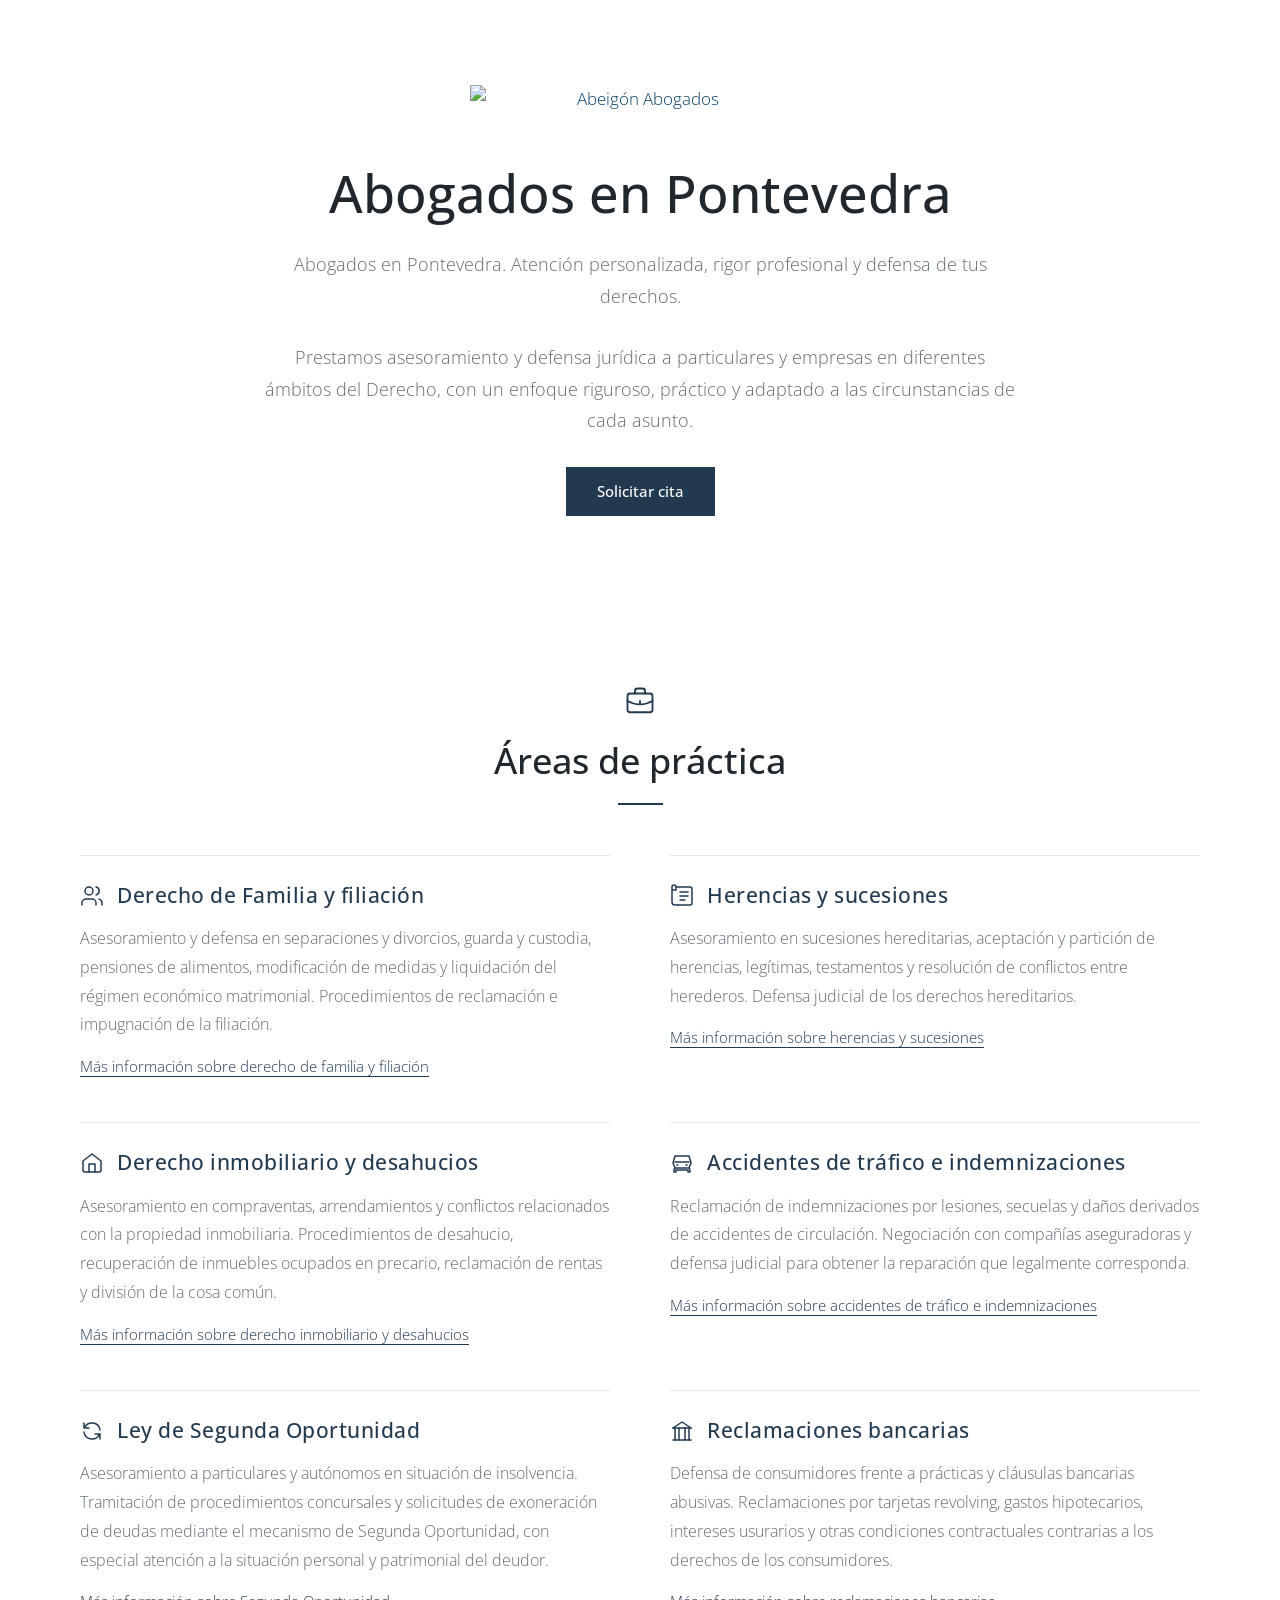
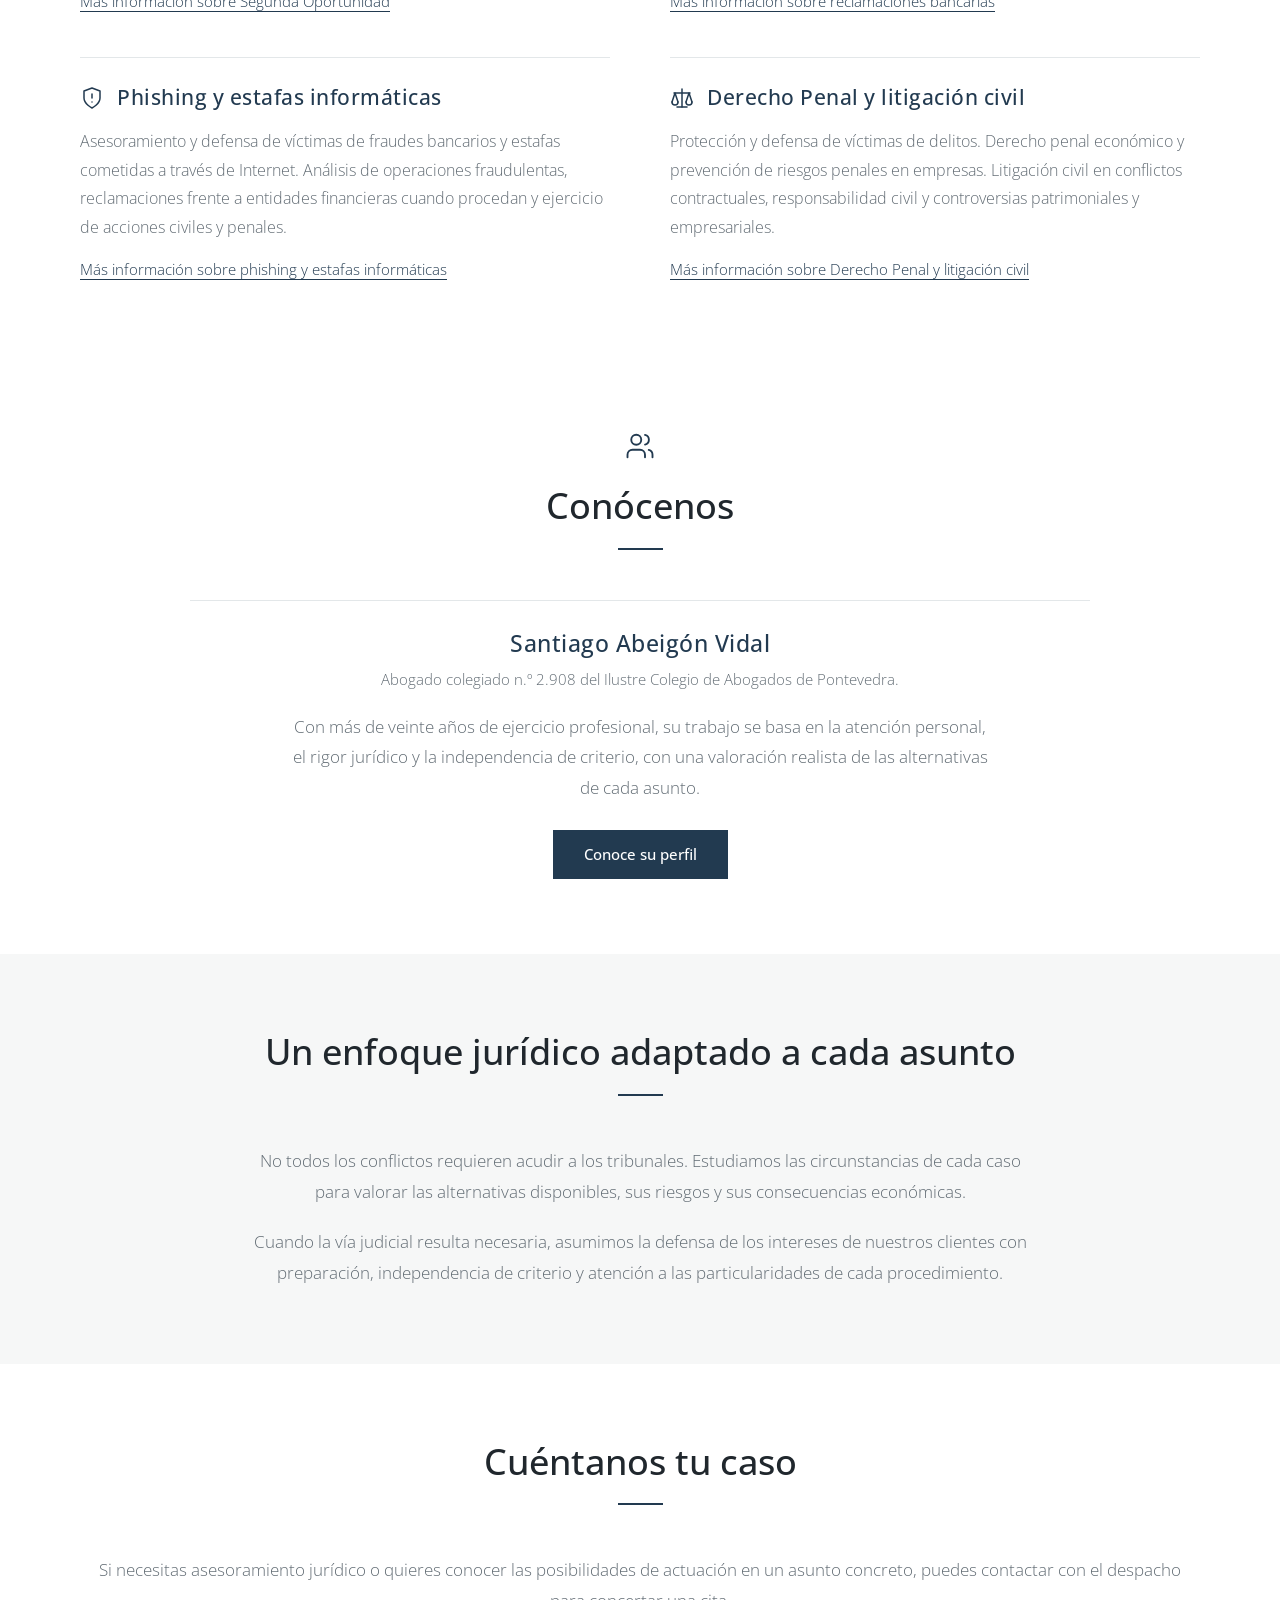
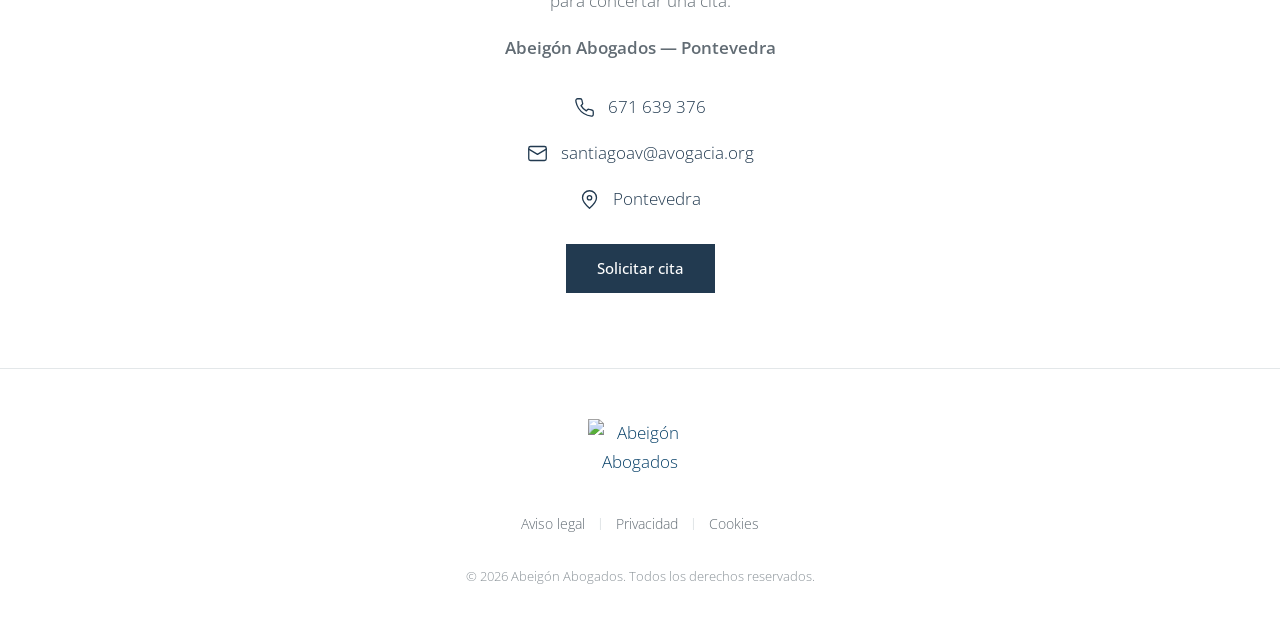
==== index.html @ 673b5de5 "Organizar aviso legal, privacidad y cookies con índice y enlaces directos" ====
<!DOCTYPE html>
<html lang="es">

<head>
<meta charset="UTF-8">
<meta name="viewport"
      content="width=device-width, initial-scale=1">

<title>Abogados en Pontevedra | Abeigón Abogados</title>

<meta name="description"
content="Despacho de abogados en Pontevedra. Asesoramiento y defensa en Derecho Civil, Familia, Herencias, Penal, reclamaciones bancarias y Segunda Oportunidad.">

<link rel="canonical" href="https://www.abeigonabogados.com/">
<link rel="icon" type="image/png" href="/assets/img/favicon.png">
<link rel="apple-touch-icon" href="/assets/img/apple-touch-icon.png">
<meta property="og:type" content="website">
<meta property="og:locale" content="es_ES">
<meta property="og:site_name" content="Abeigón Abogados">
<meta property="og:title" content="Abogados en Pontevedra | Abeigón Abogados">
<meta property="og:description" content="Despacho de abogados en Pontevedra. Asesoramiento y defensa en Derecho Civil, Familia, Herencias, Penal, reclamaciones bancarias y Segunda Oportunidad.">
<meta property="og:url" content="https://www.abeigonabogados.com/">
<link rel="stylesheet" href="assets/css/page.min.css?v=20261018-local-fonts">

<!-- DATOS ESTRUCTURADOS SEO - ABEIGÓN ABOGADOS -->
<script type="application/ld+json">
{
  "@context": "https://schema.org",
  "@type": "LegalService",
  "@id": "https://www.abeigonabogados.com/#despacho",
  "name": "Abeigón Abogados",
  "description": "Despacho de abogados en Pontevedra dedicado al asesoramiento y defensa jurídica de particulares y empresas.",
  "url": "https://www.abeigonabogados.com/",
  "logo": "https://www.abeigonabogados.com/assets/img/logo-abeigon.svg",
  "telephone": "+34671639376",
  "email": "santiagoav@avogacia.org",
  "address": {
    "@type": "PostalAddress",
    "addressLocality": "Pontevedra",
    "addressRegion": "Galicia",
    "addressCountry": "ES"
  },
  "areaServed": {
    "@type": "AdministrativeArea",
    "name": "Pontevedra"
  },
  "knowsAbout": [
    "Derecho de Familia y filiación",
    "Herencias y sucesiones",
    "Derecho inmobiliario y desahucios",
    "Accidentes de tráfico e indemnizaciones",
    "Ley de Segunda Oportunidad",
    "Reclamaciones bancarias",
    "Phishing y estafas informáticas",
    "Derecho Penal y litigación civil"
  ]
}
</script>

<style>

/* =====================================
   ABEIGÓN ABOGADOS — DISEÑO RESPONSIVE
===================================== */

.aa-home {
  --aa-ink: #20272d;
  --aa-blue: #223a50;
  --aa-muted: #626c74;
  --aa-line: #e3e7e9;

  width: 100%;
  max-width: 100%;
  color: var(--aa-ink);
  background: #ffffff;
  font-family: inherit;
  font-size: 17px;
  line-height: 1.7;
  overflow-wrap: break-word;
  -webkit-text-size-adjust: 100%;
  text-size-adjust: 100%;
}

.aa-home *,
.aa-home *::before,
.aa-home *::after {
  box-sizing: border-box;
}

.aa-home h1,
.aa-home h2,
.aa-home h3,
.aa-home p,
.aa-home a {
  font-family: inherit;
}

.aa-home h1,
.aa-home h2,
.aa-home h3,
.aa-home p {
  margin-top: 0;
}

.aa-home .aa-container {
  width: calc(100% - 48px);
  max-width: 1120px;
  margin-left: auto;
  margin-right: auto;
}

/* ICONOS LUCIDE */

.aa-home .aa-icon {
  display: block;
  width: 24px;
  height: 24px;
  flex-shrink: 0;
  fill: none;
  stroke: currentColor;
  stroke-width: 1.5;
  stroke-linecap: round;
  stroke-linejoin: round;
}

.aa-home .aa-icon-section {
  width: 30px;
  height: 30px;
  color: var(--aa-blue);
  margin: 0 auto 22px;
}

.aa-home .aa-icon-service {
  width: 24px;
  height: 24px;
  color: var(--aa-blue);
  margin-top: 3px;
}

.aa-home .aa-icon-contact {
  width: 21px;
  height: 21px;
  color: var(--aa-blue);
}

/* LOGOTIPO PRINCIPAL */

.aa-home .aa-logo {
  display: flex;
  justify-content: center;
  align-items: center;
  margin-bottom: 48px;
}

.aa-home .aa-logo a {
  display: inline-block;
  max-width: 100%;
}

.aa-home .aa-logo img {
  display: block;
  width: 340px;
  max-width: 100%;
  height: auto;
  object-fit: contain;
}

/* ENCABEZAMIENTO */

.aa-home .aa-hero {
  padding: 85px 0 95px;
  text-align: center;
}

.aa-home .aa-hero h1 {
  font-size: clamp(32px, 4.5vw, 52px);
  font-weight: 500;
  line-height: 1.2;
  letter-spacing: normal;
  margin-bottom: 25px;
  color: var(--aa-ink);
}

.aa-home .aa-lead {
  max-width: 760px;
  margin: 0 auto 30px;
  font-size: 18px;
  line-height: 1.75;
  color: var(--aa-muted);
}

/* BOTONES */

.aa-home .aa-button {
  display: inline-flex;
  justify-content: center;
  align-items: center;
  min-height: 48px;
  padding: 13px 30px;
  background: var(--aa-blue);
  color: #ffffff;
  border: 1px solid var(--aa-blue);
  text-decoration: none;
  font-size: 15px;
  font-weight: 500;
  line-height: 1.4;
  text-align: center;
  transition: background .2s ease;
}

.aa-home .aa-button:hover {
  background: #14283a;
  color: #ffffff;
}

.aa-home a:focus-visible {
  outline: 2px solid var(--aa-blue);
  outline-offset: 4px;
}

/* SECCIONES */

.aa-home section.aa-section {
  padding: 75px 0;
}

.aa-home .aa-section-title {
  font-size: clamp(28px, 3.5vw, 36px);
  font-weight: 500;
  text-align: center;
  line-height: 1.3;
  letter-spacing: normal;
  margin-bottom: 18px;
  color: var(--aa-ink);
}

.aa-home .aa-rule {
  width: 45px;
  height: 2px;
  background: var(--aa-blue);
  margin: 0 auto 50px;
}

/* ÁREAS DE PRÁCTICA */

.aa-home .aa-grid {
  display: grid;
  grid-template-columns: repeat(2, minmax(0, 1fr));
  column-gap: 60px;
  row-gap: 44px;
}

.aa-home .aa-service {
  min-width: 0;
  border-top: 1px solid var(--aa-line);
  padding-top: 25px;
}

.aa-home .aa-service-heading {
  display: flex;
  align-items: flex-start;
  gap: 13px;
  margin-bottom: 14px;
}

.aa-home .aa-service h3 {
  font-size: 21px;
  line-height: 1.4;
  font-weight: 500;
  margin: 0;
  color: var(--aa-blue);
}

.aa-home .aa-service p {
  font-size: 16px;
  line-height: 1.8;
  color: var(--aa-muted);
  margin-bottom: 0;
}

.aa-home .aa-service .aa-service-more{margin-top:15px;font-size:15px;line-height:1.6}
.aa-home .aa-service-more a{color:var(--aa-blue);text-decoration:underline;text-underline-offset:4px}
.aa-home .aa-service-more a:hover{color:#14283a}

/* CONÓCENOS - PERFIL PROFESIONAL */

.aa-home .aa-about {
  text-align: center;
}

.aa-home .aa-team {
  display: grid;
  grid-template-columns: repeat(auto-fit, minmax(min(100%, 300px), 1fr));
  gap: 36px;
  max-width: 900px;
  margin: 0 auto;
}

.aa-home .aa-person {
  min-width: 0;
  border-top: 1px solid var(--aa-line);
  padding: 26px 18px 0;
}

.aa-home .aa-person h3 {
  font-size: 23px;
  line-height: 1.4;
  font-weight: 500;
  color: var(--aa-blue);
  margin-bottom: 8px;
}

.aa-home .aa-person-role {
  font-size: 15px;
  line-height: 1.65;
  color: var(--aa-muted);
  margin-bottom: 20px;
}

.aa-home .aa-person-summary {
  max-width: 700px;
  margin: 0 auto 27px;
  font-size: 17px;
  line-height: 1.8;
  color: var(--aa-muted);
}

/* FILOSOFÍA */

.aa-home .aa-approach {
  background: #f6f7f7;
  text-align: center;
}

.aa-home .aa-approach p {
  max-width: 780px;
  margin: 0 auto 20px;
  font-size: 17px;
  line-height: 1.8;
  color: var(--aa-muted);
}

.aa-home .aa-approach p:last-child {
  margin-bottom: 0;
}

/* CONTACTO */

.aa-home .aa-contact {
  text-align: center;
}

.aa-home .aa-contact p {
  font-size: 17px;
  line-height: 1.8;
  color: var(--aa-muted);
}

.aa-home .aa-contact-details {
  display: flex;
  flex-direction: column;
  align-items: center;
  gap: 17px;
  margin: 30px 0;
}

.aa-home .aa-contact-entry {
  display: flex;
  justify-content: center;
  align-items: center;
  gap: 13px;
  max-width: 100%;
  min-width: 0;
}

.aa-home .aa-contact-entry a,
.aa-home .aa-contact-entry span {
  color: var(--aa-blue);
  text-decoration: none;
  font-size: 17px;
  overflow-wrap: anywhere;
}

.aa-home .aa-contact-entry a:hover {
  text-decoration: underline;
}

/* PIE DE PÁGINA */

.aa-home .aa-footer {
  padding: 50px 20px 35px;
  text-align: center;
  background: #ffffff;
  border-top: 1px solid var(--aa-line);
}

.aa-home .aa-footer-logo {
  margin-bottom: 25px;
}

.aa-home .aa-footer-logo img {
  display: block;
  width: 105px;
  max-width: 100%;
  height: auto;
  margin: 0 auto;
  object-fit: contain;
}

.aa-home .aa-footer-links {
  display: flex;
  justify-content: center;
  align-items: center;
  flex-wrap: wrap;
  gap: 12px;
  margin-bottom: 20px;
}

.aa-home .aa-footer-links a {
  display: inline-flex;
  align-items: center;
  min-height: 44px;
  color: var(--aa-muted);
  font-size: 14px;
  text-decoration: none;
}

.aa-home .aa-footer-links a:hover {
  color: var(--aa-blue);
  text-decoration: underline;
}

.aa-home .aa-footer-divider {
  color: #c4cbd0;
  font-size: 12px;
}

.aa-home .aa-copyright {
  color: #8a9298;
  font-size: 13px;
  line-height: 1.6;
  letter-spacing: normal;
  margin-bottom: 0;
}

/* TABLET */

@media screen and (max-width: 900px) {

  .aa-home .aa-container {
    width: calc(100% - 44px);
  }

  .aa-home .aa-hero {
    padding: 70px 0 75px;
  }

  .aa-home .aa-grid {
    column-gap: 30px;
    row-gap: 35px;
  }

  .aa-home section.aa-section {
    padding: 65px 0;
  }
}

/* MÓVILES */

@media screen and (max-width: 767px) {

  .aa-home {
    font-size: 18px;
    line-height: 1.7;
  }

  .aa-home .aa-container {
    width: calc(100% - 36px);
    max-width: 540px;
  }

  .aa-home .aa-hero {
    padding: 44px 0 55px;
  }

  .aa-home .aa-logo {
    margin-bottom: 36px;
  }

  .aa-home .aa-logo img {
    width: 315px;
    max-width: 100%;
  }

  .aa-home .aa-hero h1 {
    font-size: 32px;
    line-height: 1.22;
    margin-bottom: 25px;
  }

  .aa-home .aa-lead {
    font-size: 18px;
    line-height: 1.7;
    margin-bottom: 25px;
  }

  .aa-home .aa-button {
    width: 100%;
    max-width: 320px;
    min-height: 52px;
    padding: 15px 20px;
    font-size: 17px;
  }

  .aa-home section.aa-section {
    padding: 52px 0;
  }

  .aa-home .aa-section-title {
    font-size: 29px;
    line-height: 1.3;
    margin-bottom: 20px;
  }

  .aa-home .aa-rule {
    margin-bottom: 36px;
  }

  .aa-home .aa-icon-section {
    width: 30px;
    height: 30px;
    margin-bottom: 20px;
  }

  .aa-home .aa-grid {
    grid-template-columns: minmax(0, 1fr);
    column-gap: 0;
    row-gap: 32px;
  }

  .aa-home .aa-service {
    padding-top: 22px;
  }

  .aa-home .aa-service-heading {
    gap: 12px;
    margin-bottom: 13px;
  }

  .aa-home .aa-icon-service {
    width: 25px;
    height: 25px;
    margin-top: 2px;
  }

  .aa-home .aa-service h3 {
    font-size: 22px;
    line-height: 1.35;
  }

  .aa-home .aa-service p {
    font-size: 17.5px;
    line-height: 1.75;
  }

  .aa-home .aa-approach p {
    font-size: 17.5px;
    line-height: 1.75;
    margin-bottom: 22px;
  }

  .aa-home .aa-contact p {
    font-size: 17.5px;
    line-height: 1.75;
  }

  .aa-home .aa-contact-details {
    gap: 19px;
    margin: 26px 0 31px;
  }

  .aa-home .aa-contact-entry a,
  .aa-home .aa-contact-entry span {
    font-size: 17px;
  }

  .aa-home .aa-footer {
    padding: 42px 18px 30px;
  }

  .aa-home .aa-footer-logo img {
    width: 100px;
  }

  .aa-home .aa-footer-links a {
    font-size: 15px;
  }

  .aa-home .aa-copyright {
    font-size: 13.5px;
  }

  /* CONÓCENOS EN MÓVILES */

  .aa-home .aa-person {
    padding: 22px 0 0;
  }

  .aa-home .aa-person h3 {
    font-size: 22px;
  }

  .aa-home .aa-person-role {
    font-size: 16px;
  }

  .aa-home .aa-person-summary {
    font-size: 17.5px;
    line-height: 1.75;
  }
}

/* MÓVILES PEQUEÑOS */

@media screen and (max-width: 390px) {

  .aa-home .aa-container {
    width: calc(100% - 32px);
  }

  .aa-home .aa-logo img {
    width: 285px;
  }

  .aa-home .aa-hero h1 {
    font-size: 30px;
  }

  .aa-home .aa-section-title {
    font-size: 28px;
  }

  .aa-home .aa-service h3 {
    font-size: 21px;
  }

  .aa-home .aa-service p,
  .aa-home .aa-approach p,
  .aa-home .aa-contact p {
    font-size: 17px;
  }

  .aa-home .aa-lead {
    font-size: 17.5px;
  }

  .aa-home .aa-contact-entry a,
  .aa-home .aa-contact-entry span {
    font-size: 15.5px;
  }
}

</style>
</head>

<body style="margin:0">

<!--
LUCIDE ICONS — SVG
Lucide Icons and Contributors
Licencia ISC: https://lucide.dev/license

Copyright (c) 2026 Lucide Icons and Contributors.
Permission to use, copy, modify, and/or distribute
this software for any purpose with or without fee
is hereby granted, provided that the above copyright
notice and this permission notice appear in all copies.

THE SOFTWARE IS PROVIDED "AS IS" AND THE AUTHOR
DISCLAIMS ALL WARRANTIES WITH REGARD TO THIS SOFTWARE,
INCLUDING ALL IMPLIED WARRANTIES OF MERCHANTABILITY
AND FITNESS. IN NO EVENT SHALL THE AUTHOR BE LIABLE
FOR ANY SPECIAL, DIRECT, INDIRECT, OR CONSEQUENTIAL
DAMAGES OR ANY DAMAGES WHATSOEVER RESULTING FROM
LOSS OF USE, DATA OR PROFITS, WHETHER IN AN ACTION
OF CONTRACT, NEGLIGENCE OR OTHER TORTIOUS ACTION,
ARISING OUT OF OR IN CONNECTION WITH THE USE OR
PERFORMANCE OF THIS SOFTWARE.
-->

<!-- BIBLIOTECA INTERNA DE ICONOS SVG -->

<svg xmlns="http://www.w3.org/2000/svg"
     style="position:absolute;width:0;height:0;overflow:hidden"
     aria-hidden="true" focusable="false">

  <!-- BRIEFCASE BUSINESS -->
  <symbol id="aa-ico-briefcase" viewBox="0 0 24 24">
    <rect x="2" y="6" width="20" height="15" rx="2"/>
    <path d="M8 6V4a2 2 0 0 1 2-2h4a2 2 0 0 1 2 2v2"/>
    <path d="M2 12a20 20 0 0 0 20 0"/>
    <path d="M12 12v2"/>
  </symbol>

  <!-- USERS ROUND -->
  <symbol id="aa-ico-users" viewBox="0 0 24 24">
    <circle cx="9" cy="7" r="4"/>
    <path d="M2 21v-2a4 4 0 0 1 4-4h6a4 4 0 0 1 4 4v2"/>
    <path d="M16 3.1a4 4 0 0 1 0 7.8"/>
    <path d="M22 21v-2a4 4 0 0 0-3-3.87"/>
  </symbol>

  <!-- SCROLL TEXT -->
  <symbol id="aa-ico-scroll" viewBox="0 0 24 24">
    <path d="M8 21h12a2 2 0 0 0 2-2V5a2 2 0 0 0-2-2H6"/>
    <path d="M2 6h4V3a2 2 0 0 0-4 0v15a3 3 0 0 0 3 3h3"/>
    <path d="M10 8h8"/>
    <path d="M10 12h8"/>
    <path d="M10 16h5"/>
  </symbol>

  <!-- HOUSE -->
  <symbol id="aa-ico-house" viewBox="0 0 24 24">
    <path d="m3 10 9-7 9 7v9a2 2 0 0 1-2 2H5a2 2 0 0 1-2-2z"/>
    <path d="M9 21v-8h6v8"/>
  </symbol>

  <!-- CAR FRONT -->
  <symbol id="aa-ico-car" viewBox="0 0 24 24">
    <path d="M5 17 4 19v2h2v-2h12v2h2v-2l-1-2"/>
    <path d="M5 17h14l2-5-2-7H5l-2 7 2 5Z"/>
    <path d="M5 11h14"/>
    <path d="M7 14h1"/>
    <path d="M16 14h1"/>
  </symbol>

  <!-- REFRESH CW -->
  <symbol id="aa-ico-refresh" viewBox="0 0 24 24">
    <path d="M20 11a8.1 8.1 0 0 0-15.5-2M4 4v5h5"/>
    <path d="M4 13a8.1 8.1 0 0 0 15.5 2M20 20v-5h-5"/>
  </symbol>

  <!-- LANDMARK -->
  <symbol id="aa-ico-landmark" viewBox="0 0 24 24">
    <path d="m3 9 9-6 9 6"/>
    <path d="M3 9h18"/>
    <path d="M5 21V9"/>
    <path d="M9 21V9"/>
    <path d="M15 21V9"/>
    <path d="M19 21V9"/>
    <path d="M3 21h18"/>
  </symbol>

  <!-- SHIELD ALERT -->
  <symbol id="aa-ico-shield" viewBox="0 0 24 24">
    <path d="M12 22s8-4 8-10V5l-8-3-8 3v7c0 6 8 10 8 10"/>
    <path d="M12 8v4"/>
    <path d="M12 16h.01"/>
  </symbol>

  <!-- SCALE -->
  <symbol id="aa-ico-scale" viewBox="0 0 24 24">
    <path d="M12 3v18"/>
    <path d="M4 7h16"/>
    <path d="M7 21h10"/>
    <path d="m2 16 3-9 3 9"/>
    <path d="m16 16 3-9 3 9"/>
    <path d="M2 16a3 3 0 0 0 6 0"/>
    <path d="M16 16a3 3 0 0 0 6 0"/>
  </symbol>

  <!-- PHONE -->
  <symbol id="aa-ico-phone" viewBox="0 0 24 24">
    <path d="M22 16.92v3a2 2 0 0 1-2.18 2 19.8 19.8 0 0 1-8.63-3.07 19.5 19.5 0 0 1-6-6A19.8 19.8 0 0 1 2.12 4.2 2 2 0 0 1 4.11 2h3a2 2 0 0 1 2 1.72c.12.96.34 1.91.65 2.81a2 2 0 0 1-.45 2.11L8.04 9.91a16 16 0 0 0 6 6l1.27-1.27a2 2 0 0 1 2.11-.45c.9.31 1.85.53 2.81.65A2 2 0 0 1 22 16.92z"/>
  </symbol>

  <!-- MAIL -->
  <symbol id="aa-ico-mail" viewBox="0 0 24 24">
    <rect x="2" y="4" width="20" height="16" rx="2"/>
    <path d="m22 7-10 6L2 7"/>
  </symbol>

  <!-- MAP PIN -->
  <symbol id="aa-ico-map" viewBox="0 0 24 24">
    <path d="M20 10c0 5-8 12-8 12S4 15 4 10a8 8 0 1 1 16 0Z"/>
    <circle cx="12" cy="10" r="2.5"/>
  </symbol>

</svg>

<main class="aa-home">

  <!-- ===================================
       ENCABEZAMIENTO
  ==================================== -->

  <header class="aa-hero">
    <div class="aa-container">

      <div class="aa-logo">
        <a href="/" aria-label="Inicio - Abeigón Abogados">
          <img
            src="assets/img/logo-abeigon.svg"
            alt="Abeigón Abogados"
          >
        </a>
      </div>

      <h1>Abogados en Pontevedra</h1>

      <p class="aa-lead">
        Abogados en Pontevedra. Atención personalizada,
        rigor profesional y defensa de tus derechos.
      </p>

      <p class="aa-lead">
        Prestamos asesoramiento y defensa jurídica a
        particulares y empresas en diferentes ámbitos
        del Derecho, con un enfoque riguroso, práctico
        y adaptado a las circunstancias de cada asunto.
      </p>

      <a class="aa-button" href="#contacto">
        Solicitar cita
      </a>

    </div>
  </header>

  <!-- ===================================
       ÁREAS DE PRÁCTICA
  ==================================== -->

  <section class="aa-section" id="areas-de-practica">
    <div class="aa-container">

      <!-- ICONO DEL ENCABEZAMIENTO -->

      <svg class="aa-icon aa-icon-section"
           aria-hidden="true">
        <use href="#aa-ico-briefcase"></use>
      </svg>

      <h2 class="aa-section-title">
        Áreas de práctica
      </h2>

      <div class="aa-rule"></div>

      <div class="aa-grid">

        <!-- FAMILIA -->

        <article class="aa-service">
          <div class="aa-service-heading">
            <svg class="aa-icon aa-icon-service"
                 aria-hidden="true">
              <use href="#aa-ico-users"></use>
            </svg>
            <h3>Derecho de Familia y filiación</h3>
          </div>
          <p>
            Asesoramiento y defensa en separaciones y
            divorcios, guarda y custodia, pensiones de
            alimentos, modificación de medidas y liquidación
            del régimen económico matrimonial. Procedimientos
            de reclamación e impugnación de la filiación.
          </p>
          <p class="aa-service-more">
            <a href="/derecho-familia-filiacion.html">Más información sobre derecho de familia y filiación</a>
          </p>
        </article>

        <!-- HERENCIAS -->

        <article class="aa-service">
          <div class="aa-service-heading">
            <svg class="aa-icon aa-icon-service"
                 aria-hidden="true">
              <use href="#aa-ico-scroll"></use>
            </svg>
            <h3>Herencias y sucesiones</h3>
          </div>
          <p>
            Asesoramiento en sucesiones hereditarias,
            aceptación y partición de herencias, legítimas,
            testamentos y resolución de conflictos entre
            herederos. Defensa judicial de los derechos
            hereditarios.
          </p>
          <p class="aa-service-more">
            <a href="/herencias-sucesiones.html">Más información sobre herencias y sucesiones</a>
          </p>
        </article>

        <!-- INMOBILIARIO -->

        <article class="aa-service">
          <div class="aa-service-heading">
            <svg class="aa-icon aa-icon-service"
                 aria-hidden="true">
              <use href="#aa-ico-house"></use>
            </svg>
            <h3>Derecho inmobiliario y desahucios</h3>
          </div>
          <p>
            Asesoramiento en compraventas, arrendamientos
            y conflictos relacionados con la propiedad
            inmobiliaria. Procedimientos de desahucio,
            recuperación de inmuebles ocupados en precario,
            reclamación de rentas y división de la cosa común.
          </p>
          <p class="aa-service-more">
            <a href="/derecho-inmobiliario-desahucios.html">Más información sobre derecho inmobiliario y desahucios</a>
          </p>
        </article>

        <!-- ACCIDENTES -->

        <article class="aa-service">
          <div class="aa-service-heading">
            <svg class="aa-icon aa-icon-service"
                 aria-hidden="true">
              <use href="#aa-ico-car"></use>
            </svg>
            <h3>
              Accidentes de tráfico e indemnizaciones
            </h3>
          </div>
          <p>
            Reclamación de indemnizaciones por lesiones,
            secuelas y daños derivados de accidentes de
            circulación. Negociación con compañías aseguradoras
            y defensa judicial para obtener la reparación
            que legalmente corresponda.
          </p>
          <p class="aa-service-more">
            <a href="/accidentes-trafico-indemnizaciones.html">Más información sobre accidentes de tráfico e indemnizaciones</a>
          </p>
        </article>

        <!-- SEGUNDA OPORTUNIDAD -->

        <article class="aa-service">
          <div class="aa-service-heading">
            <svg class="aa-icon aa-icon-service"
                 aria-hidden="true">
              <use href="#aa-ico-refresh"></use>
            </svg>
            <h3>Ley de Segunda Oportunidad</h3>
          </div>
          <p>
            Asesoramiento a particulares y autónomos en
            situación de insolvencia. Tramitación de
            procedimientos concursales y solicitudes de
            exoneración de deudas mediante el mecanismo
            de Segunda Oportunidad, con especial atención
            a la situación personal y patrimonial del deudor.
          </p>
            <p class="aa-service-more">
            <a href="/segunda-oportunidad.html">Más información sobre Segunda Oportunidad</a>
          </p>
        </article>

        <!-- RECLAMACIONES BANCARIAS -->

        <article class="aa-service">
          <div class="aa-service-heading">
            <svg class="aa-icon aa-icon-service"
                 aria-hidden="true">
              <use href="#aa-ico-landmark"></use>
            </svg>
            <h3>Reclamaciones bancarias</h3>
          </div>
          <p>
            Defensa de consumidores frente a prácticas y
            cláusulas bancarias abusivas. Reclamaciones por
            tarjetas revolving, gastos hipotecarios,
            intereses usurarios y otras condiciones
            contractuales contrarias a los derechos
            de los consumidores.
          </p>
            <p class="aa-service-more">
            <a href="/reclamaciones-bancarias.html">Más información sobre reclamaciones bancarias</a>
          </p>
        </article>

        <!-- ESTAFAS INFORMÁTICAS -->

        <article class="aa-service">
          <div class="aa-service-heading">
            <svg class="aa-icon aa-icon-service"
                 aria-hidden="true">
              <use href="#aa-ico-shield"></use>
            </svg>
            <h3>Phishing y estafas informáticas</h3>
          </div>
          <p>
            Asesoramiento y defensa de víctimas de fraudes
            bancarios y estafas cometidas a través de Internet.
            Análisis de operaciones fraudulentas, reclamaciones
            frente a entidades financieras cuando procedan
            y ejercicio de acciones civiles y penales.
          </p>
          <p class="aa-service-more">
            <a href="/phishing-estafas-informaticas.html">Más información sobre phishing y estafas informáticas</a>
          </p>
        </article>

        <!-- DERECHO PENAL Y CIVIL -->

        <article class="aa-service">
          <div class="aa-service-heading">
            <svg class="aa-icon aa-icon-service"
                 aria-hidden="true">
              <use href="#aa-ico-scale"></use>
            </svg>
            <h3>Derecho Penal y litigación civil</h3>
          </div>
          <p>
            Protección y defensa de víctimas de delitos.
            Derecho penal económico y prevención de riesgos
            penales en empresas. Litigación civil en conflictos
            contractuales, responsabilidad civil y controversias
            patrimoniales y empresariales.
          </p>
          <p class="aa-service-more">
            <a href="/derecho-penal-litigacion-civil.html">Más información sobre Derecho Penal y litigación civil</a>
          </p>
        </article>

      </div>
    </div>
  </section>

  <!-- ===================================
       CONÓCENOS
  ==================================== -->

  <section class="aa-section aa-about" id="conocenos">
    <div class="aa-container">

      <svg class="aa-icon aa-icon-section"
           aria-hidden="true">
        <use href="#aa-ico-users"></use>
      </svg>

      <h2 class="aa-section-title">Conócenos</h2>

      <div class="aa-rule"></div>

      <div class="aa-team">
        <article class="aa-person">

          <h3>Santiago Abeigón Vidal</h3>

          <p class="aa-person-role">
            Abogado colegiado n.º 2.908 del Ilustre
            Colegio de Abogados de Pontevedra.
          </p>

          <p class="aa-person-summary">
            Con más de veinte años de ejercicio profesional, su trabajo se basa en la atención personal, el rigor jurídico y la independencia de criterio, con una valoración realista de las alternativas de cada asunto.
          </p>

          <a class="aa-button" href="/santiago-abeigon.html">
            Conoce su perfil
          </a>

        </article>
      </div>

    </div>
  </section>

  <!-- ===================================
       FILOSOFÍA DE TRABAJO
  ==================================== -->

  <section class="aa-section aa-approach">
    <div class="aa-container">

      <h2 class="aa-section-title">
        Un enfoque jurídico adaptado a cada asunto
      </h2>

      <div class="aa-rule"></div>

      <p>
        No todos los conflictos requieren acudir a los
        tribunales. Estudiamos las circunstancias de cada
        caso para valorar las alternativas disponibles,
        sus riesgos y sus consecuencias económicas.
      </p>

      <p>
        Cuando la vía judicial resulta necesaria,
        asumimos la defensa de los intereses de nuestros
        clientes con preparación, independencia de criterio
        y atención a las particularidades de cada
        procedimiento.
      </p>

    </div>
  </section>

  <!-- ===================================
       CONTACTO
  ==================================== -->

  <section class="aa-section aa-contact" id="contacto">
    <div class="aa-container">

      <h2 class="aa-section-title">
        Cuéntanos tu caso
      </h2>

      <div class="aa-rule"></div>

      <p>
        Si necesitas asesoramiento jurídico o quieres
        conocer las posibilidades de actuación en un
        asunto concreto, puedes contactar con el
        despacho para concertar una cita.
      </p>

      <p>
        <strong>Abeigón Abogados — Pontevedra</strong>
      </p>

      <div class="aa-contact-details">

        <!-- TELÉFONO -->

        <div class="aa-contact-entry">
          <svg class="aa-icon aa-icon-contact"
               aria-hidden="true">
            <use href="#aa-ico-phone"></use>
          </svg>
          <a href="tel:+34671639376">
            671 639 376
          </a>
        </div>

        <!-- CORREO ELECTRÓNICO -->

        <div class="aa-contact-entry">
          <svg class="aa-icon aa-icon-contact"
               aria-hidden="true">
            <use href="#aa-ico-mail"></use>
          </svg>
          <a href="mailto:santiagoav@avogacia.org">
            santiagoav@avogacia.org
          </a>
        </div>

        <!-- UBICACIÓN -->

        <div class="aa-contact-entry">
          <svg class="aa-icon aa-icon-contact"
               aria-hidden="true">
            <use href="#aa-ico-map"></use>
          </svg>
          <span>Pontevedra</span>
        </div>

      </div>

      <a
        class="aa-button"
        href="mailto:santiagoav@avogacia.org?subject=Solicitud%20de%20cita"
      >
        Solicitar cita
      </a>

    </div>
  </section>

  <!-- ===================================
       PIE DE PÁGINA
  ==================================== -->

  <footer class="aa-footer">
    <div class="aa-container">

      <!-- LOGOTIPO PEQUEÑO -->

      <div class="aa-footer-logo">
        <a href="/"
           aria-label="Inicio - Abeigón Abogados">
          <img
            src="assets/img/logo-abeigon.svg"
            alt="Abeigón Abogados"
            loading="lazy"
          >
        </a>
      </div>

      <!-- ENLACES LEGALES -->

      <nav class="aa-footer-links"
           aria-label="Enlaces legales">

        <a href="/aviso-legal.html#aviso-legal">Aviso legal</a><span class="aa-footer-divider" aria-hidden="true">|</span><a href="/aviso-legal.html#privacidad">Privacidad</a><span class="aa-footer-divider" aria-hidden="true">|</span><a href="/aviso-legal.html#politica-cookies">Cookies</a>

      </nav>

      <p class="aa-copyright">
        © 2026 Abeigón Abogados.
        Todos los derechos reservados.
      </p>

    </div>
  </footer>

</main>

</body>
</html>
---- assets/css/page.min.css ----
@import url("local-fonts.css");:root{--blue: #50a1ff;--indigo: #6610f2;--purple: #926dde;--pink: #e83e8c;--red: #ff4954;--orange: #ffbe00;--yellow: #ffba00;--green: #3cd458;--teal: #20c997;--cyan: #17a2b8;--white: #fff;--gray: #868e96;--gray-dark: #343a40;--primary: #084169;--secondary: #e9ecf0;--success: #3cd458;--info: #926dde;--warning: #ffba00;--danger: #ff4954;--light: #f8f9fa;--dark: #191919;--breakpoint-xs: 0;--breakpoint-sm: 576px;--breakpoint-md: 768px;--breakpoint-lg: 992px;--breakpoint-xl: 1200px;--font-family-sans-serif: -apple-system, BlinkMacSystemFont, "Segoe UI", Roboto, "Helvetica Neue", Arial, "Noto Sans", sans-serif, "Apple Color Emoji", "Segoe UI Emoji", "Segoe UI Symbol", "Noto Color Emoji";--font-family-monospace: SFMono-Regular, Menlo, Monaco, Consolas, "Liberation Mono", "Courier New", monospace}*,*::before,*::after{box-sizing:border-box}html{font-family:sans-serif;line-height:1.15;-webkit-text-size-adjust:100%;-webkit-tap-highlight-color:rgba(0,0,0,0)}article,aside,figcaption,figure,footer,header,hgroup,main,nav,section{display:block}body{margin:0;font-family:"Open Sans",sans-serif;font-size:.9375rem;font-weight:300;line-height:1.9;color:#757575;text-align:left;background-color:#fff}[tabindex="-1"]:focus:not(:focus-visible){outline:0 !important}hr{box-sizing:content-box;height:0;overflow:visible}h1,h2,h3,h4,h5,h6{margin-top:0;margin-bottom:.5rem}p{margin-top:0;margin-bottom:1rem}abbr[title],abbr[data-original-title]{text-decoration:underline;-webkit-text-decoration:underline dotted;text-decoration:underline dotted;cursor:help;border-bottom:0;-webkit-text-decoration-skip-ink:none;text-decoration-skip-ink:none}address{margin-bottom:1rem;font-style:normal;line-height:inherit}ol,ul,dl{margin-top:0;margin-bottom:1rem}ol ol,ul ul,ol ul,ul ol{margin-bottom:0}dt{font-weight:600}dd{margin-bottom:.5rem;margin-left:0}blockquote{margin:0 0 1rem}b,strong{font-weight:bolder}small{font-size:80%}sub,sup{position:relative;font-size:75%;line-height:0;vertical-align:baseline}sub{bottom:-.25em}sup{top:-.5em}a{color:#084169;text-decoration:none;background-color:transparent}a:hover{color:#031522;text-decoration:underline}a:not([href]){color:inherit;text-decoration:none}a:not([href]):hover{color:inherit;text-decoration:none}pre,code,kbd,samp{font-family:SFMono-Regular,Menlo,Monaco,Consolas,"Liberation Mono","Courier New",monospace;font-size:1em}pre{margin-top:0;margin-bottom:1rem;overflow:auto}figure{margin:0 0 1rem}img{vertical-align:middle;border-style:none}svg{overflow:hidden;vertical-align:middle}table{border-collapse:collapse}caption{padding-top:.75rem;padding-bottom:.75rem;color:#868e96;text-align:left;caption-side:bottom}th{text-align:inherit}label{display:inline-block;margin-bottom:.5rem}button{border-radius:0}button:focus{outline:1px dotted;outline:5px auto -webkit-focus-ring-color}input,button,select,optgroup,textarea{margin:0;font-family:inherit;font-size:inherit;line-height:inherit}button,input{overflow:visible}button,select{text-transform:none}select{word-wrap:normal}button,[type="button"],[type="reset"],[type="submit"]{-webkit-appearance:button}button:not(:disabled),[type="button"]:not(:disabled),[type="reset"]:not(:disabled),[type="submit"]:not(:disabled){cursor:pointer}button::-moz-focus-inner,[type="button"]::-moz-focus-inner,[type="reset"]::-moz-focus-inner,[type="submit"]::-moz-focus-inner{padding:0;border-style:none}input[type="radio"],input[type="checkbox"]{box-sizing:border-box;padding:0}input[type="date"],input[type="time"],input[type="datetime-local"],input[type="month"]{-webkit-appearance:listbox}textarea{overflow:auto;resize:vertical}fieldset{min-width:0;padding:0;margin:0;border:0}legend{display:block;width:100%;max-width:100%;padding:0;margin-bottom:.5rem;font-size:1.5rem;line-height:inherit;color:inherit;white-space:normal}progress{vertical-align:baseline}[type="number"]::-webkit-inner-spin-button,[type="number"]::-webkit-outer-spin-button{height:auto}[type="search"]{outline-offset:-2px;-webkit-appearance:none}[type="search"]::-webkit-search-decoration{-webkit-appearance:none}::-webkit-file-upload-button{font:inherit;-webkit-appearance:button}output{display:inline-block}summary{display:list-item;cursor:pointer}template{display:none}[hidden]{display:none !important}h1,h2,h3,h4,h5,h6,.h1,.h2,.h3,.h4,.h5,.h6{margin-bottom:.5rem;font-family:Montserrat,sans-serif;font-weight:400;line-height:1.5;color:#323d47}h1,.h1{font-size:2.57812rem}h2,.h2{font-size:2.10938rem}h3,.h3{font-size:1.75781rem}h4,.h4{font-size:1.52344rem}h5,.h5{font-size:1.23047rem}h6,.h6{font-size:1.05469rem}.lead,.pricing-4 .plan-price p{font-size:1.17188rem;font-weight:300}.display-1{font-size:5rem;font-weight:200;line-height:1.5}.display-2{font-size:4rem;font-weight:200;line-height:1.5}.display-3{font-size:3.5rem;font-weight:200;line-height:1.5}.display-4{font-size:3rem;font-weight:200;line-height:1.5}hr{margin-top:1rem;margin-bottom:1rem;border:0;border-top:1px solid rgba(0,0,0,0.1)}small,.small{font-size:85%;font-weight:400}mark,.mark{padding:.2em;background-color:#fcf8e3}.list-unstyled{padding-left:0;list-style:none}.list-inline{padding-left:0;list-style:none}.list-inline-item{display:inline-block}.list-inline-item:not(:last-child){margin-right:.5rem}.initialism{font-size:90%;text-transform:uppercase}.blockquote{margin-bottom:1rem;font-size:1.17188rem}.blockquote-footer{display:block;font-size:85%;color:#868e96}.blockquote-footer::before{content:"\2014\00A0"}.img-fluid{max-width:100%;height:auto}.img-thumbnail{padding:.25rem;background-color:#fff;border:1px solid #dee2e6;border-radius:.25rem;max-width:100%;height:auto}.figure{display:inline-block}.figure-img{margin-bottom:.5rem;line-height:1}.figure-caption{font-size:90%;color:#868e96}code{font-size:87.5%;color:#e83e8c;word-wrap:break-word}a>code{color:inherit}kbd{padding:.2rem .4rem;font-size:87.5%;color:#fff;background-color:#212529;border-radius:.125rem}kbd kbd{padding:0;font-size:100%;font-weight:600}pre{display:block;font-size:87.5%;color:#212529}pre code{font-size:inherit;color:inherit;word-break:normal}.pre-scrollable{max-height:340px;overflow-y:scroll}.container{width:100%;padding-right:15px;padding-left:15px;margin-right:auto;margin-left:auto}@media (min-width: 576px){.container{max-width:540px}}@media (min-width: 768px){.container{max-width:720px}}@media (min-width: 992px){.container{max-width:960px}}@media (min-width: 1200px){.container{max-width:1140px}}.container-fluid,.container-sm,.container-md,.container-lg,.container-xl{width:100%;padding-right:15px;padding-left:15px;margin-right:auto;margin-left:auto}@media (min-width: 576px){.container,.container-sm{max-width:540px}}@media (min-width: 768px){.container,.container-sm,.container-md{max-width:720px}}@media (min-width: 992px){.container,.container-sm,.container-md,.container-lg{max-width:960px}}@media (min-width: 1200px){.container,.container-sm,.container-md,.container-lg,.container-xl{max-width:1140px}}.row{display:flex;flex-wrap:wrap;margin-right:-15px;margin-left:-15px}.no-gutters{margin-right:0;margin-left:0}.no-gutters>.col,.no-gutters>[class*="col-"]{padding-right:0;padding-left:0}.col-1,.col-2,.col-3,.col-4,.col-5,.col-6,.col-7,.col-8,.col-9,.col-10,.col-11,.col-12,.col,.col-auto,.col-sm-1,.col-sm-2,.col-sm-3,.col-sm-4,.col-sm-5,.col-sm-6,.col-sm-7,.col-sm-8,.col-sm-9,.col-sm-10,.col-sm-11,.col-sm-12,.col-sm,.col-sm-auto,.col-md-1,.col-md-2,.col-md-3,.col-md-4,.col-md-5,.col-md-6,.col-md-7,.col-md-8,.col-md-9,.col-md-10,.col-md-11,.col-md-12,.col-md,.col-md-auto,.col-lg-1,.col-lg-2,.col-lg-3,.col-lg-4,.col-lg-5,.col-lg-6,.col-lg-7,.col-lg-8,.col-lg-9,.col-lg-10,.col-lg-11,.col-lg-12,.col-lg,.col-lg-auto,.col-xl-1,.col-xl-2,.col-xl-3,.col-xl-4,.col-xl-5,.col-xl-6,.col-xl-7,.col-xl-8,.col-xl-9,.col-xl-10,.col-xl-11,.col-xl-12,.col-xl,.col-xl-auto{position:relative;width:100%;padding-right:15px;padding-left:15px}.col{flex-basis:0;flex-grow:1;max-width:100%}.row-cols-1>*{flex:0 0 100%;max-width:100%}.row-cols-2>*{flex:0 0 50%;max-width:50%}.row-cols-3>*{flex:0 0 33.33333%;max-width:33.33333%}.row-cols-4>*{flex:0 0 25%;max-width:25%}.row-cols-5>*{flex:0 0 20%;max-width:20%}.row-cols-6>*{flex:0 0 16.66667%;max-width:16.66667%}.col-auto{flex:0 0 auto;width:auto;max-width:100%}.col-1{flex:0 0 8.33333%;max-width:8.33333%}.col-2{flex:0 0 16.66667%;max-width:16.66667%}.col-3{flex:0 0 25%;max-width:25%}.col-4{flex:0 0 33.33333%;max-width:33.33333%}.col-5{flex:0 0 41.66667%;max-width:41.66667%}.col-6{flex:0 0 50%;max-width:50%}.col-7{flex:0 0 58.33333%;max-width:58.33333%}.col-8{flex:0 0 66.66667%;max-width:66.66667%}.col-9{flex:0 0 75%;max-width:75%}.col-10{flex:0 0 83.33333%;max-width:83.33333%}.col-11{flex:0 0 91.66667%;max-width:91.66667%}.col-12{flex:0 0 100%;max-width:100%}.order-first{order:-1}.order-last{order:13}.order-0{order:0}.order-1{order:1}.order-2{order:2}.order-3{order:3}.order-4{order:4}.order-5{order:5}.order-6{order:6}.order-7{order:7}.order-8{order:8}.order-9{order:9}.order-10{order:10}.order-11{order:11}.order-12{order:12}.offset-1{margin-left:8.33333%}.offset-2{margin-left:16.66667%}.offset-3{margin-left:25%}.offset-4{margin-left:33.33333%}.offset-5{margin-left:41.66667%}.offset-6{margin-left:50%}.offset-7{margin-left:58.33333%}.offset-8{margin-left:66.66667%}.offset-9{margin-left:75%}.offset-10{margin-left:83.33333%}.offset-11{margin-left:91.66667%}@media (min-width: 576px){.col-sm{flex-basis:0;flex-grow:1;max-width:100%}.row-cols-sm-1>*{flex:0 0 100%;max-width:100%}.row-cols-sm-2>*{flex:0 0 50%;max-width:50%}.row-cols-sm-3>*{flex:0 0 33.33333%;max-width:33.33333%}.row-cols-sm-4>*{flex:0 0 25%;max-width:25%}.row-cols-sm-5>*{flex:0 0 20%;max-width:20%}.row-cols-sm-6>*{flex:0 0 16.66667%;max-width:16.66667%}.col-sm-auto{flex:0 0 auto;width:auto;max-width:100%}.col-sm-1{flex:0 0 8.33333%;max-width:8.33333%}.col-sm-2{flex:0 0 16.66667%;max-width:16.66667%}.col-sm-3{flex:0 0 25%;max-width:25%}.col-sm-4{flex:0 0 33.33333%;max-width:33.33333%}.col-sm-5{flex:0 0 41.66667%;max-width:41.66667%}.col-sm-6{flex:0 0 50%;max-width:50%}.col-sm-7{flex:0 0 58.33333%;max-width:58.33333%}.col-sm-8{flex:0 0 66.66667%;max-width:66.66667%}.col-sm-9{flex:0 0 75%;max-width:75%}.col-sm-10{flex:0 0 83.33333%;max-width:83.33333%}.col-sm-11{flex:0 0 91.66667%;max-width:91.66667%}.col-sm-12{flex:0 0 100%;max-width:100%}.order-sm-first{order:-1}.order-sm-last{order:13}.order-sm-0{order:0}.order-sm-1{order:1}.order-sm-2{order:2}.order-sm-3{order:3}.order-sm-4{order:4}.order-sm-5{order:5}.order-sm-6{order:6}.order-sm-7{order:7}.order-sm-8{order:8}.order-sm-9{order:9}.order-sm-10{order:10}.order-sm-11{order:11}.order-sm-12{order:12}.offset-sm-0{margin-left:0}.offset-sm-1{margin-left:8.33333%}.offset-sm-2{margin-left:16.66667%}.offset-sm-3{margin-left:25%}.offset-sm-4{margin-left:33.33333%}.offset-sm-5{margin-left:41.66667%}.offset-sm-6{margin-left:50%}.offset-sm-7{margin-left:58.33333%}.offset-sm-8{margin-left:66.66667%}.offset-sm-9{margin-left:75%}.offset-sm-10{margin-left:83.33333%}.offset-sm-11{margin-left:91.66667%}}@media (min-width: 768px){.col-md{flex-basis:0;flex-grow:1;max-width:100%}.row-cols-md-1>*{flex:0 0 100%;max-width:100%}.row-cols-md-2>*{flex:0 0 50%;max-width:50%}.row-cols-md-3>*{flex:0 0 33.33333%;max-width:33.33333%}.row-cols-md-4>*{flex:0 0 25%;max-width:25%}.row-cols-md-5>*{flex:0 0 20%;max-width:20%}.row-cols-md-6>*{flex:0 0 16.66667%;max-width:16.66667%}.col-md-auto{flex:0 0 auto;width:auto;max-width:100%}.col-md-1{flex:0 0 8.33333%;max-width:8.33333%}.col-md-2{flex:0 0 16.66667%;max-width:16.66667%}.col-md-3{flex:0 0 25%;max-width:25%}.col-md-4{flex:0 0 33.33333%;max-width:33.33333%}.col-md-5{flex:0 0 41.66667%;max-width:41.66667%}.col-md-6{flex:0 0 50%;max-width:50%}.col-md-7{flex:0 0 58.33333%;max-width:58.33333%}.col-md-8{flex:0 0 66.66667%;max-width:66.66667%}.col-md-9{flex:0 0 75%;max-width:75%}.col-md-10{flex:0 0 83.33333%;max-width:83.33333%}.col-md-11{flex:0 0 91.66667%;max-width:91.66667%}.col-md-12{flex:0 0 100%;max-width:100%}.order-md-first{order:-1}.order-md-last{order:13}.order-md-0{order:0}.order-md-1{order:1}.order-md-2{order:2}.order-md-3{order:3}.order-md-4{order:4}.order-md-5{order:5}.order-md-6{order:6}.order-md-7{order:7}.order-md-8{order:8}.order-md-9{order:9}.order-md-10{order:10}.order-md-11{order:11}.order-md-12{order:12}.offset-md-0{margin-left:0}.offset-md-1{margin-left:8.33333%}.offset-md-2{margin-left:16.66667%}.offset-md-3{margin-left:25%}.offset-md-4{margin-left:33.33333%}.offset-md-5{margin-left:41.66667%}.offset-md-6{margin-left:50%}.offset-md-7{margin-left:58.33333%}.offset-md-8{margin-left:66.66667%}.offset-md-9{margin-left:75%}.offset-md-10{margin-left:83.33333%}.offset-md-11{margin-left:91.66667%}}@media (min-width: 992px){.col-lg{flex-basis:0;flex-grow:1;max-width:100%}.row-cols-lg-1>*{flex:0 0 100%;max-width:100%}.row-cols-lg-2>*{flex:0 0 50%;max-width:50%}.row-cols-lg-3>*{flex:0 0 33.33333%;max-width:33.33333%}.row-cols-lg-4>*{flex:0 0 25%;max-width:25%}.row-cols-lg-5>*{flex:0 0 20%;max-width:20%}.row-cols-lg-6>*{flex:0 0 16.66667%;max-width:16.66667%}.col-lg-auto{flex:0 0 auto;width:auto;max-width:100%}.col-lg-1{flex:0 0 8.33333%;max-width:8.33333%}.col-lg-2{flex:0 0 16.66667%;max-width:16.66667%}.col-lg-3{flex:0 0 25%;max-width:25%}.col-lg-4{flex:0 0 33.33333%;max-width:33.33333%}.col-lg-5{flex:0 0 41.66667%;max-width:41.66667%}.col-lg-6{flex:0 0 50%;max-width:50%}.col-lg-7{flex:0 0 58.33333%;max-width:58.33333%}.col-lg-8{flex:0 0 66.66667%;max-width:66.66667%}.col-lg-9{flex:0 0 75%;max-width:75%}.col-lg-10{flex:0 0 83.33333%;max-width:83.33333%}.col-lg-11{flex:0 0 91.66667%;max-width:91.66667%}.col-lg-12{flex:0 0 100%;max-width:100%}.order-lg-first{order:-1}.order-lg-last{order:13}.order-lg-0{order:0}.order-lg-1{order:1}.order-lg-2{order:2}.order-lg-3{order:3}.order-lg-4{order:4}.order-lg-5{order:5}.order-lg-6{order:6}.order-lg-7{order:7}.order-lg-8{order:8}.order-lg-9{order:9}.order-lg-10{order:10}.order-lg-11{order:11}.order-lg-12{order:12}.offset-lg-0{margin-left:0}.offset-lg-1{margin-left:8.33333%}.offset-lg-2{margin-left:16.66667%}.offset-lg-3{margin-left:25%}.offset-lg-4{margin-left:33.33333%}.offset-lg-5{margin-left:41.66667%}.offset-lg-6{margin-left:50%}.offset-lg-7{margin-left:58.33333%}.offset-lg-8{margin-left:66.66667%}.offset-lg-9{margin-left:75%}.offset-lg-10{margin-left:83.33333%}.offset-lg-11{margin-left:91.66667%}}@media (min-width: 1200px){.col-xl{flex-basis:0;flex-grow:1;max-width:100%}.row-cols-xl-1>*{flex:0 0 100%;max-width:100%}.row-cols-xl-2>*{flex:0 0 50%;max-width:50%}.row-cols-xl-3>*{flex:0 0 33.33333%;max-width:33.33333%}.row-cols-xl-4>*{flex:0 0 25%;max-width:25%}.row-cols-xl-5>*{flex:0 0 20%;max-width:20%}.row-cols-xl-6>*{flex:0 0 16.66667%;max-width:16.66667%}.col-xl-auto{flex:0 0 auto;width:auto;max-width:100%}.col-xl-1{flex:0 0 8.33333%;max-width:8.33333%}.col-xl-2{flex:0 0 16.66667%;max-width:16.66667%}.col-xl-3{flex:0 0 25%;max-width:25%}.col-xl-4{flex:0 0 33.33333%;max-width:33.33333%}.col-xl-5{flex:0 0 41.66667%;max-width:41.66667%}.col-xl-6{flex:0 0 50%;max-width:50%}.col-xl-7{flex:0 0 58.33333%;max-width:58.33333%}.col-xl-8{flex:0 0 66.66667%;max-width:66.66667%}.col-xl-9{flex:0 0 75%;max-width:75%}.col-xl-10{flex:0 0 83.33333%;max-width:83.33333%}.col-xl-11{flex:0 0 91.66667%;max-width:91.66667%}.col-xl-12{flex:0 0 100%;max-width:100%}.order-xl-first{order:-1}.order-xl-last{order:13}.order-xl-0{order:0}.order-xl-1{order:1}.order-xl-2{order:2}.order-xl-3{order:3}.order-xl-4{order:4}.order-xl-5{order:5}.order-xl-6{order:6}.order-xl-7{order:7}.order-xl-8{order:8}.order-xl-9{order:9}.order-xl-10{order:10}.order-xl-11{order:11}.order-xl-12{order:12}.offset-xl-0{margin-left:0}.offset-xl-1{margin-left:8.33333%}.offset-xl-2{margin-left:16.66667%}.offset-xl-3{margin-left:25%}.offset-xl-4{margin-left:33.33333%}.offset-xl-5{margin-left:41.66667%}.offset-xl-6{margin-left:50%}.offset-xl-7{margin-left:58.33333%}.offset-xl-8{margin-left:66.66667%}.offset-xl-9{margin-left:75%}.offset-xl-10{margin-left:83.33333%}.offset-xl-11{margin-left:91.66667%}}.table{width:100%;margin-bottom:1rem;color:#757575}.table th,.table td{padding:.75rem;vertical-align:top;border-top:1px solid #f1f2f3}.table thead th{vertical-align:bottom;border-bottom:2px solid #f1f2f3}.table tbody+tbody{border-top:2px solid #f1f2f3}.table-sm th,.table-sm td{padding:.3rem}.table-bordered{border:1px solid #f1f2f3}.table-bordered th,.table-bordered td{border:1px solid #f1f2f3}.table-bordered thead th,.table-bordered thead td{border-bottom-width:2px}.table-borderless th,.table-borderless td,.table-borderless thead th,.table-borderless tbody+tbody{border:0}.table-striped tbody tr:nth-of-type(odd){background-color:#fcfdfe}.table-hover tbody tr:hover{color:#757575;background-color:#f9fafb}.table-primary,.table-primary>th,.table-primary>td{background-color:#bacad5}.table-primary th,.table-primary td,.table-primary thead th,.table-primary tbody+tbody{border-color:#7f9cb1}.table-hover .table-primary:hover{background-color:#aabecb}.table-hover .table-primary:hover>td,.table-hover .table-primary:hover>th{background-color:#aabecb}.table-secondary,.table-secondary>th,.table-secondary>td{background-color:#f9fafb}.table-secondary th,.table-secondary td,.table-secondary thead th,.table-secondary tbody+tbody{border-color:#f4f5f7}.table-hover .table-secondary:hover{background-color:#eaedf1}.table-hover .table-secondary:hover>td,.table-hover .table-secondary:hover>th{background-color:#eaedf1}.table-success,.table-success>th,.table-success>td{background-color:#c8f3d0}.table-success th,.table-success td,.table-success thead th,.table-success tbody+tbody{border-color:#9ae9a8}.table-hover .table-success:hover{background-color:#b3eebe}.table-hover .table-success:hover>td,.table-hover .table-success:hover>th{background-color:#b3eebe}.table-info,.table-info>th,.table-info>td{background-color:#e0d6f6}.table-info th,.table-info td,.table-info thead th,.table-info tbody+tbody{border-color:#c6b3ee}.table-hover .table-info:hover{background-color:#d0c1f1}.table-hover .table-info:hover>td,.table-hover .table-info:hover>th{background-color:#d0c1f1}.table-warning,.table-warning>th,.table-warning>td{background-color:#ffecb8}.table-warning th,.table-warning td,.table-warning thead th,.table-warning tbody+tbody{border-color:#ffdb7a}.table-hover .table-warning:hover{background-color:#ffe59f}.table-hover .table-warning:hover>td,.table-hover .table-warning:hover>th{background-color:#ffe59f}.table-danger,.table-danger>th,.table-danger>td{background-color:#ffcccf}.table-danger th,.table-danger td,.table-danger thead th,.table-danger tbody+tbody{border-color:#ffa0a6}.table-hover .table-danger:hover{background-color:#ffb3b7}.table-hover .table-danger:hover>td,.table-hover .table-danger:hover>th{background-color:#ffb3b7}.table-light,.table-light>th,.table-light>td{background-color:#fdfdfe}.table-light th,.table-light td,.table-light thead th,.table-light tbody+tbody{border-color:#fbfcfc}.table-hover .table-light:hover{background-color:#ececf6}.table-hover .table-light:hover>td,.table-hover .table-light:hover>th{background-color:#ececf6}.table-dark,.table-dark>th,.table-dark>td{background-color:#bfbfbf}.table-dark th,.table-dark td,.table-dark thead th,.table-dark tbody+tbody{border-color:#878787}.table-hover .table-dark:hover{background-color:#b2b2b2}.table-hover .table-dark:hover>td,.table-hover .table-dark:hover>th{background-color:#b2b2b2}.table-active,.table-active>th,.table-active>td{background-color:#f5f6f7}.table-hover .table-active:hover{background-color:#e7e9ec}.table-hover .table-active:hover>td,.table-hover .table-active:hover>th{background-color:#e7e9ec}.table .thead-dark th{color:#fff;background-color:#343a40;border-color:#454d55}.table .thead-light th{color:#323d47;background-color:#fafbfb;border-color:#f1f2f3}.table-dark{color:#fff;background-color:#343a40}.table-dark th,.table-dark td,.table-dark thead th{border-color:#454d55}.table-dark.table-bordered{border:0}.table-dark.table-striped tbody tr:nth-of-type(odd){background-color:rgba(255,255,255,0.05)}.table-dark.table-hover tbody tr:hover{color:#fff;background-color:rgba(255,255,255,0.075)}@media (max-width: 575.98px){.table-responsive-sm{display:block;width:100%;overflow-x:auto;-webkit-overflow-scrolling:touch}.table-responsive-sm>.table-bordered{border:0}}@media (max-width: 767.98px){.table-responsive-md{display:block;width:100%;overflow-x:auto;-webkit-overflow-scrolling:touch}.table-responsive-md>.table-bordered{border:0}}@media (max-width: 991.98px){.table-responsive-lg{display:block;width:100%;overflow-x:auto;-webkit-overflow-scrolling:touch}.table-responsive-lg>.table-bordered{border:0}}@media (max-width: 1199.98px){.table-responsive-xl{display:block;width:100%;overflow-x:auto;-webkit-overflow-scrolling:touch}.table-responsive-xl>.table-bordered{border:0}}.table-responsive{display:block;width:100%;overflow-x:auto;-webkit-overflow-scrolling:touch}.table-responsive>.table-bordered{border:0}.form-control{display:block;width:100%;height:calc(1.9em + .75rem + 2px);padding:.375rem .75rem;font-size:.9375rem;font-weight:300;line-height:1.9;color:#999;background-color:#fff;background-clip:padding-box;border:1px solid #eaeff4;border-radius:2px;transition:all 0.3s ease-out}@media (prefers-reduced-motion: reduce){.form-control{transition:none}}.form-control::-ms-expand{background-color:transparent;border:0}.form-control:-moz-focusring{color:transparent;text-shadow:0 0 0 #999}.form-control:focus{color:#323d47;background-color:#fff;border-color:#f1f2f3;outline:0;box-shadow:0 0 40px rgba(0,0,0,0.045)}.form-control::-webkit-input-placeholder{color:#c9ccce;opacity:1}.form-control::-moz-placeholder{color:#c9ccce;opacity:1}.form-control:-ms-input-placeholder{color:#c9ccce;opacity:1}.form-control::-ms-input-placeholder{color:#c9ccce;opacity:1}.form-control::placeholder{color:#c9ccce;opacity:1}.form-control:disabled,.form-control[readonly]{background-color:#e9ecef;opacity:1}select.form-control:focus::-ms-value{color:#999;background-color:#fff}.form-control-file,.form-control-range{display:block;width:100%}.col-form-label{padding-top:calc(.375rem + 1px);padding-bottom:calc(.375rem + 1px);margin-bottom:0;font-size:inherit;line-height:1.9}.col-form-label-lg{padding-top:calc(.375rem + 1px);padding-bottom:calc(.375rem + 1px);font-size:1.0625rem;line-height:2.2}.col-form-label-sm{padding-top:calc(.375rem + 1px);padding-bottom:calc(.375rem + 1px);font-size:.9375rem;line-height:1.5}.form-control-plaintext{display:block;width:100%;padding:.375rem 0;margin-bottom:0;font-size:.9375rem;line-height:1.9;color:#757575;background-color:transparent;border:solid transparent;border-width:1px 0}.form-control-plaintext.form-control-sm,.form-control-plaintext.form-control-lg{padding-right:0;padding-left:0}.form-control-sm{height:calc(1.5em + .75rem + 2px);padding:.375rem .5rem;font-size:.9375rem;line-height:1.5;border-radius:2px}.form-control-lg{height:calc(2.2em + .75rem + 2px);padding:.375rem 1rem;font-size:1.0625rem;line-height:2.2;border-radius:2px}select.form-control[size],select.form-control[multiple]{height:auto}textarea.form-control{height:auto}.form-group{margin-bottom:1rem}.form-text{display:block;margin-top:.25rem}.form-row{display:flex;flex-wrap:wrap;margin-right:-5px;margin-left:-5px}.form-row>.col,.form-row>[class*="col-"]{padding-right:5px;padding-left:5px}.form-check{position:relative;display:block;padding-left:1.25rem}.form-check-input{position:absolute;margin-top:.3rem;margin-left:-1.25rem}.form-check-input[disabled] ~ .form-check-label,.form-check-input:disabled ~ .form-check-label{color:#868e96}.form-check-label{margin-bottom:0}.form-check-inline{display:inline-flex;align-items:center;padding-left:0;margin-right:.75rem}.form-check-inline .form-check-input{position:static;margin-top:0;margin-right:.3125rem;margin-left:0}.valid-feedback{display:none;width:100%;margin-top:.25rem;font-size:85%;color:#3cd458}.valid-tooltip{position:absolute;top:100%;z-index:5;display:none;max-width:100%;padding:.25rem .5rem;margin-top:.1rem;font-size:.875rem;line-height:1.9;color:#fff;background-color:rgba(60,212,88,0.9);border-radius:.25rem}.was-validated :valid ~ .valid-feedback,.was-validated :valid ~ .valid-tooltip,.is-valid ~ .valid-feedback,.is-valid ~ .valid-tooltip{display:block}.was-validated .form-control:valid,.form-control.is-valid{border-color:#3cd458;padding-right:calc(1.9em + .75rem);background-image:url("data:image/svg+xml,%3csvg xmlns='http://www.w3.org/2000/svg' width='8' height='8' viewBox='0 0 8 8'%3e%3cpath fill='%233cd458' d='M2.3 6.73L.6 4.53c-.4-1.04.46-1.4 1.1-.8l1.1 1.4 3.4-3.8c.6-.63 1.6-.27 1.2.7l-4 4.6c-.43.5-.8.4-1.1.1z'/%3e%3c/svg%3e");background-repeat:no-repeat;background-position:right calc(.475em + .1875rem) center;background-size:calc(.95em + .375rem) calc(.95em + .375rem)}.was-validated .form-control:valid:focus,.form-control.is-valid:focus{border-color:#3cd458;box-shadow:0 0 0 0rem rgba(60,212,88,0.25)}.was-validated textarea.form-control:valid,textarea.form-control.is-valid{padding-right:calc(1.9em + .75rem);background-position:top calc(.475em + .1875rem) right calc(.475em + .1875rem)}.was-validated .custom-select:valid,.custom-select.is-valid{border-color:#3cd458;padding-right:calc(.75em + 2.3125rem);background:url("data:image/svg+xml,%3csvg xmlns='http://www.w3.org/2000/svg' width='4' height='5' viewBox='0 0 4 5'%3e%3cpath fill='%23343a40' d='M2 0L0 2h4zm0 5L0 3h4z'/%3e%3c/svg%3e") no-repeat right .75rem center/8px 10px,url("data:image/svg+xml,%3csvg xmlns='http://www.w3.org/2000/svg' width='8' height='8' viewBox='0 0 8 8'%3e%3cpath fill='%233cd458' d='M2.3 6.73L.6 4.53c-.4-1.04.46-1.4 1.1-.8l1.1 1.4 3.4-3.8c.6-.63 1.6-.27 1.2.7l-4 4.6c-.43.5-.8.4-1.1.1z'/%3e%3c/svg%3e") #fff no-repeat center right 1.75rem/calc(.95em + .375rem) calc(.95em + .375rem)}.was-validated .custom-select:valid:focus,.custom-select.is-valid:focus{border-color:#3cd458;box-shadow:0 0 0 0rem rgba(60,212,88,0.25)}.was-validated .form-check-input:valid ~ .form-check-label,.form-check-input.is-valid ~ .form-check-label{color:#3cd458}.was-validated .form-check-input:valid ~ .valid-feedback,.was-validated .form-check-input:valid ~ .valid-tooltip,.form-check-input.is-valid ~ .valid-feedback,.form-check-input.is-valid ~ .valid-tooltip{display:block}.was-validated .custom-control-input:valid ~ .custom-control-label,.custom-control-input.is-valid ~ .custom-control-label{color:#3cd458}.was-validated .custom-control-input:valid ~ .custom-control-label::before,.custom-control-input.is-valid ~ .custom-control-label::before{border-color:#3cd458}.was-validated .custom-control-input:valid:checked ~ .custom-control-label::before,.custom-control-input.is-valid:checked ~ .custom-control-label::before{border-color:#66dd7c;background-color:#66dd7c}.was-validated .custom-control-input:valid:focus ~ .custom-control-label::before,.custom-control-input.is-valid:focus ~ .custom-control-label::before{box-shadow:0 0 0 0rem rgba(60,212,88,0.25)}.was-validated .custom-control-input:valid:focus:not(:checked) ~ .custom-control-label::before,.custom-control-input.is-valid:focus:not(:checked) ~ .custom-control-label::before{border-color:#3cd458}.was-validated .custom-file-input:valid ~ .custom-file-label,.custom-file-input.is-valid ~ .custom-file-label{border-color:#3cd458}.was-validated .custom-file-input:valid:focus ~ .custom-file-label,.custom-file-input.is-valid:focus ~ .custom-file-label{border-color:#3cd458;box-shadow:0 0 0 0rem rgba(60,212,88,0.25)}.invalid-feedback{display:none;width:100%;margin-top:.25rem;font-size:85%;color:#ff4954}.invalid-tooltip{position:absolute;top:100%;z-index:5;display:none;max-width:100%;padding:.25rem .5rem;margin-top:.1rem;font-size:.875rem;line-height:1.9;color:#fff;background-color:rgba(255,73,84,0.9);border-radius:.25rem}.was-validated :invalid ~ .invalid-feedback,.was-validated :invalid ~ .invalid-tooltip,.is-invalid ~ .invalid-feedback,.is-invalid ~ .invalid-tooltip{display:block}.was-validated .form-control:invalid,.form-control.is-invalid{border-color:#ff4954;padding-right:calc(1.9em + .75rem);background-image:url("data:image/svg+xml,%3csvg xmlns='http://www.w3.org/2000/svg' width='12' height='12' fill='none' stroke='%23ff4954' viewBox='0 0 12 12'%3e%3ccircle cx='6' cy='6' r='4.5'/%3e%3cpath stroke-linejoin='round' d='M5.8 3.6h.4L6 6.5z'/%3e%3ccircle cx='6' cy='8.2' r='.6' fill='%23ff4954' stroke='none'/%3e%3c/svg%3e");background-repeat:no-repeat;background-position:right calc(.475em + .1875rem) center;background-size:calc(.95em + .375rem) calc(.95em + .375rem)}.was-validated .form-control:invalid:focus,.form-control.is-invalid:focus{border-color:#ff4954;box-shadow:0 0 0 0rem rgba(255,73,84,0.25)}.was-validated textarea.form-control:invalid,textarea.form-control.is-invalid{padding-right:calc(1.9em + .75rem);background-position:top calc(.475em + .1875rem) right calc(.475em + .1875rem)}.was-validated .custom-select:invalid,.custom-select.is-invalid{border-color:#ff4954;padding-right:calc(.75em + 2.3125rem);background:url("data:image/svg+xml,%3csvg xmlns='http://www.w3.org/2000/svg' width='4' height='5' viewBox='0 0 4 5'%3e%3cpath fill='%23343a40' d='M2 0L0 2h4zm0 5L0 3h4z'/%3e%3c/svg%3e") no-repeat right .75rem center/8px 10px,url("data:image/svg+xml,%3csvg xmlns='http://www.w3.org/2000/svg' width='12' height='12' fill='none' stroke='%23ff4954' viewBox='0 0 12 12'%3e%3ccircle cx='6' cy='6' r='4.5'/%3e%3cpath stroke-linejoin='round' d='M5.8 3.6h.4L6 6.5z'/%3e%3ccircle cx='6' cy='8.2' r='.6' fill='%23ff4954' stroke='none'/%3e%3c/svg%3e") #fff no-repeat center right 1.75rem/calc(.95em + .375rem) calc(.95em + .375rem)}.was-validated .custom-select:invalid:focus,.custom-select.is-invalid:focus{border-color:#ff4954;box-shadow:0 0 0 0rem rgba(255,73,84,0.25)}.was-validated .form-check-input:invalid ~ .form-check-label,.form-check-input.is-invalid ~ .form-check-label{color:#ff4954}.was-validated .form-check-input:invalid ~ .invalid-feedback,.was-validated .form-check-input:invalid ~ .invalid-tooltip,.form-check-input.is-invalid ~ .invalid-feedback,.form-check-input.is-invalid ~ .invalid-tooltip{display:block}.was-validated .custom-control-input:invalid ~ .custom-control-label,.custom-control-input.is-invalid ~ .custom-control-label{color:#ff4954}.was-validated .custom-control-input:invalid ~ .custom-control-label::before,.custom-control-input.is-invalid ~ .custom-control-label::before{border-color:#ff4954}.was-validated .custom-control-input:invalid:checked ~ .custom-control-label::before,.custom-control-input.is-invalid:checked ~ .custom-control-label::before{border-color:#ff7c84;background-color:#ff7c84}.was-validated .custom-control-input:invalid:focus ~ .custom-control-label::before,.custom-control-input.is-invalid:focus ~ .custom-control-label::before{box-shadow:0 0 0 0rem rgba(255,73,84,0.25)}.was-validated .custom-control-input:invalid:focus:not(:checked) ~ .custom-control-label::before,.custom-control-input.is-invalid:focus:not(:checked) ~ .custom-control-label::before{border-color:#ff4954}.was-validated .custom-file-input:invalid ~ .custom-file-label,.custom-file-input.is-invalid ~ .custom-file-label{border-color:#ff4954}.was-validated .custom-file-input:invalid:focus ~ .custom-file-label,.custom-file-input.is-invalid:focus ~ .custom-file-label{border-color:#ff4954;box-shadow:0 0 0 0rem rgba(255,73,84,0.25)}.form-inline{display:flex;flex-flow:row wrap;align-items:center}.form-inline .form-check{width:100%}@media (min-width: 576px){.form-inline label{display:flex;align-items:center;justify-content:center;margin-bottom:0}.form-inline .form-group{display:flex;flex:0 0 auto;flex-flow:row wrap;align-items:center;margin-bottom:0}.form-inline .form-control{display:inline-block;width:auto;vertical-align:middle}.form-inline .form-control-plaintext{display:inline-block}.form-inline .input-group,.form-inline .custom-select{width:auto}.form-inline .form-check{display:flex;align-items:center;justify-content:center;width:auto;padding-left:0}.form-inline .form-check-input{position:relative;flex-shrink:0;margin-top:0;margin-right:.25rem;margin-left:0}.form-inline .custom-control{align-items:center;justify-content:center}.form-inline .custom-control-label{margin-bottom:0}}.btn{display:inline-block;font-weight:600;color:#757575;text-align:center;vertical-align:middle;cursor:pointer;-webkit-user-select:none;-moz-user-select:none;-ms-user-select:none;user-select:none;background-color:transparent;border:1px solid transparent;padding:.375rem .75rem;font-size:.9375rem;line-height:1.9;border-radius:.25rem;transition:color 0.15s ease-in-out,background-color 0.15s ease-in-out,border-color 0.15s ease-in-out,box-shadow 0.15s ease-in-out}@media (prefers-reduced-motion: reduce){.btn{transition:none}}.btn:hover{color:#757575;text-decoration:none}.btn:focus,.btn.focus{outline:0;box-shadow:none}.btn.disabled,.btn:disabled{opacity:.65}a.btn.disabled,fieldset:disabled a.btn{pointer-events:none}.btn-primary{color:#fff;background-color:#084169;border-color:#084169}.btn-primary:hover{color:#fff;background-color:#073556;border-color:#073556;box-shadow:0 1px 10px rgba(8,65,105,0.4)}.btn-primary:focus,.btn-primary.focus{color:#fff;box-shadow:0 0 0 0rem rgba(8,65,105,0.5)}.btn-primary.disabled,.btn-primary:disabled{background-color:#084169;border-color:#084169}.btn-primary:not([disabled]):not(.disabled):active,.btn-primary:not([disabled]):not(.disabled).active,.show>.btn-primary.dropdown-toggle{color:#fff;background-color:#052a43;border-color:#052a43;box-shadow:0 0 0 0rem rgba(8,65,105,0.5)}.btn-secondary{color:#757575;background-color:#e9ecf0;border-color:#e9ecf0}.btn-secondary:hover{color:#757575;background-color:#dde2e8;border-color:#dde2e8;box-shadow:0 1px 10px rgba(233,236,240,0.4)}.btn-secondary:focus,.btn-secondary.focus{color:#757575;box-shadow:0 0 0 0rem rgba(233,236,240,0.5)}.btn-secondary.disabled,.btn-secondary:disabled{background-color:#e9ecf0;border-color:#e9ecf0}.btn-secondary:not([disabled]):not(.disabled):active,.btn-secondary:not([disabled]):not(.disabled).active,.show>.btn-secondary.dropdown-toggle{color:#757575;background-color:#d1d7df;border-color:#d1d7df;box-shadow:0 0 0 0rem rgba(233,236,240,0.5)}.btn-success{color:#fff;background-color:#3cd458;border-color:#3cd458}.btn-success:hover{color:#fff;background-color:#2dce4b;border-color:#2dce4b;box-shadow:0 1px 10px rgba(60,212,88,0.4)}.btn-success:focus,.btn-success.focus{color:#fff;box-shadow:0 0 0 0rem rgba(60,212,88,0.5)}.btn-success.disabled,.btn-success:disabled{background-color:#3cd458;border-color:#3cd458}.btn-success:not([disabled]):not(.disabled):active,.btn-success:not([disabled]):not(.disabled).active,.show>.btn-success.dropdown-toggle{color:#fff;background-color:#2abd45;border-color:#2abd45;box-shadow:0 0 0 0rem rgba(60,212,88,0.5)}.btn-info{color:#fff;background-color:#926dde;border-color:#926dde}.btn-info:hover{color:#fff;background-color:#865cda;border-color:#865cda;box-shadow:0 1px 10px rgba(146,109,222,0.4)}.btn-info:focus,.btn-info.focus{color:#fff;box-shadow:0 0 0 0rem rgba(146,109,222,0.5)}.btn-info.disabled,.btn-info:disabled{background-color:#926dde;border-color:#926dde}.btn-info:not([disabled]):not(.disabled):active,.btn-info:not([disabled]):not(.disabled).active,.show>.btn-info.dropdown-toggle{color:#fff;background-color:#794cd6;border-color:#794cd6;box-shadow:0 0 0 0rem rgba(146,109,222,0.5)}.btn-warning{color:#fff;background-color:#ffba00;border-color:#ffba00}.btn-warning:hover{color:#fff;background-color:#ebab00;border-color:#ebab00;box-shadow:0 1px 10px rgba(255,186,0,0.4)}.btn-warning:focus,.btn-warning.focus{color:#fff;box-shadow:0 0 0 0rem rgba(255,186,0,0.5)}.btn-warning.disabled,.btn-warning:disabled{background-color:#ffba00;border-color:#ffba00}.btn-warning:not([disabled]):not(.disabled):active,.btn-warning:not([disabled]):not(.disabled).active,.show>.btn-warning.dropdown-toggle{color:#fff;background-color:#d69c00;border-color:#d69c00;box-shadow:0 0 0 0rem rgba(255,186,0,0.5)}.btn-danger{color:#fff;background-color:#ff4954;border-color:#ff4954}.btn-danger:hover{color:#fff;background-color:#ff3541;border-color:#ff3541;box-shadow:0 1px 10px rgba(255,73,84,0.4)}.btn-danger:focus,.btn-danger.focus{color:#fff;box-shadow:0 0 0 0rem rgba(255,73,84,0.5)}.btn-danger.disabled,.btn-danger:disabled{background-color:#ff4954;border-color:#ff4954}.btn-danger:not([disabled]):not(.disabled):active,.btn-danger:not([disabled]):not(.disabled).active,.show>.btn-danger.dropdown-toggle{color:#fff;background-color:#ff202e;border-color:#ff202e;box-shadow:0 0 0 0rem rgba(255,73,84,0.5)}.btn-light{color:#757575;background-color:#f8f9fa;border-color:#f8f9fa}.btn-light:hover{color:#757575;background-color:#eceff2;border-color:#eceff2;box-shadow:0 1px 10px rgba(248,249,250,0.4)}.btn-light:focus,.btn-light.focus{color:#757575;box-shadow:0 0 0 0rem rgba(248,249,250,0.5)}.btn-light.disabled,.btn-light:disabled{background-color:#f8f9fa;border-color:#f8f9fa}.btn-light:not([disabled]):not(.disabled):active,.btn-light:not([disabled]):not(.disabled).active,.show>.btn-light.dropdown-toggle{color:#757575;background-color:#e0e5e9;border-color:#e0e5e9;box-shadow:0 0 0 0rem rgba(248,249,250,0.5)}.btn-dark{color:#fff;background-color:#191919;border-color:#191919}.btn-dark:hover{color:#fff;background-color:#0f0f0f;border-color:#0f0f0f;box-shadow:0 1px 10px rgba(25,25,25,0.4)}.btn-dark:focus,.btn-dark.focus{color:#fff;box-shadow:0 0 0 0rem rgba(25,25,25,0.5)}.btn-dark.disabled,.btn-dark:disabled{background-color:#191919;border-color:#191919}.btn-dark:not([disabled]):not(.disabled):active,.btn-dark:not([disabled]):not(.disabled).active,.show>.btn-dark.dropdown-toggle{color:#fff;background-color:#050505;border-color:#050505;box-shadow:0 0 0 0rem rgba(25,25,25,0.5)}.btn-outline-primary{color:#084169;background-color:transparent;background-image:none;border-color:#084169}.btn-outline-primary:focus,.btn-outline-primary.focus{color:#084169;box-shadow:0 0 0 0rem rgba(8,65,105,0.5)}.btn-outline-primary:hover{color:#fff;background-color:#084169;border-color:#084169;box-shadow:0 1px 10px rgba(8,65,105,0.4)}.btn-outline-primary.disabled,.btn-outline-primary:disabled{color:#084169;background-color:transparent}.btn-outline-primary:not([disabled]):not(.disabled):active,.btn-outline-primary:not([disabled]):not(.disabled).active,.show>.btn-outline-primary.dropdown-toggle{color:#fff;background-color:#084169;border-color:#084169;box-shadow:0 0 0 0rem rgba(8,65,105,0.5)}.btn-outline-secondary{color:#e9ecf0;background-color:transparent;background-image:none;border-color:#e9ecf0}.btn-outline-secondary:focus,.btn-outline-secondary.focus{color:#e9ecf0;box-shadow:0 0 0 0rem rgba(233,236,240,0.5)}.btn-outline-secondary:hover{color:#757575;background-color:#e9ecf0;border-color:#e9ecf0;box-shadow:0 1px 10px rgba(233,236,240,0.4)}.btn-outline-secondary.disabled,.btn-outline-secondary:disabled{color:#e9ecf0;background-color:transparent}.btn-outline-secondary:not([disabled]):not(.disabled):active,.btn-outline-secondary:not([disabled]):not(.disabled).active,.show>.btn-outline-secondary.dropdown-toggle{color:#757575;background-color:#e9ecf0;border-color:#e9ecf0;box-shadow:0 0 0 0rem rgba(233,236,240,0.5)}.btn-outline-success{color:#3cd458;background-color:transparent;background-image:none;border-color:#3cd458}.btn-outline-success:focus,.btn-outline-success.focus{color:#3cd458;box-shadow:0 0 0 0rem rgba(60,212,88,0.5)}.btn-outline-success:hover{color:#fff;background-color:#3cd458;border-color:#3cd458;box-shadow:0 1px 10px rgba(60,212,88,0.4)}.btn-outline-success.disabled,.btn-outline-success:disabled{color:#3cd458;background-color:transparent}.btn-outline-success:not([disabled]):not(.disabled):active,.btn-outline-success:not([disabled]):not(.disabled).active,.show>.btn-outline-success.dropdown-toggle{color:#fff;background-color:#3cd458;border-color:#3cd458;box-shadow:0 0 0 0rem rgba(60,212,88,0.5)}.btn-outline-info{color:#926dde;background-color:transparent;background-image:none;border-color:#926dde}.btn-outline-info:focus,.btn-outline-info.focus{color:#926dde;box-shadow:0 0 0 0rem rgba(146,109,222,0.5)}.btn-outline-info:hover{color:#fff;background-color:#926dde;border-color:#926dde;box-shadow:0 1px 10px rgba(146,109,222,0.4)}.btn-outline-info.disabled,.btn-outline-info:disabled{color:#926dde;background-color:transparent}.btn-outline-info:not([disabled]):not(.disabled):active,.btn-outline-info:not([disabled]):not(.disabled).active,.show>.btn-outline-info.dropdown-toggle{color:#fff;background-color:#926dde;border-color:#926dde;box-shadow:0 0 0 0rem rgba(146,109,222,0.5)}.btn-outline-warning{color:#ffba00;background-color:transparent;background-image:none;border-color:#ffba00}.btn-outline-warning:focus,.btn-outline-warning.focus{color:#ffba00;box-shadow:0 0 0 0rem rgba(255,186,0,0.5)}.btn-outline-warning:hover{color:#fff;background-color:#ffba00;border-color:#ffba00;box-shadow:0 1px 10px rgba(255,186,0,0.4)}.btn-outline-warning.disabled,.btn-outline-warning:disabled{color:#ffba00;background-color:transparent}.btn-outline-warning:not([disabled]):not(.disabled):active,.btn-outline-warning:not([disabled]):not(.disabled).active,.show>.btn-outline-warning.dropdown-toggle{color:#fff;background-color:#ffba00;border-color:#ffba00;box-shadow:0 0 0 0rem rgba(255,186,0,0.5)}.btn-outline-danger{color:#ff4954;background-color:transparent;background-image:none;border-color:#ff4954}.btn-outline-danger:focus,.btn-outline-danger.focus{color:#ff4954;box-shadow:0 0 0 0rem rgba(255,73,84,0.5)}.btn-outline-danger:hover{color:#fff;background-color:#ff4954;border-color:#ff4954;box-shadow:0 1px 10px rgba(255,73,84,0.4)}.btn-outline-danger.disabled,.btn-outline-danger:disabled{color:#ff4954;background-color:transparent}.btn-outline-danger:not([disabled]):not(.disabled):active,.btn-outline-danger:not([disabled]):not(.disabled).active,.show>.btn-outline-danger.dropdown-toggle{color:#fff;background-color:#ff4954;border-color:#ff4954;box-shadow:0 0 0 0rem rgba(255,73,84,0.5)}.btn-outline-light{color:#f8f9fa;background-color:transparent;background-image:none;border-color:#f8f9fa}.btn-outline-light:focus,.btn-outline-light.focus{color:#f8f9fa;box-shadow:0 0 0 0rem rgba(248,249,250,0.5)}.btn-outline-light:hover{color:#757575;background-color:#f8f9fa;border-color:#f8f9fa;box-shadow:0 1px 10px rgba(248,249,250,0.4)}.btn-outline-light.disabled,.btn-outline-light:disabled{color:#f8f9fa;background-color:transparent}.btn-outline-light:not([disabled]):not(.disabled):active,.btn-outline-light:not([disabled]):not(.disabled).active,.show>.btn-outline-light.dropdown-toggle{color:#757575;background-color:#f8f9fa;border-color:#f8f9fa;box-shadow:0 0 0 0rem rgba(248,249,250,0.5)}.btn-outline-dark{color:#191919;background-color:transparent;background-image:none;border-color:#191919}.btn-outline-dark:focus,.btn-outline-dark.focus{color:#191919;box-shadow:0 0 0 0rem rgba(25,25,25,0.5)}.btn-outline-dark:hover{color:#fff;background-color:#191919;border-color:#191919;box-shadow:0 1px 10px rgba(25,25,25,0.4)}.btn-outline-dark.disabled,.btn-outline-dark:disabled{color:#191919;background-color:transparent}.btn-outline-dark:not([disabled]):not(.disabled):active,.btn-outline-dark:not([disabled]):not(.disabled).active,.show>.btn-outline-dark.dropdown-toggle{color:#fff;background-color:#191919;border-color:#191919;box-shadow:0 0 0 0rem rgba(25,25,25,0.5)}.btn-link{font-weight:400;color:#084169;text-decoration:none}.btn-link:hover{color:#031522;text-decoration:underline}.btn-link:focus,.btn-link.focus{text-decoration:underline;box-shadow:none}.btn-link:disabled,.btn-link.disabled{color:#868e96;pointer-events:none}.btn-lg,.btn-group-lg>.btn,.input-group-lg>.input-group-prepend>.btn,.input-group-lg>.input-group-append>.btn{padding:.375rem 1rem;font-size:1.0625rem;line-height:2.2;border-radius:.3rem}.btn-sm,.btn-group-sm>.btn,.input-group-sm>.input-group-prepend>.btn,.input-group-sm>.input-group-append>.btn{padding:.375rem .5rem;font-size:.9375rem;line-height:1.5;border-radius:.125rem}.btn-block{display:block;width:100%}.btn-block+.btn-block{margin-top:.5rem}input[type="submit"].btn-block,input[type="reset"].btn-block,input[type="button"].btn-block{width:100%}.fade{transition:opacity 0.15s linear}@media (prefers-reduced-motion: reduce){.fade{transition:none}}.fade:not(.show){opacity:0}.collapse:not(.show){display:none}.collapsing{position:relative;height:0;overflow:hidden;transition:height 0.35s ease}@media (prefers-reduced-motion: reduce){.collapsing{transition:none}}.dropup,.dropright,.dropdown,.dropleft{position:relative}.dropdown-toggle{white-space:nowrap}.dropdown-toggle::after{display:inline-block;margin-left:.255em;vertical-align:.255em;content:"";border-top:.3em solid;border-right:.3em solid transparent;border-bottom:0;border-left:.3em solid transparent}.dropdown-toggle:empty::after{margin-left:0}.dropdown-menu{position:absolute;top:100%;left:0;z-index:1000;display:none;float:left;min-width:10rem;padding:.5rem 0;margin:.125rem 0 0;font-size:.9375rem;color:#757575;text-align:left;list-style:none;background-color:#fff;background-clip:padding-box;border:1px solid rgba(0,0,0,0.15);border-radius:.25rem}.dropdown-menu-left{right:auto;left:0}.dropdown-menu-right{right:0;left:auto}@media (min-width: 576px){.dropdown-menu-sm-left{right:auto;left:0}.dropdown-menu-sm-right{right:0;left:auto}}@media (min-width: 768px){.dropdown-menu-md-left{right:auto;left:0}.dropdown-menu-md-right{right:0;left:auto}}@media (min-width: 992px){.dropdown-menu-lg-left{right:auto;left:0}.dropdown-menu-lg-right{right:0;left:auto}}@media (min-width: 1200px){.dropdown-menu-xl-left{right:auto;left:0}.dropdown-menu-xl-right{right:0;left:auto}}.dropup .dropdown-menu{top:auto;bottom:100%;margin-top:0;margin-bottom:.125rem}.dropup .dropdown-toggle::after{display:inline-block;margin-left:.255em;vertical-align:.255em;content:"";border-top:0;border-right:.3em solid transparent;border-bottom:.3em solid;border-left:.3em solid transparent}.dropup .dropdown-toggle:empty::after{margin-left:0}.dropright .dropdown-menu{top:0;right:auto;left:100%;margin-top:0;margin-left:.125rem}.dropright .dropdown-toggle::after{display:inline-block;margin-left:.255em;vertical-align:.255em;content:"";border-top:.3em solid transparent;border-right:0;border-bottom:.3em solid transparent;border-left:.3em solid}.dropright .dropdown-toggle:empty::after{margin-left:0}.dropright .dropdown-toggle::after{vertical-align:0}.dropleft .dropdown-menu{top:0;right:100%;left:auto;margin-top:0;margin-right:.125rem}.dropleft .dropdown-toggle::after{display:inline-block;margin-left:.255em;vertical-align:.255em;content:""}.dropleft .dropdown-toggle::after{display:none}.dropleft .dropdown-toggle::before{display:inline-block;margin-right:.255em;vertical-align:.255em;content:"";border-top:.3em solid transparent;border-right:.3em solid;border-bottom:.3em solid transparent}.dropleft .dropdown-toggle:empty::after{margin-left:0}.dropleft .dropdown-toggle::before{vertical-align:0}.dropdown-menu[x-placement^="top"],.dropdown-menu[x-placement^="right"],.dropdown-menu[x-placement^="bottom"],.dropdown-menu[x-placement^="left"]{right:auto;bottom:auto}.dropdown-divider{height:0;margin:.5rem 0;overflow:hidden;border-top:1px solid #e9ecef}.dropdown-item{display:block;width:100%;padding:.25rem 1.5rem;clear:both;font-weight:400;color:#212529;text-align:inherit;white-space:nowrap;background-color:transparent;border:0}.dropdown-item:hover,.dropdown-item:focus{color:#16181b;text-decoration:none;background-color:#f8f9fa}.dropdown-item.active,.dropdown-item:active{color:#fff;text-decoration:none;background-color:#084169}.dropdown-item.disabled,.dropdown-item:disabled{color:#868e96;pointer-events:none;background-color:transparent}.dropdown-menu.show{display:block}.dropdown-header{display:block;padding:.5rem 1.5rem;margin-bottom:0;font-size:.9375rem;color:#868e96;white-space:nowrap}.dropdown-item-text{display:block;padding:.25rem 1.5rem;color:#212529}.btn-group,.btn-group-vertical{position:relative;display:inline-flex;vertical-align:middle}.btn-group>.btn,.btn-group-vertical>.btn{position:relative;flex:1 1 auto}.btn-group>.btn:hover,.btn-group-vertical>.btn:hover{z-index:1}.btn-group>.btn:focus,.btn-group>.btn:active,.btn-group>.btn.active,.btn-group-vertical>.btn:focus,.btn-group-vertical>.btn:active,.btn-group-vertical>.btn.active{z-index:1}.btn-toolbar{display:flex;flex-wrap:wrap;justify-content:flex-start}.btn-toolbar .input-group{width:auto}.btn-group>.btn:not(:first-child),.btn-group>.btn-group:not(:first-child){margin-left:-1px}.btn-group>.btn:not(:last-child):not(.dropdown-toggle),.btn-group>.btn-group:not(:last-child)>.btn{border-top-right-radius:0;border-bottom-right-radius:0}.btn-group>.btn:not(:first-child),.btn-group>.btn-group:not(:first-child)>.btn{border-top-left-radius:0;border-bottom-left-radius:0}.dropdown-toggle-split{padding-right:.5625rem;padding-left:.5625rem}.dropdown-toggle-split::after,.dropup .dropdown-toggle-split::after,.dropright .dropdown-toggle-split::after{margin-left:0}.dropleft .dropdown-toggle-split::before{margin-right:0}.btn-sm+.dropdown-toggle-split,.btn-group-sm>.btn+.dropdown-toggle-split,.input-group-sm>.input-group-prepend>.btn+.dropdown-toggle-split,.input-group-sm>.input-group-append>.btn+.dropdown-toggle-split{padding-right:.375rem;padding-left:.375rem}.btn-lg+.dropdown-toggle-split,.btn-group-lg>.btn+.dropdown-toggle-split,.input-group-lg>.input-group-prepend>.btn+.dropdown-toggle-split,.input-group-lg>.input-group-append>.btn+.dropdown-toggle-split{padding-right:.75rem;padding-left:.75rem}.btn-group-vertical{flex-direction:column;align-items:flex-start;justify-content:center}.btn-group-vertical>.btn,.btn-group-vertical>.btn-group{width:100%}.btn-group-vertical>.btn:not(:first-child),.btn-group-vertical>.btn-group:not(:first-child){margin-top:-1px}.btn-group-vertical>.btn:not(:last-child):not(.dropdown-toggle),.btn-group-vertical>.btn-group:not(:last-child)>.btn{border-bottom-right-radius:0;border-bottom-left-radius:0}.btn-group-vertical>.btn:not(:first-child),.btn-group-vertical>.btn-group:not(:first-child)>.btn{border-top-left-radius:0;border-top-right-radius:0}.btn-group-toggle>.btn,.btn-group-toggle>.btn-group>.btn{margin-bottom:0}.btn-group-toggle>.btn input[type="radio"],.btn-group-toggle>.btn input[type="checkbox"],.btn-group-toggle>.btn-group>.btn input[type="radio"],.btn-group-toggle>.btn-group>.btn input[type="checkbox"]{position:absolute;clip:rect(0, 0, 0, 0);pointer-events:none}.input-group{position:relative;display:flex;flex-wrap:wrap;align-items:stretch;width:100%}.input-group>.form-control,.input-group>.form-control-plaintext,.input-group>.custom-select,.input-group>.custom-file{position:relative;flex:1 1 0%;min-width:0;margin-bottom:0}.input-group>.form-control+.form-control,.input-group>.form-control+.custom-select,.input-group>.form-control+.custom-file,.input-group>.form-control-plaintext+.form-control,.input-group>.form-control-plaintext+.custom-select,.input-group>.form-control-plaintext+.custom-file,.input-group>.custom-select+.form-control,.input-group>.custom-select+.custom-select,.input-group>.custom-select+.custom-file,.input-group>.custom-file+.form-control,.input-group>.custom-file+.custom-select,.input-group>.custom-file+.custom-file{margin-left:-1px}.input-group>.form-control:focus,.input-group>.custom-select:focus,.input-group>.custom-file .custom-file-input:focus ~ .custom-file-label{z-index:3}.input-group>.custom-file .custom-file-input:focus{z-index:4}.input-group>.form-control:not(:last-child),.input-group>.custom-select:not(:last-child){border-top-right-radius:0;border-bottom-right-radius:0}.input-group>.form-control:not(:first-child),.input-group>.custom-select:not(:first-child){border-top-left-radius:0;border-bottom-left-radius:0}.input-group>.custom-file{display:flex;align-items:center}.input-group>.custom-file:not(:last-child) .custom-file-label,.input-group>.custom-file:not(:last-child) .custom-file-label::after{border-top-right-radius:0;border-bottom-right-radius:0}.input-group>.custom-file:not(:first-child) .custom-file-label{border-top-left-radius:0;border-bottom-left-radius:0}.input-group-prepend,.input-group-append{display:flex}.input-group-prepend .btn,.input-group-append .btn{position:relative;z-index:2}.input-group-prepend .btn:focus,.input-group-append .btn:focus{z-index:3}.input-group-prepend .btn+.btn,.input-group-prepend .btn+.input-group-text,.input-group-prepend .input-group-text+.input-group-text,.input-group-prepend .input-group-text+.btn,.input-group-append .btn+.btn,.input-group-append .btn+.input-group-text,.input-group-append .input-group-text+.input-group-text,.input-group-append .input-group-text+.btn{margin-left:-1px}.input-group-prepend{margin-right:-1px}.input-group-append{margin-left:-1px}.input-group-text{display:flex;align-items:center;padding:.375rem .75rem;margin-bottom:0;font-size:.9375rem;font-weight:400;line-height:1.9;color:#999;text-align:center;white-space:nowrap;background-color:#e9ecef;border:1px solid #eaeff4;border-radius:2px}.input-group-text input[type="radio"],.input-group-text input[type="checkbox"]{margin-top:0}.input-group-lg>.form-control:not(textarea),.input-group-lg>.custom-select{height:calc(2.2em + .75rem + 2px)}.input-group-lg>.form-control,.input-group-lg>.custom-select,.input-group-lg>.input-group-prepend>.input-group-text,.input-group-lg>.input-group-append>.input-group-text,.input-group-lg>.input-group-prepend>.btn,.input-group-lg>.input-group-append>.btn{padding:.375rem 1rem;font-size:1.0625rem;line-height:2.2;border-radius:2px}.input-group-sm>.form-control:not(textarea),.input-group-sm>.custom-select{height:calc(1.5em + .75rem + 2px)}.input-group-sm>.form-control,.input-group-sm>.custom-select,.input-group-sm>.input-group-prepend>.input-group-text,.input-group-sm>.input-group-append>.input-group-text,.input-group-sm>.input-group-prepend>.btn,.input-group-sm>.input-group-append>.btn{padding:.375rem .5rem;font-size:.9375rem;line-height:1.5;border-radius:2px}.input-group-lg>.custom-select,.input-group-sm>.custom-select{padding-right:1.75rem}.input-group>.input-group-prepend>.btn,.input-group>.input-group-prepend>.input-group-text,.input-group>.input-group-append:not(:last-child)>.btn,.input-group>.input-group-append:not(:last-child)>.input-group-text,.input-group>.input-group-append:last-child>.btn:not(:last-child):not(.dropdown-toggle),.input-group>.input-group-append:last-child>.input-group-text:not(:last-child){border-top-right-radius:0;border-bottom-right-radius:0}.input-group>.input-group-append>.btn,.input-group>.input-group-append>.input-group-text,.input-group>.input-group-prepend:not(:first-child)>.btn,.input-group>.input-group-prepend:not(:first-child)>.input-group-text,.input-group>.input-group-prepend:first-child>.btn:not(:first-child),.input-group>.input-group-prepend:first-child>.input-group-text:not(:first-child){border-top-left-radius:0;border-bottom-left-radius:0}.custom-control{position:relative;display:block;min-height:1.78125rem;padding-left:1.625rem}.custom-control-inline{display:inline-flex;margin-right:1rem}.custom-control-input{position:absolute;left:0;z-index:-1;width:1.125rem;height:1.45312rem;opacity:0}.custom-control-input:checked ~ .custom-control-label::before{color:#fff;border-color:#fafbfb;background-color:#fafbfb}.custom-control-input:focus ~ .custom-control-label::before{box-shadow:0 0 40px rgba(0,0,0,0.045)}.custom-control-input:focus:not(:checked) ~ .custom-control-label::before{border-color:#f1f2f3}.custom-control-input:not(:disabled):active ~ .custom-control-label::before{color:#fff;background-color:#fafbfb;border-color:#fafbfb}.custom-control-input[disabled] ~ .custom-control-label,.custom-control-input:disabled ~ .custom-control-label{color:#868e96}.custom-control-input[disabled] ~ .custom-control-label::before,.custom-control-input:disabled ~ .custom-control-label::before{background-color:#fafbfb}.custom-control-label{position:relative;margin-bottom:0;vertical-align:top}.custom-control-label::before{position:absolute;top:.32812rem;left:-1.625rem;display:block;width:1.125rem;height:1.125rem;pointer-events:none;content:"";background-color:#fafbfb;border:#adb5bd solid 1px}.custom-control-label::after{position:absolute;top:.32812rem;left:-1.625rem;display:block;width:1.125rem;height:1.125rem;content:"";background:no-repeat 50% / 50% 50%}.custom-checkbox .custom-control-label::before{border-radius:0}.custom-checkbox .custom-control-input:checked ~ .custom-control-label::after{background-image:none}.custom-checkbox .custom-control-input:indeterminate ~ .custom-control-label::before{border-color:#fafbfb;background-color:#fafbfb}.custom-checkbox .custom-control-input:indeterminate ~ .custom-control-label::after{background-image:none}.custom-checkbox .custom-control-input:disabled:checked ~ .custom-control-label::before{background-color:#fafbfb}.custom-checkbox .custom-control-input:disabled:indeterminate ~ .custom-control-label::before{background-color:#fafbfb}.custom-radio .custom-control-label::before{border-radius:50%}.custom-radio .custom-control-input:checked ~ .custom-control-label::after{background-image:none}.custom-radio .custom-control-input:disabled:checked ~ .custom-control-label::before{background-color:#fafbfb}.custom-switch{padding-left:2.46875rem}.custom-switch .custom-control-label::before{left:-2.46875rem;width:1.96875rem;pointer-events:all;border-radius:.5625rem}.custom-switch .custom-control-label::after{top:calc(.32812rem + 2px);left:calc(-2.46875rem + 2px);width:calc(1.125rem - 4px);height:calc(1.125rem - 4px);background-color:#adb5bd;border-radius:.5625rem;transition:transform 0.15s ease-in-out,background-color 0.15s ease-in-out,border-color 0.15s ease-in-out,box-shadow 0.15s ease-in-out}@media (prefers-reduced-motion: reduce){.custom-switch .custom-control-label::after{transition:none}}.custom-switch .custom-control-input:checked ~ .custom-control-label::after{background-color:#fafbfb;transform:translateX(.84375rem)}.custom-switch .custom-control-input:disabled:checked ~ .custom-control-label::before{background-color:#fafbfb}.custom-select{display:inline-block;width:100%;height:calc(1.9em + .75rem + 2px);padding:.375rem 1.75rem .375rem .75rem;font-size:.9375rem;font-weight:300;line-height:1.9;color:#999;vertical-align:middle;background:#fff url("data:image/svg+xml,%3csvg xmlns='http://www.w3.org/2000/svg' width='4' height='5' viewBox='0 0 4 5'%3e%3cpath fill='%23343a40' d='M2 0L0 2h4zm0 5L0 3h4z'/%3e%3c/svg%3e") no-repeat right .75rem center/8px 10px;border:1px solid #eaeff4;border-radius:.25rem;-webkit-appearance:none;-moz-appearance:none;appearance:none}.custom-select:focus{border-color:#f1f2f3;outline:0;box-shadow:0 0 0 0rem rgba(8,65,105,0.25)}.custom-select:focus::-ms-value{color:#999;background-color:#fff}.custom-select[multiple],.custom-select[size]:not([size="1"]){height:auto;padding-right:.75rem;background-image:none}.custom-select:disabled{color:#868e96;background-color:#e9ecef}.custom-select::-ms-expand{display:none}.custom-select:-moz-focusring{color:transparent;text-shadow:0 0 0 #999}.custom-select-sm{height:calc(1.5em + .75rem + 2px);padding-top:.375rem;padding-bottom:.375rem;padding-left:.5rem;font-size:.9375rem}.custom-select-lg{height:calc(2.2em + .75rem + 2px);padding-top:.375rem;padding-bottom:.375rem;padding-left:1rem;font-size:1.0625rem}.custom-file{position:relative;display:inline-block;width:100%;height:calc(1.9em + .75rem + 2px);margin-bottom:0}.custom-file-input{position:relative;z-index:2;width:100%;height:calc(1.9em + .75rem + 2px);margin:0;opacity:0}.custom-file-input:focus ~ .custom-file-label{border-color:#f1f2f3;box-shadow:0 0 40px rgba(0,0,0,0.045)}.custom-file-input[disabled] ~ .custom-file-label,.custom-file-input:disabled ~ .custom-file-label{background-color:#e9ecef}.custom-file-input:lang(en) ~ .custom-file-label::after{content:"Browse"}.custom-file-input ~ .custom-file-label[data-browse]::after{content:attr(data-browse)}.custom-file-label{position:absolute;top:0;right:0;left:0;z-index:1;height:calc(1.9em + .75rem + 2px);padding:.375rem .75rem;font-weight:300;line-height:1.9;color:#999;background-color:#fff;border:1px solid #eaeff4;border-radius:2px}.custom-file-label::after{position:absolute;top:0;right:0;bottom:0;z-index:3;display:block;height:calc(1.9em + .75rem);padding:.375rem .75rem;line-height:1.9;color:#999;content:"Browse";background-color:#e9ecef;border-left:inherit;border-radius:0 2px 2px 0}.custom-range{width:100%;height:1rem;padding:0;background-color:transparent;-webkit-appearance:none;-moz-appearance:none;appearance:none}.custom-range:focus{outline:none}.custom-range:focus::-webkit-slider-thumb{box-shadow:0 0 0 1px #fff,0 0 40px rgba(0,0,0,0.045)}.custom-range:focus::-moz-range-thumb{box-shadow:0 0 0 1px #fff,0 0 40px rgba(0,0,0,0.045)}.custom-range:focus::-ms-thumb{box-shadow:0 0 0 1px #fff,0 0 40px rgba(0,0,0,0.045)}.custom-range::-moz-focus-outer{border:0}.custom-range::-webkit-slider-thumb{width:1rem;height:1rem;margin-top:-.25rem;background-color:#084169;border:0;border-radius:1rem;-webkit-transition:background-color 0.15s ease-in-out,border-color 0.15s ease-in-out,box-shadow 0.15s ease-in-out;transition:background-color 0.15s ease-in-out,border-color 0.15s ease-in-out,box-shadow 0.15s ease-in-out;-webkit-appearance:none;appearance:none}@media (prefers-reduced-motion: reduce){.custom-range::-webkit-slider-thumb{-webkit-transition:none;transition:none}}.custom-range::-webkit-slider-thumb:active{background-color:#34a2f0}.custom-range::-webkit-slider-runnable-track{width:100%;height:.5rem;color:transparent;cursor:pointer;background-color:#dee2e6;border-color:transparent;border-radius:1rem}.custom-range::-moz-range-thumb{width:1rem;height:1rem;background-color:#084169;border:0;border-radius:1rem;-moz-transition:background-color 0.15s ease-in-out,border-color 0.15s ease-in-out,box-shadow 0.15s ease-in-out;transition:background-color 0.15s ease-in-out,border-color 0.15s ease-in-out,box-shadow 0.15s ease-in-out;-moz-appearance:none;appearance:none}@media (prefers-reduced-motion: reduce){.custom-range::-moz-range-thumb{-moz-transition:none;transition:none}}.custom-range::-moz-range-thumb:active{background-color:#34a2f0}.custom-range::-moz-range-track{width:100%;height:.5rem;color:transparent;cursor:pointer;background-color:#dee2e6;border-color:transparent;border-radius:1rem}.custom-range::-ms-thumb{width:1rem;height:1rem;margin-top:0;margin-right:0rem;margin-left:0rem;background-color:#084169;border:0;border-radius:1rem;-ms-transition:background-color 0.15s ease-in-out,border-color 0.15s ease-in-out,box-shadow 0.15s ease-in-out;transition:background-color 0.15s ease-in-out,border-color 0.15s ease-in-out,box-shadow 0.15s ease-in-out;appearance:none}@media (prefers-reduced-motion: reduce){.custom-range::-ms-thumb{-ms-transition:none;transition:none}}.custom-range::-ms-thumb:active{background-color:#34a2f0}.custom-range::-ms-track{width:100%;height:.5rem;color:transparent;cursor:pointer;background-color:transparent;border-color:transparent;border-width:.5rem}.custom-range::-ms-fill-lower{background-color:#dee2e6;border-radius:1rem}.custom-range::-ms-fill-upper{margin-right:15px;background-color:#dee2e6;border-radius:1rem}.custom-range:disabled::-webkit-slider-thumb{background-color:#adb5bd}.custom-range:disabled::-webkit-slider-runnable-track{cursor:default}.custom-range:disabled::-moz-range-thumb{background-color:#adb5bd}.custom-range:disabled::-moz-range-track{cursor:default}.custom-range:disabled::-ms-thumb{background-color:#adb5bd}.custom-control-label::before,.custom-file-label,.custom-select{transition:background-color 0.15s ease-in-out,border-color 0.15s ease-in-out,box-shadow 0.15s ease-in-out}@media (prefers-reduced-motion: reduce){.custom-control-label::before,.custom-file-label,.custom-select{transition:none}}.nav{display:flex;flex-wrap:wrap;padding-left:0;margin-bottom:0;list-style:none}.nav-link{display:block;padding:.5rem 1rem}.nav-link:hover,.nav-link:focus{text-decoration:none}.nav-link.disabled{color:#a5b3c7;pointer-events:none;cursor:default}.nav-tabs{border-bottom:1px solid #f1f2f3}.nav-tabs .nav-item{margin-bottom:-1px}.nav-tabs .nav-link{border:1px solid transparent;border-top-left-radius:0;border-top-right-radius:0}.nav-tabs .nav-link:hover,.nav-tabs .nav-link:focus{border-color:transparent transparent #f1f2f3}.nav-tabs .nav-link.disabled{color:#a5b3c7;background-color:transparent;border-color:transparent}.nav-tabs .nav-link.active,.nav-tabs .nav-item.show .nav-link{color:#757575;background-color:#fff;border-color:#084169 #f1f2f3 #fff}.nav-tabs .dropdown-menu{margin-top:-1px;border-top-left-radius:0;border-top-right-radius:0}.nav-pills .nav-link{border-radius:.125rem}.nav-pills .nav-link.active,.nav-pills .show>.nav-link{color:#757575;background-color:#e9ecf0}.nav-fill .nav-item{flex:1 1 auto;text-align:center}.nav-justified .nav-item{flex-basis:0;flex-grow:1;text-align:center}.tab-content>.tab-pane{display:none}.tab-content>.active{display:block}.navbar{position:relative;display:flex;flex-wrap:wrap;align-items:center;justify-content:space-between;padding:.5rem 1rem}.navbar .container,.navbar .container-fluid,.navbar .container-sm,.navbar .container-md,.navbar .container-lg,.navbar .container-xl{display:flex;flex-wrap:wrap;align-items:center;justify-content:space-between}.navbar-brand{display:inline-block;padding-top:0;padding-bottom:0;margin-right:1rem;font-size:1.0625rem;line-height:inherit;white-space:nowrap}.navbar-brand:hover,.navbar-brand:focus{text-decoration:none}.navbar-nav{display:flex;flex-direction:column;padding-left:0;margin-bottom:0;list-style:none}.navbar-nav .nav-link{padding-right:0;padding-left:0}.navbar-nav .dropdown-menu{position:static;float:none}.navbar-text{display:inline-block;padding-top:.5rem;padding-bottom:.5rem}.navbar-collapse{flex-basis:100%;flex-grow:1;align-items:center}.navbar-toggler{padding:.25rem .75rem;font-size:1.0625rem;line-height:1;background-color:transparent;border:1px solid transparent;border-radius:.25rem}.navbar-toggler:hover,.navbar-toggler:focus{text-decoration:none}.navbar-toggler-icon{display:inline-block;width:1.5em;height:1.5em;vertical-align:middle;content:"";background:no-repeat center center;background-size:100% 100%}@media (max-width: 575.98px){.navbar-expand-sm>.container,.navbar-expand-sm>.container-fluid,.navbar-expand-sm>.container-sm,.navbar-expand-sm>.container-md,.navbar-expand-sm>.container-lg,.navbar-expand-sm>.container-xl{padding-right:0;padding-left:0}}@media (min-width: 576px){.navbar-expand-sm{flex-flow:row nowrap;justify-content:flex-start}.navbar-expand-sm .navbar-nav{flex-direction:row}.navbar-expand-sm .navbar-nav .dropdown-menu{position:absolute}.navbar-expand-sm .navbar-nav .nav-link{padding-right:.5rem;padding-left:.5rem}.navbar-expand-sm>.container,.navbar-expand-sm>.container-fluid,.navbar-expand-sm>.container-sm,.navbar-expand-sm>.container-md,.navbar-expand-sm>.container-lg,.navbar-expand-sm>.container-xl{flex-wrap:nowrap}.navbar-expand-sm .navbar-collapse{display:flex !important;flex-basis:auto}.navbar-expand-sm .navbar-toggler{display:none}}@media (max-width: 767.98px){.navbar-expand-md>.container,.navbar-expand-md>.container-fluid,.navbar-expand-md>.container-sm,.navbar-expand-md>.container-md,.navbar-expand-md>.container-lg,.navbar-expand-md>.container-xl{padding-right:0;padding-left:0}}@media (min-width: 768px){.navbar-expand-md{flex-flow:row nowrap;justify-content:flex-start}.navbar-expand-md .navbar-nav{flex-direction:row}.navbar-expand-md .navbar-nav .dropdown-menu{position:absolute}.navbar-expand-md .navbar-nav .nav-link{padding-right:.5rem;padding-left:.5rem}.navbar-expand-md>.container,.navbar-expand-md>.container-fluid,.navbar-expand-md>.container-sm,.navbar-expand-md>.container-md,.navbar-expand-md>.container-lg,.navbar-expand-md>.container-xl{flex-wrap:nowrap}.navbar-expand-md .navbar-collapse{display:flex !important;flex-basis:auto}.navbar-expand-md .navbar-toggler{display:none}}@media (max-width: 991.98px){.navbar-expand-lg>.container,.navbar-expand-lg>.container-fluid,.navbar-expand-lg>.container-sm,.navbar-expand-lg>.container-md,.navbar-expand-lg>.container-lg,.navbar-expand-lg>.container-xl{padding-right:0;padding-left:0}}@media (min-width: 992px){.navbar-expand-lg{flex-flow:row nowrap;justify-content:flex-start}.navbar-expand-lg .navbar-nav{flex-direction:row}.navbar-expand-lg .navbar-nav .dropdown-menu{position:absolute}.navbar-expand-lg .navbar-nav .nav-link{padding-right:.5rem;padding-left:.5rem}.navbar-expand-lg>.container,.navbar-expand-lg>.container-fluid,.navbar-expand-lg>.container-sm,.navbar-expand-lg>.container-md,.navbar-expand-lg>.container-lg,.navbar-expand-lg>.container-xl{flex-wrap:nowrap}.navbar-expand-lg .navbar-collapse{display:flex !important;flex-basis:auto}.navbar-expand-lg .navbar-toggler{display:none}}@media (max-width: 1199.98px){.navbar-expand-xl>.container,.navbar-expand-xl>.container-fluid,.navbar-expand-xl>.container-sm,.navbar-expand-xl>.container-md,.navbar-expand-xl>.container-lg,.navbar-expand-xl>.container-xl{padding-right:0;padding-left:0}}@media (min-width: 1200px){.navbar-expand-xl{flex-flow:row nowrap;justify-content:flex-start}.navbar-expand-xl .navbar-nav{flex-direction:row}.navbar-expand-xl .navbar-nav .dropdown-menu{position:absolute}.navbar-expand-xl .navbar-nav .nav-link{padding-right:.5rem;padding-left:.5rem}.navbar-expand-xl>.container,.navbar-expand-xl>.container-fluid,.navbar-expand-xl>.container-sm,.navbar-expand-xl>.container-md,.navbar-expand-xl>.container-lg,.navbar-expand-xl>.container-xl{flex-wrap:nowrap}.navbar-expand-xl .navbar-collapse{display:flex !important;flex-basis:auto}.navbar-expand-xl .navbar-toggler{display:none}}.navbar-expand{flex-flow:row nowrap;justify-content:flex-start}.navbar-expand>.container,.navbar-expand>.container-fluid,.navbar-expand>.container-sm,.navbar-expand>.container-md,.navbar-expand>.container-lg,.navbar-expand>.container-xl{padding-right:0;padding-left:0}.navbar-expand .navbar-nav{flex-direction:row}.navbar-expand .navbar-nav .dropdown-menu{position:absolute}.navbar-expand .navbar-nav .nav-link{padding-right:.5rem;padding-left:.5rem}.navbar-expand>.container,.navbar-expand>.container-fluid,.navbar-expand>.container-sm,.navbar-expand>.container-md,.navbar-expand>.container-lg,.navbar-expand>.container-xl{flex-wrap:nowrap}.navbar-expand .navbar-collapse{display:flex !important;flex-basis:auto}.navbar-expand .navbar-toggler{display:none}.navbar-light .navbar-brand{color:rgba(0,0,0,0.9)}.navbar-light .navbar-brand:hover,.navbar-light .navbar-brand:focus{color:rgba(0,0,0,0.9)}.navbar-light .navbar-nav .nav-link{color:rgba(255,255,255,0.65)}.navbar-light .navbar-nav .nav-link:hover,.navbar-light .navbar-nav .nav-link:focus{color:rgba(0,0,0,0.7)}.navbar-light .navbar-nav .nav-link.disabled{color:rgba(0,0,0,0.3)}.navbar-light .navbar-nav .show>.nav-link,.navbar-light .navbar-nav .active>.nav-link,.navbar-light .navbar-nav .nav-link.show,.navbar-light .navbar-nav .nav-link.active{color:rgba(0,0,0,0.9)}.navbar-light .navbar-toggler{color:rgba(255,255,255,0.65);border-color:rgba(0,0,0,0.1)}.navbar-light .navbar-toggler-icon{background-image:url("data:image/svg+xml,%3csvg xmlns='http://www.w3.org/2000/svg' width='30' height='30' viewBox='0 0 30 30'%3e%3cpath stroke='rgba(255,255,255,0.65)' stroke-linecap='round' stroke-miterlimit='10' stroke-width='2' d='M4 7h22M4 15h22M4 23h22'/%3e%3c/svg%3e")}.navbar-light .navbar-text{color:rgba(255,255,255,0.65)}.navbar-light .navbar-text a{color:rgba(0,0,0,0.9)}.navbar-light .navbar-text a:hover,.navbar-light .navbar-text a:focus{color:rgba(0,0,0,0.9)}.navbar-dark .navbar-brand{color:#fff}.navbar-dark .navbar-brand:hover,.navbar-dark .navbar-brand:focus{color:#fff}.navbar-dark .navbar-nav .nav-link{color:rgba(117,117,117,0.8)}.navbar-dark .navbar-nav .nav-link:hover,.navbar-dark .navbar-nav .nav-link:focus{color:rgba(255,255,255,0.75)}.navbar-dark .navbar-nav .nav-link.disabled{color:rgba(255,255,255,0.25)}.navbar-dark .navbar-nav .show>.nav-link,.navbar-dark .navbar-nav .active>.nav-link,.navbar-dark .navbar-nav .nav-link.show,.navbar-dark .navbar-nav .nav-link.active{color:#fff}.navbar-dark .navbar-toggler{color:rgba(117,117,117,0.8);border-color:rgba(255,255,255,0.1)}.navbar-dark .navbar-toggler-icon{background-image:url("data:image/svg+xml,%3csvg xmlns='http://www.w3.org/2000/svg' width='30' height='30' viewBox='0 0 30 30'%3e%3cpath stroke='rgba(117,117,117,0.8)' stroke-linecap='round' stroke-miterlimit='10' stroke-width='2' d='M4 7h22M4 15h22M4 23h22'/%3e%3c/svg%3e")}.navbar-dark .navbar-text{color:rgba(117,117,117,0.8)}.navbar-dark .navbar-text a{color:#fff}.navbar-dark .navbar-text a:hover,.navbar-dark .navbar-text a:focus{color:#fff}.card{position:relative;display:flex;flex-direction:column;min-width:0;word-wrap:break-word;background-color:#fff;background-clip:border-box;border:0 solid rgba(0,0,0,0.125);border-radius:.25rem}.card>hr{margin-right:0;margin-left:0}.card>.list-group:first-child .list-group-item:first-child{border-top-left-radius:.25rem;border-top-right-radius:.25rem}.card>.list-group:last-child .list-group-item:last-child{border-bottom-right-radius:.25rem;border-bottom-left-radius:.25rem}.card-body{flex:1 1 auto;min-height:1px;padding:1.25rem}.card-title{margin-bottom:.75rem}.card-subtitle{margin-top:-.375rem;margin-bottom:0}.card-text:last-child{margin-bottom:0}.card-link:hover{text-decoration:none}.card-link+.card-link{margin-left:1.25rem}.card-header{padding:.75rem 1.25rem;margin-bottom:0;background-color:rgba(0,0,0,0.03);border-bottom:0 solid rgba(0,0,0,0.125)}.card-header:first-child{border-radius:.25rem .25rem 0 0}.card-header+.list-group .list-group-item:first-child{border-top:0}.card-footer{padding:.75rem 1.25rem;background-color:rgba(0,0,0,0.03);border-top:0 solid rgba(0,0,0,0.125)}.card-footer:last-child{border-radius:0 0 .25rem .25rem}.card-header-tabs{margin-right:-.625rem;margin-bottom:-.75rem;margin-left:-.625rem;border-bottom:0}.card-header-pills{margin-right:-.625rem;margin-left:-.625rem}.card-img-overlay{position:absolute;top:0;right:0;bottom:0;left:0;padding:1.25rem}.card-img,.card-img-top,.card-img-bottom{flex-shrink:0;width:100%}.card-img,.card-img-top{border-top-left-radius:.25rem;border-top-right-radius:.25rem}.card-img,.card-img-bottom{border-bottom-right-radius:.25rem;border-bottom-left-radius:.25rem}.card-deck .card{margin-bottom:15px}@media (min-width: 576px){.card-deck{display:flex;flex-flow:row wrap;margin-right:-15px;margin-left:-15px}.card-deck .card{flex:1 0 0%;margin-right:15px;margin-bottom:0;margin-left:15px}}.card-group>.card{margin-bottom:15px}@media (min-width: 576px){.card-group{display:flex;flex-flow:row wrap}.card-group>.card{flex:1 0 0%;margin-bottom:0}.card-group>.card+.card{margin-left:0;border-left:0}.card-group>.card:not(:last-child){border-top-right-radius:0;border-bottom-right-radius:0}.card-group>.card:not(:last-child) .card-img-top,.card-group>.card:not(:last-child) .card-header{border-top-right-radius:0}.card-group>.card:not(:last-child) .card-img-bottom,.card-group>.card:not(:last-child) .card-footer{border-bottom-right-radius:0}.card-group>.card:not(:first-child){border-top-left-radius:0;border-bottom-left-radius:0}.card-group>.card:not(:first-child) .card-img-top,.card-group>.card:not(:first-child) .card-header{border-top-left-radius:0}.card-group>.card:not(:first-child) .card-img-bottom,.card-group>.card:not(:first-child) .card-footer{border-bottom-left-radius:0}}.card-columns .card{margin-bottom:.75rem}@media (min-width: 576px){.card-columns{-moz-column-count:3;column-count:3;-moz-column-gap:1.25rem;column-gap:1.25rem;orphans:1;widows:1}.card-columns .card{display:inline-block;width:100%}}.accordion>.card{overflow:hidden}.accordion>.card:not(:last-of-type){border-bottom:0;border-bottom-right-radius:0;border-bottom-left-radius:0}.accordion>.card:not(:first-of-type){border-top-left-radius:0;border-top-right-radius:0}.accordion>.card>.card-header{border-radius:0;margin-bottom:0}.breadcrumb{display:flex;flex-wrap:wrap;padding:.75rem 1rem;margin-bottom:1rem;list-style:none;background-color:rgba(0,0,0,0);border-radius:.25rem}.breadcrumb-item+.breadcrumb-item{padding-left:.5rem}.breadcrumb-item+.breadcrumb-item::before{display:inline-block;padding-right:.5rem;color:#bfc5ca;content:""}.breadcrumb-item+.breadcrumb-item:hover::before{text-decoration:underline}.breadcrumb-item+.breadcrumb-item:hover::before{text-decoration:none}.breadcrumb-item.active{color:#757575}.pagination{display:flex;padding-left:0;list-style:none;border-radius:.25rem}.page-link{position:relative;display:block;padding:.5rem .75rem;margin-left:-1px;line-height:32px;color:#757575;background-color:#fff;border:1px solid #eaeff4}.page-link:hover{z-index:2;color:#757575;text-decoration:none;background-color:#fafbfb;border-color:#eaeff4}.page-link:focus{z-index:3;outline:0;box-shadow:none}.page-item:first-child .page-link{margin-left:0;border-top-left-radius:.25rem;border-bottom-left-radius:.25rem}.page-item:last-child .page-link{border-top-right-radius:.25rem;border-bottom-right-radius:.25rem}.page-item.active .page-link{z-index:3;color:#fff;background-color:#084169;border-color:#084169}.page-item.disabled .page-link{color:#868e96;pointer-events:none;cursor:auto;background-color:#fff;border-color:#dee2e6}.pagination-lg .page-link{padding:.75rem 1.5rem;font-size:1.0625rem;line-height:2.2}.pagination-lg .page-item:first-child .page-link{border-top-left-radius:.3rem;border-bottom-left-radius:.3rem}.pagination-lg .page-item:last-child .page-link{border-top-right-radius:.3rem;border-bottom-right-radius:.3rem}.pagination-sm .page-link{padding:.25rem .5rem;font-size:.9375rem;line-height:1.5}.pagination-sm .page-item:first-child .page-link{border-top-left-radius:.125rem;border-bottom-left-radius:.125rem}.pagination-sm .page-item:last-child .page-link{border-top-right-radius:.125rem;border-bottom-right-radius:.125rem}.badge{display:inline-block;padding:.25em .5em;font-size:80%;font-weight:400;line-height:1;text-align:center;white-space:nowrap;vertical-align:baseline;border-radius:.125rem;transition:color 0.15s ease-in-out,background-color 0.15s ease-in-out,border-color 0.15s ease-in-out,box-shadow 0.15s ease-in-out}@media (prefers-reduced-motion: reduce){.badge{transition:none}}a.badge:hover,a.badge:focus{text-decoration:none}.badge:empty{display:none}.btn .badge{position:relative;top:-1px}.badge-pill{padding-right:.75em;padding-left:.75em;border-radius:10rem}.badge-primary{color:#fff;background-color:#084169}a.badge-primary:hover,a.badge-primary:focus{color:#fff;background-color:#04243a}a.badge-primary:focus,a.badge-primary.focus{outline:0;box-shadow:0 0 0 0rem rgba(8,65,105,0.5)}.badge-secondary{color:#757575;background-color:#e9ecf0}a.badge-secondary:hover,a.badge-secondary:focus{color:#757575;background-color:#cbd2db}a.badge-secondary:focus,a.badge-secondary.focus{outline:0;box-shadow:0 0 0 0rem rgba(233,236,240,0.5)}.badge-success{color:#fff;background-color:#3cd458}a.badge-success:hover,a.badge-success:focus{color:#fff;background-color:#28b542}a.badge-success:focus,a.badge-success.focus{outline:0;box-shadow:0 0 0 0rem rgba(60,212,88,0.5)}.badge-info{color:#fff;background-color:#926dde}a.badge-info:hover,a.badge-info:focus{color:#fff;background-color:#7343d5}a.badge-info:focus,a.badge-info.focus{outline:0;box-shadow:0 0 0 0rem rgba(146,109,222,0.5)}.badge-warning{color:#fff;background-color:#ffba00}a.badge-warning:hover,a.badge-warning:focus{color:#fff;background-color:#cc9500}a.badge-warning:focus,a.badge-warning.focus{outline:0;box-shadow:0 0 0 0rem rgba(255,186,0,0.5)}.badge-danger{color:#fff;background-color:#ff4954}a.badge-danger:hover,a.badge-danger:focus{color:#fff;background-color:#ff1624}a.badge-danger:focus,a.badge-danger.focus{outline:0;box-shadow:0 0 0 0rem rgba(255,73,84,0.5)}.badge-light{color:#757575;background-color:#f8f9fa}a.badge-light:hover,a.badge-light:focus{color:#757575;background-color:#dae0e5}a.badge-light:focus,a.badge-light.focus{outline:0;box-shadow:0 0 0 0rem rgba(248,249,250,0.5)}.badge-dark{color:#fff;background-color:#191919}a.badge-dark:hover,a.badge-dark:focus{color:#fff;background-color:#000}a.badge-dark:focus,a.badge-dark.focus{outline:0;box-shadow:0 0 0 0rem rgba(25,25,25,0.5)}.jumbotron{padding:2rem 1rem;margin-bottom:2rem;background-color:#e9ecef;border-radius:.3rem}@media (min-width: 576px){.jumbotron{padding:4rem 2rem}}.jumbotron-fluid{padding-right:0;padding-left:0;border-radius:0}.alert{position:relative;padding:.75rem 1.25rem;margin-bottom:1rem;border:1px solid transparent;border-radius:.25rem}.alert-heading{color:inherit}.alert-link{font-weight:600}.alert-dismissible{padding-right:3.90625rem}.alert-dismissible .close{position:absolute;top:0;right:0;padding:.75rem 1.25rem;color:inherit}.alert-primary{color:#042237;background-color:#ced9e1;border-color:#bacad5}.alert-primary hr{border-top-color:#aabecb}.alert-primary .alert-link{color:#010507}.alert-secondary{color:#797b7d;background-color:#fbfbfc;border-color:#f9fafb}.alert-secondary hr{border-top-color:#eaedf1}.alert-secondary .alert-link{color:#606263}.alert-success{color:#1f6e2e;background-color:#d8f6de;border-color:#c8f3d0}.alert-success hr{border-top-color:#b3eebe}.alert-success .alert-link{color:#14461d}.alert-info{color:#4c3973;background-color:#e9e2f8;border-color:#e0d6f6}.alert-info hr{border-top-color:#d0c1f1}.alert-info .alert-link{color:#352851}.alert-warning{color:#856100;background-color:#fff1cc;border-color:#ffecb8}.alert-warning hr{border-top-color:#ffe59f}.alert-warning .alert-link{color:#523c00}.alert-danger{color:#85262c;background-color:#ffdbdd;border-color:#ffcccf}.alert-danger hr{border-top-color:#ffb3b7}.alert-danger .alert-link{color:#5d1b1f}.alert-light{color:#818182;background-color:#fefefe;border-color:#fdfdfe}.alert-light hr{border-top-color:#ececf6}.alert-light .alert-link{color:#686868}.alert-dark{color:#0d0d0d;background-color:#d1d1d1;border-color:#bfbfbf}.alert-dark hr{border-top-color:#b2b2b2}.alert-dark .alert-link{color:#000}@-webkit-keyframes progress-bar-stripes{from{background-position:1rem 0}to{background-position:0 0}}@keyframes progress-bar-stripes{from{background-position:1rem 0}to{background-position:0 0}}.progress{display:flex;height:1rem;overflow:hidden;font-size:.70312rem;background-color:#f5f6f7;border-radius:.125rem}.progress-bar{display:flex;flex-direction:column;justify-content:center;overflow:hidden;color:#fff;text-align:center;white-space:nowrap;background-color:#084169;transition:width 0.6s ease}@media (prefers-reduced-motion: reduce){.progress-bar{transition:none}}.progress-bar-striped{background-image:linear-gradient(45deg, rgba(255,255,255,0.15) 25%, transparent 25%, transparent 50%, rgba(255,255,255,0.15) 50%, rgba(255,255,255,0.15) 75%, transparent 75%, transparent);background-size:1rem 1rem}.progress-bar-animated{-webkit-animation:progress-bar-stripes 1s linear infinite;animation:progress-bar-stripes 1s linear infinite}@media (prefers-reduced-motion: reduce){.progress-bar-animated{-webkit-animation:none;animation:none}}.media{display:flex;align-items:flex-start}.media-body{flex:1}.list-group{display:flex;flex-direction:column;padding-left:0;margin-bottom:0}.list-group-item-action{width:100%;color:#495057;text-align:inherit}.list-group-item-action:hover,.list-group-item-action:focus{z-index:1;color:#495057;text-decoration:none;background-color:#f8f9fa}.list-group-item-action:active{color:#757575;background-color:#e9ecef}.list-group-item{position:relative;display:block;padding:.75rem 1.25rem;background-color:#fff;border:1px solid rgba(0,0,0,0.125)}.list-group-item:first-child{border-top-left-radius:.25rem;border-top-right-radius:.25rem}.list-group-item:last-child{border-bottom-right-radius:.25rem;border-bottom-left-radius:.25rem}.list-group-item.disabled,.list-group-item:disabled{color:#868e96;pointer-events:none;background-color:#fff}.list-group-item.active{z-index:2;color:#fff;background-color:#084169;border-color:#084169}.list-group-item+.list-group-item{border-top-width:0}.list-group-item+.list-group-item.active{margin-top:-1px;border-top-width:1px}.list-group-horizontal{flex-direction:row}.list-group-horizontal .list-group-item:first-child{border-bottom-left-radius:.25rem;border-top-right-radius:0}.list-group-horizontal .list-group-item:last-child{border-top-right-radius:.25rem;border-bottom-left-radius:0}.list-group-horizontal .list-group-item.active{margin-top:0}.list-group-horizontal .list-group-item+.list-group-item{border-top-width:1px;border-left-width:0}.list-group-horizontal .list-group-item+.list-group-item.active{margin-left:-1px;border-left-width:1px}@media (min-width: 576px){.list-group-horizontal-sm{flex-direction:row}.list-group-horizontal-sm .list-group-item:first-child{border-bottom-left-radius:.25rem;border-top-right-radius:0}.list-group-horizontal-sm .list-group-item:last-child{border-top-right-radius:.25rem;border-bottom-left-radius:0}.list-group-horizontal-sm .list-group-item.active{margin-top:0}.list-group-horizontal-sm .list-group-item+.list-group-item{border-top-width:1px;border-left-width:0}.list-group-horizontal-sm .list-group-item+.list-group-item.active{margin-left:-1px;border-left-width:1px}}@media (min-width: 768px){.list-group-horizontal-md{flex-direction:row}.list-group-horizontal-md .list-group-item:first-child{border-bottom-left-radius:.25rem;border-top-right-radius:0}.list-group-horizontal-md .list-group-item:last-child{border-top-right-radius:.25rem;border-bottom-left-radius:0}.list-group-horizontal-md .list-group-item.active{margin-top:0}.list-group-horizontal-md .list-group-item+.list-group-item{border-top-width:1px;border-left-width:0}.list-group-horizontal-md .list-group-item+.list-group-item.active{margin-left:-1px;border-left-width:1px}}@media (min-width: 992px){.list-group-horizontal-lg{flex-direction:row}.list-group-horizontal-lg .list-group-item:first-child{border-bottom-left-radius:.25rem;border-top-right-radius:0}.list-group-horizontal-lg .list-group-item:last-child{border-top-right-radius:.25rem;border-bottom-left-radius:0}.list-group-horizontal-lg .list-group-item.active{margin-top:0}.list-group-horizontal-lg .list-group-item+.list-group-item{border-top-width:1px;border-left-width:0}.list-group-horizontal-lg .list-group-item+.list-group-item.active{margin-left:-1px;border-left-width:1px}}@media (min-width: 1200px){.list-group-horizontal-xl{flex-direction:row}.list-group-horizontal-xl .list-group-item:first-child{border-bottom-left-radius:.25rem;border-top-right-radius:0}.list-group-horizontal-xl .list-group-item:last-child{border-top-right-radius:.25rem;border-bottom-left-radius:0}.list-group-horizontal-xl .list-group-item.active{margin-top:0}.list-group-horizontal-xl .list-group-item+.list-group-item{border-top-width:1px;border-left-width:0}.list-group-horizontal-xl .list-group-item+.list-group-item.active{margin-left:-1px;border-left-width:1px}}.list-group-flush .list-group-item{border-right-width:0;border-left-width:0;border-radius:0}.list-group-flush .list-group-item:first-child{border-top-width:0}.list-group-flush:last-child .list-group-item:last-child{border-bottom-width:0}.list-group-item-primary{color:#042237;background-color:#bacad5}.list-group-item-primary.list-group-item-action:hover,.list-group-item-primary.list-group-item-action:focus{color:#042237;background-color:#aabecb}.list-group-item-primary.list-group-item-action.active{color:#fff;background-color:#042237;border-color:#042237}.list-group-item-secondary{color:#797b7d;background-color:#f9fafb}.list-group-item-secondary.list-group-item-action:hover,.list-group-item-secondary.list-group-item-action:focus{color:#797b7d;background-color:#eaedf1}.list-group-item-secondary.list-group-item-action.active{color:#fff;background-color:#797b7d;border-color:#797b7d}.list-group-item-success{color:#1f6e2e;background-color:#c8f3d0}.list-group-item-success.list-group-item-action:hover,.list-group-item-success.list-group-item-action:focus{color:#1f6e2e;background-color:#b3eebe}.list-group-item-success.list-group-item-action.active{color:#fff;background-color:#1f6e2e;border-color:#1f6e2e}.list-group-item-info{color:#4c3973;background-color:#e0d6f6}.list-group-item-info.list-group-item-action:hover,.list-group-item-info.list-group-item-action:focus{color:#4c3973;background-color:#d0c1f1}.list-group-item-info.list-group-item-action.active{color:#fff;background-color:#4c3973;border-color:#4c3973}.list-group-item-warning{color:#856100;background-color:#ffecb8}.list-group-item-warning.list-group-item-action:hover,.list-group-item-warning.list-group-item-action:focus{color:#856100;background-color:#ffe59f}.list-group-item-warning.list-group-item-action.active{color:#fff;background-color:#856100;border-color:#856100}.list-group-item-danger{color:#85262c;background-color:#ffcccf}.list-group-item-danger.list-group-item-action:hover,.list-group-item-danger.list-group-item-action:focus{color:#85262c;background-color:#ffb3b7}.list-group-item-danger.list-group-item-action.active{color:#fff;background-color:#85262c;border-color:#85262c}.list-group-item-light{color:#818182;background-color:#fdfdfe}.list-group-item-light.list-group-item-action:hover,.list-group-item-light.list-group-item-action:focus{color:#818182;background-color:#ececf6}.list-group-item-light.list-group-item-action.active{color:#fff;background-color:#818182;border-color:#818182}.list-group-item-dark{color:#0d0d0d;background-color:#bfbfbf}.list-group-item-dark.list-group-item-action:hover,.list-group-item-dark.list-group-item-action:focus{color:#0d0d0d;background-color:#b2b2b2}.list-group-item-dark.list-group-item-action.active{color:#fff;background-color:#0d0d0d;border-color:#0d0d0d}.close{float:right;font-size:1.40625rem;font-weight:600;line-height:1;color:#000;text-shadow:none;opacity:.5}.close:hover{color:#000;text-decoration:none}.close:not(:disabled):not(.disabled):hover,.close:not(:disabled):not(.disabled):focus{opacity:.75}button.close{padding:0;background-color:transparent;border:0;-webkit-appearance:none;-moz-appearance:none;appearance:none}a.close.disabled{pointer-events:none}.modal-open{overflow:hidden}.modal-open .modal{overflow-x:hidden;overflow-y:auto}.modal{position:fixed;top:0;left:0;z-index:1050;display:none;width:100%;height:100%;overflow:hidden;outline:0}.modal-dialog{position:relative;width:auto;margin:.5rem;pointer-events:none}.modal.fade .modal-dialog{transition:transform 0.3s ease-out;transform:translate(0, -50px)}@media (prefers-reduced-motion: reduce){.modal.fade .modal-dialog{transition:none}}.modal.show .modal-dialog{transform:none}.modal.modal-static .modal-dialog{transform:scale(1.02)}.modal-dialog-scrollable{display:flex;max-height:calc(100% - 1rem)}.modal-dialog-scrollable .modal-content{max-height:calc(100vh - 1rem);overflow:hidden}.modal-dialog-scrollable .modal-header,.modal-dialog-scrollable .modal-footer{flex-shrink:0}.modal-dialog-scrollable .modal-body{overflow-y:auto}.modal-dialog-centered{display:flex;align-items:center;min-height:calc(100% - 1rem)}.modal-dialog-centered::before{display:block;height:calc(100vh - 1rem);content:""}.modal-dialog-centered.modal-dialog-scrollable{flex-direction:column;justify-content:center;height:100%}.modal-dialog-centered.modal-dialog-scrollable .modal-content{max-height:none}.modal-dialog-centered.modal-dialog-scrollable::before{content:none}.modal-content{position:relative;display:flex;flex-direction:column;width:100%;pointer-events:auto;background-color:#fff;background-clip:padding-box;border:1px solid rgba(0,0,0,0.2);border-radius:.3rem;outline:0}.modal-backdrop{position:fixed;top:0;left:0;z-index:1040;width:100vw;height:100vh;background-color:#000}.modal-backdrop.fade{opacity:0}.modal-backdrop.show{opacity:.5}.modal-header{display:flex;align-items:flex-start;justify-content:space-between;padding:1.75rem;border-bottom:1px solid #f1f2f3;border-top-left-radius:calc(.3rem - 1px);border-top-right-radius:calc(.3rem - 1px)}.modal-header .close{padding:1.75rem;margin:-1rem -1rem -1rem auto}.modal-title{margin-bottom:0;line-height:1.9}.modal-body{position:relative;flex:1 1 auto;padding:1.75rem}.modal-footer{display:flex;flex-wrap:wrap;align-items:center;justify-content:flex-end;padding:1.5rem;border-top:1px solid #f1f2f3;border-bottom-right-radius:calc(.3rem - 1px);border-bottom-left-radius:calc(.3rem - 1px)}.modal-footer>*{margin:.25rem}.modal-scrollbar-measure{position:absolute;top:-9999px;width:50px;height:50px;overflow:scroll}@media (min-width: 576px){.modal-dialog{max-width:540px;margin:1.75rem auto}.modal-dialog-scrollable{max-height:calc(100% - 3.5rem)}.modal-dialog-scrollable .modal-content{max-height:calc(100vh - 3.5rem)}.modal-dialog-centered{min-height:calc(100% - 3.5rem)}.modal-dialog-centered::before{height:calc(100vh - 3.5rem)}.modal-sm{max-width:360px}}@media (min-width: 992px){.modal-lg,.modal-xl{max-width:800px}}@media (min-width: 1200px){.modal-xl{max-width:1140px}}.tooltip{position:absolute;z-index:1070;display:block;margin:0;font-family:"Open Sans",sans-serif;font-style:normal;font-weight:400;line-height:1.9;text-align:left;text-align:start;text-decoration:none;text-shadow:none;text-transform:none;letter-spacing:normal;word-break:normal;word-spacing:normal;white-space:normal;line-break:auto;font-size:.875rem;word-wrap:break-word;opacity:0}.tooltip.show{opacity:.9}.tooltip .arrow{position:absolute;display:block;width:.8rem;height:.4rem}.tooltip .arrow::before{position:absolute;content:"";border-color:transparent;border-style:solid}.bs-tooltip-top,.bs-tooltip-auto[x-placement^="top"]{padding:.4rem 0}.bs-tooltip-top .arrow,.bs-tooltip-auto[x-placement^="top"] .arrow{bottom:0}.bs-tooltip-top .arrow::before,.bs-tooltip-auto[x-placement^="top"] .arrow::before{top:0;border-width:.4rem .4rem 0;border-top-color:#000}.bs-tooltip-right,.bs-tooltip-auto[x-placement^="right"]{padding:0 .4rem}.bs-tooltip-right .arrow,.bs-tooltip-auto[x-placement^="right"] .arrow{left:0;width:.4rem;height:.8rem}.bs-tooltip-right .arrow::before,.bs-tooltip-auto[x-placement^="right"] .arrow::before{right:0;border-width:.4rem .4rem .4rem 0;border-right-color:#000}.bs-tooltip-bottom,.bs-tooltip-auto[x-placement^="bottom"]{padding:.4rem 0}.bs-tooltip-bottom .arrow,.bs-tooltip-auto[x-placement^="bottom"] .arrow{top:0}.bs-tooltip-bottom .arrow::before,.bs-tooltip-auto[x-placement^="bottom"] .arrow::before{bottom:0;border-width:0 .4rem .4rem;border-bottom-color:#000}.bs-tooltip-left,.bs-tooltip-auto[x-placement^="left"]{padding:0 .4rem}.bs-tooltip-left .arrow,.bs-tooltip-auto[x-placement^="left"] .arrow{right:0;width:.4rem;height:.8rem}.bs-tooltip-left .arrow::before,.bs-tooltip-auto[x-placement^="left"] .arrow::before{left:0;border-width:.4rem 0 .4rem .4rem;border-left-color:#000}.tooltip-inner{max-width:200px;padding:.25rem .5rem;color:#fff;text-align:center;background-color:#000;border-radius:.25rem}.popover{position:absolute;top:0;left:0;z-index:1060;display:block;max-width:276px;font-family:"Open Sans",sans-serif;font-style:normal;font-weight:400;line-height:1.9;text-align:left;text-align:start;text-decoration:none;text-shadow:none;text-transform:none;letter-spacing:normal;word-break:normal;word-spacing:normal;white-space:normal;line-break:auto;font-size:.875rem;word-wrap:break-word;background-color:#fff;background-clip:padding-box;border:1px solid #f1f2f3;border-radius:.3rem}.popover .arrow{position:absolute;display:block;width:.6rem;height:.3rem;margin:0 .3rem}.popover .arrow::before,.popover .arrow::after{position:absolute;display:block;content:"";border-color:transparent;border-style:solid}.bs-popover-top,.bs-popover-auto[x-placement^="top"]{margin-bottom:.3rem}.bs-popover-top>.arrow,.bs-popover-auto[x-placement^="top"]>.arrow{bottom:calc(-.3rem - 1px)}.bs-popover-top>.arrow::before,.bs-popover-auto[x-placement^="top"]>.arrow::before{bottom:0;border-width:.3rem .3rem 0;border-top-color:#f1f2f3}.bs-popover-top>.arrow::after,.bs-popover-auto[x-placement^="top"]>.arrow::after{bottom:1px;border-width:.3rem .3rem 0;border-top-color:#fff}.bs-popover-right,.bs-popover-auto[x-placement^="right"]{margin-left:.3rem}.bs-popover-right>.arrow,.bs-popover-auto[x-placement^="right"]>.arrow{left:calc(-.3rem - 1px);width:.3rem;height:.6rem;margin:.3rem 0}.bs-popover-right>.arrow::before,.bs-popover-auto[x-placement^="right"]>.arrow::before{left:0;border-width:.3rem .3rem .3rem 0;border-right-color:#f1f2f3}.bs-popover-right>.arrow::after,.bs-popover-auto[x-placement^="right"]>.arrow::after{left:1px;border-width:.3rem .3rem .3rem 0;border-right-color:#fff}.bs-popover-bottom,.bs-popover-auto[x-placement^="bottom"]{margin-top:.3rem}.bs-popover-bottom>.arrow,.bs-popover-auto[x-placement^="bottom"]>.arrow{top:calc(-.3rem - 1px)}.bs-popover-bottom>.arrow::before,.bs-popover-auto[x-placement^="bottom"]>.arrow::before{top:0;border-width:0 .3rem .3rem .3rem;border-bottom-color:#f1f2f3}.bs-popover-bottom>.arrow::after,.bs-popover-auto[x-placement^="bottom"]>.arrow::after{top:1px;border-width:0 .3rem .3rem .3rem;border-bottom-color:#fff}.bs-popover-bottom .popover-header::before,.bs-popover-auto[x-placement^="bottom"] .popover-header::before{position:absolute;top:0;left:50%;display:block;width:.6rem;margin-left:-.3rem;content:"";border-bottom:1px solid #f9fafb}.bs-popover-left,.bs-popover-auto[x-placement^="left"]{margin-right:.3rem}.bs-popover-left>.arrow,.bs-popover-auto[x-placement^="left"]>.arrow{right:calc(-.3rem - 1px);width:.3rem;height:.6rem;margin:.3rem 0}.bs-popover-left>.arrow::before,.bs-popover-auto[x-placement^="left"]>.arrow::before{right:0;border-width:.3rem 0 .3rem .3rem;border-left-color:#f1f2f3}.bs-popover-left>.arrow::after,.bs-popover-auto[x-placement^="left"]>.arrow::after{right:1px;border-width:.3rem 0 .3rem .3rem;border-left-color:#fff}.popover-header{padding:.5rem .75rem;margin-bottom:0;font-size:.9375rem;color:#323d47;background-color:#f9fafb;border-bottom:1px solid #eaedf1;border-top-left-radius:calc(.3rem - 1px);border-top-right-radius:calc(.3rem - 1px)}.popover-header:empty{display:none}.popover-body{padding:.5rem .75rem;color:#757575}.carousel{position:relative}.carousel.pointer-event{touch-action:pan-y}.carousel-inner{position:relative;width:100%;overflow:hidden}.carousel-inner::after{display:block;clear:both;content:""}.carousel-item{position:relative;display:none;float:left;width:100%;margin-right:-100%;-webkit-backface-visibility:hidden;backface-visibility:hidden;transition:transform .6s ease-in-out}@media (prefers-reduced-motion: reduce){.carousel-item{transition:none}}.carousel-item.active,.carousel-item-next,.carousel-item-prev{display:block}.carousel-item-next:not(.carousel-item-left),.active.carousel-item-right{transform:translateX(100%)}.carousel-item-prev:not(.carousel-item-right),.active.carousel-item-left{transform:translateX(-100%)}.carousel-fade .carousel-item{opacity:0;transition-property:opacity;transform:none}.carousel-fade .carousel-item.active,.carousel-fade .carousel-item-next.carousel-item-left,.carousel-fade .carousel-item-prev.carousel-item-right{z-index:1;opacity:1}.carousel-fade .active.carousel-item-left,.carousel-fade .active.carousel-item-right{z-index:0;opacity:0;transition:opacity 0s .6s}@media (prefers-reduced-motion: reduce){.carousel-fade .active.carousel-item-left,.carousel-fade .active.carousel-item-right{transition:none}}.carousel-control-prev,.carousel-control-next{position:absolute;top:0;bottom:0;z-index:1;display:flex;align-items:center;justify-content:center;width:15%;color:#fff;text-align:center;opacity:.5;transition:opacity 0.15s ease}@media (prefers-reduced-motion: reduce){.carousel-control-prev,.carousel-control-next{transition:none}}.carousel-control-prev:hover,.carousel-control-prev:focus,.carousel-control-next:hover,.carousel-control-next:focus{color:#fff;text-decoration:none;outline:0;opacity:.9}.carousel-control-prev{left:0}.carousel-control-next{right:0}.carousel-control-prev-icon,.carousel-control-next-icon{display:inline-block;width:20px;height:20px;background:no-repeat 50% / 100% 100%}.carousel-control-prev-icon{background-image:url("data:image/svg+xml,%3csvg xmlns='http://www.w3.org/2000/svg' fill='%23fff' width='8' height='8' viewBox='0 0 8 8'%3e%3cpath d='M5.25 0l-4 4 4 4 1.5-1.5L4.25 4l2.5-2.5L5.25 0z'/%3e%3c/svg%3e")}.carousel-control-next-icon{background-image:url("data:image/svg+xml,%3csvg xmlns='http://www.w3.org/2000/svg' fill='%23fff' width='8' height='8' viewBox='0 0 8 8'%3e%3cpath d='M2.75 0l-1.5 1.5L3.75 4l-2.5 2.5L2.75 8l4-4-4-4z'/%3e%3c/svg%3e")}.carousel-indicators{position:absolute;right:0;bottom:0;left:0;z-index:15;display:flex;justify-content:center;padding-left:0;margin-right:15%;margin-left:15%;list-style:none}.carousel-indicators li{box-sizing:content-box;flex:0 1 auto;width:30px;height:3px;margin-right:3px;margin-left:3px;text-indent:-999px;cursor:pointer;background-color:#fff;background-clip:padding-box;border-top:10px solid transparent;border-bottom:10px solid transparent;opacity:.5;transition:opacity 0.6s ease}@media (prefers-reduced-motion: reduce){.carousel-indicators li{transition:none}}.carousel-indicators .active{opacity:1}.carousel-caption{position:absolute;right:15%;bottom:20px;left:15%;z-index:10;padding-top:20px;padding-bottom:20px;color:#fff;text-align:center}.align-baseline{vertical-align:baseline !important}.align-top{vertical-align:top !important}.align-middle{vertical-align:middle !important}.align-bottom{vertical-align:bottom !important}.align-text-bottom{vertical-align:text-bottom !important}.align-text-top{vertical-align:text-top !important}.bg-primary{background-color:#084169 !important}a.bg-primary:hover,a.bg-primary:focus,button.bg-primary:hover,button.bg-primary:focus{background-color:#04243a !important}.bg-secondary{background-color:#e9ecf0 !important}a.bg-secondary:hover,a.bg-secondary:focus,button.bg-secondary:hover,button.bg-secondary:focus{background-color:#cbd2db !important}.bg-success{background-color:#3cd458 !important}a.bg-success:hover,a.bg-success:focus,button.bg-success:hover,button.bg-success:focus{background-color:#28b542 !important}.bg-info{background-color:#926dde !important}a.bg-info:hover,a.bg-info:focus,button.bg-info:hover,button.bg-info:focus{background-color:#7343d5 !important}.bg-warning{background-color:#ffba00 !important}a.bg-warning:hover,a.bg-warning:focus,button.bg-warning:hover,button.bg-warning:focus{background-color:#cc9500 !important}.bg-danger{background-color:#ff4954 !important}a.bg-danger:hover,a.bg-danger:focus,button.bg-danger:hover,button.bg-danger:focus{background-color:#ff1624 !important}.bg-light{background-color:#f8f9fa !important}a.bg-light:hover,a.bg-light:focus,button.bg-light:hover,button.bg-light:focus{background-color:#dae0e5 !important}.bg-dark{background-color:#191919 !important}a.bg-dark:hover,a.bg-dark:focus,button.bg-dark:hover,button.bg-dark:focus{background-color:#000 !important}.bg-white{background-color:#fff !important}.bg-transparent{background-color:transparent !important}.border{border:1px solid #f1f2f3 !important}.border-top{border-top:1px solid #f1f2f3 !important}.border-right{border-right:1px solid #f1f2f3 !important}.border-bottom{border-bottom:1px solid #f1f2f3 !important}.border-left{border-left:1px solid #f1f2f3 !important}.border-0{border:0 !important}.border-top-0{border-top:0 !important}.border-right-0{border-right:0 !important}.border-bottom-0{border-bottom:0 !important}.border-left-0{border-left:0 !important}.border-primary{border-color:#084169 !important}.border-secondary{border-color:#e9ecf0 !important}.border-success{border-color:#3cd458 !important}.border-info{border-color:#926dde !important}.border-warning{border-color:#ffba00 !important}.border-danger{border-color:#ff4954 !important}.border-light{border-color:#f8f9fa !important}.border-dark{border-color:#191919 !important}.border-white{border-color:#fff !important}.rounded-sm{border-radius:.125rem !important}.rounded{border-radius:.25rem !important}.rounded-top{border-top-left-radius:.25rem !important;border-top-right-radius:.25rem !important}.rounded-right{border-top-right-radius:.25rem !important;border-bottom-right-radius:.25rem !important}.rounded-bottom{border-bottom-right-radius:.25rem !important;border-bottom-left-radius:.25rem !important}.rounded-left{border-top-left-radius:.25rem !important;border-bottom-left-radius:.25rem !important}.rounded-lg{border-radius:.3rem !important}.rounded-circle{border-radius:50% !important}.rounded-pill{border-radius:50rem !important}.rounded-0{border-radius:0 !important}.clearfix::after{display:block;clear:both;content:""}.d-none{display:none !important}.d-inline{display:inline !important}.d-inline-block{display:inline-block !important}.d-block{display:block !important}.d-table{display:table !important}.d-table-row{display:table-row !important}.d-table-cell{display:table-cell !important}.d-flex{display:flex !important}.d-inline-flex{display:inline-flex !important}@media (min-width: 576px){.d-sm-none{display:none !important}.d-sm-inline{display:inline !important}.d-sm-inline-block{display:inline-block !important}.d-sm-block{display:block !important}.d-sm-table{display:table !important}.d-sm-table-row{display:table-row !important}.d-sm-table-cell{display:table-cell !important}.d-sm-flex{display:flex !important}.d-sm-inline-flex{display:inline-flex !important}}@media (min-width: 768px){.d-md-none{display:none !important}.d-md-inline{display:inline !important}.d-md-inline-block{display:inline-block !important}.d-md-block{display:block !important}.d-md-table{display:table !important}.d-md-table-row{display:table-row !important}.d-md-table-cell{display:table-cell !important}.d-md-flex{display:flex !important}.d-md-inline-flex{display:inline-flex !important}}@media (min-width: 992px){.d-lg-none{display:none !important}.d-lg-inline{display:inline !important}.d-lg-inline-block{display:inline-block !important}.d-lg-block{display:block !important}.d-lg-table{display:table !important}.d-lg-table-row{display:table-row !important}.d-lg-table-cell{display:table-cell !important}.d-lg-flex{display:flex !important}.d-lg-inline-flex{display:inline-flex !important}}@media (min-width: 1200px){.d-xl-none{display:none !important}.d-xl-inline{display:inline !important}.d-xl-inline-block{display:inline-block !important}.d-xl-block{display:block !important}.d-xl-table{display:table !important}.d-xl-table-row{display:table-row !important}.d-xl-table-cell{display:table-cell !important}.d-xl-flex{display:flex !important}.d-xl-inline-flex{display:inline-flex !important}}@media print{.d-print-none{display:none !important}.d-print-inline{display:inline !important}.d-print-inline-block{display:inline-block !important}.d-print-block{display:block !important}.d-print-table{display:table !important}.d-print-table-row{display:table-row !important}.d-print-table-cell{display:table-cell !important}.d-print-flex{display:flex !important}.d-print-inline-flex{display:inline-flex !important}}.embed-responsive{position:relative;display:block;width:100%;padding:0;overflow:hidden}.embed-responsive::before{display:block;content:""}.embed-responsive .embed-responsive-item,.embed-responsive iframe,.embed-responsive embed,.embed-responsive object,.embed-responsive video{position:absolute;top:0;bottom:0;left:0;width:100%;height:100%;border:0}.embed-responsive-21by9::before{padding-top:42.85714%}.embed-responsive-16by9::before{padding-top:56.25%}.embed-responsive-4by3::before{padding-top:75%}.embed-responsive-1by1::before{padding-top:100%}.flex-row{flex-direction:row !important}.flex-column{flex-direction:column !important}.flex-row-reverse{flex-direction:row-reverse !important}.flex-column-reverse{flex-direction:column-reverse !important}.flex-wrap{flex-wrap:wrap !important}.flex-nowrap{flex-wrap:nowrap !important}.flex-wrap-reverse{flex-wrap:wrap-reverse !important}.flex-fill{flex:1 1 auto !important}.flex-grow-0{flex-grow:0 !important}.flex-grow-1{flex-grow:1 !important}.flex-shrink-0{flex-shrink:0 !important}.flex-shrink-1{flex-shrink:1 !important}.justify-content-start{justify-content:flex-start !important}.justify-content-end{justify-content:flex-end !important}.justify-content-center,.nav.nav-center{justify-content:center !important}.justify-content-between{justify-content:space-between !important}.justify-content-around{justify-content:space-around !important}.align-items-start{align-items:flex-start !important}.align-items-end{align-items:flex-end !important}.align-items-center{align-items:center !important}.align-items-baseline{align-items:baseline !important}.align-items-stretch{align-items:stretch !important}.align-content-start{align-content:flex-start !important}.align-content-end{align-content:flex-end !important}.align-content-center{align-content:center !important}.align-content-between{align-content:space-between !important}.align-content-around{align-content:space-around !important}.align-content-stretch{align-content:stretch !important}.align-self-auto{align-self:auto !important}.align-self-start{align-self:flex-start !important}.align-self-end{align-self:flex-end !important}.align-self-center{align-self:center !important}.align-self-baseline{align-self:baseline !important}.align-self-stretch{align-self:stretch !important}@media (min-width: 576px){.flex-sm-row{flex-direction:row !important}.flex-sm-column{flex-direction:column !important}.flex-sm-row-reverse{flex-direction:row-reverse !important}.flex-sm-column-reverse{flex-direction:column-reverse !important}.flex-sm-wrap{flex-wrap:wrap !important}.flex-sm-nowrap{flex-wrap:nowrap !important}.flex-sm-wrap-reverse{flex-wrap:wrap-reverse !important}.flex-sm-fill{flex:1 1 auto !important}.flex-sm-grow-0{flex-grow:0 !important}.flex-sm-grow-1{flex-grow:1 !important}.flex-sm-shrink-0{flex-shrink:0 !important}.flex-sm-shrink-1{flex-shrink:1 !important}.justify-content-sm-start{justify-content:flex-start !important}.justify-content-sm-end{justify-content:flex-end !important}.justify-content-sm-center{justify-content:center !important}.justify-content-sm-between{justify-content:space-between !important}.justify-content-sm-around{justify-content:space-around !important}.align-items-sm-start{align-items:flex-start !important}.align-items-sm-end{align-items:flex-end !important}.align-items-sm-center{align-items:center !important}.align-items-sm-baseline{align-items:baseline !important}.align-items-sm-stretch{align-items:stretch !important}.align-content-sm-start{align-content:flex-start !important}.align-content-sm-end{align-content:flex-end !important}.align-content-sm-center{align-content:center !important}.align-content-sm-between{align-content:space-between !important}.align-content-sm-around{align-content:space-around !important}.align-content-sm-stretch{align-content:stretch !important}.align-self-sm-auto{align-self:auto !important}.align-self-sm-start{align-self:flex-start !important}.align-self-sm-end{align-self:flex-end !important}.align-self-sm-center{align-self:center !important}.align-self-sm-baseline{align-self:baseline !important}.align-self-sm-stretch{align-self:stretch !important}}@media (min-width: 768px){.flex-md-row{flex-direction:row !important}.flex-md-column{flex-direction:column !important}.flex-md-row-reverse{flex-direction:row-reverse !important}.flex-md-column-reverse{flex-direction:column-reverse !important}.flex-md-wrap{flex-wrap:wrap !important}.flex-md-nowrap{flex-wrap:nowrap !important}.flex-md-wrap-reverse{flex-wrap:wrap-reverse !important}.flex-md-fill{flex:1 1 auto !important}.flex-md-grow-0{flex-grow:0 !important}.flex-md-grow-1{flex-grow:1 !important}.flex-md-shrink-0{flex-shrink:0 !important}.flex-md-shrink-1{flex-shrink:1 !important}.justify-content-md-start{justify-content:flex-start !important}.justify-content-md-end{justify-content:flex-end !important}.justify-content-md-center{justify-content:center !important}.justify-content-md-between{justify-content:space-between !important}.justify-content-md-around{justify-content:space-around !important}.align-items-md-start{align-items:flex-start !important}.align-items-md-end{align-items:flex-end !important}.align-items-md-center{align-items:center !important}.align-items-md-baseline{align-items:baseline !important}.align-items-md-stretch{align-items:stretch !important}.align-content-md-start{align-content:flex-start !important}.align-content-md-end{align-content:flex-end !important}.align-content-md-center{align-content:center !important}.align-content-md-between{align-content:space-between !important}.align-content-md-around{align-content:space-around !important}.align-content-md-stretch{align-content:stretch !important}.align-self-md-auto{align-self:auto !important}.align-self-md-start{align-self:flex-start !important}.align-self-md-end{align-self:flex-end !important}.align-self-md-center{align-self:center !important}.align-self-md-baseline{align-self:baseline !important}.align-self-md-stretch{align-self:stretch !important}}@media (min-width: 992px){.flex-lg-row{flex-direction:row !important}.flex-lg-column{flex-direction:column !important}.flex-lg-row-reverse{flex-direction:row-reverse !important}.flex-lg-column-reverse{flex-direction:column-reverse !important}.flex-lg-wrap{flex-wrap:wrap !important}.flex-lg-nowrap{flex-wrap:nowrap !important}.flex-lg-wrap-reverse{flex-wrap:wrap-reverse !important}.flex-lg-fill{flex:1 1 auto !important}.flex-lg-grow-0{flex-grow:0 !important}.flex-lg-grow-1{flex-grow:1 !important}.flex-lg-shrink-0{flex-shrink:0 !important}.flex-lg-shrink-1{flex-shrink:1 !important}.justify-content-lg-start{justify-content:flex-start !important}.justify-content-lg-end{justify-content:flex-end !important}.justify-content-lg-center{justify-content:center !important}.justify-content-lg-between{justify-content:space-between !important}.justify-content-lg-around{justify-content:space-around !important}.align-items-lg-start{align-items:flex-start !important}.align-items-lg-end{align-items:flex-end !important}.align-items-lg-center{align-items:center !important}.align-items-lg-baseline{align-items:baseline !important}.align-items-lg-stretch{align-items:stretch !important}.align-content-lg-start{align-content:flex-start !important}.align-content-lg-end{align-content:flex-end !important}.align-content-lg-center{align-content:center !important}.align-content-lg-between{align-content:space-between !important}.align-content-lg-around{align-content:space-around !important}.align-content-lg-stretch{align-content:stretch !important}.align-self-lg-auto{align-self:auto !important}.align-self-lg-start{align-self:flex-start !important}.align-self-lg-end{align-self:flex-end !important}.align-self-lg-center{align-self:center !important}.align-self-lg-baseline{align-self:baseline !important}.align-self-lg-stretch{align-self:stretch !important}}@media (min-width: 1200px){.flex-xl-row{flex-direction:row !important}.flex-xl-column{flex-direction:column !important}.flex-xl-row-reverse{flex-direction:row-reverse !important}.flex-xl-column-reverse{flex-direction:column-reverse !important}.flex-xl-wrap{flex-wrap:wrap !important}.flex-xl-nowrap{flex-wrap:nowrap !important}.flex-xl-wrap-reverse{flex-wrap:wrap-reverse !important}.flex-xl-fill{flex:1 1 auto !important}.flex-xl-grow-0{flex-grow:0 !important}.flex-xl-grow-1{flex-grow:1 !important}.flex-xl-shrink-0{flex-shrink:0 !important}.flex-xl-shrink-1{flex-shrink:1 !important}.justify-content-xl-start{justify-content:flex-start !important}.justify-content-xl-end{justify-content:flex-end !important}.justify-content-xl-center{justify-content:center !important}.justify-content-xl-between{justify-content:space-between !important}.justify-content-xl-around{justify-content:space-around !important}.align-items-xl-start{align-items:flex-start !important}.align-items-xl-end{align-items:flex-end !important}.align-items-xl-center{align-items:center !important}.align-items-xl-baseline{align-items:baseline !important}.align-items-xl-stretch{align-items:stretch !important}.align-content-xl-start{align-content:flex-start !important}.align-content-xl-end{align-content:flex-end !important}.align-content-xl-center{align-content:center !important}.align-content-xl-between{align-content:space-between !important}.align-content-xl-around{align-content:space-around !important}.align-content-xl-stretch{align-content:stretch !important}.align-self-xl-auto{align-self:auto !important}.align-self-xl-start{align-self:flex-start !important}.align-self-xl-end{align-self:flex-end !important}.align-self-xl-center{align-self:center !important}.align-self-xl-baseline{align-self:baseline !important}.align-self-xl-stretch{align-self:stretch !important}}.float-left{float:left !important}.float-right{float:right !important}.float-none{float:none !important}@media (min-width: 576px){.float-sm-left{float:left !important}.float-sm-right{float:right !important}.float-sm-none{float:none !important}}@media (min-width: 768px){.float-md-left{float:left !important}.float-md-right{float:right !important}.float-md-none{float:none !important}}@media (min-width: 992px){.float-lg-left{float:left !important}.float-lg-right{float:right !important}.float-lg-none{float:none !important}}@media (min-width: 1200px){.float-xl-left{float:left !important}.float-xl-right{float:right !important}.float-xl-none{float:none !important}}.overflow-auto{overflow:auto !important}.overflow-hidden{overflow:hidden !important}.position-static{position:static !important}.position-relative{position:relative !important}.position-absolute{position:absolute !important}.position-fixed{position:fixed !important}.position-sticky{position:-webkit-sticky !important;position:sticky !important}.fixed-top{position:fixed;top:0;right:0;left:0;z-index:1030}.fixed-bottom{position:fixed;right:0;bottom:0;left:0;z-index:1030}@supports ((position: -webkit-sticky) or (position: sticky)){.sticky-top{position:-webkit-sticky;position:sticky;top:0;z-index:1020}}.sr-only{position:absolute;width:1px;height:1px;padding:0;margin:-1px;overflow:hidden;clip:rect(0, 0, 0, 0);white-space:nowrap;border:0}.sr-only-focusable:active,.sr-only-focusable:focus{position:static;width:auto;height:auto;overflow:visible;clip:auto;white-space:normal}.shadow-sm{box-shadow:0 0.125rem 0.25rem rgba(0,0,0,0.075) !important}.shadow{box-shadow:0 1px 15px rgba(0,0,0,0.05) !important}.shadow-lg{box-shadow:0 1rem 3rem rgba(0,0,0,0.175) !important}.shadow-none{box-shadow:none !important}.w-25{width:25% !important}.w-50{width:50% !important}.w-75{width:75% !important}.w-100{width:100% !important}.w-auto{width:auto !important}.w-5{width:5% !important}.w-10{width:10% !important}.w-15{width:15% !important}.w-20{width:20% !important}.w-30{width:30% !important}.w-40{width:40% !important}.w-60{width:60% !important}.w-70{width:70% !important}.w-80{width:80% !important}.w-90{width:90% !important}.h-25{height:25% !important}.h-50{height:50% !important}.h-75{height:75% !important}.h-100{height:100% !important}.h-auto{height:auto !important}.h-5{height:5% !important}.h-10{height:10% !important}.h-15{height:15% !important}.h-20{height:20% !important}.h-30{height:30% !important}.h-40{height:40% !important}.h-60{height:60% !important}.h-70{height:70% !important}.h-80{height:80% !important}.h-90{height:90% !important}.mw-100{max-width:100% !important}.mh-100{max-height:100% !important}.min-vw-100{min-width:100vw !important}.min-vh-100{min-height:100vh !important}.vw-100{width:100vw !important}.vh-100{height:100vh !important}.stretched-link::after{position:absolute;top:0;right:0;bottom:0;left:0;z-index:1;pointer-events:auto;content:"";background-color:rgba(0,0,0,0)}.m-0{margin:0 !important}.mt-0,.my-0{margin-top:0 !important}.mr-0,.mx-0{margin-right:0 !important}.mb-0,.my-0{margin-bottom:0 !important}.ml-0,.mx-0{margin-left:0 !important}.m-1{margin:.25rem !important}.mt-1,.my-1{margin-top:.25rem !important}.mr-1,.mx-1{margin-right:.25rem !important}.mb-1,.my-1{margin-bottom:.25rem !important}.ml-1,.mx-1{margin-left:.25rem !important}.m-2{margin:.5rem !important}.mt-2,.my-2{margin-top:.5rem !important}.mr-2,.mx-2{margin-right:.5rem !important}.mb-2,.my-2{margin-bottom:.5rem !important}.ml-2,.mx-2{margin-left:.5rem !important}.m-3{margin:.75rem !important}.mt-3,.my-3{margin-top:.75rem !important}.mr-3,.mx-3{margin-right:.75rem !important}.mb-3,.my-3{margin-bottom:.75rem !important}.ml-3,.mx-3{margin-left:.75rem !important}.m-4{margin:1rem !important}.mt-4,.my-4{margin-top:1rem !important}.mr-4,.mx-4{margin-right:1rem !important}.mb-4,.my-4{margin-bottom:1rem !important}.ml-4,.mx-4{margin-left:1rem !important}.m-5{margin:1.5rem !important}.mt-5,.my-5{margin-top:1.5rem !important}.mr-5,.mx-5{margin-right:1.5rem !important}.mb-5,.my-5{margin-bottom:1.5rem !important}.ml-5,.mx-5{margin-left:1.5rem !important}.m-6{margin:2rem !important}.mt-6,.my-6{margin-top:2rem !important}.mr-6,.mx-6{margin-right:2rem !important}.mb-6,.my-6{margin-bottom:2rem !important}.ml-6,.mx-6{margin-left:2rem !important}.m-7{margin:3rem !important}.mt-7,.my-7{margin-top:3rem !important}.mr-7,.mx-7{margin-right:3rem !important}.mb-7,.my-7{margin-bottom:3rem !important}.ml-7,.mx-7{margin-left:3rem !important}.m-8{margin:5rem !important}.mt-8,.my-8{margin-top:5rem !important}.mr-8,.mx-8{margin-right:5rem !important}.mb-8,.my-8{margin-bottom:5rem !important}.ml-8,.mx-8{margin-left:5rem !important}.m-9{margin:7rem !important}.mt-9,.my-9{margin-top:7rem !important}.mr-9,.mx-9{margin-right:7rem !important}.mb-9,.my-9{margin-bottom:7rem !important}.ml-9,.mx-9{margin-left:7rem !important}.m-10{margin:9rem !important}.mt-10,.my-10{margin-top:9rem !important}.mr-10,.mx-10{margin-right:9rem !important}.mb-10,.my-10{margin-bottom:9rem !important}.ml-10,.mx-10{margin-left:9rem !important}.m-11{margin:11rem !important}.mt-11,.my-11{margin-top:11rem !important}.mr-11,.mx-11{margin-right:11rem !important}.mb-11,.my-11{margin-bottom:11rem !important}.ml-11,.mx-11{margin-left:11rem !important}.m-12{margin:13rem !important}.mt-12,.my-12{margin-top:13rem !important}.mr-12,.mx-12{margin-right:13rem !important}.mb-12,.my-12{margin-bottom:13rem !important}.ml-12,.mx-12{margin-left:13rem !important}.m-13{margin:16rem !important}.mt-13,.my-13{margin-top:16rem !important}.mr-13,.mx-13{margin-right:16rem !important}.mb-13,.my-13{margin-bottom:16rem !important}.ml-13,.mx-13{margin-left:16rem !important}.p-0{padding:0 !important}.pt-0,.py-0{padding-top:0 !important}.pr-0,.px-0{padding-right:0 !important}.pb-0,.py-0{padding-bottom:0 !important}.pl-0,.px-0{padding-left:0 !important}.p-1{padding:.25rem !important}.pt-1,.py-1{padding-top:.25rem !important}.pr-1,.px-1{padding-right:.25rem !important}.pb-1,.py-1{padding-bottom:.25rem !important}.pl-1,.px-1{padding-left:.25rem !important}.p-2{padding:.5rem !important}.pt-2,.py-2{padding-top:.5rem !important}.pr-2,.px-2{padding-right:.5rem !important}.pb-2,.py-2{padding-bottom:.5rem !important}.pl-2,.px-2{padding-left:.5rem !important}.p-3{padding:.75rem !important}.pt-3,.py-3{padding-top:.75rem !important}.pr-3,.px-3{padding-right:.75rem !important}.pb-3,.py-3{padding-bottom:.75rem !important}.pl-3,.px-3{padding-left:.75rem !important}.p-4{padding:1rem !important}.pt-4,.py-4{padding-top:1rem !important}.pr-4,.px-4{padding-right:1rem !important}.pb-4,.py-4{padding-bottom:1rem !important}.pl-4,.px-4{padding-left:1rem !important}.p-5{padding:1.5rem !important}.pt-5,.py-5{padding-top:1.5rem !important}.pr-5,.px-5{padding-right:1.5rem !important}.pb-5,.py-5{padding-bottom:1.5rem !important}.pl-5,.px-5{padding-left:1.5rem !important}.p-6{padding:2rem !important}.pt-6,.py-6{padding-top:2rem !important}.pr-6,.px-6{padding-right:2rem !important}.pb-6,.py-6{padding-bottom:2rem !important}.pl-6,.px-6{padding-left:2rem !important}.p-7{padding:3rem !important}.pt-7,.py-7{padding-top:3rem !important}.pr-7,.px-7{padding-right:3rem !important}.pb-7,.py-7{padding-bottom:3rem !important}.pl-7,.px-7{padding-left:3rem !important}.p-8{padding:5rem !important}.pt-8,.py-8{padding-top:5rem !important}.pr-8,.px-8{padding-right:5rem !important}.pb-8,.py-8{padding-bottom:5rem !important}.pl-8,.px-8{padding-left:5rem !important}.p-9{padding:7rem !important}.pt-9,.py-9{padding-top:7rem !important}.pr-9,.px-9{padding-right:7rem !important}.pb-9,.py-9{padding-bottom:7rem !important}.pl-9,.px-9{padding-left:7rem !important}.p-10{padding:9rem !important}.pt-10,.py-10{padding-top:9rem !important}.pr-10,.px-10{padding-right:9rem !important}.pb-10,.py-10{padding-bottom:9rem !important}.pl-10,.px-10{padding-left:9rem !important}.p-11{padding:11rem !important}.pt-11,.py-11{padding-top:11rem !important}.pr-11,.px-11{padding-right:11rem !important}.pb-11,.py-11{padding-bottom:11rem !important}.pl-11,.px-11{padding-left:11rem !important}.p-12{padding:13rem !important}.pt-12,.py-12{padding-top:13rem !important}.pr-12,.px-12{padding-right:13rem !important}.pb-12,.py-12{padding-bottom:13rem !important}.pl-12,.px-12{padding-left:13rem !important}.p-13{padding:16rem !important}.pt-13,.py-13{padding-top:16rem !important}.pr-13,.px-13{padding-right:16rem !important}.pb-13,.py-13{padding-bottom:16rem !important}.pl-13,.px-13{padding-left:16rem !important}.m-n1{margin:-.25rem !important}.mt-n1,.my-n1{margin-top:-.25rem !important}.mr-n1,.mx-n1{margin-right:-.25rem !important}.mb-n1,.my-n1{margin-bottom:-.25rem !important}.ml-n1,.mx-n1{margin-left:-.25rem !important}.m-n2{margin:-.5rem !important}.mt-n2,.my-n2{margin-top:-.5rem !important}.mr-n2,.mx-n2{margin-right:-.5rem !important}.mb-n2,.my-n2{margin-bottom:-.5rem !important}.ml-n2,.mx-n2{margin-left:-.5rem !important}.m-n3{margin:-.75rem !important}.mt-n3,.my-n3{margin-top:-.75rem !important}.mr-n3,.mx-n3{margin-right:-.75rem !important}.mb-n3,.my-n3{margin-bottom:-.75rem !important}.ml-n3,.mx-n3{margin-left:-.75rem !important}.m-n4{margin:-1rem !important}.mt-n4,.my-n4{margin-top:-1rem !important}.mr-n4,.mx-n4{margin-right:-1rem !important}.mb-n4,.my-n4{margin-bottom:-1rem !important}.ml-n4,.mx-n4{margin-left:-1rem !important}.m-n5{margin:-1.5rem !important}.mt-n5,.my-n5{margin-top:-1.5rem !important}.mr-n5,.mx-n5{margin-right:-1.5rem !important}.mb-n5,.my-n5{margin-bottom:-1.5rem !important}.ml-n5,.mx-n5{margin-left:-1.5rem !important}.m-n6{margin:-2rem !important}.mt-n6,.my-n6{margin-top:-2rem !important}.mr-n6,.mx-n6{margin-right:-2rem !important}.mb-n6,.my-n6{margin-bottom:-2rem !important}.ml-n6,.mx-n6{margin-left:-2rem !important}.m-n7{margin:-3rem !important}.mt-n7,.my-n7{margin-top:-3rem !important}.mr-n7,.mx-n7{margin-right:-3rem !important}.mb-n7,.my-n7{margin-bottom:-3rem !important}.ml-n7,.mx-n7{margin-left:-3rem !important}.m-n8{margin:-5rem !important}.mt-n8,.my-n8{margin-top:-5rem !important}.mr-n8,.mx-n8{margin-right:-5rem !important}.mb-n8,.my-n8{margin-bottom:-5rem !important}.ml-n8,.mx-n8{margin-left:-5rem !important}.m-n9{margin:-7rem !important}.mt-n9,.my-n9{margin-top:-7rem !important}.mr-n9,.mx-n9{margin-right:-7rem !important}.mb-n9,.my-n9{margin-bottom:-7rem !important}.ml-n9,.mx-n9{margin-left:-7rem !important}.m-n10{margin:-9rem !important}.mt-n10,.my-n10{margin-top:-9rem !important}.mr-n10,.mx-n10{margin-right:-9rem !important}.mb-n10,.my-n10{margin-bottom:-9rem !important}.ml-n10,.mx-n10{margin-left:-9rem !important}.m-n11{margin:-11rem !important}.mt-n11,.my-n11{margin-top:-11rem !important}.mr-n11,.mx-n11{margin-right:-11rem !important}.mb-n11,.my-n11{margin-bottom:-11rem !important}.ml-n11,.mx-n11{margin-left:-11rem !important}.m-n12{margin:-13rem !important}.mt-n12,.my-n12{margin-top:-13rem !important}.mr-n12,.mx-n12{margin-right:-13rem !important}.mb-n12,.my-n12{margin-bottom:-13rem !important}.ml-n12,.mx-n12{margin-left:-13rem !important}.m-n13{margin:-16rem !important}.mt-n13,.my-n13{margin-top:-16rem !important}.mr-n13,.mx-n13{margin-right:-16rem !important}.mb-n13,.my-n13{margin-bottom:-16rem !important}.ml-n13,.mx-n13{margin-left:-16rem !important}.m-auto{margin:auto !important}.mt-auto,.my-auto{margin-top:auto !important}.mr-auto,.mx-auto{margin-right:auto !important}.mb-auto,.my-auto{margin-bottom:auto !important}.ml-auto,.mx-auto{margin-left:auto !important}@media (min-width: 576px){.m-sm-0{margin:0 !important}.mt-sm-0,.my-sm-0{margin-top:0 !important}.mr-sm-0,.mx-sm-0{margin-right:0 !important}.mb-sm-0,.my-sm-0{margin-bottom:0 !important}.ml-sm-0,.mx-sm-0{margin-left:0 !important}.m-sm-1{margin:.25rem !important}.mt-sm-1,.my-sm-1{margin-top:.25rem !important}.mr-sm-1,.mx-sm-1{margin-right:.25rem !important}.mb-sm-1,.my-sm-1{margin-bottom:.25rem !important}.ml-sm-1,.mx-sm-1{margin-left:.25rem !important}.m-sm-2{margin:.5rem !important}.mt-sm-2,.my-sm-2{margin-top:.5rem !important}.mr-sm-2,.mx-sm-2{margin-right:.5rem !important}.mb-sm-2,.my-sm-2{margin-bottom:.5rem !important}.ml-sm-2,.mx-sm-2{margin-left:.5rem !important}.m-sm-3{margin:.75rem !important}.mt-sm-3,.my-sm-3{margin-top:.75rem !important}.mr-sm-3,.mx-sm-3{margin-right:.75rem !important}.mb-sm-3,.my-sm-3{margin-bottom:.75rem !important}.ml-sm-3,.mx-sm-3{margin-left:.75rem !important}.m-sm-4{margin:1rem !important}.mt-sm-4,.my-sm-4{margin-top:1rem !important}.mr-sm-4,.mx-sm-4{margin-right:1rem !important}.mb-sm-4,.my-sm-4{margin-bottom:1rem !important}.ml-sm-4,.mx-sm-4{margin-left:1rem !important}.m-sm-5{margin:1.5rem !important}.mt-sm-5,.my-sm-5{margin-top:1.5rem !important}.mr-sm-5,.mx-sm-5{margin-right:1.5rem !important}.mb-sm-5,.my-sm-5{margin-bottom:1.5rem !important}.ml-sm-5,.mx-sm-5{margin-left:1.5rem !important}.m-sm-6{margin:2rem !important}.mt-sm-6,.my-sm-6{margin-top:2rem !important}.mr-sm-6,.mx-sm-6{margin-right:2rem !important}.mb-sm-6,.my-sm-6{margin-bottom:2rem !important}.ml-sm-6,.mx-sm-6{margin-left:2rem !important}.m-sm-7{margin:3rem !important}.mt-sm-7,.my-sm-7{margin-top:3rem !important}.mr-sm-7,.mx-sm-7{margin-right:3rem !important}.mb-sm-7,.my-sm-7{margin-bottom:3rem !important}.ml-sm-7,.mx-sm-7{margin-left:3rem !important}.m-sm-8{margin:5rem !important}.mt-sm-8,.my-sm-8{margin-top:5rem !important}.mr-sm-8,.mx-sm-8{margin-right:5rem !important}.mb-sm-8,.my-sm-8{margin-bottom:5rem !important}.ml-sm-8,.mx-sm-8{margin-left:5rem !important}.m-sm-9{margin:7rem !important}.mt-sm-9,.my-sm-9{margin-top:7rem !important}.mr-sm-9,.mx-sm-9{margin-right:7rem !important}.mb-sm-9,.my-sm-9{margin-bottom:7rem !important}.ml-sm-9,.mx-sm-9{margin-left:7rem !important}.m-sm-10{margin:9rem !important}.mt-sm-10,.my-sm-10{margin-top:9rem !important}.mr-sm-10,.mx-sm-10{margin-right:9rem !important}.mb-sm-10,.my-sm-10{margin-bottom:9rem !important}.ml-sm-10,.mx-sm-10{margin-left:9rem !important}.m-sm-11{margin:11rem !important}.mt-sm-11,.my-sm-11{margin-top:11rem !important}.mr-sm-11,.mx-sm-11{margin-right:11rem !important}.mb-sm-11,.my-sm-11{margin-bottom:11rem !important}.ml-sm-11,.mx-sm-11{margin-left:11rem !important}.m-sm-12{margin:13rem !important}.mt-sm-12,.my-sm-12{margin-top:13rem !important}.mr-sm-12,.mx-sm-12{margin-right:13rem !important}.mb-sm-12,.my-sm-12{margin-bottom:13rem !important}.ml-sm-12,.mx-sm-12{margin-left:13rem !important}.m-sm-13{margin:16rem !important}.mt-sm-13,.my-sm-13{margin-top:16rem !important}.mr-sm-13,.mx-sm-13{margin-right:16rem !important}.mb-sm-13,.my-sm-13{margin-bottom:16rem !important}.ml-sm-13,.mx-sm-13{margin-left:16rem !important}.p-sm-0{padding:0 !important}.pt-sm-0,.py-sm-0{padding-top:0 !important}.pr-sm-0,.px-sm-0{padding-right:0 !important}.pb-sm-0,.py-sm-0{padding-bottom:0 !important}.pl-sm-0,.px-sm-0{padding-left:0 !important}.p-sm-1{padding:.25rem !important}.pt-sm-1,.py-sm-1{padding-top:.25rem !important}.pr-sm-1,.px-sm-1{padding-right:.25rem !important}.pb-sm-1,.py-sm-1{padding-bottom:.25rem !important}.pl-sm-1,.px-sm-1{padding-left:.25rem !important}.p-sm-2{padding:.5rem !important}.pt-sm-2,.py-sm-2{padding-top:.5rem !important}.pr-sm-2,.px-sm-2{padding-right:.5rem !important}.pb-sm-2,.py-sm-2{padding-bottom:.5rem !important}.pl-sm-2,.px-sm-2{padding-left:.5rem !important}.p-sm-3{padding:.75rem !important}.pt-sm-3,.py-sm-3{padding-top:.75rem !important}.pr-sm-3,.px-sm-3{padding-right:.75rem !important}.pb-sm-3,.py-sm-3{padding-bottom:.75rem !important}.pl-sm-3,.px-sm-3{padding-left:.75rem !important}.p-sm-4{padding:1rem !important}.pt-sm-4,.py-sm-4{padding-top:1rem !important}.pr-sm-4,.px-sm-4{padding-right:1rem !important}.pb-sm-4,.py-sm-4{padding-bottom:1rem !important}.pl-sm-4,.px-sm-4{padding-left:1rem !important}.p-sm-5{padding:1.5rem !important}.pt-sm-5,.py-sm-5{padding-top:1.5rem !important}.pr-sm-5,.px-sm-5{padding-right:1.5rem !important}.pb-sm-5,.py-sm-5{padding-bottom:1.5rem !important}.pl-sm-5,.px-sm-5{padding-left:1.5rem !important}.p-sm-6{padding:2rem !important}.pt-sm-6,.py-sm-6{padding-top:2rem !important}.pr-sm-6,.px-sm-6{padding-right:2rem !important}.pb-sm-6,.py-sm-6{padding-bottom:2rem !important}.pl-sm-6,.px-sm-6{padding-left:2rem !important}.p-sm-7{padding:3rem !important}.pt-sm-7,.py-sm-7{padding-top:3rem !important}.pr-sm-7,.px-sm-7{padding-right:3rem !important}.pb-sm-7,.py-sm-7{padding-bottom:3rem !important}.pl-sm-7,.px-sm-7{padding-left:3rem !important}.p-sm-8{padding:5rem !important}.pt-sm-8,.py-sm-8{padding-top:5rem !important}.pr-sm-8,.px-sm-8{padding-right:5rem !important}.pb-sm-8,.py-sm-8{padding-bottom:5rem !important}.pl-sm-8,.px-sm-8{padding-left:5rem !important}.p-sm-9{padding:7rem !important}.pt-sm-9,.py-sm-9{padding-top:7rem !important}.pr-sm-9,.px-sm-9{padding-right:7rem !important}.pb-sm-9,.py-sm-9{padding-bottom:7rem !important}.pl-sm-9,.px-sm-9{padding-left:7rem !important}.p-sm-10{padding:9rem !important}.pt-sm-10,.py-sm-10{padding-top:9rem !important}.pr-sm-10,.px-sm-10{padding-right:9rem !important}.pb-sm-10,.py-sm-10{padding-bottom:9rem !important}.pl-sm-10,.px-sm-10{padding-left:9rem !important}.p-sm-11{padding:11rem !important}.pt-sm-11,.py-sm-11{padding-top:11rem !important}.pr-sm-11,.px-sm-11{padding-right:11rem !important}.pb-sm-11,.py-sm-11{padding-bottom:11rem !important}.pl-sm-11,.px-sm-11{padding-left:11rem !important}.p-sm-12{padding:13rem !important}.pt-sm-12,.py-sm-12{padding-top:13rem !important}.pr-sm-12,.px-sm-12{padding-right:13rem !important}.pb-sm-12,.py-sm-12{padding-bottom:13rem !important}.pl-sm-12,.px-sm-12{padding-left:13rem !important}.p-sm-13{padding:16rem !important}.pt-sm-13,.py-sm-13{padding-top:16rem !important}.pr-sm-13,.px-sm-13{padding-right:16rem !important}.pb-sm-13,.py-sm-13{padding-bottom:16rem !important}.pl-sm-13,.px-sm-13{padding-left:16rem !important}.m-sm-n1{margin:-.25rem !important}.mt-sm-n1,.my-sm-n1{margin-top:-.25rem !important}.mr-sm-n1,.mx-sm-n1{margin-right:-.25rem !important}.mb-sm-n1,.my-sm-n1{margin-bottom:-.25rem !important}.ml-sm-n1,.mx-sm-n1{margin-left:-.25rem !important}.m-sm-n2{margin:-.5rem !important}.mt-sm-n2,.my-sm-n2{margin-top:-.5rem !important}.mr-sm-n2,.mx-sm-n2{margin-right:-.5rem !important}.mb-sm-n2,.my-sm-n2{margin-bottom:-.5rem !important}.ml-sm-n2,.mx-sm-n2{margin-left:-.5rem !important}.m-sm-n3{margin:-.75rem !important}.mt-sm-n3,.my-sm-n3{margin-top:-.75rem !important}.mr-sm-n3,.mx-sm-n3{margin-right:-.75rem !important}.mb-sm-n3,.my-sm-n3{margin-bottom:-.75rem !important}.ml-sm-n3,.mx-sm-n3{margin-left:-.75rem !important}.m-sm-n4{margin:-1rem !important}.mt-sm-n4,.my-sm-n4{margin-top:-1rem !important}.mr-sm-n4,.mx-sm-n4{margin-right:-1rem !important}.mb-sm-n4,.my-sm-n4{margin-bottom:-1rem !important}.ml-sm-n4,.mx-sm-n4{margin-left:-1rem !important}.m-sm-n5{margin:-1.5rem !important}.mt-sm-n5,.my-sm-n5{margin-top:-1.5rem !important}.mr-sm-n5,.mx-sm-n5{margin-right:-1.5rem !important}.mb-sm-n5,.my-sm-n5{margin-bottom:-1.5rem !important}.ml-sm-n5,.mx-sm-n5{margin-left:-1.5rem !important}.m-sm-n6{margin:-2rem !important}.mt-sm-n6,.my-sm-n6{margin-top:-2rem !important}.mr-sm-n6,.mx-sm-n6{margin-right:-2rem !important}.mb-sm-n6,.my-sm-n6{margin-bottom:-2rem !important}.ml-sm-n6,.mx-sm-n6{margin-left:-2rem !important}.m-sm-n7{margin:-3rem !important}.mt-sm-n7,.my-sm-n7{margin-top:-3rem !important}.mr-sm-n7,.mx-sm-n7{margin-right:-3rem !important}.mb-sm-n7,.my-sm-n7{margin-bottom:-3rem !important}.ml-sm-n7,.mx-sm-n7{margin-left:-3rem !important}.m-sm-n8{margin:-5rem !important}.mt-sm-n8,.my-sm-n8{margin-top:-5rem !important}.mr-sm-n8,.mx-sm-n8{margin-right:-5rem !important}.mb-sm-n8,.my-sm-n8{margin-bottom:-5rem !important}.ml-sm-n8,.mx-sm-n8{margin-left:-5rem !important}.m-sm-n9{margin:-7rem !important}.mt-sm-n9,.my-sm-n9{margin-top:-7rem !important}.mr-sm-n9,.mx-sm-n9{margin-right:-7rem !important}.mb-sm-n9,.my-sm-n9{margin-bottom:-7rem !important}.ml-sm-n9,.mx-sm-n9{margin-left:-7rem !important}.m-sm-n10{margin:-9rem !important}.mt-sm-n10,.my-sm-n10{margin-top:-9rem !important}.mr-sm-n10,.mx-sm-n10{margin-right:-9rem !important}.mb-sm-n10,.my-sm-n10{margin-bottom:-9rem !important}.ml-sm-n10,.mx-sm-n10{margin-left:-9rem !important}.m-sm-n11{margin:-11rem !important}.mt-sm-n11,.my-sm-n11{margin-top:-11rem !important}.mr-sm-n11,.mx-sm-n11{margin-right:-11rem !important}.mb-sm-n11,.my-sm-n11{margin-bottom:-11rem !important}.ml-sm-n11,.mx-sm-n11{margin-left:-11rem !important}.m-sm-n12{margin:-13rem !important}.mt-sm-n12,.my-sm-n12{margin-top:-13rem !important}.mr-sm-n12,.mx-sm-n12{margin-right:-13rem !important}.mb-sm-n12,.my-sm-n12{margin-bottom:-13rem !important}.ml-sm-n12,.mx-sm-n12{margin-left:-13rem !important}.m-sm-n13{margin:-16rem !important}.mt-sm-n13,.my-sm-n13{margin-top:-16rem !important}.mr-sm-n13,.mx-sm-n13{margin-right:-16rem !important}.mb-sm-n13,.my-sm-n13{margin-bottom:-16rem !important}.ml-sm-n13,.mx-sm-n13{margin-left:-16rem !important}.m-sm-auto{margin:auto !important}.mt-sm-auto,.my-sm-auto{margin-top:auto !important}.mr-sm-auto,.mx-sm-auto{margin-right:auto !important}.mb-sm-auto,.my-sm-auto{margin-bottom:auto !important}.ml-sm-auto,.mx-sm-auto{margin-left:auto !important}}@media (min-width: 768px){.m-md-0{margin:0 !important}.mt-md-0,.my-md-0{margin-top:0 !important}.mr-md-0,.mx-md-0{margin-right:0 !important}.mb-md-0,.my-md-0{margin-bottom:0 !important}.ml-md-0,.mx-md-0{margin-left:0 !important}.m-md-1{margin:.25rem !important}.mt-md-1,.my-md-1{margin-top:.25rem !important}.mr-md-1,.mx-md-1{margin-right:.25rem !important}.mb-md-1,.my-md-1{margin-bottom:.25rem !important}.ml-md-1,.mx-md-1{margin-left:.25rem !important}.m-md-2{margin:.5rem !important}.mt-md-2,.my-md-2{margin-top:.5rem !important}.mr-md-2,.mx-md-2{margin-right:.5rem !important}.mb-md-2,.my-md-2{margin-bottom:.5rem !important}.ml-md-2,.mx-md-2{margin-left:.5rem !important}.m-md-3{margin:.75rem !important}.mt-md-3,.my-md-3{margin-top:.75rem !important}.mr-md-3,.mx-md-3{margin-right:.75rem !important}.mb-md-3,.my-md-3{margin-bottom:.75rem !important}.ml-md-3,.mx-md-3{margin-left:.75rem !important}.m-md-4{margin:1rem !important}.mt-md-4,.my-md-4{margin-top:1rem !important}.mr-md-4,.mx-md-4{margin-right:1rem !important}.mb-md-4,.my-md-4{margin-bottom:1rem !important}.ml-md-4,.mx-md-4{margin-left:1rem !important}.m-md-5{margin:1.5rem !important}.mt-md-5,.my-md-5{margin-top:1.5rem !important}.mr-md-5,.mx-md-5{margin-right:1.5rem !important}.mb-md-5,.my-md-5{margin-bottom:1.5rem !important}.ml-md-5,.mx-md-5{margin-left:1.5rem !important}.m-md-6{margin:2rem !important}.mt-md-6,.my-md-6{margin-top:2rem !important}.mr-md-6,.mx-md-6{margin-right:2rem !important}.mb-md-6,.my-md-6{margin-bottom:2rem !important}.ml-md-6,.mx-md-6{margin-left:2rem !important}.m-md-7{margin:3rem !important}.mt-md-7,.my-md-7{margin-top:3rem !important}.mr-md-7,.mx-md-7{margin-right:3rem !important}.mb-md-7,.my-md-7{margin-bottom:3rem !important}.ml-md-7,.mx-md-7{margin-left:3rem !important}.m-md-8{margin:5rem !important}.mt-md-8,.my-md-8{margin-top:5rem !important}.mr-md-8,.mx-md-8{margin-right:5rem !important}.mb-md-8,.my-md-8{margin-bottom:5rem !important}.ml-md-8,.mx-md-8{margin-left:5rem !important}.m-md-9{margin:7rem !important}.mt-md-9,.my-md-9{margin-top:7rem !important}.mr-md-9,.mx-md-9{margin-right:7rem !important}.mb-md-9,.my-md-9{margin-bottom:7rem !important}.ml-md-9,.mx-md-9{margin-left:7rem !important}.m-md-10{margin:9rem !important}.mt-md-10,.my-md-10{margin-top:9rem !important}.mr-md-10,.mx-md-10{margin-right:9rem !important}.mb-md-10,.my-md-10{margin-bottom:9rem !important}.ml-md-10,.mx-md-10{margin-left:9rem !important}.m-md-11{margin:11rem !important}.mt-md-11,.my-md-11{margin-top:11rem !important}.mr-md-11,.mx-md-11{margin-right:11rem !important}.mb-md-11,.my-md-11{margin-bottom:11rem !important}.ml-md-11,.mx-md-11{margin-left:11rem !important}.m-md-12{margin:13rem !important}.mt-md-12,.my-md-12{margin-top:13rem !important}.mr-md-12,.mx-md-12{margin-right:13rem !important}.mb-md-12,.my-md-12{margin-bottom:13rem !important}.ml-md-12,.mx-md-12{margin-left:13rem !important}.m-md-13{margin:16rem !important}.mt-md-13,.my-md-13{margin-top:16rem !important}.mr-md-13,.mx-md-13{margin-right:16rem !important}.mb-md-13,.my-md-13{margin-bottom:16rem !important}.ml-md-13,.mx-md-13{margin-left:16rem !important}.p-md-0{padding:0 !important}.pt-md-0,.py-md-0{padding-top:0 !important}.pr-md-0,.px-md-0{padding-right:0 !important}.pb-md-0,.py-md-0{padding-bottom:0 !important}.pl-md-0,.px-md-0{padding-left:0 !important}.p-md-1{padding:.25rem !important}.pt-md-1,.py-md-1{padding-top:.25rem !important}.pr-md-1,.px-md-1{padding-right:.25rem !important}.pb-md-1,.py-md-1{padding-bottom:.25rem !important}.pl-md-1,.px-md-1{padding-left:.25rem !important}.p-md-2{padding:.5rem !important}.pt-md-2,.py-md-2{padding-top:.5rem !important}.pr-md-2,.px-md-2{padding-right:.5rem !important}.pb-md-2,.py-md-2{padding-bottom:.5rem !important}.pl-md-2,.px-md-2{padding-left:.5rem !important}.p-md-3{padding:.75rem !important}.pt-md-3,.py-md-3{padding-top:.75rem !important}.pr-md-3,.px-md-3{padding-right:.75rem !important}.pb-md-3,.py-md-3{padding-bottom:.75rem !important}.pl-md-3,.px-md-3{padding-left:.75rem !important}.p-md-4{padding:1rem !important}.pt-md-4,.py-md-4{padding-top:1rem !important}.pr-md-4,.px-md-4{padding-right:1rem !important}.pb-md-4,.py-md-4{padding-bottom:1rem !important}.pl-md-4,.px-md-4{padding-left:1rem !important}.p-md-5{padding:1.5rem !important}.pt-md-5,.py-md-5{padding-top:1.5rem !important}.pr-md-5,.px-md-5{padding-right:1.5rem !important}.pb-md-5,.py-md-5{padding-bottom:1.5rem !important}.pl-md-5,.px-md-5{padding-left:1.5rem !important}.p-md-6{padding:2rem !important}.pt-md-6,.py-md-6{padding-top:2rem !important}.pr-md-6,.px-md-6{padding-right:2rem !important}.pb-md-6,.py-md-6{padding-bottom:2rem !important}.pl-md-6,.px-md-6{padding-left:2rem !important}.p-md-7{padding:3rem !important}.pt-md-7,.py-md-7{padding-top:3rem !important}.pr-md-7,.px-md-7{padding-right:3rem !important}.pb-md-7,.py-md-7{padding-bottom:3rem !important}.pl-md-7,.px-md-7{padding-left:3rem !important}.p-md-8{padding:5rem !important}.pt-md-8,.py-md-8{padding-top:5rem !important}.pr-md-8,.px-md-8{padding-right:5rem !important}.pb-md-8,.py-md-8{padding-bottom:5rem !important}.pl-md-8,.px-md-8{padding-left:5rem !important}.p-md-9{padding:7rem !important}.pt-md-9,.py-md-9{padding-top:7rem !important}.pr-md-9,.px-md-9{padding-right:7rem !important}.pb-md-9,.py-md-9{padding-bottom:7rem !important}.pl-md-9,.px-md-9{padding-left:7rem !important}.p-md-10{padding:9rem !important}.pt-md-10,.py-md-10{padding-top:9rem !important}.pr-md-10,.px-md-10{padding-right:9rem !important}.pb-md-10,.py-md-10{padding-bottom:9rem !important}.pl-md-10,.px-md-10{padding-left:9rem !important}.p-md-11{padding:11rem !important}.pt-md-11,.py-md-11{padding-top:11rem !important}.pr-md-11,.px-md-11{padding-right:11rem !important}.pb-md-11,.py-md-11{padding-bottom:11rem !important}.pl-md-11,.px-md-11{padding-left:11rem !important}.p-md-12{padding:13rem !important}.pt-md-12,.py-md-12{padding-top:13rem !important}.pr-md-12,.px-md-12{padding-right:13rem !important}.pb-md-12,.py-md-12{padding-bottom:13rem !important}.pl-md-12,.px-md-12{padding-left:13rem !important}.p-md-13{padding:16rem !important}.pt-md-13,.py-md-13{padding-top:16rem !important}.pr-md-13,.px-md-13{padding-right:16rem !important}.pb-md-13,.py-md-13{padding-bottom:16rem !important}.pl-md-13,.px-md-13{padding-left:16rem !important}.m-md-n1{margin:-.25rem !important}.mt-md-n1,.my-md-n1{margin-top:-.25rem !important}.mr-md-n1,.mx-md-n1{margin-right:-.25rem !important}.mb-md-n1,.my-md-n1{margin-bottom:-.25rem !important}.ml-md-n1,.mx-md-n1{margin-left:-.25rem !important}.m-md-n2{margin:-.5rem !important}.mt-md-n2,.my-md-n2{margin-top:-.5rem !important}.mr-md-n2,.mx-md-n2{margin-right:-.5rem !important}.mb-md-n2,.my-md-n2{margin-bottom:-.5rem !important}.ml-md-n2,.mx-md-n2{margin-left:-.5rem !important}.m-md-n3{margin:-.75rem !important}.mt-md-n3,.my-md-n3{margin-top:-.75rem !important}.mr-md-n3,.mx-md-n3{margin-right:-.75rem !important}.mb-md-n3,.my-md-n3{margin-bottom:-.75rem !important}.ml-md-n3,.mx-md-n3{margin-left:-.75rem !important}.m-md-n4{margin:-1rem !important}.mt-md-n4,.my-md-n4{margin-top:-1rem !important}.mr-md-n4,.mx-md-n4{margin-right:-1rem !important}.mb-md-n4,.my-md-n4{margin-bottom:-1rem !important}.ml-md-n4,.mx-md-n4{margin-left:-1rem !important}.m-md-n5{margin:-1.5rem !important}.mt-md-n5,.my-md-n5{margin-top:-1.5rem !important}.mr-md-n5,.mx-md-n5{margin-right:-1.5rem !important}.mb-md-n5,.my-md-n5{margin-bottom:-1.5rem !important}.ml-md-n5,.mx-md-n5{margin-left:-1.5rem !important}.m-md-n6{margin:-2rem !important}.mt-md-n6,.my-md-n6{margin-top:-2rem !important}.mr-md-n6,.mx-md-n6{margin-right:-2rem !important}.mb-md-n6,.my-md-n6{margin-bottom:-2rem !important}.ml-md-n6,.mx-md-n6{margin-left:-2rem !important}.m-md-n7{margin:-3rem !important}.mt-md-n7,.my-md-n7{margin-top:-3rem !important}.mr-md-n7,.mx-md-n7{margin-right:-3rem !important}.mb-md-n7,.my-md-n7{margin-bottom:-3rem !important}.ml-md-n7,.mx-md-n7{margin-left:-3rem !important}.m-md-n8{margin:-5rem !important}.mt-md-n8,.my-md-n8{margin-top:-5rem !important}.mr-md-n8,.mx-md-n8{margin-right:-5rem !important}.mb-md-n8,.my-md-n8{margin-bottom:-5rem !important}.ml-md-n8,.mx-md-n8{margin-left:-5rem !important}.m-md-n9{margin:-7rem !important}.mt-md-n9,.my-md-n9{margin-top:-7rem !important}.mr-md-n9,.mx-md-n9{margin-right:-7rem !important}.mb-md-n9,.my-md-n9{margin-bottom:-7rem !important}.ml-md-n9,.mx-md-n9{margin-left:-7rem !important}.m-md-n10{margin:-9rem !important}.mt-md-n10,.my-md-n10{margin-top:-9rem !important}.mr-md-n10,.mx-md-n10{margin-right:-9rem !important}.mb-md-n10,.my-md-n10{margin-bottom:-9rem !important}.ml-md-n10,.mx-md-n10{margin-left:-9rem !important}.m-md-n11{margin:-11rem !important}.mt-md-n11,.my-md-n11{margin-top:-11rem !important}.mr-md-n11,.mx-md-n11{margin-right:-11rem !important}.mb-md-n11,.my-md-n11{margin-bottom:-11rem !important}.ml-md-n11,.mx-md-n11{margin-left:-11rem !important}.m-md-n12{margin:-13rem !important}.mt-md-n12,.my-md-n12{margin-top:-13rem !important}.mr-md-n12,.mx-md-n12{margin-right:-13rem !important}.mb-md-n12,.my-md-n12{margin-bottom:-13rem !important}.ml-md-n12,.mx-md-n12{margin-left:-13rem !important}.m-md-n13{margin:-16rem !important}.mt-md-n13,.my-md-n13{margin-top:-16rem !important}.mr-md-n13,.mx-md-n13{margin-right:-16rem !important}.mb-md-n13,.my-md-n13{margin-bottom:-16rem !important}.ml-md-n13,.mx-md-n13{margin-left:-16rem !important}.m-md-auto{margin:auto !important}.mt-md-auto,.my-md-auto{margin-top:auto !important}.mr-md-auto,.mx-md-auto{margin-right:auto !important}.mb-md-auto,.my-md-auto{margin-bottom:auto !important}.ml-md-auto,.mx-md-auto{margin-left:auto !important}}@media (min-width: 992px){.m-lg-0{margin:0 !important}.mt-lg-0,.my-lg-0{margin-top:0 !important}.mr-lg-0,.mx-lg-0{margin-right:0 !important}.mb-lg-0,.my-lg-0{margin-bottom:0 !important}.ml-lg-0,.mx-lg-0{margin-left:0 !important}.m-lg-1{margin:.25rem !important}.mt-lg-1,.my-lg-1{margin-top:.25rem !important}.mr-lg-1,.mx-lg-1{margin-right:.25rem !important}.mb-lg-1,.my-lg-1{margin-bottom:.25rem !important}.ml-lg-1,.mx-lg-1{margin-left:.25rem !important}.m-lg-2{margin:.5rem !important}.mt-lg-2,.my-lg-2{margin-top:.5rem !important}.mr-lg-2,.mx-lg-2{margin-right:.5rem !important}.mb-lg-2,.my-lg-2{margin-bottom:.5rem !important}.ml-lg-2,.mx-lg-2{margin-left:.5rem !important}.m-lg-3{margin:.75rem !important}.mt-lg-3,.my-lg-3{margin-top:.75rem !important}.mr-lg-3,.mx-lg-3{margin-right:.75rem !important}.mb-lg-3,.my-lg-3{margin-bottom:.75rem !important}.ml-lg-3,.mx-lg-3{margin-left:.75rem !important}.m-lg-4{margin:1rem !important}.mt-lg-4,.my-lg-4{margin-top:1rem !important}.mr-lg-4,.mx-lg-4{margin-right:1rem !important}.mb-lg-4,.my-lg-4{margin-bottom:1rem !important}.ml-lg-4,.mx-lg-4{margin-left:1rem !important}.m-lg-5{margin:1.5rem !important}.mt-lg-5,.my-lg-5{margin-top:1.5rem !important}.mr-lg-5,.mx-lg-5{margin-right:1.5rem !important}.mb-lg-5,.my-lg-5{margin-bottom:1.5rem !important}.ml-lg-5,.mx-lg-5{margin-left:1.5rem !important}.m-lg-6{margin:2rem !important}.mt-lg-6,.my-lg-6{margin-top:2rem !important}.mr-lg-6,.mx-lg-6{margin-right:2rem !important}.mb-lg-6,.my-lg-6{margin-bottom:2rem !important}.ml-lg-6,.mx-lg-6{margin-left:2rem !important}.m-lg-7{margin:3rem !important}.mt-lg-7,.my-lg-7{margin-top:3rem !important}.mr-lg-7,.mx-lg-7{margin-right:3rem !important}.mb-lg-7,.my-lg-7{margin-bottom:3rem !important}.ml-lg-7,.mx-lg-7{margin-left:3rem !important}.m-lg-8{margin:5rem !important}.mt-lg-8,.my-lg-8{margin-top:5rem !important}.mr-lg-8,.mx-lg-8{margin-right:5rem !important}.mb-lg-8,.my-lg-8{margin-bottom:5rem !important}.ml-lg-8,.mx-lg-8{margin-left:5rem !important}.m-lg-9{margin:7rem !important}.mt-lg-9,.my-lg-9{margin-top:7rem !important}.mr-lg-9,.mx-lg-9{margin-right:7rem !important}.mb-lg-9,.my-lg-9{margin-bottom:7rem !important}.ml-lg-9,.mx-lg-9{margin-left:7rem !important}.m-lg-10{margin:9rem !important}.mt-lg-10,.my-lg-10{margin-top:9rem !important}.mr-lg-10,.mx-lg-10{margin-right:9rem !important}.mb-lg-10,.my-lg-10{margin-bottom:9rem !important}.ml-lg-10,.mx-lg-10{margin-left:9rem !important}.m-lg-11{margin:11rem !important}.mt-lg-11,.my-lg-11{margin-top:11rem !important}.mr-lg-11,.mx-lg-11{margin-right:11rem !important}.mb-lg-11,.my-lg-11{margin-bottom:11rem !important}.ml-lg-11,.mx-lg-11{margin-left:11rem !important}.m-lg-12{margin:13rem !important}.mt-lg-12,.my-lg-12{margin-top:13rem !important}.mr-lg-12,.mx-lg-12{margin-right:13rem !important}.mb-lg-12,.my-lg-12{margin-bottom:13rem !important}.ml-lg-12,.mx-lg-12{margin-left:13rem !important}.m-lg-13{margin:16rem !important}.mt-lg-13,.my-lg-13{margin-top:16rem !important}.mr-lg-13,.mx-lg-13{margin-right:16rem !important}.mb-lg-13,.my-lg-13{margin-bottom:16rem !important}.ml-lg-13,.mx-lg-13{margin-left:16rem !important}.p-lg-0{padding:0 !important}.pt-lg-0,.py-lg-0{padding-top:0 !important}.pr-lg-0,.px-lg-0{padding-right:0 !important}.pb-lg-0,.py-lg-0{padding-bottom:0 !important}.pl-lg-0,.px-lg-0{padding-left:0 !important}.p-lg-1{padding:.25rem !important}.pt-lg-1,.py-lg-1{padding-top:.25rem !important}.pr-lg-1,.px-lg-1{padding-right:.25rem !important}.pb-lg-1,.py-lg-1{padding-bottom:.25rem !important}.pl-lg-1,.px-lg-1{padding-left:.25rem !important}.p-lg-2{padding:.5rem !important}.pt-lg-2,.py-lg-2{padding-top:.5rem !important}.pr-lg-2,.px-lg-2{padding-right:.5rem !important}.pb-lg-2,.py-lg-2{padding-bottom:.5rem !important}.pl-lg-2,.px-lg-2{padding-left:.5rem !important}.p-lg-3{padding:.75rem !important}.pt-lg-3,.py-lg-3{padding-top:.75rem !important}.pr-lg-3,.px-lg-3{padding-right:.75rem !important}.pb-lg-3,.py-lg-3{padding-bottom:.75rem !important}.pl-lg-3,.px-lg-3{padding-left:.75rem !important}.p-lg-4{padding:1rem !important}.pt-lg-4,.py-lg-4{padding-top:1rem !important}.pr-lg-4,.px-lg-4{padding-right:1rem !important}.pb-lg-4,.py-lg-4{padding-bottom:1rem !important}.pl-lg-4,.px-lg-4{padding-left:1rem !important}.p-lg-5{padding:1.5rem !important}.pt-lg-5,.py-lg-5{padding-top:1.5rem !important}.pr-lg-5,.px-lg-5{padding-right:1.5rem !important}.pb-lg-5,.py-lg-5{padding-bottom:1.5rem !important}.pl-lg-5,.px-lg-5{padding-left:1.5rem !important}.p-lg-6{padding:2rem !important}.pt-lg-6,.py-lg-6{padding-top:2rem !important}.pr-lg-6,.px-lg-6{padding-right:2rem !important}.pb-lg-6,.py-lg-6{padding-bottom:2rem !important}.pl-lg-6,.px-lg-6{padding-left:2rem !important}.p-lg-7{padding:3rem !important}.pt-lg-7,.py-lg-7{padding-top:3rem !important}.pr-lg-7,.px-lg-7{padding-right:3rem !important}.pb-lg-7,.py-lg-7{padding-bottom:3rem !important}.pl-lg-7,.px-lg-7{padding-left:3rem !important}.p-lg-8{padding:5rem !important}.pt-lg-8,.py-lg-8{padding-top:5rem !important}.pr-lg-8,.px-lg-8{padding-right:5rem !important}.pb-lg-8,.py-lg-8{padding-bottom:5rem !important}.pl-lg-8,.px-lg-8{padding-left:5rem !important}.p-lg-9{padding:7rem !important}.pt-lg-9,.py-lg-9{padding-top:7rem !important}.pr-lg-9,.px-lg-9{padding-right:7rem !important}.pb-lg-9,.py-lg-9{padding-bottom:7rem !important}.pl-lg-9,.px-lg-9{padding-left:7rem !important}.p-lg-10{padding:9rem !important}.pt-lg-10,.py-lg-10{padding-top:9rem !important}.pr-lg-10,.px-lg-10{padding-right:9rem !important}.pb-lg-10,.py-lg-10{padding-bottom:9rem !important}.pl-lg-10,.px-lg-10{padding-left:9rem !important}.p-lg-11{padding:11rem !important}.pt-lg-11,.py-lg-11{padding-top:11rem !important}.pr-lg-11,.px-lg-11{padding-right:11rem !important}.pb-lg-11,.py-lg-11{padding-bottom:11rem !important}.pl-lg-11,.px-lg-11{padding-left:11rem !important}.p-lg-12{padding:13rem !important}.pt-lg-12,.py-lg-12{padding-top:13rem !important}.pr-lg-12,.px-lg-12{padding-right:13rem !important}.pb-lg-12,.py-lg-12{padding-bottom:13rem !important}.pl-lg-12,.px-lg-12{padding-left:13rem !important}.p-lg-13{padding:16rem !important}.pt-lg-13,.py-lg-13{padding-top:16rem !important}.pr-lg-13,.px-lg-13{padding-right:16rem !important}.pb-lg-13,.py-lg-13{padding-bottom:16rem !important}.pl-lg-13,.px-lg-13{padding-left:16rem !important}.m-lg-n1{margin:-.25rem !important}.mt-lg-n1,.my-lg-n1{margin-top:-.25rem !important}.mr-lg-n1,.mx-lg-n1{margin-right:-.25rem !important}.mb-lg-n1,.my-lg-n1{margin-bottom:-.25rem !important}.ml-lg-n1,.mx-lg-n1{margin-left:-.25rem !important}.m-lg-n2{margin:-.5rem !important}.mt-lg-n2,.my-lg-n2{margin-top:-.5rem !important}.mr-lg-n2,.mx-lg-n2{margin-right:-.5rem !important}.mb-lg-n2,.my-lg-n2{margin-bottom:-.5rem !important}.ml-lg-n2,.mx-lg-n2{margin-left:-.5rem !important}.m-lg-n3{margin:-.75rem !important}.mt-lg-n3,.my-lg-n3{margin-top:-.75rem !important}.mr-lg-n3,.mx-lg-n3{margin-right:-.75rem !important}.mb-lg-n3,.my-lg-n3{margin-bottom:-.75rem !important}.ml-lg-n3,.mx-lg-n3{margin-left:-.75rem !important}.m-lg-n4{margin:-1rem !important}.mt-lg-n4,.my-lg-n4{margin-top:-1rem !important}.mr-lg-n4,.mx-lg-n4{margin-right:-1rem !important}.mb-lg-n4,.my-lg-n4{margin-bottom:-1rem !important}.ml-lg-n4,.mx-lg-n4{margin-left:-1rem !important}.m-lg-n5{margin:-1.5rem !important}.mt-lg-n5,.my-lg-n5{margin-top:-1.5rem !important}.mr-lg-n5,.mx-lg-n5{margin-right:-1.5rem !important}.mb-lg-n5,.my-lg-n5{margin-bottom:-1.5rem !important}.ml-lg-n5,.mx-lg-n5{margin-left:-1.5rem !important}.m-lg-n6{margin:-2rem !important}.mt-lg-n6,.my-lg-n6{margin-top:-2rem !important}.mr-lg-n6,.mx-lg-n6{margin-right:-2rem !important}.mb-lg-n6,.my-lg-n6{margin-bottom:-2rem !important}.ml-lg-n6,.mx-lg-n6{margin-left:-2rem !important}.m-lg-n7{margin:-3rem !important}.mt-lg-n7,.my-lg-n7{margin-top:-3rem !important}.mr-lg-n7,.mx-lg-n7{margin-right:-3rem !important}.mb-lg-n7,.my-lg-n7{margin-bottom:-3rem !important}.ml-lg-n7,.mx-lg-n7{margin-left:-3rem !important}.m-lg-n8{margin:-5rem !important}.mt-lg-n8,.my-lg-n8{margin-top:-5rem !important}.mr-lg-n8,.mx-lg-n8{margin-right:-5rem !important}.mb-lg-n8,.my-lg-n8{margin-bottom:-5rem !important}.ml-lg-n8,.mx-lg-n8{margin-left:-5rem !important}.m-lg-n9{margin:-7rem !important}.mt-lg-n9,.my-lg-n9{margin-top:-7rem !important}.mr-lg-n9,.mx-lg-n9{margin-right:-7rem !important}.mb-lg-n9,.my-lg-n9{margin-bottom:-7rem !important}.ml-lg-n9,.mx-lg-n9{margin-left:-7rem !important}.m-lg-n10{margin:-9rem !important}.mt-lg-n10,.my-lg-n10{margin-top:-9rem !important}.mr-lg-n10,.mx-lg-n10{margin-right:-9rem !important}.mb-lg-n10,.my-lg-n10{margin-bottom:-9rem !important}.ml-lg-n10,.mx-lg-n10{margin-left:-9rem !important}.m-lg-n11{margin:-11rem !important}.mt-lg-n11,.my-lg-n11{margin-top:-11rem !important}.mr-lg-n11,.mx-lg-n11{margin-right:-11rem !important}.mb-lg-n11,.my-lg-n11{margin-bottom:-11rem !important}.ml-lg-n11,.mx-lg-n11{margin-left:-11rem !important}.m-lg-n12{margin:-13rem !important}.mt-lg-n12,.my-lg-n12{margin-top:-13rem !important}.mr-lg-n12,.mx-lg-n12{margin-right:-13rem !important}.mb-lg-n12,.my-lg-n12{margin-bottom:-13rem !important}.ml-lg-n12,.mx-lg-n12{margin-left:-13rem !important}.m-lg-n13{margin:-16rem !important}.mt-lg-n13,.my-lg-n13{margin-top:-16rem !important}.mr-lg-n13,.mx-lg-n13{margin-right:-16rem !important}.mb-lg-n13,.my-lg-n13{margin-bottom:-16rem !important}.ml-lg-n13,.mx-lg-n13{margin-left:-16rem !important}.m-lg-auto{margin:auto !important}.mt-lg-auto,.my-lg-auto{margin-top:auto !important}.mr-lg-auto,.mx-lg-auto{margin-right:auto !important}.mb-lg-auto,.my-lg-auto{margin-bottom:auto !important}.ml-lg-auto,.mx-lg-auto{margin-left:auto !important}}@media (min-width: 1200px){.m-xl-0{margin:0 !important}.mt-xl-0,.my-xl-0{margin-top:0 !important}.mr-xl-0,.mx-xl-0{margin-right:0 !important}.mb-xl-0,.my-xl-0{margin-bottom:0 !important}.ml-xl-0,.mx-xl-0{margin-left:0 !important}.m-xl-1{margin:.25rem !important}.mt-xl-1,.my-xl-1{margin-top:.25rem !important}.mr-xl-1,.mx-xl-1{margin-right:.25rem !important}.mb-xl-1,.my-xl-1{margin-bottom:.25rem !important}.ml-xl-1,.mx-xl-1{margin-left:.25rem !important}.m-xl-2{margin:.5rem !important}.mt-xl-2,.my-xl-2{margin-top:.5rem !important}.mr-xl-2,.mx-xl-2{margin-right:.5rem !important}.mb-xl-2,.my-xl-2{margin-bottom:.5rem !important}.ml-xl-2,.mx-xl-2{margin-left:.5rem !important}.m-xl-3{margin:.75rem !important}.mt-xl-3,.my-xl-3{margin-top:.75rem !important}.mr-xl-3,.mx-xl-3{margin-right:.75rem !important}.mb-xl-3,.my-xl-3{margin-bottom:.75rem !important}.ml-xl-3,.mx-xl-3{margin-left:.75rem !important}.m-xl-4{margin:1rem !important}.mt-xl-4,.my-xl-4{margin-top:1rem !important}.mr-xl-4,.mx-xl-4{margin-right:1rem !important}.mb-xl-4,.my-xl-4{margin-bottom:1rem !important}.ml-xl-4,.mx-xl-4{margin-left:1rem !important}.m-xl-5{margin:1.5rem !important}.mt-xl-5,.my-xl-5{margin-top:1.5rem !important}.mr-xl-5,.mx-xl-5{margin-right:1.5rem !important}.mb-xl-5,.my-xl-5{margin-bottom:1.5rem !important}.ml-xl-5,.mx-xl-5{margin-left:1.5rem !important}.m-xl-6{margin:2rem !important}.mt-xl-6,.my-xl-6{margin-top:2rem !important}.mr-xl-6,.mx-xl-6{margin-right:2rem !important}.mb-xl-6,.my-xl-6{margin-bottom:2rem !important}.ml-xl-6,.mx-xl-6{margin-left:2rem !important}.m-xl-7{margin:3rem !important}.mt-xl-7,.my-xl-7{margin-top:3rem !important}.mr-xl-7,.mx-xl-7{margin-right:3rem !important}.mb-xl-7,.my-xl-7{margin-bottom:3rem !important}.ml-xl-7,.mx-xl-7{margin-left:3rem !important}.m-xl-8{margin:5rem !important}.mt-xl-8,.my-xl-8{margin-top:5rem !important}.mr-xl-8,.mx-xl-8{margin-right:5rem !important}.mb-xl-8,.my-xl-8{margin-bottom:5rem !important}.ml-xl-8,.mx-xl-8{margin-left:5rem !important}.m-xl-9{margin:7rem !important}.mt-xl-9,.my-xl-9{margin-top:7rem !important}.mr-xl-9,.mx-xl-9{margin-right:7rem !important}.mb-xl-9,.my-xl-9{margin-bottom:7rem !important}.ml-xl-9,.mx-xl-9{margin-left:7rem !important}.m-xl-10{margin:9rem !important}.mt-xl-10,.my-xl-10{margin-top:9rem !important}.mr-xl-10,.mx-xl-10{margin-right:9rem !important}.mb-xl-10,.my-xl-10{margin-bottom:9rem !important}.ml-xl-10,.mx-xl-10{margin-left:9rem !important}.m-xl-11{margin:11rem !important}.mt-xl-11,.my-xl-11{margin-top:11rem !important}.mr-xl-11,.mx-xl-11{margin-right:11rem !important}.mb-xl-11,.my-xl-11{margin-bottom:11rem !important}.ml-xl-11,.mx-xl-11{margin-left:11rem !important}.m-xl-12{margin:13rem !important}.mt-xl-12,.my-xl-12{margin-top:13rem !important}.mr-xl-12,.mx-xl-12{margin-right:13rem !important}.mb-xl-12,.my-xl-12{margin-bottom:13rem !important}.ml-xl-12,.mx-xl-12{margin-left:13rem !important}.m-xl-13{margin:16rem !important}.mt-xl-13,.my-xl-13{margin-top:16rem !important}.mr-xl-13,.mx-xl-13{margin-right:16rem !important}.mb-xl-13,.my-xl-13{margin-bottom:16rem !important}.ml-xl-13,.mx-xl-13{margin-left:16rem !important}.p-xl-0{padding:0 !important}.pt-xl-0,.py-xl-0{padding-top:0 !important}.pr-xl-0,.px-xl-0{padding-right:0 !important}.pb-xl-0,.py-xl-0{padding-bottom:0 !important}.pl-xl-0,.px-xl-0{padding-left:0 !important}.p-xl-1{padding:.25rem !important}.pt-xl-1,.py-xl-1{padding-top:.25rem !important}.pr-xl-1,.px-xl-1{padding-right:.25rem !important}.pb-xl-1,.py-xl-1{padding-bottom:.25rem !important}.pl-xl-1,.px-xl-1{padding-left:.25rem !important}.p-xl-2{padding:.5rem !important}.pt-xl-2,.py-xl-2{padding-top:.5rem !important}.pr-xl-2,.px-xl-2{padding-right:.5rem !important}.pb-xl-2,.py-xl-2{padding-bottom:.5rem !important}.pl-xl-2,.px-xl-2{padding-left:.5rem !important}.p-xl-3{padding:.75rem !important}.pt-xl-3,.py-xl-3{padding-top:.75rem !important}.pr-xl-3,.px-xl-3{padding-right:.75rem !important}.pb-xl-3,.py-xl-3{padding-bottom:.75rem !important}.pl-xl-3,.px-xl-3{padding-left:.75rem !important}.p-xl-4{padding:1rem !important}.pt-xl-4,.py-xl-4{padding-top:1rem !important}.pr-xl-4,.px-xl-4{padding-right:1rem !important}.pb-xl-4,.py-xl-4{padding-bottom:1rem !important}.pl-xl-4,.px-xl-4{padding-left:1rem !important}.p-xl-5{padding:1.5rem !important}.pt-xl-5,.py-xl-5{padding-top:1.5rem !important}.pr-xl-5,.px-xl-5{padding-right:1.5rem !important}.pb-xl-5,.py-xl-5{padding-bottom:1.5rem !important}.pl-xl-5,.px-xl-5{padding-left:1.5rem !important}.p-xl-6{padding:2rem !important}.pt-xl-6,.py-xl-6{padding-top:2rem !important}.pr-xl-6,.px-xl-6{padding-right:2rem !important}.pb-xl-6,.py-xl-6{padding-bottom:2rem !important}.pl-xl-6,.px-xl-6{padding-left:2rem !important}.p-xl-7{padding:3rem !important}.pt-xl-7,.py-xl-7{padding-top:3rem !important}.pr-xl-7,.px-xl-7{padding-right:3rem !important}.pb-xl-7,.py-xl-7{padding-bottom:3rem !important}.pl-xl-7,.px-xl-7{padding-left:3rem !important}.p-xl-8{padding:5rem !important}.pt-xl-8,.py-xl-8{padding-top:5rem !important}.pr-xl-8,.px-xl-8{padding-right:5rem !important}.pb-xl-8,.py-xl-8{padding-bottom:5rem !important}.pl-xl-8,.px-xl-8{padding-left:5rem !important}.p-xl-9{padding:7rem !important}.pt-xl-9,.py-xl-9{padding-top:7rem !important}.pr-xl-9,.px-xl-9{padding-right:7rem !important}.pb-xl-9,.py-xl-9{padding-bottom:7rem !important}.pl-xl-9,.px-xl-9{padding-left:7rem !important}.p-xl-10{padding:9rem !important}.pt-xl-10,.py-xl-10{padding-top:9rem !important}.pr-xl-10,.px-xl-10{padding-right:9rem !important}.pb-xl-10,.py-xl-10{padding-bottom:9rem !important}.pl-xl-10,.px-xl-10{padding-left:9rem !important}.p-xl-11{padding:11rem !important}.pt-xl-11,.py-xl-11{padding-top:11rem !important}.pr-xl-11,.px-xl-11{padding-right:11rem !important}.pb-xl-11,.py-xl-11{padding-bottom:11rem !important}.pl-xl-11,.px-xl-11{padding-left:11rem !important}.p-xl-12{padding:13rem !important}.pt-xl-12,.py-xl-12{padding-top:13rem !important}.pr-xl-12,.px-xl-12{padding-right:13rem !important}.pb-xl-12,.py-xl-12{padding-bottom:13rem !important}.pl-xl-12,.px-xl-12{padding-left:13rem !important}.p-xl-13{padding:16rem !important}.pt-xl-13,.py-xl-13{padding-top:16rem !important}.pr-xl-13,.px-xl-13{padding-right:16rem !important}.pb-xl-13,.py-xl-13{padding-bottom:16rem !important}.pl-xl-13,.px-xl-13{padding-left:16rem !important}.m-xl-n1{margin:-.25rem !important}.mt-xl-n1,.my-xl-n1{margin-top:-.25rem !important}.mr-xl-n1,.mx-xl-n1{margin-right:-.25rem !important}.mb-xl-n1,.my-xl-n1{margin-bottom:-.25rem !important}.ml-xl-n1,.mx-xl-n1{margin-left:-.25rem !important}.m-xl-n2{margin:-.5rem !important}.mt-xl-n2,.my-xl-n2{margin-top:-.5rem !important}.mr-xl-n2,.mx-xl-n2{margin-right:-.5rem !important}.mb-xl-n2,.my-xl-n2{margin-bottom:-.5rem !important}.ml-xl-n2,.mx-xl-n2{margin-left:-.5rem !important}.m-xl-n3{margin:-.75rem !important}.mt-xl-n3,.my-xl-n3{margin-top:-.75rem !important}.mr-xl-n3,.mx-xl-n3{margin-right:-.75rem !important}.mb-xl-n3,.my-xl-n3{margin-bottom:-.75rem !important}.ml-xl-n3,.mx-xl-n3{margin-left:-.75rem !important}.m-xl-n4{margin:-1rem !important}.mt-xl-n4,.my-xl-n4{margin-top:-1rem !important}.mr-xl-n4,.mx-xl-n4{margin-right:-1rem !important}.mb-xl-n4,.my-xl-n4{margin-bottom:-1rem !important}.ml-xl-n4,.mx-xl-n4{margin-left:-1rem !important}.m-xl-n5{margin:-1.5rem !important}.mt-xl-n5,.my-xl-n5{margin-top:-1.5rem !important}.mr-xl-n5,.mx-xl-n5{margin-right:-1.5rem !important}.mb-xl-n5,.my-xl-n5{margin-bottom:-1.5rem !important}.ml-xl-n5,.mx-xl-n5{margin-left:-1.5rem !important}.m-xl-n6{margin:-2rem !important}.mt-xl-n6,.my-xl-n6{margin-top:-2rem !important}.mr-xl-n6,.mx-xl-n6{margin-right:-2rem !important}.mb-xl-n6,.my-xl-n6{margin-bottom:-2rem !important}.ml-xl-n6,.mx-xl-n6{margin-left:-2rem !important}.m-xl-n7{margin:-3rem !important}.mt-xl-n7,.my-xl-n7{margin-top:-3rem !important}.mr-xl-n7,.mx-xl-n7{margin-right:-3rem !important}.mb-xl-n7,.my-xl-n7{margin-bottom:-3rem !important}.ml-xl-n7,.mx-xl-n7{margin-left:-3rem !important}.m-xl-n8{margin:-5rem !important}.mt-xl-n8,.my-xl-n8{margin-top:-5rem !important}.mr-xl-n8,.mx-xl-n8{margin-right:-5rem !important}.mb-xl-n8,.my-xl-n8{margin-bottom:-5rem !important}.ml-xl-n8,.mx-xl-n8{margin-left:-5rem !important}.m-xl-n9{margin:-7rem !important}.mt-xl-n9,.my-xl-n9{margin-top:-7rem !important}.mr-xl-n9,.mx-xl-n9{margin-right:-7rem !important}.mb-xl-n9,.my-xl-n9{margin-bottom:-7rem !important}.ml-xl-n9,.mx-xl-n9{margin-left:-7rem !important}.m-xl-n10{margin:-9rem !important}.mt-xl-n10,.my-xl-n10{margin-top:-9rem !important}.mr-xl-n10,.mx-xl-n10{margin-right:-9rem !important}.mb-xl-n10,.my-xl-n10{margin-bottom:-9rem !important}.ml-xl-n10,.mx-xl-n10{margin-left:-9rem !important}.m-xl-n11{margin:-11rem !important}.mt-xl-n11,.my-xl-n11{margin-top:-11rem !important}.mr-xl-n11,.mx-xl-n11{margin-right:-11rem !important}.mb-xl-n11,.my-xl-n11{margin-bottom:-11rem !important}.ml-xl-n11,.mx-xl-n11{margin-left:-11rem !important}.m-xl-n12{margin:-13rem !important}.mt-xl-n12,.my-xl-n12{margin-top:-13rem !important}.mr-xl-n12,.mx-xl-n12{margin-right:-13rem !important}.mb-xl-n12,.my-xl-n12{margin-bottom:-13rem !important}.ml-xl-n12,.mx-xl-n12{margin-left:-13rem !important}.m-xl-n13{margin:-16rem !important}.mt-xl-n13,.my-xl-n13{margin-top:-16rem !important}.mr-xl-n13,.mx-xl-n13{margin-right:-16rem !important}.mb-xl-n13,.my-xl-n13{margin-bottom:-16rem !important}.ml-xl-n13,.mx-xl-n13{margin-left:-16rem !important}.m-xl-auto{margin:auto !important}.mt-xl-auto,.my-xl-auto{margin-top:auto !important}.mr-xl-auto,.mx-xl-auto{margin-right:auto !important}.mb-xl-auto,.my-xl-auto{margin-bottom:auto !important}.ml-xl-auto,.mx-xl-auto{margin-left:auto !important}}.text-monospace{font-family:SFMono-Regular,Menlo,Monaco,Consolas,"Liberation Mono","Courier New",monospace !important}.text-justify{text-align:justify !important}.text-wrap{white-space:normal !important}.text-nowrap{white-space:nowrap !important}.text-truncate{overflow:hidden;text-overflow:ellipsis;white-space:nowrap}.text-left{text-align:left !important}.text-right{text-align:right !important}.text-center{text-align:center !important}@media (min-width: 576px){.text-sm-left{text-align:left !important}.text-sm-right{text-align:right !important}.text-sm-center{text-align:center !important}}@media (min-width: 768px){.text-md-left{text-align:left !important}.text-md-right{text-align:right !important}.text-md-center{text-align:center !important}}@media (min-width: 992px){.text-lg-left{text-align:left !important}.text-lg-right{text-align:right !important}.text-lg-center{text-align:center !important}}@media (min-width: 1200px){.text-xl-left{text-align:left !important}.text-xl-right{text-align:right !important}.text-xl-center{text-align:center !important}}.text-lowercase{text-transform:lowercase !important}.text-uppercase{text-transform:uppercase !important}.text-capitalize{text-transform:capitalize !important}.font-weight-light{font-weight:300 !important}.font-weight-lighter{font-weight:lighter !important}.font-weight-normal{font-weight:400 !important}.font-weight-bold{font-weight:600 !important}.font-weight-bolder{font-weight:bolder !important}.font-italic{font-style:italic !important}.text-white{color:#fff !important}.text-primary{color:#084169 !important}a.text-primary:hover,a.text-primary:focus{color:#031522 !important}.text-secondary{color:#e9ecf0 !important}a.text-secondary:hover,a.text-secondary:focus{color:#bcc5d1 !important}.text-success{color:#3cd458 !important}a.text-success:hover,a.text-success:focus{color:#23a03a !important}.text-info{color:#926dde !important}a.text-info:hover,a.text-info:focus{color:#642fd0 !important}.text-warning{color:#ffba00 !important}a.text-warning:hover,a.text-warning:focus{color:#b38200 !important}.text-danger{color:#ff4954 !important}a.text-danger:hover,a.text-danger:focus{color:#fc000f !important}.text-light{color:#f8f9fa !important}a.text-light:hover,a.text-light:focus{color:#cbd3da !important}.text-dark{color:#191919 !important}a.text-dark:hover,a.text-dark:focus{color:#000 !important}.text-body{color:#757575 !important}.text-muted{color:#868e96 !important}.text-black-50{color:rgba(0,0,0,0.5) !important}.text-white-50{color:rgba(255,255,255,0.5) !important}.text-hide{font:0/0 a;color:transparent;text-shadow:none;background-color:transparent;border:0}.text-decoration-none{text-decoration:none !important}.text-break{word-break:break-word !important;overflow-wrap:break-word !important}.text-reset{color:inherit !important}.visible{visibility:visible !important}.invisible{visibility:hidden !important}@media print{*,*::before,*::after{text-shadow:none !important;box-shadow:none !important}a:not(.btn){text-decoration:underline}abbr[title]::after{content:" (" attr(title) ")"}pre{white-space:pre-wrap !important}pre,blockquote{border:1px solid #adb5bd;page-break-inside:avoid}thead{display:table-header-group}tr,img{page-break-inside:avoid}p,h2,h3{orphans:3;widows:3}h2,h3{page-break-after:avoid}@page{size:a3}body{min-width:992px !important}.container{min-width:992px !important}.navbar{display:none}.badge{border:1px solid #000}.table{border-collapse:collapse !important}.table td,.table th{background-color:#fff !important}.table-bordered th,.table-bordered td{border:1px solid #dee2e6 !important}.table-dark{color:inherit}.table-dark th,.table-dark td,.table-dark thead th,.table-dark tbody+tbody{border-color:#f1f2f3}.table .thead-dark th{color:inherit;border-color:#f1f2f3}}body[data-aos-duration='50'] [data-aos],[data-aos][data-aos][data-aos-duration='50']{transition-duration:50ms}body[data-aos-delay='50'] [data-aos],[data-aos][data-aos][data-aos-delay='50']{transition-delay:0}body[data-aos-delay='50'] [data-aos].aos-animate,[data-aos][data-aos][data-aos-delay='50'].aos-animate{transition-delay:50ms}body[data-aos-duration='100'] [data-aos],[data-aos][data-aos][data-aos-duration='100']{transition-duration:100ms}body[data-aos-delay='100'] [data-aos],[data-aos][data-aos][data-aos-delay='100']{transition-delay:0}body[data-aos-delay='100'] [data-aos].aos-animate,[data-aos][data-aos][data-aos-delay='100'].aos-animate{transition-delay:100ms}body[data-aos-duration='150'] [data-aos],[data-aos][data-aos][data-aos-duration='150']{transition-duration:150ms}body[data-aos-delay='150'] [data-aos],[data-aos][data-aos][data-aos-delay='150']{transition-delay:0}body[data-aos-delay='150'] [data-aos].aos-animate,[data-aos][data-aos][data-aos-delay='150'].aos-animate{transition-delay:150ms}body[data-aos-duration='200'] [data-aos],[data-aos][data-aos][data-aos-duration='200']{transition-duration:200ms}body[data-aos-delay='200'] [data-aos],[data-aos][data-aos][data-aos-delay='200']{transition-delay:0}body[data-aos-delay='200'] [data-aos].aos-animate,[data-aos][data-aos][data-aos-delay='200'].aos-animate{transition-delay:200ms}body[data-aos-duration='250'] [data-aos],[data-aos][data-aos][data-aos-duration='250']{transition-duration:250ms}body[data-aos-delay='250'] [data-aos],[data-aos][data-aos][data-aos-delay='250']{transition-delay:0}body[data-aos-delay='250'] [data-aos].aos-animate,[data-aos][data-aos][data-aos-delay='250'].aos-animate{transition-delay:250ms}body[data-aos-duration='300'] [data-aos],[data-aos][data-aos][data-aos-duration='300']{transition-duration:300ms}body[data-aos-delay='300'] [data-aos],[data-aos][data-aos][data-aos-delay='300']{transition-delay:0}body[data-aos-delay='300'] [data-aos].aos-animate,[data-aos][data-aos][data-aos-delay='300'].aos-animate{transition-delay:300ms}body[data-aos-duration='350'] [data-aos],[data-aos][data-aos][data-aos-duration='350']{transition-duration:350ms}body[data-aos-delay='350'] [data-aos],[data-aos][data-aos][data-aos-delay='350']{transition-delay:0}body[data-aos-delay='350'] [data-aos].aos-animate,[data-aos][data-aos][data-aos-delay='350'].aos-animate{transition-delay:350ms}body[data-aos-duration='400'] [data-aos],[data-aos][data-aos][data-aos-duration='400']{transition-duration:400ms}body[data-aos-delay='400'] [data-aos],[data-aos][data-aos][data-aos-delay='400']{transition-delay:0}body[data-aos-delay='400'] [data-aos].aos-animate,[data-aos][data-aos][data-aos-delay='400'].aos-animate{transition-delay:400ms}body[data-aos-duration='450'] [data-aos],[data-aos][data-aos][data-aos-duration='450']{transition-duration:450ms}body[data-aos-delay='450'] [data-aos],[data-aos][data-aos][data-aos-delay='450']{transition-delay:0}body[data-aos-delay='450'] [data-aos].aos-animate,[data-aos][data-aos][data-aos-delay='450'].aos-animate{transition-delay:450ms}body[data-aos-duration='500'] [data-aos],[data-aos][data-aos][data-aos-duration='500']{transition-duration:500ms}body[data-aos-delay='500'] [data-aos],[data-aos][data-aos][data-aos-delay='500']{transition-delay:0}body[data-aos-delay='500'] [data-aos].aos-animate,[data-aos][data-aos][data-aos-delay='500'].aos-animate{transition-delay:500ms}body[data-aos-duration='550'] [data-aos],[data-aos][data-aos][data-aos-duration='550']{transition-duration:550ms}body[data-aos-delay='550'] [data-aos],[data-aos][data-aos][data-aos-delay='550']{transition-delay:0}body[data-aos-delay='550'] [data-aos].aos-animate,[data-aos][data-aos][data-aos-delay='550'].aos-animate{transition-delay:550ms}body[data-aos-duration='600'] [data-aos],[data-aos][data-aos][data-aos-duration='600']{transition-duration:600ms}body[data-aos-delay='600'] [data-aos],[data-aos][data-aos][data-aos-delay='600']{transition-delay:0}body[data-aos-delay='600'] [data-aos].aos-animate,[data-aos][data-aos][data-aos-delay='600'].aos-animate{transition-delay:600ms}body[data-aos-duration='650'] [data-aos],[data-aos][data-aos][data-aos-duration='650']{transition-duration:650ms}body[data-aos-delay='650'] [data-aos],[data-aos][data-aos][data-aos-delay='650']{transition-delay:0}body[data-aos-delay='650'] [data-aos].aos-animate,[data-aos][data-aos][data-aos-delay='650'].aos-animate{transition-delay:650ms}body[data-aos-duration='700'] [data-aos],[data-aos][data-aos][data-aos-duration='700']{transition-duration:700ms}body[data-aos-delay='700'] [data-aos],[data-aos][data-aos][data-aos-delay='700']{transition-delay:0}body[data-aos-delay='700'] [data-aos].aos-animate,[data-aos][data-aos][data-aos-delay='700'].aos-animate{transition-delay:700ms}body[data-aos-duration='750'] [data-aos],[data-aos][data-aos][data-aos-duration='750']{transition-duration:750ms}body[data-aos-delay='750'] [data-aos],[data-aos][data-aos][data-aos-delay='750']{transition-delay:0}body[data-aos-delay='750'] [data-aos].aos-animate,[data-aos][data-aos][data-aos-delay='750'].aos-animate{transition-delay:750ms}body[data-aos-duration='800'] [data-aos],[data-aos][data-aos][data-aos-duration='800']{transition-duration:800ms}body[data-aos-delay='800'] [data-aos],[data-aos][data-aos][data-aos-delay='800']{transition-delay:0}body[data-aos-delay='800'] [data-aos].aos-animate,[data-aos][data-aos][data-aos-delay='800'].aos-animate{transition-delay:800ms}body[data-aos-duration='850'] [data-aos],[data-aos][data-aos][data-aos-duration='850']{transition-duration:850ms}body[data-aos-delay='850'] [data-aos],[data-aos][data-aos][data-aos-delay='850']{transition-delay:0}body[data-aos-delay='850'] [data-aos].aos-animate,[data-aos][data-aos][data-aos-delay='850'].aos-animate{transition-delay:850ms}body[data-aos-duration='900'] [data-aos],[data-aos][data-aos][data-aos-duration='900']{transition-duration:900ms}body[data-aos-delay='900'] [data-aos],[data-aos][data-aos][data-aos-delay='900']{transition-delay:0}body[data-aos-delay='900'] [data-aos].aos-animate,[data-aos][data-aos][data-aos-delay='900'].aos-animate{transition-delay:900ms}body[data-aos-duration='950'] [data-aos],[data-aos][data-aos][data-aos-duration='950']{transition-duration:950ms}body[data-aos-delay='950'] [data-aos],[data-aos][data-aos][data-aos-delay='950']{transition-delay:0}body[data-aos-delay='950'] [data-aos].aos-animate,[data-aos][data-aos][data-aos-delay='950'].aos-animate{transition-delay:950ms}body[data-aos-duration='1000'] [data-aos],[data-aos][data-aos][data-aos-duration='1000']{transition-duration:1000ms}body[data-aos-delay='1000'] [data-aos],[data-aos][data-aos][data-aos-delay='1000']{transition-delay:0}body[data-aos-delay='1000'] [data-aos].aos-animate,[data-aos][data-aos][data-aos-delay='1000'].aos-animate{transition-delay:1000ms}body[data-aos-duration='1050'] [data-aos],[data-aos][data-aos][data-aos-duration='1050']{transition-duration:1050ms}body[data-aos-delay='1050'] [data-aos],[data-aos][data-aos][data-aos-delay='1050']{transition-delay:0}body[data-aos-delay='1050'] [data-aos].aos-animate,[data-aos][data-aos][data-aos-delay='1050'].aos-animate{transition-delay:1050ms}body[data-aos-duration='1100'] [data-aos],[data-aos][data-aos][data-aos-duration='1100']{transition-duration:1100ms}body[data-aos-delay='1100'] [data-aos],[data-aos][data-aos][data-aos-delay='1100']{transition-delay:0}body[data-aos-delay='1100'] [data-aos].aos-animate,[data-aos][data-aos][data-aos-delay='1100'].aos-animate{transition-delay:1100ms}body[data-aos-duration='1150'] [data-aos],[data-aos][data-aos][data-aos-duration='1150']{transition-duration:1150ms}body[data-aos-delay='1150'] [data-aos],[data-aos][data-aos][data-aos-delay='1150']{transition-delay:0}body[data-aos-delay='1150'] [data-aos].aos-animate,[data-aos][data-aos][data-aos-delay='1150'].aos-animate{transition-delay:1150ms}body[data-aos-duration='1200'] [data-aos],[data-aos][data-aos][data-aos-duration='1200']{transition-duration:1200ms}body[data-aos-delay='1200'] [data-aos],[data-aos][data-aos][data-aos-delay='1200']{transition-delay:0}body[data-aos-delay='1200'] [data-aos].aos-animate,[data-aos][data-aos][data-aos-delay='1200'].aos-animate{transition-delay:1200ms}body[data-aos-duration='1250'] [data-aos],[data-aos][data-aos][data-aos-duration='1250']{transition-duration:1250ms}body[data-aos-delay='1250'] [data-aos],[data-aos][data-aos][data-aos-delay='1250']{transition-delay:0}body[data-aos-delay='1250'] [data-aos].aos-animate,[data-aos][data-aos][data-aos-delay='1250'].aos-animate{transition-delay:1250ms}body[data-aos-duration='1300'] [data-aos],[data-aos][data-aos][data-aos-duration='1300']{transition-duration:1300ms}body[data-aos-delay='1300'] [data-aos],[data-aos][data-aos][data-aos-delay='1300']{transition-delay:0}body[data-aos-delay='1300'] [data-aos].aos-animate,[data-aos][data-aos][data-aos-delay='1300'].aos-animate{transition-delay:1300ms}body[data-aos-duration='1350'] [data-aos],[data-aos][data-aos][data-aos-duration='1350']{transition-duration:1350ms}body[data-aos-delay='1350'] [data-aos],[data-aos][data-aos][data-aos-delay='1350']{transition-delay:0}body[data-aos-delay='1350'] [data-aos].aos-animate,[data-aos][data-aos][data-aos-delay='1350'].aos-animate{transition-delay:1350ms}body[data-aos-duration='1400'] [data-aos],[data-aos][data-aos][data-aos-duration='1400']{transition-duration:1400ms}body[data-aos-delay='1400'] [data-aos],[data-aos][data-aos][data-aos-delay='1400']{transition-delay:0}body[data-aos-delay='1400'] [data-aos].aos-animate,[data-aos][data-aos][data-aos-delay='1400'].aos-animate{transition-delay:1400ms}body[data-aos-duration='1450'] [data-aos],[data-aos][data-aos][data-aos-duration='1450']{transition-duration:1450ms}body[data-aos-delay='1450'] [data-aos],[data-aos][data-aos][data-aos-delay='1450']{transition-delay:0}body[data-aos-delay='1450'] [data-aos].aos-animate,[data-aos][data-aos][data-aos-delay='1450'].aos-animate{transition-delay:1450ms}body[data-aos-duration='1500'] [data-aos],[data-aos][data-aos][data-aos-duration='1500']{transition-duration:1500ms}body[data-aos-delay='1500'] [data-aos],[data-aos][data-aos][data-aos-delay='1500']{transition-delay:0}body[data-aos-delay='1500'] [data-aos].aos-animate,[data-aos][data-aos][data-aos-delay='1500'].aos-animate{transition-delay:1500ms}body[data-aos-duration='1550'] [data-aos],[data-aos][data-aos][data-aos-duration='1550']{transition-duration:1550ms}body[data-aos-delay='1550'] [data-aos],[data-aos][data-aos][data-aos-delay='1550']{transition-delay:0}body[data-aos-delay='1550'] [data-aos].aos-animate,[data-aos][data-aos][data-aos-delay='1550'].aos-animate{transition-delay:1550ms}body[data-aos-duration='1600'] [data-aos],[data-aos][data-aos][data-aos-duration='1600']{transition-duration:1600ms}body[data-aos-delay='1600'] [data-aos],[data-aos][data-aos][data-aos-delay='1600']{transition-delay:0}body[data-aos-delay='1600'] [data-aos].aos-animate,[data-aos][data-aos][data-aos-delay='1600'].aos-animate{transition-delay:1600ms}body[data-aos-duration='1650'] [data-aos],[data-aos][data-aos][data-aos-duration='1650']{transition-duration:1650ms}body[data-aos-delay='1650'] [data-aos],[data-aos][data-aos][data-aos-delay='1650']{transition-delay:0}body[data-aos-delay='1650'] [data-aos].aos-animate,[data-aos][data-aos][data-aos-delay='1650'].aos-animate{transition-delay:1650ms}body[data-aos-duration='1700'] [data-aos],[data-aos][data-aos][data-aos-duration='1700']{transition-duration:1700ms}body[data-aos-delay='1700'] [data-aos],[data-aos][data-aos][data-aos-delay='1700']{transition-delay:0}body[data-aos-delay='1700'] [data-aos].aos-animate,[data-aos][data-aos][data-aos-delay='1700'].aos-animate{transition-delay:1700ms}body[data-aos-duration='1750'] [data-aos],[data-aos][data-aos][data-aos-duration='1750']{transition-duration:1750ms}body[data-aos-delay='1750'] [data-aos],[data-aos][data-aos][data-aos-delay='1750']{transition-delay:0}body[data-aos-delay='1750'] [data-aos].aos-animate,[data-aos][data-aos][data-aos-delay='1750'].aos-animate{transition-delay:1750ms}body[data-aos-duration='1800'] [data-aos],[data-aos][data-aos][data-aos-duration='1800']{transition-duration:1800ms}body[data-aos-delay='1800'] [data-aos],[data-aos][data-aos][data-aos-delay='1800']{transition-delay:0}body[data-aos-delay='1800'] [data-aos].aos-animate,[data-aos][data-aos][data-aos-delay='1800'].aos-animate{transition-delay:1800ms}body[data-aos-duration='1850'] [data-aos],[data-aos][data-aos][data-aos-duration='1850']{transition-duration:1850ms}body[data-aos-delay='1850'] [data-aos],[data-aos][data-aos][data-aos-delay='1850']{transition-delay:0}body[data-aos-delay='1850'] [data-aos].aos-animate,[data-aos][data-aos][data-aos-delay='1850'].aos-animate{transition-delay:1850ms}body[data-aos-duration='1900'] [data-aos],[data-aos][data-aos][data-aos-duration='1900']{transition-duration:1900ms}body[data-aos-delay='1900'] [data-aos],[data-aos][data-aos][data-aos-delay='1900']{transition-delay:0}body[data-aos-delay='1900'] [data-aos].aos-animate,[data-aos][data-aos][data-aos-delay='1900'].aos-animate{transition-delay:1900ms}body[data-aos-duration='1950'] [data-aos],[data-aos][data-aos][data-aos-duration='1950']{transition-duration:1950ms}body[data-aos-delay='1950'] [data-aos],[data-aos][data-aos][data-aos-delay='1950']{transition-delay:0}body[data-aos-delay='1950'] [data-aos].aos-animate,[data-aos][data-aos][data-aos-delay='1950'].aos-animate{transition-delay:1950ms}body[data-aos-duration='2000'] [data-aos],[data-aos][data-aos][data-aos-duration='2000']{transition-duration:2000ms}body[data-aos-delay='2000'] [data-aos],[data-aos][data-aos][data-aos-delay='2000']{transition-delay:0}body[data-aos-delay='2000'] [data-aos].aos-animate,[data-aos][data-aos][data-aos-delay='2000'].aos-animate{transition-delay:2000ms}body[data-aos-duration='2050'] [data-aos],[data-aos][data-aos][data-aos-duration='2050']{transition-duration:2050ms}body[data-aos-delay='2050'] [data-aos],[data-aos][data-aos][data-aos-delay='2050']{transition-delay:0}body[data-aos-delay='2050'] [data-aos].aos-animate,[data-aos][data-aos][data-aos-delay='2050'].aos-animate{transition-delay:2050ms}body[data-aos-duration='2100'] [data-aos],[data-aos][data-aos][data-aos-duration='2100']{transition-duration:2100ms}body[data-aos-delay='2100'] [data-aos],[data-aos][data-aos][data-aos-delay='2100']{transition-delay:0}body[data-aos-delay='2100'] [data-aos].aos-animate,[data-aos][data-aos][data-aos-delay='2100'].aos-animate{transition-delay:2100ms}body[data-aos-duration='2150'] [data-aos],[data-aos][data-aos][data-aos-duration='2150']{transition-duration:2150ms}body[data-aos-delay='2150'] [data-aos],[data-aos][data-aos][data-aos-delay='2150']{transition-delay:0}body[data-aos-delay='2150'] [data-aos].aos-animate,[data-aos][data-aos][data-aos-delay='2150'].aos-animate{transition-delay:2150ms}body[data-aos-duration='2200'] [data-aos],[data-aos][data-aos][data-aos-duration='2200']{transition-duration:2200ms}body[data-aos-delay='2200'] [data-aos],[data-aos][data-aos][data-aos-delay='2200']{transition-delay:0}body[data-aos-delay='2200'] [data-aos].aos-animate,[data-aos][data-aos][data-aos-delay='2200'].aos-animate{transition-delay:2200ms}body[data-aos-duration='2250'] [data-aos],[data-aos][data-aos][data-aos-duration='2250']{transition-duration:2250ms}body[data-aos-delay='2250'] [data-aos],[data-aos][data-aos][data-aos-delay='2250']{transition-delay:0}body[data-aos-delay='2250'] [data-aos].aos-animate,[data-aos][data-aos][data-aos-delay='2250'].aos-animate{transition-delay:2250ms}body[data-aos-duration='2300'] [data-aos],[data-aos][data-aos][data-aos-duration='2300']{transition-duration:2300ms}body[data-aos-delay='2300'] [data-aos],[data-aos][data-aos][data-aos-delay='2300']{transition-delay:0}body[data-aos-delay='2300'] [data-aos].aos-animate,[data-aos][data-aos][data-aos-delay='2300'].aos-animate{transition-delay:2300ms}body[data-aos-duration='2350'] [data-aos],[data-aos][data-aos][data-aos-duration='2350']{transition-duration:2350ms}body[data-aos-delay='2350'] [data-aos],[data-aos][data-aos][data-aos-delay='2350']{transition-delay:0}body[data-aos-delay='2350'] [data-aos].aos-animate,[data-aos][data-aos][data-aos-delay='2350'].aos-animate{transition-delay:2350ms}body[data-aos-duration='2400'] [data-aos],[data-aos][data-aos][data-aos-duration='2400']{transition-duration:2400ms}body[data-aos-delay='2400'] [data-aos],[data-aos][data-aos][data-aos-delay='2400']{transition-delay:0}body[data-aos-delay='2400'] [data-aos].aos-animate,[data-aos][data-aos][data-aos-delay='2400'].aos-animate{transition-delay:2400ms}body[data-aos-duration='2450'] [data-aos],[data-aos][data-aos][data-aos-duration='2450']{transition-duration:2450ms}body[data-aos-delay='2450'] [data-aos],[data-aos][data-aos][data-aos-delay='2450']{transition-delay:0}body[data-aos-delay='2450'] [data-aos].aos-animate,[data-aos][data-aos][data-aos-delay='2450'].aos-animate{transition-delay:2450ms}body[data-aos-duration='2500'] [data-aos],[data-aos][data-aos][data-aos-duration='2500']{transition-duration:2500ms}body[data-aos-delay='2500'] [data-aos],[data-aos][data-aos][data-aos-delay='2500']{transition-delay:0}body[data-aos-delay='2500'] [data-aos].aos-animate,[data-aos][data-aos][data-aos-delay='2500'].aos-animate{transition-delay:2500ms}body[data-aos-duration='2550'] [data-aos],[data-aos][data-aos][data-aos-duration='2550']{transition-duration:2550ms}body[data-aos-delay='2550'] [data-aos],[data-aos][data-aos][data-aos-delay='2550']{transition-delay:0}body[data-aos-delay='2550'] [data-aos].aos-animate,[data-aos][data-aos][data-aos-delay='2550'].aos-animate{transition-delay:2550ms}body[data-aos-duration='2600'] [data-aos],[data-aos][data-aos][data-aos-duration='2600']{transition-duration:2600ms}body[data-aos-delay='2600'] [data-aos],[data-aos][data-aos][data-aos-delay='2600']{transition-delay:0}body[data-aos-delay='2600'] [data-aos].aos-animate,[data-aos][data-aos][data-aos-delay='2600'].aos-animate{transition-delay:2600ms}body[data-aos-duration='2650'] [data-aos],[data-aos][data-aos][data-aos-duration='2650']{transition-duration:2650ms}body[data-aos-delay='2650'] [data-aos],[data-aos][data-aos][data-aos-delay='2650']{transition-delay:0}body[data-aos-delay='2650'] [data-aos].aos-animate,[data-aos][data-aos][data-aos-delay='2650'].aos-animate{transition-delay:2650ms}body[data-aos-duration='2700'] [data-aos],[data-aos][data-aos][data-aos-duration='2700']{transition-duration:2700ms}body[data-aos-delay='2700'] [data-aos],[data-aos][data-aos][data-aos-delay='2700']{transition-delay:0}body[data-aos-delay='2700'] [data-aos].aos-animate,[data-aos][data-aos][data-aos-delay='2700'].aos-animate{transition-delay:2700ms}body[data-aos-duration='2750'] [data-aos],[data-aos][data-aos][data-aos-duration='2750']{transition-duration:2750ms}body[data-aos-delay='2750'] [data-aos],[data-aos][data-aos][data-aos-delay='2750']{transition-delay:0}body[data-aos-delay='2750'] [data-aos].aos-animate,[data-aos][data-aos][data-aos-delay='2750'].aos-animate{transition-delay:2750ms}body[data-aos-duration='2800'] [data-aos],[data-aos][data-aos][data-aos-duration='2800']{transition-duration:2800ms}body[data-aos-delay='2800'] [data-aos],[data-aos][data-aos][data-aos-delay='2800']{transition-delay:0}body[data-aos-delay='2800'] [data-aos].aos-animate,[data-aos][data-aos][data-aos-delay='2800'].aos-animate{transition-delay:2800ms}body[data-aos-duration='2850'] [data-aos],[data-aos][data-aos][data-aos-duration='2850']{transition-duration:2850ms}body[data-aos-delay='2850'] [data-aos],[data-aos][data-aos][data-aos-delay='2850']{transition-delay:0}body[data-aos-delay='2850'] [data-aos].aos-animate,[data-aos][data-aos][data-aos-delay='2850'].aos-animate{transition-delay:2850ms}body[data-aos-duration='2900'] [data-aos],[data-aos][data-aos][data-aos-duration='2900']{transition-duration:2900ms}body[data-aos-delay='2900'] [data-aos],[data-aos][data-aos][data-aos-delay='2900']{transition-delay:0}body[data-aos-delay='2900'] [data-aos].aos-animate,[data-aos][data-aos][data-aos-delay='2900'].aos-animate{transition-delay:2900ms}body[data-aos-duration='2950'] [data-aos],[data-aos][data-aos][data-aos-duration='2950']{transition-duration:2950ms}body[data-aos-delay='2950'] [data-aos],[data-aos][data-aos][data-aos-delay='2950']{transition-delay:0}body[data-aos-delay='2950'] [data-aos].aos-animate,[data-aos][data-aos][data-aos-delay='2950'].aos-animate{transition-delay:2950ms}body[data-aos-duration='3000'] [data-aos],[data-aos][data-aos][data-aos-duration='3000']{transition-duration:3000ms}body[data-aos-delay='3000'] [data-aos],[data-aos][data-aos][data-aos-delay='3000']{transition-delay:0}body[data-aos-delay='3000'] [data-aos].aos-animate,[data-aos][data-aos][data-aos-delay='3000'].aos-animate{transition-delay:3000ms}body[data-aos-easing="linear"] [data-aos],[data-aos][data-aos][data-aos-easing="linear"]{transition-timing-function:cubic-bezier(0.25, 0.25, 0.75, 0.75)}body[data-aos-easing="ease"] [data-aos],[data-aos][data-aos][data-aos-easing="ease"]{transition-timing-function:cubic-bezier(0.25, 0.1, 0.25, 1)}body[data-aos-easing="ease-in"] [data-aos],[data-aos][data-aos][data-aos-easing="ease-in"]{transition-timing-function:cubic-bezier(0.42, 0, 1, 1)}body[data-aos-easing="ease-out"] [data-aos],[data-aos][data-aos][data-aos-easing="ease-out"]{transition-timing-function:cubic-bezier(0, 0, 0.58, 1)}body[data-aos-easing="ease-in-out"] [data-aos],[data-aos][data-aos][data-aos-easing="ease-in-out"]{transition-timing-function:cubic-bezier(0.42, 0, 0.58, 1)}body[data-aos-easing="ease-in-back"] [data-aos],[data-aos][data-aos][data-aos-easing="ease-in-back"]{transition-timing-function:cubic-bezier(0.6, -0.28, 0.735, 0.045)}body[data-aos-easing="ease-out-back"] [data-aos],[data-aos][data-aos][data-aos-easing="ease-out-back"]{transition-timing-function:cubic-bezier(0.175, 0.885, 0.32, 1.275)}body[data-aos-easing="ease-in-out-back"] [data-aos],[data-aos][data-aos][data-aos-easing="ease-in-out-back"]{transition-timing-function:cubic-bezier(0.68, -0.55, 0.265, 1.55)}body[data-aos-easing="ease-in-sine"] [data-aos],[data-aos][data-aos][data-aos-easing="ease-in-sine"]{transition-timing-function:cubic-bezier(0.47, 0, 0.745, 0.715)}body[data-aos-easing="ease-out-sine"] [data-aos],[data-aos][data-aos][data-aos-easing="ease-out-sine"]{transition-timing-function:cubic-bezier(0.39, 0.575, 0.565, 1)}body[data-aos-easing="ease-in-out-sine"] [data-aos],[data-aos][data-aos][data-aos-easing="ease-in-out-sine"]{transition-timing-function:cubic-bezier(0.445, 0.05, 0.55, 0.95)}body[data-aos-easing="ease-in-quad"] [data-aos],[data-aos][data-aos][data-aos-easing="ease-in-quad"]{transition-timing-function:cubic-bezier(0.55, 0.085, 0.68, 0.53)}body[data-aos-easing="ease-out-quad"] [data-aos],[data-aos][data-aos][data-aos-easing="ease-out-quad"]{transition-timing-function:cubic-bezier(0.25, 0.46, 0.45, 0.94)}body[data-aos-easing="ease-in-out-quad"] [data-aos],[data-aos][data-aos][data-aos-easing="ease-in-out-quad"]{transition-timing-function:cubic-bezier(0.455, 0.03, 0.515, 0.955)}body[data-aos-easing="ease-in-cubic"] [data-aos],[data-aos][data-aos][data-aos-easing="ease-in-cubic"]{transition-timing-function:cubic-bezier(0.55, 0.085, 0.68, 0.53)}body[data-aos-easing="ease-out-cubic"] [data-aos],[data-aos][data-aos][data-aos-easing="ease-out-cubic"]{transition-timing-function:cubic-bezier(0.25, 0.46, 0.45, 0.94)}body[data-aos-easing="ease-in-out-cubic"] [data-aos],[data-aos][data-aos][data-aos-easing="ease-in-out-cubic"]{transition-timing-function:cubic-bezier(0.455, 0.03, 0.515, 0.955)}body[data-aos-easing="ease-in-quart"] [data-aos],[data-aos][data-aos][data-aos-easing="ease-in-quart"]{transition-timing-function:cubic-bezier(0.55, 0.085, 0.68, 0.53)}body[data-aos-easing="ease-out-quart"] [data-aos],[data-aos][data-aos][data-aos-easing="ease-out-quart"]{transition-timing-function:cubic-bezier(0.25, 0.46, 0.45, 0.94)}body[data-aos-easing="ease-in-out-quart"] [data-aos],[data-aos][data-aos][data-aos-easing="ease-in-out-quart"]{transition-timing-function:cubic-bezier(0.455, 0.03, 0.515, 0.955)}[data-aos^='fade'][data-aos^='fade']{opacity:0;transition-property:opacity, transform}[data-aos^='fade'][data-aos^='fade'].aos-animate{opacity:1;transform:translate3d(0, 0, 0)}[data-aos='fade-up']{transform:translate3d(0, 100px, 0)}[data-aos='fade-down']{transform:translate3d(0, -100px, 0)}[data-aos='fade-right']{transform:translate3d(-100px, 0, 0)}[data-aos='fade-left']{transform:translate3d(100px, 0, 0)}[data-aos='fade-up-right']{transform:translate3d(-100px, 100px, 0)}[data-aos='fade-up-left']{transform:translate3d(100px, 100px, 0)}[data-aos='fade-down-right']{transform:translate3d(-100px, -100px, 0)}[data-aos='fade-down-left']{transform:translate3d(100px, -100px, 0)}[data-aos^='zoom'][data-aos^='zoom']{opacity:0;transition-property:opacity, transform}[data-aos^='zoom'][data-aos^='zoom'].aos-animate{opacity:1;transform:translate3d(0, 0, 0) scale(1)}[data-aos='zoom-in']{transform:scale(0.6)}[data-aos='zoom-in-up']{transform:translate3d(0, 100px, 0) scale(0.6)}[data-aos='zoom-in-down']{transform:translate3d(0, -100px, 0) scale(0.6)}[data-aos='zoom-in-right']{transform:translate3d(-100px, 0, 0) scale(0.6)}[data-aos='zoom-in-left']{transform:translate3d(100px, 0, 0) scale(0.6)}[data-aos='zoom-out']{transform:scale(1.2)}[data-aos='zoom-out-up']{transform:translate3d(0, 100px, 0) scale(1.2)}[data-aos='zoom-out-down']{transform:translate3d(0, -100px, 0) scale(1.2)}[data-aos='zoom-out-right']{transform:translate3d(-100px, 0, 0) scale(1.2)}[data-aos='zoom-out-left']{transform:translate3d(100px, 0, 0) scale(1.2)}[data-aos^='slide'][data-aos^='slide']{transition-property:transform}[data-aos^='slide'][data-aos^='slide'].aos-animate{transform:translate3d(0, 0, 0)}[data-aos='slide-up']{transform:translate3d(0, 100%, 0)}[data-aos='slide-down']{transform:translate3d(0, -100%, 0)}[data-aos='slide-right']{transform:translate3d(-100%, 0, 0)}[data-aos='slide-left']{transform:translate3d(100%, 0, 0)}[data-aos^='flip'][data-aos^='flip']{-webkit-backface-visibility:hidden;backface-visibility:hidden;transition-property:transform}[data-aos='flip-left']{transform:perspective(2500px) rotateY(-100deg)}[data-aos='flip-left'].aos-animate{transform:perspective(2500px) rotateY(0)}[data-aos='flip-right']{transform:perspective(2500px) rotateY(100deg)}[data-aos='flip-right'].aos-animate{transform:perspective(2500px) rotateY(0)}[data-aos='flip-up']{transform:perspective(2500px) rotateX(-100deg)}[data-aos='flip-up'].aos-animate{transform:perspective(2500px) rotateX(0)}[data-aos='flip-down']{transform:perspective(2500px) rotateX(100deg)}[data-aos='flip-down'].aos-animate{transform:perspective(2500px) rotateX(0)}a{color:#084169;transition:.2s linear}a:hover,a:focus{color:#084169;text-decoration:none;outline:none}a.anchor::before{content:'#';vertical-align:text-bottom}.link-color-default a{color:#757575}.link-color-default a:hover,.link-color-default a:focus{color:#084169}b,strong{font-weight:600}del{opacity:.6}.semibold{font-weight:400}.lead,.pricing-4 .plan-price p{font-size:1.125rem}.label{display:block;font-weight:600;font-size:13px;text-transform:uppercase;letter-spacing:2px}h1,h2,h3,h4,h5,h6,.h1,.h2,.h3,.h4,.h5,.h6{color:#323d47;letter-spacing:0.5px}h1 small,h2 small,h3 small,h4 small,h5 small,h6 small,.h1 small,.h2 small,.h3 small,.h4 small,.h5 small,.h6 small{font-size:65%;color:#929daf}h1 strong,h1 b,h2 strong,h2 b,h3 strong,h3 b,h4 strong,h4 b,h5 strong,h5 b,h6 strong,h6 b,.h1 strong,.h1 b,.h2 strong,.h2 b,.h3 strong,.h3 b,.h4 strong,.h4 b,.h5 strong,.h5 b,.h6 strong,.h6 b{font-weight:500}h1 a,h2 a,h3 a,h4 a,h5 a,h6 a,.h1 a,.h2 a,.h3 a,.h4 a,.h5 a,.h6 a{color:#323d47}h1 a:hover,h2 a:hover,h3 a:hover,h4 a:hover,h5 a:hover,h6 a:hover,.h1 a:hover,.h2 a:hover,.h3 a:hover,.h4 a:hover,.h5 a:hover,.h6 a:hover{color:#084169}h1 .anchor,h2 .anchor,h3 .anchor,h4 .anchor,h5 .anchor,h6 .anchor,.h1 .anchor,.h2 .anchor,.h3 .anchor,.h4 .anchor,.h5 .anchor,.h6 .anchor{position:absolute;right:100%;opacity:0;color:#084169}h1.anchor-visible .anchor,h1:hover .anchor,h2.anchor-visible .anchor,h2:hover .anchor,h3.anchor-visible .anchor,h3:hover .anchor,h4.anchor-visible .anchor,h4:hover .anchor,h5.anchor-visible .anchor,h5:hover .anchor,h6.anchor-visible .anchor,h6:hover .anchor,.h1.anchor-visible .anchor,.h1:hover .anchor,.h2.anchor-visible .anchor,.h2:hover .anchor,.h3.anchor-visible .anchor,.h3:hover .anchor,.h4.anchor-visible .anchor,.h4:hover .anchor,.h5.anchor-visible .anchor,.h5:hover .anchor,.h6.anchor-visible .anchor,.h6:hover .anchor{opacity:0.5}h1.anchor-visible .anchor:hover,h1:hover .anchor:hover,h2.anchor-visible .anchor:hover,h2:hover .anchor:hover,h3.anchor-visible .anchor:hover,h3:hover .anchor:hover,h4.anchor-visible .anchor:hover,h4:hover .anchor:hover,h5.anchor-visible .anchor:hover,h5:hover .anchor:hover,h6.anchor-visible .anchor:hover,h6:hover .anchor:hover,.h1.anchor-visible .anchor:hover,.h1:hover .anchor:hover,.h2.anchor-visible .anchor:hover,.h2:hover .anchor:hover,.h3.anchor-visible .anchor:hover,.h3:hover .anchor:hover,.h4.anchor-visible .anchor:hover,.h4:hover .anchor:hover,.h5.anchor-visible .anchor:hover,.h5:hover .anchor:hover,.h6.anchor-visible .anchor:hover,.h6:hover .anchor:hover{opacity:0.8}h1,.h1{font-weight:400}h2,.h2{font-weight:400}h3,.h3{font-weight:400}h4,.h4{font-weight:400}h5,.h5{font-weight:400}h6,.h6{font-weight:500}h6,.h6{letter-spacing:0.75px}h6.bold,.h6.bold{text-transform:uppercase;font-weight:700;font-size:0.75rem;letter-spacing:.5px}h6.bold::before,.h6.bold::before{content:'\2014 \00A0'}.heading-alt{font-family:"Open Sans",sans-serif;letter-spacing:0}.blockquote{text-align:center;margin-bottom:2rem}.blockquote .quote-sign::before{content:'“';display:block;font-size:9rem;line-height:.2;font-weight:600;padding-top:4rem;opacity:.1}.blockquote .quote-sign-end::before{content:'”'}.blockquote p::before,.blockquote p::after{font-size:1.5rem;line-height:1;opacity:.5}.blockquote p::before{content:'“';margin-left:-13px;padding-right:4px}.blockquote p::after{content:'”';margin-right:-13px;padding-left:4px}.blockquote footer{color:#757575;font-size:0.875rem;margin-top:1.5rem}.blockquote footer::before{content:'\2014';margin-right:0.5rem}@media (max-width: 991.98px){.blockquote{padding-left:2rem;padding-right:2rem;margin-bottom:2rem}.blockquote .quote-sign::before{font-size:5rem}}.text-quoted::before,.text-quoted::after{opacity:.7}.text-quoted::before{content:'“';padding-right:2px}.text-quoted::after{content:'”';padding-left:2px}hr{border-top-color:rgba(117,117,117,0.09);margin:2rem auto}.hr-dash{border-top-style:dashed}.hr-dot{border-top-style:dotted}.hr-light{border-top-color:rgba(117,117,117,0.05)}.mark-underline{padding-bottom:2px;border-bottom:1px dashed white}.divider{display:flex;align-items:center;flex:0;color:#929daf;font-size:0.8375rem;letter-spacing:.5px;margin:2rem auto;width:100%}.divider::before,.divider::after{content:'';flex-grow:1;border-top:1px solid #eaeff4}.divider::before{margin-right:1rem}.divider::after{margin-left:1rem}::-moz-selection{background:#0b568a;color:#fff}::selection{background:#0b568a;color:#fff}::-moz-selection{background:#0b568a;color:#fff}@media (max-width: 767.98px){html{font-size:.87891rem}}img{max-width:100%;height:auto}.img-thumbnail{padding:0.25rem;border-color:#f4f7f9;border-radius:3px}.img-outside-right{overflow:hidden}.img-outside-right img{width:100%;transform:translateX(15%)}.avatar{border-radius:10rem;width:48px;height:48px}.avatar-xxs{width:22px;height:22px}.avatar-xs{width:34px;height:34px}.avatar-sm{width:40px;height:40px}.avatar-lg{width:56px;height:56px}.avatar-xl{width:64px;height:64px}.img-fadein{opacity:.75;transition:.5s}.img-fadein:hover{opacity:1}.table{border:1px solid #f1f2f3}.table th{border-top:0;font-weight:400}.table thead th{border-bottom:1px solid #eaeff4}.table-hover tbody tr{transition:background-color 0.2s linear}.table-sm th,.table-sm td{padding:.5rem}.table-lg th,.table-lg td{padding:1rem}.media-list .media{border-bottom:1px solid #f1f2f3;padding-top:1.5rem;padding-bottom:1.5rem}.media-list .media:last-child{border-bottom:none}video{max-width:100%}.video-wrapper{position:relative;display:block;width:100%;padding:0;overflow:hidden}.video-wrapper::before{display:block;content:"";z-index:0}.video-wrapper.ratio-21x9::before{padding-top:42.85714%}.video-wrapper.ratio-16x9::before{padding-top:56.25%}.video-wrapper.ratio-4x3::before{padding-top:75%}.video-wrapper.ratio-1x1::before{padding-top:100%}.video-wrapper .poster{position:absolute;top:0;left:0;right:0;bottom:0;background-size:cover;background-position:50% 50%;border-radius:inherit;z-index:1;transition:.3s}.video-wrapper .btn{position:absolute;top:50%;left:50%;transform:translate(-50%, -50%);z-index:2;transition:.3s}.video-wrapper .btn:hover{transform:translate(-50%, -50%)}.video-wrapper iframe{position:absolute;top:0;bottom:0;left:0;width:100%;height:100%;border:0;border-radius:inherit}.video-wrapper.reveal .poster,.video-wrapper.reveal .btn{opacity:0;visibility:hidden;transition:0.8s linear}.video-btn-wrapper{position:relative}.video-btn-wrapper .btn{position:absolute;top:50%;left:50%;transform:translate(-50%, -50%);transition:.3s}.bg-video{position:absolute;-o-object-fit:cover;object-fit:cover;width:100%;height:100%;z-index:-100}.card{border:0;transition:.5s}.card.bg-img .card-body{position:relative}.card.text-white a{color:rgba(255,255,255,0.8)}.card>.alert,.card .card-body .alert{border-radius:0;margin-bottom:0}.card>.nav-tabs,.card .card-body .nav-tabs{margin-bottom:0}.card>.table{margin-bottom:0}.card>.table tr td:first-child,.card>.table tr th:first-child{padding-left:20px}.card>.table tr td:last-child,.card>.table tr th:last-child{padding-right:20px}.card .card-hover-show{opacity:0;transition:.3s linear}.card:hover .card-hover-show{opacity:1}.card-title{color:inherit}.card-footer{background-color:#fff;border-top:1px solid #f1f2f3}.card-body-bottom{flex:0 0 auto;position:absolute;bottom:0}.card-shadow{box-shadow:0 1px 25px rgba(0,0,0,0.05)}.card-hover-shadow:hover{box-shadow:0 1px 35px rgba(0,0,0,0.07)}.card-img-top{position:relative;border-top-left-radius:0.25rem;border-top-right-radius:0.25rem}.card-img-top img{border-radius:inherit}.card-img-top .badges{position:absolute;top:0;padding:1rem 1.25rem}.card-img-top .badges-right{right:0}.card-img-bottom{border-bottom-right-radius:0.25rem;border-bottom-left-radius:0.25rem}.card-hover{display:flex;flex:1 1 auto;position:absolute;top:0;left:0;width:100%;height:100%;border-radius:inherit;overflow:hidden;visibility:hidden;opacity:0}.card-hover.bg-img{position:absolute}.card-hover[data-animation]{transition:0.4s ease-out}.card-hover[data-animation="zoom"]{transform:scale(0, 0)}.card-hover[data-animation="slide-up"]{top:100%}.card-hover[data-animation="slide-down"]{top:-100%}.card-hover[data-animation="slide-left"]{left:100%}.card-hover[data-animation="slide-right"]{left:-100%}.card:hover .card-hover{top:0;left:0;visibility:visible;opacity:1}.card:hover .card-hover[data-animation="zoom"]{transform:scale(1, 1)}.card-hover .card-body{position:relative}.card-columns .card{margin-bottom:1.5rem}@media (max-width: 1199.98px){.card-columns{-moz-column-count:2;column-count:2}}@media (max-width: 767.98px){.card-columns{-moz-column-count:1;column-count:1}}@media screen and (-ms-high-contrast: active), (-ms-high-contrast: none){[data-shuffle="list"] a.card{display:inline-block}}pre{background-color:#fcfdfd;padding:12px;border:1px solid #f1f2f3;border-left:3px solid #084169;box-shadow:0 0 15px rgba(0,0,0,0.02)}.pre-scrollable{max-height:350px;overflow-y:auto}.fa{font-weight:inherit}.iconbox{display:inline-flex;justify-content:center;align-items:center;width:38px;height:38px;line-height:38px;background-color:#f5f6f7;color:#999;border-radius:10rem}.iconbox.iconbox-xs{width:24px;height:24px;line-height:24px;font-size:.6875rem}.iconbox.iconbox-sm{width:32px;height:32px;line-height:32px;font-size:.75rem}.iconbox.iconbox-lg,.step-icon .iconbox{width:48px;height:48px;line-height:48px;font-size:1.25rem}.iconbox.iconbox-xl{width:64px;height:64px;line-height:64px;font-size:1.5rem}.iconbox.iconbox-xxl{width:96px;height:96px;line-height:96px;font-size:2rem}.iconbox-sq{border-radius:0}.iconbox-outline{border:1px solid #f1f2f3;background-color:transparent}.accordion .card{background-color:#fff;border:1px solid #f1f2f3 !important;margin-bottom:16px}.accordion .card:last-child{margin-bottom:0}.accordion .card-title{margin-bottom:0;padding-left:20px;padding-right:20px;background-color:#f9fafb}.accordion .card-title a{display:block;padding:16px 33px;color:#323d47}.accordion .card-title a::before{content:'';display:inline-block;width:6px;height:6px;border-left:1px solid #757575;border-top:1px solid #757575;margin-right:20px;margin-left:-33px;margin-bottom:3px;transform:rotate(45deg);transition:.2s linear}.accordion .card-title a.collapsed::before{transform:rotate(-135deg)}.accordion-connected{border:1px solid #f1f2f3}.accordion-connected .card{margin-bottom:0;border:0 !important;border-bottom:1px solid #f1f2f3 !important}.accordion-connected .card:last-child{border-bottom:0 !important}.accordion-connected .card-title{border-bottom:0}.accordion-connected .card-title a{padding-top:20px;padding-bottom:20px}.accordion-light .card-title{background-color:#fff}.accordion-arrow-right .card-title a{padding-left:0;padding-right:0}.accordion-arrow-right .card-title a::before{float:right;margin-left:0;margin-right:0;margin-top:10px}.alert{border-width:0;border-left-width:4px;border-radius:0}.badge{padding-top:5px;padding-bottom:5px}.badge:empty{display:inline-block}.badge-pale.badge-primary{color:#073758;background-color:#eef6fc}.badge-pale.badge-secondary{background-color:#f0f4f7}.badge-pale.badge-success{color:#32b24a;background-color:#eefcf0}.badge-pale.badge-info{color:#7b5cba;background-color:#f2eefc}.badge-pale.badge-warning{color:#d69c00;background-color:#fcf8ee}.badge-pale.badge-danger{color:#d63d47;background-color:#fceeef}.badge-pale.badge-light{background-color:#fff}.badge-pale.badge-dark{color:#151515;background-color:#e5e5e5}.badge-glass.badge-primary{background-color:rgba(8,65,105,0.55);color:#fff}.badge-glass.badge-secondary{background-color:rgba(233,236,240,0.55);color:#fff}.badge-glass.badge-success{background-color:rgba(60,212,88,0.55);color:#fff}.badge-glass.badge-info{background-color:rgba(146,109,222,0.55);color:#fff}.badge-glass.badge-warning{background-color:rgba(255,186,0,0.55);color:#fff}.badge-glass.badge-danger{background-color:rgba(255,73,84,0.55);color:#fff}.badge-glass.badge-light{background-color:rgba(248,249,250,0.55);color:#fff}.badge-glass.badge-dark{background-color:rgba(25,25,25,0.55);color:#fff}.badge-dot{width:6px;height:6px;padding:0;border-radius:100%;vertical-align:middle}.badge-ring{position:relative;width:8px;height:8px;padding:0;border-radius:100%;vertical-align:middle}.badge-ring::after{content:'';position:absolute;top:1px;left:1px;width:6px;height:6px;border-radius:50%;background-color:#fff;transform:scale(1);transition:.3s}.badge-ring.fill::after{transform:scale(0)}.badge-number{position:relative;top:-10px;margin-left:-0.5rem;font-size:0.75rem;padding:2px 4px;border-radius:10rem;min-width:1rem;min-height:1rem}.breadcrumb{margin-bottom:0}.breadcrumb-item+.breadcrumb-item{padding-left:0}.breadcrumb-item+.breadcrumb-item::before{padding:0;margin:0 0.75rem;width:4px;height:4px;border-right:1px solid #bfc5ca;border-top:1px solid #bfc5ca;vertical-align:middle;transform:rotate(45deg)}.breadcrumb-item a{color:#999}.breadcrumb-item a:hover{color:#084169}.btn{font-size:11px;padding:8px 26px 6px;letter-spacing:1.7px;text-transform:uppercase;border-radius:2px;outline:none;transition:0.15s linear}button:focus{outline:none}.btn-link:hover,.btn-link:focus{-webkit-text-decoration:normal;text-decoration:normal}.btn-outline-secondary{color:#929daf}.btn-white{color:#757575;background-color:#fff;border-color:#fff}.btn-white:hover{color:#757575;background-color:#f5f5f5;border-color:#f5f5f5;box-shadow:0 1px 10px rgba(255,255,255,0.4)}.btn-white:focus,.btn-white.focus{color:#757575;box-shadow:0 0 0 0rem rgba(255,255,255,0.5)}.btn-white.disabled,.btn-white:disabled{background-color:#fff;border-color:#fff}.btn-white:not([disabled]):not(.disabled):active,.btn-white:not([disabled]):not(.disabled).active,.show>.btn-white.dropdown-toggle{color:#757575;background-color:#ebebeb;border-color:#ebebeb;box-shadow:0 0 0 0rem rgba(255,255,255,0.5)}.btn-white:hover{background-color:#fff;border-color:#fff;color:#323d47}.btn-facebook{color:#fff;background-color:#3b5998;border-color:#3b5998}.btn-facebook:hover{color:#fff;background-color:#355089;border-color:#355089;box-shadow:0 1px 10px rgba(59,89,152,0.4)}.btn-facebook:focus,.btn-facebook.focus{color:#fff;box-shadow:0 0 0 0rem rgba(59,89,152,0.5)}.btn-facebook.disabled,.btn-facebook:disabled{background-color:#3b5998;border-color:#3b5998}.btn-facebook:not([disabled]):not(.disabled):active,.btn-facebook:not([disabled]):not(.disabled).active,.show>.btn-facebook.dropdown-toggle{color:#fff;background-color:#30487b;border-color:#30487b;box-shadow:0 0 0 0rem rgba(59,89,152,0.5)}.btn-google{color:#fff;background-color:#dd4b39;border-color:#dd4b39}.btn-google:hover{color:#fff;background-color:#da3b28;border-color:#da3b28;box-shadow:0 1px 10px rgba(221,75,57,0.4)}.btn-google:focus,.btn-google.focus{color:#fff;box-shadow:0 0 0 0rem rgba(221,75,57,0.5)}.btn-google.disabled,.btn-google:disabled{background-color:#dd4b39;border-color:#dd4b39}.btn-google:not([disabled]):not(.disabled):active,.btn-google:not([disabled]):not(.disabled).active,.show>.btn-google.dropdown-toggle{color:#fff;background-color:#ca3523;border-color:#ca3523;box-shadow:0 0 0 0rem rgba(221,75,57,0.5)}.btn-twitter{color:#fff;background-color:#00aced;border-color:#00aced}.btn-twitter:hover{color:#fff;background-color:#009dd9;border-color:#009dd9;box-shadow:0 1px 10px rgba(0,172,237,0.4)}.btn-twitter:focus,.btn-twitter.focus{color:#fff;box-shadow:0 0 0 0rem rgba(0,172,237,0.5)}.btn-twitter.disabled,.btn-twitter:disabled{background-color:#00aced;border-color:#00aced}.btn-twitter:not([disabled]):not(.disabled):active,.btn-twitter:not([disabled]):not(.disabled).active,.show>.btn-twitter.dropdown-toggle{color:#fff;background-color:#008ec4;border-color:#008ec4;box-shadow:0 0 0 0rem rgba(0,172,237,0.5)}.btn-xs{padding:4px 12px 3px;font-size:10px}.btn-sm,.btn-group-sm>.btn,.input-group-sm>.input-group-prepend>.btn,.input-group-sm>.input-group-append>.btn{padding:8px 20px 6px;font-size:11px}.btn-lg,.btn-group-lg>.btn,.input-group-lg>.input-group-prepend>.btn,.input-group-lg>.input-group-append>.btn{padding:7px 32px 6px;font-size:12px}.btn-xl{padding:10px 38px 10px;font-size:13px}.btn-round{border-radius:10rem}.btn-circle{width:56px;height:56px;padding:0;border-radius:10rem;display:inline-flex;align-items:center;justify-content:center;font-size:1rem}.btn-circle .fa-play{margin-left:4px;font-size:0.875rem}.btn-circle.btn-xs{width:40px;height:40px;font-size:0.875rem}.btn-circle.btn-sm,.btn-group-sm>.btn-circle.btn,.input-group-sm>.input-group-prepend>.btn-circle.btn,.input-group-sm>.input-group-append>.btn-circle.btn{width:48px;height:48px;font-size:0.9325rem}.btn-circle.btn-lg,.btn-group-lg>.btn-circle.btn,.input-group-lg>.input-group-prepend>.btn-circle.btn,.input-group-lg>.input-group-append>.btn-circle.btn{width:64px;height:64px;font-size:1.25rem}.btn-circle.btn-xl{width:72px;height:72px;font-size:1.5rem}.btn-glass.btn-primary{background-color:rgba(8,65,105,0.6);border-color:transparent;color:#fff}.btn-glass.btn-primary:hover{background-color:rgba(8,65,105,0.9)}.btn-glass.btn-secondary{background-color:rgba(233,236,240,0.6);border-color:transparent;color:#fff}.btn-glass.btn-secondary:hover{background-color:rgba(233,236,240,0.9)}.btn-glass.btn-success{background-color:rgba(60,212,88,0.6);border-color:transparent;color:#fff}.btn-glass.btn-success:hover{background-color:rgba(60,212,88,0.9)}.btn-glass.btn-info{background-color:rgba(146,109,222,0.6);border-color:transparent;color:#fff}.btn-glass.btn-info:hover{background-color:rgba(146,109,222,0.9)}.btn-glass.btn-warning{background-color:rgba(255,186,0,0.6);border-color:transparent;color:#fff}.btn-glass.btn-warning:hover{background-color:rgba(255,186,0,0.9)}.btn-glass.btn-danger{background-color:rgba(255,73,84,0.6);border-color:transparent;color:#fff}.btn-glass.btn-danger:hover{background-color:rgba(255,73,84,0.9)}.btn-glass.btn-light{background-color:rgba(248,249,250,0.6);border-color:transparent;color:#fff}.btn-glass.btn-light:hover{background-color:rgba(248,249,250,0.9)}.btn-glass.btn-dark{background-color:rgba(25,25,25,0.6);border-color:transparent;color:#fff}.btn-glass.btn-dark:hover{background-color:rgba(25,25,25,0.9)}.btn-label{position:relative;padding-left:52px;overflow:hidden}.btn-label label{position:absolute;left:0;top:0;bottom:0;width:36px;line-height:inherit;padding-top:5px;padding-bottom:5px;background-color:rgba(0,0,0,0.1);cursor:pointer;margin-bottom:0}.btn-label.btn-xl{padding-left:62px}.btn-label.btn-xl label{width:46px}.btn-label.btn-lg,.btn-group-lg>.btn-label.btn,.input-group-lg>.input-group-prepend>.btn-label.btn,.input-group-lg>.input-group-append>.btn-label.btn{padding-left:56px}.btn-label.btn-lg label,.btn-group-lg>.btn-label.btn label,.input-group-lg>.input-group-prepend>.btn-label.btn label,.input-group-lg>.input-group-append>.btn-label.btn label{width:40px}.btn-label.btn-sm,.btn-group-sm>.btn-label.btn,.input-group-sm>.input-group-prepend>.btn-label.btn,.input-group-sm>.input-group-append>.btn-label.btn{padding-left:48px}.btn-label.btn-sm label,.btn-group-sm>.btn-label.btn label,.input-group-sm>.input-group-prepend>.btn-label.btn label,.input-group-sm>.input-group-append>.btn-label.btn label{width:32px}.btn-label.btn-xs{padding-left:43px}.btn-label.btn-xs label{width:27px;padding-top:1px}.btn-square{padding-left:5px;padding-right:5px;width:36px;height:36px}.btn-square.btn-xl{width:46px;height:46px}.btn-square.btn-lg,.btn-group-lg>.btn-square.btn,.input-group-lg>.input-group-prepend>.btn-square.btn,.input-group-lg>.input-group-append>.btn-square.btn{width:40px;height:40px}.btn-square.btn-sm,.btn-group-sm>.btn-square.btn,.input-group-sm>.input-group-prepend>.btn-square.btn,.input-group-sm>.input-group-append>.btn-square.btn{width:32px;height:32px}.btn-square.btn-xs{width:27px;height:27px}.dropdown-toggle{cursor:pointer}.dropdown-toggle::after,.dropup .dropdown-toggle::after{content:'';width:4px;height:4px;vertical-align:initial;margin-left:0.5rem;vertical-align:middle;border:none;border-right:1px solid;border-bottom:1px solid}.dropdown-toggle::after{transform:rotate(45deg)}.dropup .dropdown-toggle::after{transform:rotate(-135deg)}.dropdown-toggle.no-caret::after{display:none}.dropdown-menu{padding:10px 16px;font-size:14px;margin-top:5px;border:none;box-shadow:0 2px 25px rgba(0,0,0,0.07)}.dropdown-menu *:last-child{margin-bottom:0}.dropdown-item{padding-left:0;padding-right:0;color:#999;background-color:transparent;opacity:.8}.dropdown-item:hover{color:#757575;opacity:1}.dropdown-item:active,.dropdown-item:hover,.dropdown-item:focus{background-color:transparent}.dropdown-header{padding-left:0;padding-right:0;letter-spacing:1px;font-size:0.8325rem;font-weight:500;color:#757575;text-transform:uppercase}.dropdown-divider{background-color:#f1f2f3;margin-left:-1rem;margin-right:-1rem}.open-on-hover:hover .dropdown-menu,.open-on-hover:focus .dropdown-menu,.open-on-hover.show .dropdown-menu{display:block;margin-top:0}.gallery{display:flex;flex-wrap:wrap}.gallery-item{position:relative;flex-basis:50%;max-width:50%;padding:0.25rem;display:block}.gallery-item img{-o-object-fit:cover;object-fit:cover;width:100%;height:100%}.gallery-item-overlay{display:flex;align-items:center;justify-content:center;position:absolute;top:0.25rem;left:0.25rem;right:0.25rem;bottom:0.25rem;background-color:rgba(0,0,0,0.4);color:#fff;font-size:1.75rem;transition:0.3s ease-out}.gallery-item-overlay:hover{background-color:rgba(0,0,0,0.45)}.gallery.items-connected .gallery-item{padding:0}.gallery.items-connected .gallery-item-overlay{top:0;left:0;right:0;bottom:0}.gallery-item-group .gallery-item{flex-basis:100%;max-width:100%}.gallery-extra-items{display:none}.gallery-3-type1 .gallery-item{flex-basis:33.33%;max-width:33.33%}.gallery-3-type2 .gallery-item{flex-basis:100%;max-width:100%}.gallery-3-type2 .gallery-item:nth-child(n+2){flex-basis:50%;max-width:50%}.gallery-3-type3 .gallery-item{flex-basis:50%;max-width:50%}.gallery-3-type3 .gallery-item:nth-child(n+3){flex-basis:100%;max-width:100%}.gallery-3-type4>.gallery-item{flex-basis:60%;max-width:60%}.gallery-3-type4 .gallery-item-group{flex-basis:40%;max-width:40%}.gallery-3-type5>.gallery-item{flex-basis:60%;max-width:60%}.gallery-3-type5 .gallery-item-group{flex-basis:40%;max-width:40%}.gallery-4-type1 .gallery-item{flex-basis:25%;max-width:25%}.gallery-4-type2 .gallery-item{flex-basis:100%;max-width:100%}.gallery-4-type2 .gallery-item:nth-child(n+2){flex-basis:33.33%;max-width:33.33%}.gallery-4-type3 .gallery-item{flex-basis:33.33%;max-width:33.33%}.gallery-4-type3 .gallery-item:nth-child(n+4){flex-basis:100%;max-width:100%}.gallery-4-type4>.gallery-item{flex-basis:70%;max-width:70%}.gallery-4-type4 .gallery-item-group{flex-basis:30%;max-width:30%}.gallery-4-type5>.gallery-item{flex-basis:70%;max-width:70%}.gallery-4-type5 .gallery-item-group{flex-basis:30%;max-width:30%}.modal .close{font-weight:100}.modal-dialog{margin-top:0;margin-bottom:0;display:flex;height:100%}.modal-content{margin-top:auto;margin-bottom:auto;border:none}.modal-header,.modal-footer{padding-top:1rem;padding-bottom:1rem}.modal-body>.close{position:absolute;top:0;right:0;padding:0.5rem 0.75rem;z-index:1}.modal.fade:not(.modal-top):not(.modal-bottom) .modal-dialog{transform:translate(0, 0)}.modal-top .modal-content{margin-top:3rem}.modal-bottom.modal.fade .modal-dialog{transform:translate(0, 0);overflow:hidden}.modal-bottom.modal.fade .modal-dialog .modal-content{margin-bottom:0;transform:translate(0, 100%);transition:0.3s ease-out}.modal-bottom.modal.show .modal-dialog .modal-content{margin-bottom:3rem;transform:translate(0, 0);transition:0.3s ease-out}.modal-long{height:auto;margin-top:1.75rem;margin-bottom:1.75rem}@media all and (-ms-high-contrast: none){.modal-dialog{display:block;padding-top:4rem}*::-ms-backdrop,.modal-dialog{display:block;padding-top:4rem}}.nav.flex-column .nav-link{padding:2px 0}.nav.flex-column .nav-link:first-child{padding-top:0}.nav-link{color:#757575;font-weight:400}.nav-link.dropdown-toggle{white-space:normal}.nav-link.active,.nav-item.show .nav-link{color:#084169}.nav-divider{display:block;margin:0.5rem 1.125rem;height:1px;background-color:rgba(127,127,127,0.1)}.nav-uppercase>.nav-link,.nav-uppercase>.nav-item>.nav-link{text-transform:uppercase;letter-spacing:1px;font-size:0.85em;word-spacing:2px}.nav-bold .nav-item{font-weight:600}.nav-bold .nav-link{font-weight:600;letter-spacing:1px;font-size:0.85em;word-spacing:2px}.nav-bolder .nav-item{font-weight:700}.nav-bolder .nav-link{font-weight:700;letter-spacing:1px;font-size:0.8em;word-spacing:2px}.nav-lead .nav-link{font-size:1rem}.nav-pills .nav-link,.nav-pills.flex-column .nav-link{padding:3px 1rem}.nav-slash .nav-item{display:inline-flex;align-items:center}.nav-slash .nav-item::after{content:'/';font-weight:400;opacity:0.6}.nav-slash .nav-item:last-child::after{display:none}.nav-dot .nav-item{display:inline-flex;align-items:center}.nav-dot .nav-item::after{content:"\2022";font-weight:100;opacity:0.75}.nav-dot .nav-item:last-child::after{display:none}.nav-iconic .nav-link{display:inline-flex;flex-direction:column;align-items:center}.nav-iconic .nav-link i{margin-bottom:1rem}.nav-sidebar{flex-direction:column;font-weight:400}.nav-sidebar .nav-item{margin:4px 0;padding-right:5px;overflow:hidden;flex-shrink:0}.nav-sidebar .nav-item>.nav-link{font-weight:500}.nav-sidebar .nav-link{display:flex;justify-content:space-between;padding:3px 0;line-height:1.5}.nav-sidebar .nav-angle{font-family:themify;font-style:normal;font-size:8px;display:inline-block;line-height:24px;transition:transform 0.5s;color:#757575}.nav-sidebar .nav-angle::before{content:"\e649"}.nav-sidebar .nav-angle.rotate{transform:rotate(90deg)}.nav-sidebar .nav{flex-direction:column;font-size:0.875rem;margin-left:1rem;margin-top:0.5rem;flex-wrap:nowrap;display:none}.nav-sidebar .nav .nav{display:flex;font-size:95%;margin-left:0.75rem;margin-top:0}.nav-sidebar .nav .nav .nav-item{margin-top:1px;margin-bottom:1px}.nav-sidebar .nav .nav-link{flex-shrink:0}.nav-sidebar .show>.nav-link .nav-angle{transform:rotate(90deg)}.nav-sidebar .show>.nav{display:block}.nav-sidebar .nav-link.active{color:#084169}.nav-sidebar .nav-link.active+.nav{display:block}.nav-sidebar .nav-item>.nav-link.active{color:#757575;transition:none}.nav-sidebar a{color:rgba(0,0,0,0.6)}.nav-sidebar a:hover{color:rgba(0,0,0,0.8)}.nav-sidebar .nav-header{color:#323d47;font-weight:500;letter-spacing:0.5px;margin-bottom:0.5rem}.nav-sidebar-hero>.nav-item{border-bottom:1px dashed #eaeff4;padding-top:2px;padding-bottom:6px}.nav-sidebar-hero>.nav-item:last-child{border-bottom:none}.nav-sidebar-hero>.nav-item>.nav-link{font-size:1.125rem;font-weight:400;padding:8px 0}.nav-sidebar-hero .nav-item>.nav-link{font-weight:400}.nav-sidebar-hero .nav{font-size:1rem}.nav-sidebar-hero .nav-link.active{font-weight:500}.nav-sidebar-pill .nav-item>.nav-link.active{color:#084169}.nav-sidebar-pill .nav-item>.nav-link.active>.nav-angle{transform:rotate(90deg)}.nav-sidebar-pill .nav{margin-left:0.5rem}.nav-sidebar-pill .nav .nav-link{display:table;border-radius:10rem;padding:6px 16px}.nav-sidebar-pill .nav .nav-link.active{background-color:rgba(8,65,105,0.1)}.nav-page{display:block;position:fixed;top:50%;right:20px;width:34px;border-radius:10rem;padding:7px 0;text-align:center;background-color:#191919;opacity:0;transform:translateY(-50%);transition:.5s ease-out}.body-scrolled .nav-page{opacity:.5}.nav-page:hover{opacity:.65}.nav-page.nav-page-left{right:auto;left:20px}.nav-page .nav-item{position:relative;display:block;padding:0}.nav-page .nav-link{display:inline-block;width:8px;height:8px;padding:0;border-radius:4px;background-color:#fff;opacity:.5}.nav-page .nav-link:hover,.nav-page .nav-link.active{opacity:1}.nav-page .nav-link::before{content:'';position:absolute;top:0;left:0;right:0;bottom:0}.nav-dark .nav-link{color:rgba(117,117,117,0.65)}.nav-dark .nav-link:hover,.nav-dark .nav-link.active,.nav-dark .nav-item.show .nav-link{color:#323d47}.nav-dark .nav-link.disabled{color:#a5b3c7}.nav-light .nav-link{color:rgba(255,255,255,0.65)}.nav-light .nav-link:hover,.nav-light .nav-link.active,.nav-light .nav-item.show .nav-link{color:#fff}.nav-light .nav-link.disabled{color:rgba(255,255,255,0.5)}.nav-light.nav-pills .nav-link.active,.nav-light.nav-pills .show>.nav-link{background-color:rgba(255,255,255,0.25)}.nav-trim .nav-link:first-child{padding-left:0}.nav-trim .nav-link:last-child{padding-right:0}.nav-transform-none .nav-link{text-transform:none !important}[data-overlay],[data-overlay-light]{position:relative}[data-overlay]::before,[data-overlay-light]::before{position:absolute;content:'';top:0;left:0;right:0;bottom:0;background:#191919;border-radius:inherit}[data-overlay-light]::before{background:#fff}[data-overlay-primary]::before{background:#084169}[data-overlay="1"]::before{opacity:.1}[data-overlay="2"]::before{opacity:.2}[data-overlay="3"]::before{opacity:.3}[data-overlay="4"]::before{opacity:.4}[data-overlay="5"]::before{opacity:.5}[data-overlay="6"]::before{opacity:.6}[data-overlay="7"]::before{opacity:.7}[data-overlay="8"]::before{opacity:.8}[data-overlay="9"]::before{opacity:.9}[data-overlay-light="1"]::before{opacity:.1}[data-overlay-light="2"]::before{opacity:.2}[data-overlay-light="3"]::before{opacity:.3}[data-overlay-light="4"]::before{opacity:.4}[data-overlay-light="5"]::before{opacity:.5}[data-overlay-light="6"]::before{opacity:.6}[data-overlay-light="7"]::before{opacity:.7}[data-overlay-light="8"]::before{opacity:.8}[data-overlay-light="9"]::before{opacity:.9}[data-scrim-top],[data-scrim-bottom]{position:relative}[data-scrim-top]::before,[data-scrim-bottom]::before{position:absolute;content:'';top:0;left:0;right:0;bottom:20%;background:linear-gradient(to bottom, #191919 0%, rgba(0,0,0,0) 100%);z-index:0;border-radius:inherit}[data-scrim-bottom]::before{top:20%;bottom:0;background:linear-gradient(to bottom, rgba(0,0,0,0) 0%, #191919 100%)}[data-scrim-top="1"]::before,[data-scrim-bottom="1"]::before{opacity:.1}[data-scrim-top="2"]::before,[data-scrim-bottom="2"]::before{opacity:.2}[data-scrim-top="3"]::before,[data-scrim-bottom="3"]::before{opacity:.3}[data-scrim-top="4"]::before,[data-scrim-bottom="4"]::before{opacity:.4}[data-scrim-top="5"]::before,[data-scrim-bottom="5"]::before{opacity:.5}[data-scrim-top="6"]::before,[data-scrim-bottom="6"]::before{opacity:.6}[data-scrim-top="7"]::before,[data-scrim-bottom="7"]::before{opacity:.7}[data-scrim-top="8"]::before,[data-scrim-bottom="8"]::before{opacity:.8}[data-scrim-top="9"]::before,[data-scrim-bottom="9"]::before{opacity:.9}[data-scrim-top="0"]::before,[data-scrim-bottom="0"]::before{opacity:0}.overlay{position:absolute;top:0;left:0;width:100%;height:100%;opacity:0.5;border-radius:inherit}.page-link{margin:0 3px;padding:0;text-align:center;min-width:32px}.page-link,.page-item:last-child .page-link,.page-item:first-child .page-link{border-radius:2px}.page-item.disabled{opacity:0.6}.popover{box-shadow:0 1px 15px rgba(0,0,0,0.05)}.timeline{position:relative;list-style:none;padding:1rem 0;margin:0}.timeline::before{content:'';position:absolute;left:50%;top:0;bottom:0;width:2px;margin-left:-1px;background-color:#084169}.timeline-item{position:relative;width:50%;padding:1rem 0;padding-right:2.5rem;text-align:right}.timeline-item::before{content:'';position:absolute;right:-8px;top:1.35rem;display:inline-block;width:16px;height:16px;border-radius:50%;border:2px solid #084169;background-color:#fff}.timeline-item:nth-child(even){margin-left:50%;padding-left:2.5rem;padding-right:0;text-align:left}.timeline-item:nth-child(even)::before{right:auto;left:-8px}.timeline-horizontal{display:flex}.timeline-horizontal::before{left:0;bottom:auto;right:0;width:100%;height:2px}.timeline-horizontal .timeline-item{padding:1.5rem 1rem;text-align:left}.timeline-horizontal .timeline-item::before{top:-1.5rem;left:0.75rem}.timeline-horizontal .timeline-item:nth-child(even){margin-left:0}@media (max-width: 767.98px){.timeline::before{left:8px}.timeline-item{width:100%;text-align:left;padding-left:2.5rem;padding-right:0}.timeline-item::before{top:1.25rem;left:1px}.timeline-item:nth-child(even){margin-left:0rem}.timeline-item:nth-child(even)::before{left:1px}.timeline-horizontal{flex-direction:column}.timeline-horizontal::before{right:auto;bottom:0;width:2px;height:100%}.timeline-horizontal .timeline-item{padding:1rem 0;padding-left:2.5rem}.timeline-horizontal .timeline-item::before{top:1.25rem;left:1px}}.step{list-style:none;margin:0}.step-item{display:flex;padding:1rem 0}.step-icon{position:relative;width:7rem;flex-shrink:0;text-align:center}.step-icon .iconbox{color:#bfc5ca;background-color:#eaeff4;font-size:1.5rem}.step-icon::before{content:'';position:absolute;left:50%;top:48px;bottom:-2rem;margin-left:-1px;border-left:2px dashed #eaeff4}.step-content{margin-left:1rem}.step .step-item:last-child .step-icon::before{bottom:1rem}.scroll-down-1 span{display:inline-block;width:24px;height:24px;margin:0 5px;border-left:1px solid #000;border-bottom:1px solid #000;transform:rotate(-45deg);-webkit-animation:scrollDown1 2s infinite;animation:scrollDown1 2s infinite}@-webkit-keyframes scrollDown1{0%{transform:rotate(-45deg) translate(0, 0)}20%{transform:rotate(-45deg) translate(-16px, 16px)}40%{transform:rotate(-45deg) translate(0, 0)}}@keyframes scrollDown1{0%{transform:rotate(-45deg) translate(0, 0)}20%{transform:rotate(-45deg) translate(-16px, 16px)}40%{transform:rotate(-45deg) translate(0, 0)}}.scroll-down-2 span{display:inline-block;width:24px;height:24px;margin:0 5px;border-left:1px solid #000;border-bottom:1px solid #000;transform:rotate(-45deg);-webkit-animation:scrollDown2 2s infinite;animation:scrollDown2 2s infinite}@-webkit-keyframes scrollDown2{0%{transform:rotate(-45deg) translate(0, 0);opacity:0}50%{opacity:1}100%{transform:rotate(-45deg) translate(-20px, 20px);opacity:0}}@keyframes scrollDown2{0%{transform:rotate(-45deg) translate(0, 0);opacity:0}50%{opacity:1}100%{transform:rotate(-45deg) translate(-20px, 20px);opacity:0}}.scroll-down-3{position:relative;margin-left:-34px}.scroll-down-3 span{position:absolute;display:inline-block;width:24px;height:24px;margin:0 5px;border-left:1px solid #000;border-bottom:1px solid #000;transform:rotate(-45deg);-webkit-animation:scrollDown3 2s infinite;animation:scrollDown3 2s infinite;opacity:0}.scroll-down-3 span:nth-of-type(1){-webkit-animation-delay:0s;animation-delay:0s}.scroll-down-3 span:nth-of-type(2){top:16px;-webkit-animation-delay:.15s;animation-delay:.15s}.scroll-down-3 span:nth-of-type(3){top:32px;-webkit-animation-delay:.3s;animation-delay:.3s}@-webkit-keyframes scrollDown3{0%{opacity:0}50%{opacity:1}100%{opacity:0}}@keyframes scrollDown3{0%{opacity:0}50%{opacity:1}100%{opacity:0}}.scroll-down-4 span{position:relative;display:inline-block;width:30px;height:50px;border:1px solid #000;border-radius:50px;opacity:.5}.scroll-down-4 span::before{position:absolute;top:10px;left:50%;content:'';width:6px;height:6px;margin-left:-3px;background-color:#000;border-radius:100%}.scroll-down-5 span{position:relative;display:inline-block;width:30px;height:50px;border:1px solid #000;border-radius:50px;opacity:.5}.scroll-down-5 span::before{position:absolute;top:10px;left:50%;content:'';width:6px;height:6px;margin-left:-3px;background-color:#000;border-radius:100%;-webkit-animation:scrollDown5 2s infinite;animation:scrollDown5 2s infinite}@-webkit-keyframes scrollDown5{0%{transform:translate(0, 0);opacity:0}40%{opacity:1}80%{transform:translate(0, 20px);opacity:0}100%{opacity:0}}@keyframes scrollDown5{0%{transform:translate(0, 0);opacity:0}40%{opacity:1}80%{transform:translate(0, 20px);opacity:0}100%{opacity:0}}.scroll-down-white span{border-color:#fff}.scroll-down-white span::before{background-color:#fff}.scroll-top{position:fixed;bottom:30px;right:30px;font-weight:300;opacity:0;box-shadow:0 0 20px rgba(0,0,0,0.1);z-index:1000;transition:.5s ease-in-out}.header-scrolled .scroll-top{opacity:0.6}.scroll-top:hover{opacity:1;transform:translateY(-2px);transition:.2s ease-out}.scroll-top .fa{font-size:24px;margin-bottom:4px}@media (max-width: 991.98px){.scroll-top{right:15px;bottom:5px;width:34px;height:34px;line-height:34px}.scroll-top .fa{font-size:15px}}.social a{display:inline-block;width:32px;height:32px;line-height:32px;margin-right:4px;margin-bottom:4px;text-align:center;color:inherit;font-size:1rem;border-radius:3px;opacity:0.8;transition:.4s ease-out}.social a:hover{opacity:1}.social a:last-child{margin-right:0}.social a.social-facebook:hover{color:#3b5998}.social a.social-google:hover{color:#dd4b39}.social a.social-gplus:hover{color:#dd4b39}.social a.social-twitter:hover{color:#00aced}.social a.social-linkedin:hover{color:#007bb6}.social a.social-pinterest:hover{color:#cb2027}.social a.social-git:hover{color:#666}.social a.social-tumblr:hover{color:#32506d}.social a.social-vimeo:hover{color:#aad450}.social a.social-youtube:hover{color:#b00}.social a.social-flickr:hover{color:#ff0084}.social a.social-reddit:hover{color:#ff4500}.social a.social-dribbble:hover{color:#ea4c89}.social a.social-skype:hover{color:#00aff0}.social a.social-instagram:hover{color:#517fa4}.social a.social-lastfm:hover{color:#c3000d}.social a.social-soundcloud:hover{color:#f80}.social a.social-behance:hover{color:#1769ff}.social a.social-envato:hover{color:#82b541}.social a.social-medium:hover{color:#00ab6c}.social a.social-spotify:hover{color:#1db954}.social a.social-quora:hover{color:#a82400}.social a.social-xing:hover{color:#026466}.social a.social-snapchat:hover{color:#fffc00}.social a.social-telegram:hover{color:#08c}.social a.social-whatsapp:hover{color:#075e54}.social a.social-rss:hover{color:#f26522}.social-vertical{display:flex;flex-direction:column}.social-sm a{width:28px;height:28px;line-height:28px;margin-right:2px;margin-bottom:2px;font-size:0.8125rem}.social-lg a{width:38px;height:38px;line-height:36px;margin-right:6px;margin-bottom:6px;font-size:1.25rem}.social-inline a{width:auto;height:auto;margin-right:1rem}.social-brand a.social-facebook{color:#3b5998}.social-brand a.social-google{color:#dd4b39}.social-brand a.social-gplus{color:#dd4b39}.social-brand a.social-twitter{color:#00aced}.social-brand a.social-linkedin{color:#007bb6}.social-brand a.social-pinterest{color:#cb2027}.social-brand a.social-git{color:#666}.social-brand a.social-tumblr{color:#32506d}.social-brand a.social-vimeo{color:#aad450}.social-brand a.social-youtube{color:#b00}.social-brand a.social-flickr{color:#ff0084}.social-brand a.social-reddit{color:#ff4500}.social-brand a.social-dribbble{color:#ea4c89}.social-brand a.social-skype{color:#00aff0}.social-brand a.social-instagram{color:#517fa4}.social-brand a.social-lastfm{color:#c3000d}.social-brand a.social-soundcloud{color:#f80}.social-brand a.social-behance{color:#1769ff}.social-brand a.social-envato{color:#82b541}.social-brand a.social-medium{color:#00ab6c}.social-brand a.social-spotify{color:#1db954}.social-brand a.social-quora{color:#a82400}.social-brand a.social-xing{color:#026466}.social-brand a.social-snapchat{color:#fffc00}.social-brand a.social-telegram{color:#08c}.social-brand a.social-whatsapp{color:#075e54}.social-brand a.social-rss{color:#f26522}.social-gray a{color:#929daf}.social-gray a:hover{color:#757575 !important}.social-light a{color:rgba(255,255,255,0.65)}.social-light a:hover{color:#fff !important}.social-bg-brand a{color:#fff;opacity:1}.social-bg-brand a:hover{color:#fff !important}.social-bg-brand .social-facebook{background-color:#3b5998}.social-bg-brand .social-google{background-color:#dd4b39}.social-bg-brand .social-gplus{background-color:#dd4b39}.social-bg-brand .social-twitter{background-color:#00aced}.social-bg-brand .social-linkedin{background-color:#007bb6}.social-bg-brand .social-pinterest{background-color:#cb2027}.social-bg-brand .social-git{background-color:#666}.social-bg-brand .social-tumblr{background-color:#32506d}.social-bg-brand .social-vimeo{background-color:#aad450}.social-bg-brand .social-youtube{background-color:#b00}.social-bg-brand .social-flickr{background-color:#ff0084}.social-bg-brand .social-reddit{background-color:#ff4500}.social-bg-brand .social-dribbble{background-color:#ea4c89}.social-bg-brand .social-skype{background-color:#00aff0}.social-bg-brand .social-instagram{background-color:#517fa4}.social-bg-brand .social-lastfm{background-color:#c3000d}.social-bg-brand .social-soundcloud{background-color:#f80}.social-bg-brand .social-behance{background-color:#1769ff}.social-bg-brand .social-envato{background-color:#82b541}.social-bg-brand .social-medium{background-color:#00ab6c}.social-bg-brand .social-spotify{background-color:#1db954}.social-bg-brand .social-quora{background-color:#a82400}.social-bg-brand .social-xing{background-color:#026466}.social-bg-brand .social-snapchat{background-color:#fffc00}.social-bg-brand .social-telegram{background-color:#08c}.social-bg-brand .social-whatsapp{background-color:#075e54}.social-bg-brand .social-rss{background-color:#f26522}.social-bg-pale-brand a{opacity:1}.social-bg-pale-brand .social-facebook{color:#3b5998;background-color:#e7ebf3}.social-bg-pale-brand .social-facebook:hover{color:#3b5998 !important;background-color:#d8deea !important}.social-bg-pale-brand .social-google{color:#dd4b39;background-color:#fbe9e7}.social-bg-pale-brand .social-google:hover{color:#dd4b39 !important;background-color:#f8dbd7 !important}.social-bg-pale-brand .social-gplus{color:#dd4b39;background-color:#fbe9e7}.social-bg-pale-brand .social-gplus:hover{color:#dd4b39 !important;background-color:#f8dbd7 !important}.social-bg-pale-brand .social-twitter{color:#00aced;background-color:#e0f5fd}.social-bg-pale-brand .social-twitter:hover{color:#00aced !important;background-color:#cceefb !important}.social-bg-pale-brand .social-linkedin{color:#007bb6;background-color:#e0eff6}.social-bg-pale-brand .social-linkedin:hover{color:#007bb6 !important;background-color:#cce5f0 !important}.social-bg-pale-brand .social-pinterest{color:#cb2027;background-color:#f9e4e5}.social-bg-pale-brand .social-pinterest:hover{color:#cb2027 !important;background-color:#f5d2d4 !important}.social-bg-pale-brand .social-git{color:#666;background-color:#ededed}.social-bg-pale-brand .social-git:hover{color:#666 !important;background-color:#e0e0e0 !important}.social-bg-pale-brand .social-tumblr{color:#32506d;background-color:#e6eaed}.social-bg-pale-brand .social-tumblr:hover{color:#32506d !important;background-color:#d6dce2 !important}.social-bg-pale-brand .social-vimeo{color:#aad450;background-color:#f5faea}.social-bg-pale-brand .social-vimeo:hover{color:#aad450 !important;background-color:#eef6dc !important}.social-bg-pale-brand .social-youtube{color:#b00;background-color:#f7e0e0}.social-bg-pale-brand .social-youtube:hover{color:#b00 !important;background-color:#f1cccc !important}.social-bg-pale-brand .social-flickr{color:#ff0084;background-color:#ffe0f0}.social-bg-pale-brand .social-flickr:hover{color:#ff0084 !important;background-color:#ffcce6 !important}.social-bg-pale-brand .social-reddit{color:#ff4500;background-color:#ffe9e0}.social-bg-pale-brand .social-reddit:hover{color:#ff4500 !important;background-color:#ffdacc !important}.social-bg-pale-brand .social-dribbble{color:#ea4c89;background-color:#fceaf1}.social-bg-pale-brand .social-dribbble:hover{color:#ea4c89 !important;background-color:#fbdbe7 !important}.social-bg-pale-brand .social-skype{color:#00aff0;background-color:#e0f5fd}.social-bg-pale-brand .social-skype:hover{color:#00aff0 !important;background-color:#cceffc !important}.social-bg-pale-brand .social-instagram{color:#517fa4;background-color:#eaf0f4}.social-bg-pale-brand .social-instagram:hover{color:#517fa4 !important;background-color:#dce5ed !important}.social-bg-pale-brand .social-lastfm{color:#c3000d;background-color:#f8e0e2}.social-bg-pale-brand .social-lastfm:hover{color:#c3000d !important;background-color:#f3cccf !important}.social-bg-pale-brand .social-soundcloud{color:#f80;background-color:#fff1e0}.social-bg-pale-brand .social-soundcloud:hover{color:#f80 !important;background-color:#ffe7cc !important}.social-bg-pale-brand .social-behance{color:#1769ff;background-color:#e3edff}.social-bg-pale-brand .social-behance:hover{color:#1769ff !important;background-color:#d1e1ff !important}.social-bg-pale-brand .social-envato{color:#82b541;background-color:#f0f6e8}.social-bg-pale-brand .social-envato:hover{color:#82b541 !important;background-color:#e6f0d9 !important}.social-bg-pale-brand .social-medium{color:#00ab6c;background-color:#e0f5ed}.social-bg-pale-brand .social-medium:hover{color:#00ab6c !important;background-color:#cceee2 !important}.social-bg-pale-brand .social-spotify{color:#1db954;background-color:#e4f7ea}.social-bg-pale-brand .social-spotify:hover{color:#1db954 !important;background-color:#d2f1dd !important}.social-bg-pale-brand .social-quora{color:#a82400;background-color:#f5e5e0}.social-bg-pale-brand .social-quora:hover{color:#a82400 !important;background-color:#eed3cc !important}.social-bg-pale-brand .social-xing{color:#026466;background-color:#e1eced}.social-bg-pale-brand .social-xing:hover{color:#026466 !important;background-color:#cce0e0 !important}.social-bg-pale-brand .social-snapchat{color:#fffc00;background-color:#ffffe0}.social-bg-pale-brand .social-snapchat:hover{color:#fffc00 !important;background-color:#fffecc !important}.social-bg-pale-brand .social-telegram{color:#08c;background-color:#e0f1f9}.social-bg-pale-brand .social-telegram:hover{color:#08c !important;background-color:#cce7f5 !important}.social-bg-pale-brand .social-whatsapp{color:#075e54;background-color:#e1ecea}.social-bg-pale-brand .social-whatsapp:hover{color:#075e54 !important;background-color:#cddfdd !important}.social-bg-pale-brand .social-rss{color:#f26522;background-color:#fdede4}.social-bg-pale-brand .social-rss:hover{color:#f26522 !important;background-color:#fce0d3 !important}.social-bg-gray a{color:#929daf;border:none;background-color:#fafbfb}.social-bg-light a{border:none;background-color:#fff}.social-bg-dark a{border:none;color:rgba(255,255,255,0.6);background-color:rgba(255,255,255,0.1)}.social-bg-dark a:hover{color:rgba(255,255,255,0.8) !important;background-color:rgba(255,255,255,0.15) !important}.social-hover-primary a:hover{color:#084169 !important}.social-hover-bg-brand a.social-facebook:hover{background-color:#3b5998;color:#fff}.social-hover-bg-brand a.social-google:hover{background-color:#dd4b39;color:#fff}.social-hover-bg-brand a.social-gplus:hover{background-color:#dd4b39;color:#fff}.social-hover-bg-brand a.social-twitter:hover{background-color:#00aced;color:#fff}.social-hover-bg-brand a.social-linkedin:hover{background-color:#007bb6;color:#fff}.social-hover-bg-brand a.social-pinterest:hover{background-color:#cb2027;color:#fff}.social-hover-bg-brand a.social-git:hover{background-color:#666;color:#fff}.social-hover-bg-brand a.social-tumblr:hover{background-color:#32506d;color:#fff}.social-hover-bg-brand a.social-vimeo:hover{background-color:#aad450;color:#fff}.social-hover-bg-brand a.social-youtube:hover{background-color:#b00;color:#fff}.social-hover-bg-brand a.social-flickr:hover{background-color:#ff0084;color:#fff}.social-hover-bg-brand a.social-reddit:hover{background-color:#ff4500;color:#fff}.social-hover-bg-brand a.social-dribbble:hover{background-color:#ea4c89;color:#fff}.social-hover-bg-brand a.social-skype:hover{background-color:#00aff0;color:#fff}.social-hover-bg-brand a.social-instagram:hover{background-color:#517fa4;color:#fff}.social-hover-bg-brand a.social-lastfm:hover{background-color:#c3000d;color:#fff}.social-hover-bg-brand a.social-soundcloud:hover{background-color:#f80;color:#fff}.social-hover-bg-brand a.social-behance:hover{background-color:#1769ff;color:#fff}.social-hover-bg-brand a.social-envato:hover{background-color:#82b541;color:#fff}.social-hover-bg-brand a.social-medium:hover{background-color:#00ab6c;color:#fff}.social-hover-bg-brand a.social-spotify:hover{background-color:#1db954;color:#fff}.social-hover-bg-brand a.social-quora:hover{background-color:#a82400;color:#fff}.social-hover-bg-brand a.social-xing:hover{background-color:#026466;color:#fff}.social-hover-bg-brand a.social-snapchat:hover{background-color:#fffc00;color:#fff}.social-hover-bg-brand a.social-telegram:hover{background-color:#08c;color:#fff}.social-hover-bg-brand a.social-whatsapp:hover{background-color:#075e54;color:#fff}.social-hover-bg-brand a.social-rss:hover{background-color:#f26522;color:#fff}.social-rounded a{border-radius:50%;border:1px solid #f1f2f3}.social-rounded.social-gray a{border-color:#f5f6f7}.social-rounded.social-light a{border-color:rgba(255,255,255,0.5);font-size:0.8125rem}.social-rounded.social-light.social-sm a{font-size:0.6875rem}.social-rounded.social-light.social-lg a{font-size:0.9375rem}.social-bordered a{border:1px solid #eaeff4}.social-bordered.social-gray a{border-color:#f5f6f7}.social-bordered.social-light a{border-color:rgba(255,255,255,0.6)}.social-cycling a:hover i{-webkit-animation:cycle .4s forwards;animation:cycle .4s forwards}@-webkit-keyframes cycle{49%{transform:translateY(-100%)}50%{opacity:0;transform:translateY(100%)}51%{opacity:1}}@keyframes cycle{49%{transform:translateY(-100%)}50%{opacity:0;transform:translateY(100%)}51%{opacity:1}}.nav-tabs .nav-link{border-top-width:2px}.nav-tabs-minimal{border-bottom:1px solid #f1f2f3}.nav-tabs-minimal .nav-link{border-bottom:2px solid transparent}.nav-tabs-minimal .nav-link.active,.nav-tabs-minimal .nav-item.show .nav-link{border-bottom-color:#084169}.nav-tabs-outline{justify-content:center}.nav-tabs-outline .nav-link{padding:0.25rem 1.25rem;border:1px solid #191919;color:#191919;text-transform:uppercase;font-size:0.8325rem;letter-spacing:1px}.nav-tabs-outline .nav-link:hover,.nav-tabs-outline .nav-link.active{color:#fff;background-color:#191919}.nav-tabs-outline .nav-link.disabled{opacity:0.5;cursor:default}.nav-tabs-outline .nav-link.disabled:hover{color:#191919;background-color:transparent}.nav-tabs-outline .nav-item{min-width:120px;text-align:center}.nav-tabs-outline .nav-item+.nav-item .nav-link{border-left-width:0}.nav-tabs-outline .nav-item:first-child .nav-link{border-top-left-radius:10rem;border-bottom-left-radius:10rem}.nav-tabs-outline .nav-item:last-child .nav-link{border-top-right-radius:10rem;border-bottom-right-radius:10rem}.nav-tabs-outline.nav-separated .nav-item{min-width:150px;padding:0.25rem 0.5rem}.nav-tabs-outline.nav-separated .nav-item+.nav-item .nav-link{border-left-width:1px}.nav-tabs-outline.nav-separated .nav-link{border-radius:10rem}@media (max-width: 991.98px){.nav-tabs-outline .nav-item{min-width:150px;padding:0.25rem 0.5rem}.nav-tabs-outline .nav-item+.nav-item .nav-link{border-left-width:1px}.nav-tabs-outline .nav-link{border-radius:10rem}}.nav-tabs-border{flex-direction:column}.nav-tabs-border .nav-link{border:1px solid transparent;padding:1.25rem 1.5rem;border-radius:5px;opacity:0.75}.nav-tabs-border .nav-link:hover{opacity:1;color:#757575}.nav-tabs-border .nav-link.active,.nav-tabs-border .nav-item.show .nav-link{opacity:1;color:#757575;border-color:#f1f2f3}.nav-tabs-border .nav-link.disabled{opacity:0.6}.nav-tabs-gray{flex-direction:column}.nav-tabs-gray .nav-link{padding:1.5rem 1.75rem;border-radius:5px;opacity:0.75}.nav-tabs-gray .nav-link:hover{opacity:1;color:#757575}.nav-tabs-gray .nav-link.active,.nav-tabs-gray .nav-item.show .nav-link{opacity:1;color:#757575;background-color:#f9fafb}.nav-tabs-gray .nav-link.disabled{opacity:0.6}.nav-tabs-shadow{flex-direction:column}.nav-tabs-shadow .nav-link{padding:1.5rem 1.75rem;border-radius:5px;opacity:0.75}.nav-tabs-shadow .nav-link:hover{opacity:1;color:#757575}.nav-tabs-shadow .nav-link.active,.nav-tabs-shadow .nav-item.show .nav-link{opacity:1;color:#757575;background-color:#fff;box-shadow:0 0 20px rgba(0,0,0,0.05)}.nav-tabs-shadow .nav-link.disabled{opacity:0.6}.rating{display:inline-flex;flex-direction:row;list-style:none;margin:0;padding:0}.rating label{color:#ffba00;cursor:default}.rating label::before{margin-right:5px;display:inline-block}.rating label.active{color:#ffba00}.rating label.empty{color:#ecf0f0}.rating-xs label::before{margin-right:1px;font-size:11px}.rating-sm label::before{margin-right:2px;font-size:13px}.rating-lg label::before{font-size:18px}.custom-control{padding-left:0;min-height:auto}.custom-control-input:checked ~ .custom-control-label::after{transform:scale(1)}.custom-control-input:checked ~ .custom-control-label::before{border-color:#eaeff4}.custom-control-input:disabled ~ .custom-control-label{opacity:.7}.custom-control-input:disabled ~ .custom-control-label::before,.custom-control-input:disabled ~ .custom-control-label::after{opacity:0.7}.custom-control-label{display:flex;align-items:center;font-weight:300}.custom-control-label::before{position:static;top:auto;border:1px solid #eaeff4;margin-right:0.5rem}.custom-control-label::after{transform:scale(0);transition:transform .3s}.custom-radio{cursor:pointer}.custom-radio .custom-control-label::after{top:8px;left:.3125rem;border-radius:50%;width:.5rem;height:.5rem;background-color:#084169}.custom-checkbox{cursor:pointer}.custom-checkbox .custom-control-label::after{top:50%;left:6px;margin-top:-6px;width:5px;height:10px;border:solid #084169;border-width:0 1px 1px 0;transform:scale(0) rotate(35deg)}.custom-checkbox .custom-control-input:checked ~ .custom-control-label::after{transform:scale(1) rotate(35deg)}.switch{position:relative;min-height:1.9rem}.switch-inline{display:inline-flex;margin-right:1rem}.switch-input{position:absolute;z-index:-1;opacity:0}.switch-input:checked ~ .switch-label::before{border-color:#bacad5}.switch-input:checked ~ .switch-label::after{background:#084169;left:24px}.switch-input:disabled ~ .switch-label{opacity:.5}.switch-label{display:flex;align-items:center;font-weight:300;margin-bottom:0;cursor:pointer}.switch-label::before{content:'';width:40px;height:20px;background:transparent;border:2px solid #f1f2f3;border-radius:20px;margin-right:0.5rem;transition:0.3s}.switch-label::after{content:'';display:block;position:absolute;top:6px;left:4px;width:12px;height:12px;cursor:inherit;background:#e8e8e8;border-radius:50%;transition:0.3s}.switch-stacked .switch{display:inline}.switch-stacked .switch::after{display:block;margin-bottom:.25rem;content:""}.form-control{font-weight:300}.form-control option{font-weight:300}.form-control.is-invalid{transition:border 0.3s ease-out}label{font-weight:400;font-size:13px;letter-spacing:.5px;margin-bottom:4px}label.require::after{content:'*';color:#ff4954;font-weight:500;margin-left:8px}.form-row .btn-block{height:100%}.file-group{position:relative;overflow:hidden}.file-group input[type="file"]{position:absolute;opacity:0;z-index:-1;width:20px}.file-group .file-value{background-color:#fff}.file-group-inline{display:inline-block}.custom-file input{cursor:pointer}.custom-file-label{font-size:.9375rem;color:#c9ccce;font-weight:300}.custom-file-label::after{cursor:pointer;font-weight:400}[data-form="mailer"] .d-on-success{display:none}.form-control[data-shuffle="search"]::-ms-clear{display:none}.input-group{border:1px solid #eaeff4;border-radius:2px;transition:all 0.3s ease-out}.input-group.focus{border-color:#f1f2f3;box-shadow:0 0 40px rgba(0,0,0,0.045)}.input-group .form-control{box-shadow:none;border:none;border-radius:0}.input-group-prepend,.input-group-append{margin-left:0;margin-right:0}.input-group-prepend .btn,.input-group-append .btn{height:calc(100% + 2px);margin:-1px}.input-group-text{display:flex;align-items:center;justify-content:center;padding-top:0;padding-bottom:0;background-color:#fff;border:none;color:#c9ccce;font-weight:300;border-radius:0;height:100%}.input-group-text .custom-control{margin-bottom:0}.input-group-text+.form-control{padding-left:0}.input-group .form-control:not(:last-child),.input-group-text:not(:last-child){border-right:0}.input-group .form-control:not(:first-child),.input-group-text:not(:first-child){border-left:0}.input-group-prepend .btn{margin-right:0}.input-group-append .btn{margin-left:0}.input-group-prepend .input-group-text:last-child{padding-right:0}.was-validated .input-group:valid,.input-group.is-valid{border-color:#3cd458}.was-validated .input-group:valid .valid-feedback,.was-validated .input-group:valid .valid-tooltip,.was-validated .input-group:valid ~ .valid-feedback,.was-validated .input-group:valid ~ .valid-tooltip,.input-group.is-valid .valid-feedback,.input-group.is-valid .valid-tooltip,.input-group.is-valid ~ .valid-feedback,.input-group.is-valid ~ .valid-tooltip{display:block}.was-validated .input-group:invalid,.input-group.is-invalid{border-color:#ff4954}.was-validated .input-group:invalid .invalid-feedback,.was-validated .input-group:invalid .invalid-tooltip,.was-validated .input-group:invalid ~ .invalid-feedback,.was-validated .input-group:invalid ~ .invalid-tooltip,.input-group.is-invalid .invalid-feedback,.input-group.is-invalid .invalid-tooltip,.input-group.is-invalid ~ .invalid-feedback,.input-group.is-invalid ~ .invalid-tooltip{display:block}.input-border .form-control:focus,.input-border .input-group.focus{border-color:#6b8da5;box-shadow:none}.input-line .form-control{border-color:transparent;padding-left:0;padding-right:0;background-color:transparent;background-size:0 1px, 100% 1px;background-repeat:no-repeat;background-position:center bottom,center calc(100%);background-image:linear-gradient(#6b8da5, #6b8da5),linear-gradient(#eaeff4, #eaeff4);transition:background 0.3s}.input-line .form-control:focus,.input-line .form-control.focus{background-size:100% 1px, 100% 1px;border-color:transparent;box-shadow:none}.input-line .form-control:disabled,.input-line .form-control[readonly]{background-color:#fff;opacity:0.7}.input-line .form-control.is-valid{background-image:linear-gradient(#6b8da5, #6b8da5),linear-gradient(#3cd458, #3cd458)}.input-line .form-control.is-invalid{background-image:linear-gradient(#6b8da5, #6b8da5),linear-gradient(#ff4954, #ff4954)}.input-line .input-group{border:none}.input-line .input-group.focus{box-shadow:none}.input-line .input-group-prepend .btn,.input-line .input-group-append .btn{height:100%;margin:0}.input-line .input-group-text{background-color:transparent}.input-line .input-group-prepend .input-group-text:last-child{padding-right:.75rem}.input-round .form-control,.input-round .input-group,.input-round .input-group-text,.input-round .input-group .btn{border-radius:10rem}.input-round .form-control{padding-left:1rem;padding-right:1rem}.input-round textarea.form-control{border-radius:2px}.input-round .input-group-text{padding-left:1rem;padding-right:1rem;opacity:.8}.input-round .input-group-text+.form-control{padding-left:0}.input-round .form-control-lg,.input-round .input-group-lg .form-control{padding-left:1.5rem;padding-right:1.5rem}.input-glass .form-control{border:none;background-color:rgba(255,255,255,0.2);font-weight:400;color:rgba(255,255,255,0.8)}.input-glass .form-control.is-valid{background-color:rgba(60,212,88,0.2)}.input-glass .form-control.is-invalid{background-color:rgba(255,73,84,0.2)}.input-glass .form-control::-webkit-input-placeholder{color:rgba(255,255,255,0.65)}.input-glass .form-control::-moz-placeholder{color:rgba(255,255,255,0.65)}.input-glass .form-control:-ms-input-placeholder{color:rgba(255,255,255,0.65)}.input-glass .form-control::-ms-input-placeholder{color:rgba(255,255,255,0.65)}.input-glass .form-control::placeholder{color:rgba(255,255,255,0.65)}.input-glass .form-control:focus{box-shadow:none;color:#fff}.input-glass select option{color:#323d47}.input-glass label{opacity:.8}.input-glass .input-group{border:none}.input-glass .input-group-prepend .btn,.input-glass .input-group-append .btn{height:100%;margin:0}.input-glass .input-group-text{background-color:rgba(255,255,255,0.2);border:none;color:rgba(255,255,255,0.8)}.input-glass.input-round .input-group{background-color:rgba(255,255,255,0.2)}.input-glass.input-round .input-group .form-control,.input-glass.input-round .input-group .input-group-text{background-color:transparent}.input-transparent .form-control{border-color:rgba(255,255,255,0.3);background-color:transparent;color:rgba(255,255,255,0.8)}.input-transparent .form-control.is-valid{border-color:rgba(60,212,88,0.4)}.input-transparent .form-control.is-invalid{border-color:rgba(255,73,84,0.4)}.input-transparent .form-control::-webkit-input-placeholder{color:rgba(255,255,255,0.65)}.input-transparent .form-control::-moz-placeholder{color:rgba(255,255,255,0.65)}.input-transparent .form-control:-ms-input-placeholder{color:rgba(255,255,255,0.65)}.input-transparent .form-control::-ms-input-placeholder{color:rgba(255,255,255,0.65)}.input-transparent .form-control::placeholder{color:rgba(255,255,255,0.65)}.input-transparent .form-control:focus{box-shadow:none;border-color:rgba(255,255,255,0.5);color:#fff}.input-transparent select option{color:#323d47}.input-transparent label{opacity:.8}.input-transparent .input-group{border-color:rgba(255,255,255,0.3)}.input-transparent .input-group.focus{box-shadow:none;border-color:rgba(255,255,255,0.5);color:#fff}.input-transparent .input-group .btn-outline-light{border-color:rgba(255,255,255,0.3)}.input-transparent .input-group .input-group-prepend .btn-outline-light{border-top-width:0;border-left-width:0;border-bottom-width:0}.input-transparent .input-group .input-group-append .btn-outline-light{border-top-width:0;border-right-width:0;border-bottom-width:0}.input-transparent .input-group-text{background-color:transparent;border-color:rgba(255,255,255,0.3);color:rgba(255,255,255,0.75)}.feature-1 .feature-icon{font-size:3rem;line-height:1;margin-bottom:1.75rem;color:#929daf}.feature-2 .feature-icon{font-size:2.5rem;line-height:1;margin-bottom:1.5rem;color:#929daf}.feature-2 h5,.feature-2 h6{text-transform:uppercase;font-weight:500;letter-spacing:2px}.partner{display:flex;align-items:center;justify-content:center;text-align:center;flex-wrap:wrap}.partner img{margin:16px 24px;max-width:100%}.partner [class*="col-"] img{margin:0}.partner-sm img{height:20px}.portfolio-1{position:relative;overflow:hidden;display:block}.portfolio-1::before{content:'';position:absolute;top:0;left:0;right:0;bottom:0;background-color:#084169;opacity:0;transition:all 0.3s;z-index:1}.portfolio-1::after{content:'';position:absolute;top:0;left:0;right:0;bottom:0;border:1px solid #fff;opacity:0;transition:all 0.3s;z-index:2}.portfolio-1:hover::before{opacity:.8}.portfolio-1:hover::after{opacity:.8;top:10px;left:10px;right:10px;bottom:10px}.portfolio-1:hover img{transform:scale(1.1)}.portfolio-1:hover .portfolio-detail{opacity:1}.portfolio-1 img{transition:all 0.3s}.portfolio-1 .portfolio-detail{position:absolute;top:50%;left:0;width:100%;text-align:center;transform:translateY(-50%);opacity:0;transition:all 0.3s;color:#fff;z-index:3}.portfolio-1 h5{color:#fff;margin-bottom:0}.portfolio-1 p{font-size:13px}.project-detail{list-style:none;padding-left:0}.project-detail li:not(:last-child){margin-bottom:1.5rem}.project-detail strong{display:block;font-weight:600;font-size:12px;text-transform:uppercase;letter-spacing:1px;color:#323d47}.press-kit{position:relative;overflow:hidden;display:block;min-height:160px;text-align:center;border:1px solid #f1f2f3;border-radius:3px}.press-kit::before{content:'';position:absolute;top:0;left:0;right:0;bottom:0;background-color:#191919;opacity:0;transition:all 0.3s;z-index:1}.press-kit:hover::before{opacity:.5}.press-kit:hover .asset-details{opacity:1}.press-kit img{transition:all 0.3s}.press-kit .asset-details{position:absolute;top:50%;left:0;width:100%;text-align:center;transform:translateY(-50%);opacity:0;transition:all 0.3s;color:#fff;z-index:3}.press-kit h5{color:#fff;margin-bottom:0}.press-kit p{font-size:13px}.price-unit{display:inline-block;font-size:16px;vertical-align:text-top;margin-right:-10px;margin-top:16px}.plan-period{display:inline-block;font-size:12px;vertical-align:text-bottom;margin-left:-10px;margin-bottom:14px;color:#929daf}.pricing-1{background-color:#fff;border:1px solid #f1f2f3;border-radius:5px;text-align:center;transition:.5s}.pricing-1.popular,.pricing-1:hover{box-shadow:0 0 25px rgba(0,0,0,0.07)}.pricing-1 .plan-name{padding:16px;text-transform:uppercase;font-size:13px;font-weight:600;border-bottom:1px solid #f1f2f3;background-color:#fcfdfe}.pricing-1 .price{font-size:60px;font-weight:600}.pricing-2{text-align:center}.pricing-2 .price{font-size:5rem;font-weight:200;opacity:.9}.pricing-2 .plan-name{text-transform:uppercase;font-weight:500;font-size:0.8325rem;opacity:.9}.pricing-2 .plan-description{opacity:.9}.pricing-3{text-align:center;padding:2rem;border-radius:10px}.pricing-3.popular{background-color:#fafbfb;position:relative}.pricing-3 .popular-tag{position:absolute;top:0;left:40px;background-color:#3cd458;color:#fff;padding:1px 0.75rem;padding-right:1.5rem;text-transform:uppercase;font-size:0.75rem;letter-spacing:1.5px;font-weight:400;border-top-right-radius:5rem;border-bottom-right-radius:5rem;transform:rotate(90deg);transform-origin:top left}.pricing-3 .price{font-size:3.75rem;font-weight:500;margin-top:1rem;margin-bottom:1.5rem}.pricing-3 .plan-name{text-transform:uppercase;font-weight:600;font-size:0.8325rem;letter-spacing:1px;opacity:.9}.pricing-3 ul{list-style:none;padding-left:0}.pricing-4{align-items:center;color:#757575;border:1px solid #f1f2f3}.pricing-4.popular,.pricing-4:hover,.pricing-4:focus{box-shadow:0 0 15px rgba(0,0,0,0.06);color:#757575}.pricing-4 .plan-description{background-color:#fafbfb;padding:2rem}.pricing-4 .plan-description h5{font-weight:500}.pricing-4 .plan-price{text-align:center}.pricing-4 .plan-price h3{font-weight:300;font-size:2.25rem;padding-top:1rem}.pricing-4 .plan-price h3 small{font-weight:300;font-size:0.8325rem}.product-1{position:relative;display:block;border:1px solid #f1f2f3;border-radius:3px;padding:1rem 1.25rem;background-color:#fcfdfe;color:#757575}.product-1:hover{background-color:#f9fafb;color:#757575}.product-1:hover img{transform:scale(1.01)}.product-1 img{transition:all 0.3s}.product-1 img+.product-detail{margin-top:1rem}.product-1 .product-detail{display:flex;flex-direction:row;justify-content:space-between}.product-1 .product-detail h5,.product-1 .product-detail h6{margin-bottom:0.25rem}.product-1 .product-detail p{font-size:0.875rem;color:#929daf;line-height:1.4}.product-1 .product-detail .product-price{font-weight:100;font-size:1.5rem;letter-spacing:1px;padding-left:1rem;white-space:nowrap}.product-1 .product-detail .product-price .unit{font-size:0.75rem;vertical-align:text-top}.product-1 .product-detail .product-price s{color:#d3d3d3;margin-right:0.5rem;font-size:65%;vertical-align:middle}.product-1 .badge-pos-left,.product-1 .badge-pos-right{position:absolute;padding-top:3px;padding-bottom:4px;font-size:11px;top:-0.5rem;z-index:1}.product-1 .badge-pos-left{left:-0.5rem}.product-1 .badge-pos-right{right:-0.5rem}.product-2 .product-media{position:relative;display:block;border-radius:0.35rem;margin-bottom:1rem}.product-2 .product-media,.product-2 .product-media:hover{background-color:#f9fafb}.product-2 .product-detail{text-align:center}.product-2 .product-detail .product-price s{color:#d3d3d3;margin-right:0.5rem}.product-2 .badge-pos-left,.product-2 .badge-pos-right{position:absolute;padding-top:3px;padding-bottom:4px;font-size:11px;top:0.5rem;z-index:1}.product-2 .badge-pos-left{left:0.5rem}.product-2 .badge-pos-right{right:0.5rem}.product-3{position:relative;background-color:#fff;border-radius:0.25rem;transition:0.3s ease-out}.product-3 .product-media{border-radius:inherit}.product-3 .product-detail{padding:1rem;text-align:center}.product-3 .product-detail .product-price s{color:#d3d3d3;margin-right:0.5rem}.product-3 .badge-pos-left,.product-3 .badge-pos-right{position:absolute;padding-top:3px;padding-bottom:4px;font-size:11px;top:-0.5rem;z-index:1}.product-3 .badge-pos-left{left:-0.5rem}.product-3 .badge-pos-right{right:-0.5rem}.table-cart{border:1px solid #eaeff4;border-top:none}.table-cart td{vertical-align:middle;border-top-color:#eaeff4;padding-left:12px;padding-right:12px}.table-cart tr td:first-child{padding-left:30px}.table-cart tr td:last-child{padding-right:30px;text-align:right}.table-cart h5{font-size:1rem;margin-bottom:0}.table-cart p{font-size:13px;color:#929daf;line-height:1.4;margin-bottom:0}.table-cart img{max-height:80px}.table-cart label{font-size:12px;display:inline-block;padding-right:8px}.table-cart input{max-width:60px;display:inline-block}.table-cart .item-remove{color:#929daf}.table-cart .item-remove:hover{color:#ff4954}.table-cart .price{font-weight:100}.cart-price{border:1px solid #eaeff4;border-radius:3px;margin-bottom:1rem;padding:20px;background-color:#fcfdfe}.cart-price .flexbox p{margin-bottom:4px}.cart-price .flexbox strong{font-weight:400;font-size:.9em}.team-1{text-align:center}.team-1 img{border-radius:.25rem;margin-bottom:2rem}.team-1 h5,.team-1 h6{letter-spacing:1px}.team-1 h5 small,.team-1 h6 small{text-transform:uppercase;display:block;padding-top:0.75rem}.team-1 small{display:block;letter-spacing:1px;margin-bottom:1rem;color:#929daf}.team-1 p{opacity:.9}.team-2{text-align:center}.team-2 img{border-radius:10rem;margin-bottom:2rem}.team-2 small{display:block;letter-spacing:1px;margin-bottom:1rem}.team-3{display:flex}.team-3 img{border-radius:.25rem;max-width:128px}.team-3 .team-img{flex-shrink:0}.team-3 .team-body{padding-left:2rem}.team-3 small{display:block;letter-spacing:1px;margin-bottom:1rem;text-transform:uppercase}.team-3 p{opacity:.9}@media (max-width: 991.98px){.team-3 img{max-width:56px}}body{display:flex;flex-direction:column;min-height:100vh}.container-xs,.container-sm{width:100%;padding:0 15px;margin:0 auto}.container-xs{max-width:540px}.container-sm{max-width:640px}.main-container{display:flex;align-items:stretch;position:relative}.main-container.container-fluid,.main-container.container-sm,.main-container.container-md,.main-container.container-lg,.main-container.container-xl{padding-left:30px;padding-right:30px}.main-content{flex-grow:1}.backdrop{position:fixed;top:0;left:0;right:0;bottom:0;height:100vh;cursor:pointer}.layout-centered .main-content{display:flex;align-items:center;justify-content:space-around}.layout-centered .main-content .section{width:100%}.footer{background-color:#fff;padding:1.25rem 0;border-top:1px solid #f1f2f3;z-index:1}.row.no-gap{margin-left:0;margin-right:0}.row.no-gap>.col,.row.no-gap>[class*="col-"]{padding-right:0;padding-left:0}.row.gap-1{margin-left:-4px;margin-right:-4px}.row.gap-1>.col,.row.gap-1>[class*="col-"]{padding-left:4px;padding-right:4px}.row.gap-2{margin-left:-8px;margin-right:-8px}.row.gap-2>.col,.row.gap-2>[class*="col-"]{padding-left:8px;padding-right:8px}.row.gap-3{margin-left:-15px;margin-right:-15px}.row.gap-3>.col,.row.gap-3>[class*="col-"]{padding-left:15px;padding-right:15px}.row.gap-4{margin-left:-15px;margin-right:-15px}.row.gap-4>.col,.row.gap-4>[class*="col-"]{padding-left:15px;padding-right:15px}.row.gap-5{margin-left:-15px;margin-right:-15px}.row.gap-5>.col,.row.gap-5>[class*="col-"]{padding-left:15px;padding-right:15px}.row.gap-y{margin-top:-15px;margin-bottom:-15px}.row.gap-y>.col,.row.gap-y>[class*="col-"]{padding-top:15px;padding-bottom:15px}.row.gap-y.gap-1{margin-top:-4px;margin-bottom:-4px}.row.gap-y.gap-1>.col,.row.gap-y.gap-1>[class*="col-"]{padding-top:4px;padding-bottom:4px}.row.gap-y.gap-2{margin-top:-8px;margin-bottom:-8px}.row.gap-y.gap-2>.col,.row.gap-y.gap-2>[class*="col-"]{padding-top:8px;padding-bottom:8px}.row.gap-y.gap-3{margin-top:-15px;margin-bottom:-15px}.row.gap-y.gap-3>.col,.row.gap-y.gap-3>[class*="col-"]{padding-top:15px;padding-bottom:15px}.row.gap-y.gap-4{margin-top:-15px;margin-bottom:-15px}.row.gap-y.gap-4>.col,.row.gap-y.gap-4>[class*="col-"]{padding-top:15px;padding-bottom:15px}.row.gap-y.gap-5{margin-top:-15px;margin-bottom:-15px}.row.gap-y.gap-5>.col,.row.gap-y.gap-5>[class*="col-"]{padding-top:15px;padding-bottom:15px}.flexbox{display:flex;align-items:center;justify-content:space-between}.flexbox>*{display:inline-block;margin-left:4px;margin-right:4px}.flexbox>*:first-child{margin-left:0}.flexbox>*:last-child{margin-right:0}.flexbox.no-gap>*{margin-left:0;margin-right:0}ul.flexbox{list-style:none;padding-left:0;margin-bottom:0}.flexbox-vertical{display:flex;flex-direction:column;justify-content:space-between}.flexbox-vertical.no-gap>*{margin-top:0;margin-bottom:0}.flex-grow-all>*,.flex-cols-wide>*,.flex-col-wide,.flex-grow{flex:1}.flex-grow-1{flex-grow:1}.flex-grow-2{flex-grow:2}.flex-grow-3{flex-grow:3}.flex-grow-4{flex-grow:4}.flex-grow-5{flex-grow:5}.flex-grow-6{flex-grow:6}.flex-grow-7{flex-grow:7}.flex-grow-8{flex-grow:8}.flex-grow-9{flex-grow:9}.flex-grow-0{flex-grow:0}.masonry-grid{-moz-column-count:3;column-count:3;-moz-column-gap:30px;column-gap:30px}.masonry-grid.no-gap{-moz-column-gap:0;column-gap:0}.masonry-grid.no-gap .masonry-item{padding-bottom:0}.masonry-grid.gap-1{-moz-column-gap:8px;column-gap:8px}.masonry-grid.gap-1 .masonry-item{padding-bottom:8px}.masonry-grid.gap-2{-moz-column-gap:16px;column-gap:16px}.masonry-grid.gap-2 .masonry-item{padding-bottom:16px}.masonry-grid.gap-3{-moz-column-gap:30px;column-gap:30px}.masonry-grid.gap-3 .masonry-item{padding-bottom:30px}.masonry-grid.gap-4{-moz-column-gap:48px;column-gap:48px}.masonry-grid.gap-4 .masonry-item{padding-bottom:48px}.masonry-grid.gap-5{-moz-column-gap:64px;column-gap:64px}.masonry-grid.gap-5 .masonry-item{padding-bottom:64px}.masonry-cols-2{-moz-column-count:2;column-count:2}.masonry-cols-3{-moz-column-count:3;column-count:3}.masonry-cols-4{-moz-column-count:4;column-count:4}.masonry-cols-5{-moz-column-count:5;column-count:5}.masonry-item{display:block;-moz-column-break-inside:avoid;break-inside:avoid;padding-bottom:30px}.topbar{position:absolute;top:0;left:0;width:100%;background-color:#fff;border-bottom:1px solid #f1f2f3;height:40px;z-index:1001;display:none}.topbar>.container,.topbar>.container-fluid,.topbar>.container-sm,.topbar>.container-md,.topbar>.container-lg,.topbar>.container-xl{display:flex;justify-content:space-between;align-items:center;flex-wrap:wrap;height:inherit}.topbar.text-white{border-bottom-color:rgba(255,255,255,0.05)}.topbar-divider{display:inline-block;height:12px;width:1px;background-color:rgba(127,127,127,0.15);margin:0 1rem;margin-bottom:2px;vertical-align:middle}@media (min-width: 576px){body:not(.body-scrolled) .topbar.d-sm-flex ~ .navbar{top:40px}}@media (min-width: 768px){body:not(.body-scrolled) .topbar.d-md-flex ~ .navbar{top:40px}}@media (min-width: 992px){body:not(.body-scrolled) .topbar.d-lg-flex ~ .navbar{top:40px}}@media (min-width: 1200px){body:not(.body-scrolled) .topbar.d-xl-flex ~ .navbar{top:40px}}body:not(.body-scrolled) .topbar.d-flex ~ .navbar{top:40px}.navbar{position:absolute;top:10px;left:0;right:0;z-index:1000;transition:transform .3s ease-out, background-color .3s ease-out;padding-top:0;padding-bottom:0;min-height:56px}.modal-open .navbar{right:16px}.navbar .row{align-items:center;flex-grow:1}.navbar-scrolled .navbar{top:0}.navbar .container>.btn,.navbar .container-fluid>.btn,.navbar .container-sm>.btn,.navbar .container-md>.btn,.navbar .container-lg>.btn,.navbar .container-xl>.btn{flex-shrink:0}.navbar-offset-0{top:0}.navbar-left{display:flex;align-items:center;flex-shrink:0}[data-navbar="static"]{position:static;border-bottom:1px solid #eaeff4;top:auto}[data-navbar="fixed"]{position:fixed}.navbar-scrolled [data-navbar="fixed"]{background-color:rgba(255,255,255,0.99);box-shadow:0 1px 9px rgba(0,0,0,0.05)}.navbar-scrolled [data-navbar="fixed"] .d-stick-none{display:none !important}.navbar-scrolled [data-navbar="fixed"] .d-stick-block{display:block !important}.navbar-scrolled [data-navbar="fixed"] .d-stick-flex{display:flex !important}.navbar-scrolled [data-navbar="fixed"] .d-stick-inline-flex{display:inline-flex !important}.navbar-scrolled [data-navbar="fixed"] .d-stick-inline-block{display:inline-block !important}.body-scrolled [data-navbar="sticky"]{transform:translate(0, -100%)}.navbar-scrolled [data-navbar="sticky"]{position:fixed}.header-scrolled [data-navbar="sticky"]{top:0;transform:translate(0, 0);background-color:rgba(255,255,255,0.99);box-shadow:0 1px 9px rgba(0,0,0,0.05)}.header-scrolled [data-navbar="sticky"] .d-stick-none{display:none !important}.header-scrolled [data-navbar="sticky"] .d-stick-block{display:block !important}.header-scrolled [data-navbar="sticky"] .d-stick-flex{display:flex !important}.header-scrolled [data-navbar="sticky"] .d-stick-inline-flex{display:inline-flex !important}.header-scrolled [data-navbar="sticky"] .d-stick-inline-block{display:inline-block !important}.body-scrolled [data-navbar="smart"]{transform:translate(0, -100%)}.navbar-scrolled [data-navbar="smart"]{position:fixed}[data-navbar="smart"].stick{top:0;transform:translate(0, 0);box-shadow:0 1px 9px rgba(0,0,0,0.05);background-color:rgba(255,255,255,0.99);box-shadow:0 1px 9px rgba(0,0,0,0.05)}[data-navbar="smart"].stick .d-stick-none{display:none !important}[data-navbar="smart"].stick .d-stick-block{display:block !important}[data-navbar="smart"].stick .d-stick-flex{display:flex !important}[data-navbar="smart"].stick .d-stick-inline-flex{display:inline-flex !important}[data-navbar="smart"].stick .d-stick-inline-block{display:inline-block !important}.navbar-brand{display:inline-flex;align-items:center}.navbar-brand img{vertical-align:baseline}.navbar-divider{display:inline-block;height:16px;width:1px;background-color:#fff;margin:0 1rem;opacity:0.15}.navbar-toggler{margin-right:1rem;border:none;cursor:pointer;font-size:1.5rem}.navbar-toggler-icon{width:24px;height:24px}.navbar-text{font-weight:400}.nav-navbar{position:relative}.nav-navbar .nav-item{position:relative}.nav-navbar>.nav-item>.nav-link,.nav-navbar>.nav-link{line-height:56px;padding-top:0;padding-bottom:0}.nav-navbar .nav-link{font-weight:600;text-transform:uppercase;letter-spacing:1px;font-size:0.87em;word-spacing:2px;padding-left:1.125rem;padding-right:1.125rem}.nav-navbar .arrow{display:inline-block;width:0;height:0;margin-bottom:2px;border-left:3px solid transparent;border-right:3px solid transparent}.nav-navbar .nav-item:hover>.nav{opacity:1;visibility:visible;transform:translate(0, 0)}.nav-navbar .nav-item.nav-mega:hover .nav{opacity:1;visibility:visible}.nav-navbar.nav-text-normal .nav-link{text-transform:none}.nav-navbar .nav{position:absolute;flex-direction:column;min-width:11rem;padding-top:0.5rem;padding-bottom:0.5rem;background-color:#fff;box-shadow:0 3px 9px rgba(0,0,0,0.04);border-radius:3px;transition:0.3s ease-out;opacity:0;visibility:hidden;transform:translate(0, -8px);z-index:1}.nav-navbar .nav.align-right{right:0}.nav-navbar .nav.columns-2{flex-direction:row;min-width:22rem}.nav-navbar .nav.columns-2>.nav-link,.nav-navbar .nav.columns-2>.nav-item{flex-basis:50%}.nav-navbar .nav.columns-3{flex-direction:row;min-width:33rem}.nav-navbar .nav.columns-3>.nav-link,.nav-navbar .nav.columns-3>.nav-item{flex-basis:33.3333%}.nav-navbar .nav .nav-link{font-weight:400;text-transform:none;padding-top:0.25rem;padding-bottom:0.25rem;letter-spacing:0.5px;color:rgba(117,117,117,0.8)}.nav-navbar .nav .arrow{position:absolute;right:1.25rem;top:50%;margin-top:-2px;font-style:normal;border:none;opacity:0.7;width:5px;height:5px;border-top:1px solid rgba(117,117,117,0.8);border-right:1px solid rgba(117,117,117,0.8);border-top-width:1px !important;transform:rotate(45deg)}.nav-navbar .nav .nav-item.show>.nav-link,.nav-navbar .nav .nav-item:hover>.nav-link,.nav-navbar .nav .nav-link.show,.nav-navbar .nav .nav-link:hover{color:#555}.nav-navbar .nav .nav-item.show>.nav-link .arrow,.nav-navbar .nav .nav-item:hover>.nav-link .arrow,.nav-navbar .nav .nav-link.show .arrow,.nav-navbar .nav .nav-link:hover .arrow{border-top-color:#555;border-right-color:#555}.nav-navbar .nav .nav-item.active>.nav-link,.nav-navbar .nav .nav-link.active{font-weight:600;color:#323d47}.nav-navbar .nav .nav-item.active>.nav-link .arrow,.nav-navbar .nav .nav-link.active .arrow{border-top-color:#323d47;border-right-color:#323d47}.nav-navbar .nav .nav{top:0;left:99%;transform:translate(-8px, 0)}.nav-navbar .nav.align-right .nav{left:auto;right:99%;transform:translate(8px, 0)}.nav-navbar .nav-mega{position:static}.nav-navbar .nav-mega .nav{left:0;min-width:100%}.nav-navbar .nav-mega .nav .nav{position:static;background-color:transparent;padding:0;box-shadow:none;transform:none}.nav-navbar .nav-mega .row{align-items:flex-start}.navbar-mobile{display:flex;align-items:center;width:100%}.backdrop-navbar{background-color:rgba(255,255,255,0.95);z-index:1001}.navbar-open{overflow:hidden}.navbar-open .navbar{box-shadow:none}.navbar-open .navbar .logo-dark{display:inline-block}.navbar-open .navbar .logo-light{display:none}.navbar-open .navbar .navbar-toggler{color:rgba(117,117,117,0.8)}.navbar-open .navbar .navbar-toggler:hover{color:#555}.navbar-open .navbar .navbar-toggler-icon{background-image:url("data:image/svg+xml,%3csvg xmlns='http://www.w3.org/2000/svg' width='30' height='30' viewBox='0 0 30 30'%3e%3cpath stroke='rgba(117,117,117,0.8)' stroke-linecap='round' stroke-miterlimit='10' stroke-width='2' d='M4 7h22M4 15h22M4 23h22'/%3e%3c/svg%3e")}.navbar-open .navbar .navbar-divider{background-color:rgba(117,117,117,0.8)}.navbar-open .navbar .nav-navbar>.nav-item>.nav-link,.navbar-open .navbar .nav-navbar>.nav-link{color:rgba(117,117,117,0.8)}.navbar-open .navbar .nav-navbar>.nav-item>.nav-link>.arrow,.navbar-open .navbar .nav-navbar>.nav-link>.arrow{border-top:3px solid rgba(117,117,117,0.8)}.navbar-open .navbar .nav-navbar>.nav-item.show>.nav-link,.navbar-open .navbar .nav-navbar>.nav-item:hover>.nav-link,.navbar-open .navbar .nav-navbar>.nav-link.show,.navbar-open .navbar .nav-navbar>.nav-link:hover{color:#555}.navbar-open .navbar .nav-navbar>.nav-item.show>.nav-link>.arrow,.navbar-open .navbar .nav-navbar>.nav-item:hover>.nav-link>.arrow,.navbar-open .navbar .nav-navbar>.nav-link.show>.arrow,.navbar-open .navbar .nav-navbar>.nav-link:hover>.arrow{border-top-color:inherit}.navbar-open .navbar .nav-navbar>.nav-item.active>.nav-link,.navbar-open .navbar .nav-navbar>.nav-item>.nav-link.active,.navbar-open .navbar .nav-navbar>.nav-link.active{color:#323d47}.navbar-open .navbar .nav-navbar>.nav-item.active>.nav-link>.arrow,.navbar-open .navbar .nav-navbar>.nav-item>.nav-link.active>.arrow,.navbar-open .navbar .nav-navbar>.nav-link.active>.arrow{border-top-color:inherit}.navbar-open .navbar-mobile{left:0 !important;box-shadow:2px 0 9px rgba(0,0,0,0.05)}@media (max-width: 575.98px){.navbar-expand-sm .navbar-mobile{flex-direction:column;align-items:flex-start;width:300px;height:100vh;position:fixed;top:0;left:-300px;bottom:0;padding:20px;background-color:#fff;overflow-y:auto;overflow-x:hidden;transition:left 0.3s ease;z-index:1002}.navbar-expand-sm .navbar-mobile>*{padding-top:10px;padding-bottom:10px}.navbar-expand-sm .navbar-divider{display:block;height:1px;width:100%;margin:1rem 0;padding:0}.navbar-expand-sm .nav-navbar:not(.nav-inline){flex-direction:column;flex-wrap:nowrap;width:100%}.navbar-expand-sm .nav-navbar:not(.nav-inline)>.nav-item>.nav-link,.navbar-expand-sm .nav-navbar:not(.nav-inline)>.nav-link{min-height:inherit;line-height:inherit;padding-top:0.75rem;padding-bottom:0.75rem;font-size:0.95rem;text-transform:none}.navbar-expand-sm .nav-navbar:not(.nav-inline) .arrow{float:right;margin-top:12px;transform:rotate(-90deg)}.navbar-expand-sm .nav-navbar:not(.nav-inline) .nav-divider{display:none}.navbar-expand-sm .nav-navbar:not(.nav-inline)>.nav-item>.nav{display:none;border-left:1px dashed rgba(0,0,0,0.08)}.navbar-expand-sm .nav-navbar:not(.nav-inline)>.nav-item>.nav::before{content:'';display:inline-block;position:absolute;top:9px;left:-4px;bottom:15px;border-left:1px dashed rgba(0,0,0,0.08);display:none}.navbar-expand-sm .nav-navbar .nav{position:static;visibility:visible;opacity:1;box-shadow:none;margin-left:1.25rem;padding-top:0;padding-bottom:0;transform:translate(0, 0)}.navbar-expand-sm .nav-navbar .nav.columns-2,.navbar-expand-sm .nav-navbar .nav.columns-3{flex-direction:column;min-width:100%}.navbar-expand-sm .nav-navbar .nav.columns-2>.nav-link,.navbar-expand-sm .nav-navbar .nav.columns-2>.nav-item,.navbar-expand-sm .nav-navbar .nav.columns-3>.nav-link,.navbar-expand-sm .nav-navbar .nav.columns-3>.nav-item{flex-basis:100%}.navbar-expand-sm .nav-navbar .nav .nav-link{padding-top:0.375rem;padding-bottom:0.375rem;font-size:0.875rem}.navbar-expand-sm .d-mobile-none{display:none !important}.navbar-expand-sm .d-mobile-block{display:block !important}.navbar-expand-sm .d-mobile-flex{display:flex !important}.navbar-expand-sm .d-mobile-inline-flex{display:inline-flex !important}.navbar-expand-sm .d-mobile-inline-block{display:inline-block !important}}@media (min-width: 576px){.navbar-expand-sm .backdrop-navbar{display:none}}@media (max-width: 767.98px){.navbar-expand-md .navbar-mobile{flex-direction:column;align-items:flex-start;width:300px;height:100vh;position:fixed;top:0;left:-300px;bottom:0;padding:20px;background-color:#fff;overflow-y:auto;overflow-x:hidden;transition:left 0.3s ease;z-index:1002}.navbar-expand-md .navbar-mobile>*{padding-top:10px;padding-bottom:10px}.navbar-expand-md .navbar-divider{display:block;height:1px;width:100%;margin:1rem 0;padding:0}.navbar-expand-md .nav-navbar:not(.nav-inline){flex-direction:column;flex-wrap:nowrap;width:100%}.navbar-expand-md .nav-navbar:not(.nav-inline)>.nav-item>.nav-link,.navbar-expand-md .nav-navbar:not(.nav-inline)>.nav-link{min-height:inherit;line-height:inherit;padding-top:0.75rem;padding-bottom:0.75rem;font-size:0.95rem;text-transform:none}.navbar-expand-md .nav-navbar:not(.nav-inline) .arrow{float:right;margin-top:12px;transform:rotate(-90deg)}.navbar-expand-md .nav-navbar:not(.nav-inline) .nav-divider{display:none}.navbar-expand-md .nav-navbar:not(.nav-inline)>.nav-item>.nav{display:none;border-left:1px dashed rgba(0,0,0,0.08)}.navbar-expand-md .nav-navbar:not(.nav-inline)>.nav-item>.nav::before{content:'';display:inline-block;position:absolute;top:9px;left:-4px;bottom:15px;border-left:1px dashed rgba(0,0,0,0.08);display:none}.navbar-expand-md .nav-navbar .nav{position:static;visibility:visible;opacity:1;box-shadow:none;margin-left:1.25rem;padding-top:0;padding-bottom:0;transform:translate(0, 0)}.navbar-expand-md .nav-navbar .nav.columns-2,.navbar-expand-md .nav-navbar .nav.columns-3{flex-direction:column;min-width:100%}.navbar-expand-md .nav-navbar .nav.columns-2>.nav-link,.navbar-expand-md .nav-navbar .nav.columns-2>.nav-item,.navbar-expand-md .nav-navbar .nav.columns-3>.nav-link,.navbar-expand-md .nav-navbar .nav.columns-3>.nav-item{flex-basis:100%}.navbar-expand-md .nav-navbar .nav .nav-link{padding-top:0.375rem;padding-bottom:0.375rem;font-size:0.875rem}.navbar-expand-md .d-mobile-none{display:none !important}.navbar-expand-md .d-mobile-block{display:block !important}.navbar-expand-md .d-mobile-flex{display:flex !important}.navbar-expand-md .d-mobile-inline-flex{display:inline-flex !important}.navbar-expand-md .d-mobile-inline-block{display:inline-block !important}}@media (min-width: 768px){.navbar-expand-md .backdrop-navbar{display:none}}@media (max-width: 991.98px){.navbar-expand-lg .navbar-mobile{flex-direction:column;align-items:flex-start;width:300px;height:100vh;position:fixed;top:0;left:-300px;bottom:0;padding:20px;background-color:#fff;overflow-y:auto;overflow-x:hidden;transition:left 0.3s ease;z-index:1002}.navbar-expand-lg .navbar-mobile>*{padding-top:10px;padding-bottom:10px}.navbar-expand-lg .navbar-divider{display:block;height:1px;width:100%;margin:1rem 0;padding:0}.navbar-expand-lg .nav-navbar:not(.nav-inline){flex-direction:column;flex-wrap:nowrap;width:100%}.navbar-expand-lg .nav-navbar:not(.nav-inline)>.nav-item>.nav-link,.navbar-expand-lg .nav-navbar:not(.nav-inline)>.nav-link{min-height:inherit;line-height:inherit;padding-top:0.75rem;padding-bottom:0.75rem;font-size:0.95rem;text-transform:none}.navbar-expand-lg .nav-navbar:not(.nav-inline) .arrow{float:right;margin-top:12px;transform:rotate(-90deg)}.navbar-expand-lg .nav-navbar:not(.nav-inline) .nav-divider{display:none}.navbar-expand-lg .nav-navbar:not(.nav-inline)>.nav-item>.nav{display:none;border-left:1px dashed rgba(0,0,0,0.08)}.navbar-expand-lg .nav-navbar:not(.nav-inline)>.nav-item>.nav::before{content:'';display:inline-block;position:absolute;top:9px;left:-4px;bottom:15px;border-left:1px dashed rgba(0,0,0,0.08);display:none}.navbar-expand-lg .nav-navbar .nav{position:static;visibility:visible;opacity:1;box-shadow:none;margin-left:1.25rem;padding-top:0;padding-bottom:0;transform:translate(0, 0)}.navbar-expand-lg .nav-navbar .nav.columns-2,.navbar-expand-lg .nav-navbar .nav.columns-3{flex-direction:column;min-width:100%}.navbar-expand-lg .nav-navbar .nav.columns-2>.nav-link,.navbar-expand-lg .nav-navbar .nav.columns-2>.nav-item,.navbar-expand-lg .nav-navbar .nav.columns-3>.nav-link,.navbar-expand-lg .nav-navbar .nav.columns-3>.nav-item{flex-basis:100%}.navbar-expand-lg .nav-navbar .nav .nav-link{padding-top:0.375rem;padding-bottom:0.375rem;font-size:0.875rem}.navbar-expand-lg .d-mobile-none{display:none !important}.navbar-expand-lg .d-mobile-block{display:block !important}.navbar-expand-lg .d-mobile-flex{display:flex !important}.navbar-expand-lg .d-mobile-inline-flex{display:inline-flex !important}.navbar-expand-lg .d-mobile-inline-block{display:inline-block !important}}@media (min-width: 992px){.navbar-expand-lg .backdrop-navbar{display:none}}@media (max-width: 1199.98px){.navbar-expand-xl .navbar-mobile{flex-direction:column;align-items:flex-start;width:300px;height:100vh;position:fixed;top:0;left:-300px;bottom:0;padding:20px;background-color:#fff;overflow-y:auto;overflow-x:hidden;transition:left 0.3s ease;z-index:1002}.navbar-expand-xl .navbar-mobile>*{padding-top:10px;padding-bottom:10px}.navbar-expand-xl .navbar-divider{display:block;height:1px;width:100%;margin:1rem 0;padding:0}.navbar-expand-xl .nav-navbar:not(.nav-inline){flex-direction:column;flex-wrap:nowrap;width:100%}.navbar-expand-xl .nav-navbar:not(.nav-inline)>.nav-item>.nav-link,.navbar-expand-xl .nav-navbar:not(.nav-inline)>.nav-link{min-height:inherit;line-height:inherit;padding-top:0.75rem;padding-bottom:0.75rem;font-size:0.95rem;text-transform:none}.navbar-expand-xl .nav-navbar:not(.nav-inline) .arrow{float:right;margin-top:12px;transform:rotate(-90deg)}.navbar-expand-xl .nav-navbar:not(.nav-inline) .nav-divider{display:none}.navbar-expand-xl .nav-navbar:not(.nav-inline)>.nav-item>.nav{display:none;border-left:1px dashed rgba(0,0,0,0.08)}.navbar-expand-xl .nav-navbar:not(.nav-inline)>.nav-item>.nav::before{content:'';display:inline-block;position:absolute;top:9px;left:-4px;bottom:15px;border-left:1px dashed rgba(0,0,0,0.08);display:none}.navbar-expand-xl .nav-navbar .nav{position:static;visibility:visible;opacity:1;box-shadow:none;margin-left:1.25rem;padding-top:0;padding-bottom:0;transform:translate(0, 0)}.navbar-expand-xl .nav-navbar .nav.columns-2,.navbar-expand-xl .nav-navbar .nav.columns-3{flex-direction:column;min-width:100%}.navbar-expand-xl .nav-navbar .nav.columns-2>.nav-link,.navbar-expand-xl .nav-navbar .nav.columns-2>.nav-item,.navbar-expand-xl .nav-navbar .nav.columns-3>.nav-link,.navbar-expand-xl .nav-navbar .nav.columns-3>.nav-item{flex-basis:100%}.navbar-expand-xl .nav-navbar .nav .nav-link{padding-top:0.375rem;padding-bottom:0.375rem;font-size:0.875rem}.navbar-expand-xl .d-mobile-none{display:none !important}.navbar-expand-xl .d-mobile-block{display:block !important}.navbar-expand-xl .d-mobile-flex{display:flex !important}.navbar-expand-xl .d-mobile-inline-flex{display:inline-flex !important}.navbar-expand-xl .d-mobile-inline-block{display:inline-block !important}}@media (min-width: 1200px){.navbar-expand-xl .backdrop-navbar{display:none}}.navbar-expand .navbar-mobile{flex-direction:column;align-items:flex-start;width:300px;height:100vh;position:fixed;top:0;left:-300px;bottom:0;padding:20px;background-color:#fff;overflow-y:auto;overflow-x:hidden;transition:left 0.3s ease;z-index:1002}.navbar-expand .navbar-mobile>*{padding-top:10px;padding-bottom:10px}.navbar-expand .navbar-divider{display:block;height:1px;width:100%;margin:1rem 0;padding:0}.navbar-expand .nav-navbar:not(.nav-inline){flex-direction:column;flex-wrap:nowrap;width:100%}.navbar-expand .nav-navbar:not(.nav-inline)>.nav-item>.nav-link,.navbar-expand .nav-navbar:not(.nav-inline)>.nav-link{min-height:inherit;line-height:inherit;padding-top:0.75rem;padding-bottom:0.75rem;font-size:0.95rem;text-transform:none}.navbar-expand .nav-navbar:not(.nav-inline) .arrow{float:right;margin-top:12px;transform:rotate(-90deg)}.navbar-expand .nav-navbar:not(.nav-inline) .nav-divider{display:none}.navbar-expand .nav-navbar:not(.nav-inline)>.nav-item>.nav{display:none;border-left:1px dashed rgba(0,0,0,0.08)}.navbar-expand .nav-navbar:not(.nav-inline)>.nav-item>.nav::before{content:'';display:inline-block;position:absolute;top:9px;left:-4px;bottom:15px;border-left:1px dashed rgba(0,0,0,0.08);display:none}.navbar-expand .nav-navbar .nav{position:static;visibility:visible;opacity:1;box-shadow:none;margin-left:1.25rem;padding-top:0;padding-bottom:0;transform:translate(0, 0)}.navbar-expand .nav-navbar .nav.columns-2,.navbar-expand .nav-navbar .nav.columns-3{flex-direction:column;min-width:100%}.navbar-expand .nav-navbar .nav.columns-2>.nav-link,.navbar-expand .nav-navbar .nav.columns-2>.nav-item,.navbar-expand .nav-navbar .nav.columns-3>.nav-link,.navbar-expand .nav-navbar .nav.columns-3>.nav-item{flex-basis:100%}.navbar-expand .nav-navbar .nav .nav-link{padding-top:0.375rem;padding-bottom:0.375rem;font-size:0.875rem}.navbar-expand .d-mobile-none{display:none !important}.navbar-expand .d-mobile-block{display:block !important}.navbar-expand .d-mobile-flex{display:flex !important}.navbar-expand .d-mobile-inline-flex{display:inline-flex !important}.navbar-expand .d-mobile-inline-block{display:inline-block !important}.navbar-expand .backdrop-navbar{display:none}.navbar-light .logo-dark,.navbar-stick-light.stick .logo-dark{display:none}.navbar-light .logo-light,.navbar-stick-light.stick .logo-light{display:inline-block}.navbar-light .navbar-toggler,.navbar-stick-light.stick .navbar-toggler{color:rgba(255,255,255,0.65)}.navbar-light .navbar-toggler:hover,.navbar-stick-light.stick .navbar-toggler:hover{color:#fff}.navbar-light .navbar-divider,.navbar-stick-light.stick .navbar-divider{background-color:rgba(255,255,255,0.65)}.navbar-light .nav-navbar>.nav-item>.nav-link,.navbar-light .nav-navbar>.nav-link,.navbar-stick-light.stick .nav-navbar>.nav-item>.nav-link,.navbar-stick-light.stick .nav-navbar>.nav-link{color:rgba(255,255,255,0.65)}.navbar-light .nav-navbar>.nav-item>.nav-link>.arrow,.navbar-light .nav-navbar>.nav-link>.arrow,.navbar-stick-light.stick .nav-navbar>.nav-item>.nav-link>.arrow,.navbar-stick-light.stick .nav-navbar>.nav-link>.arrow{border-top:3px solid rgba(255,255,255,0.65)}.navbar-light .nav-navbar>.nav-item.show>.nav-link,.navbar-light .nav-navbar>.nav-item:hover>.nav-link,.navbar-light .nav-navbar>.nav-link.show,.navbar-light .nav-navbar>.nav-link:hover,.navbar-stick-light.stick .nav-navbar>.nav-item.show>.nav-link,.navbar-stick-light.stick .nav-navbar>.nav-item:hover>.nav-link,.navbar-stick-light.stick .nav-navbar>.nav-link.show,.navbar-stick-light.stick .nav-navbar>.nav-link:hover{color:#fff}.navbar-light .nav-navbar>.nav-item.show>.nav-link>.arrow,.navbar-light .nav-navbar>.nav-item:hover>.nav-link>.arrow,.navbar-light .nav-navbar>.nav-link.show>.arrow,.navbar-light .nav-navbar>.nav-link:hover>.arrow,.navbar-stick-light.stick .nav-navbar>.nav-item.show>.nav-link>.arrow,.navbar-stick-light.stick .nav-navbar>.nav-item:hover>.nav-link>.arrow,.navbar-stick-light.stick .nav-navbar>.nav-link.show>.arrow,.navbar-stick-light.stick .nav-navbar>.nav-link:hover>.arrow{border-top-color:inherit}.navbar-light .nav-navbar>.nav-item.active>.nav-link,.navbar-light .nav-navbar>.nav-item>.nav-link.active,.navbar-light .nav-navbar>.nav-link.active,.navbar-stick-light.stick .nav-navbar>.nav-item.active>.nav-link,.navbar-stick-light.stick .nav-navbar>.nav-item>.nav-link.active,.navbar-stick-light.stick .nav-navbar>.nav-link.active{color:#fff}.navbar-light .nav-navbar>.nav-item.active>.nav-link>.arrow,.navbar-light .nav-navbar>.nav-item>.nav-link.active>.arrow,.navbar-light .nav-navbar>.nav-link.active>.arrow,.navbar-stick-light.stick .nav-navbar>.nav-item.active>.nav-link>.arrow,.navbar-stick-light.stick .nav-navbar>.nav-item>.nav-link.active>.arrow,.navbar-stick-light.stick .nav-navbar>.nav-link.active>.arrow{border-top-color:inherit}.navbar-dark .logo-dark,.navbar-stick-dark.stick .logo-dark{display:inline-block}.navbar-dark .logo-light,.navbar-stick-dark.stick .logo-light{display:none}.navbar-dark .navbar-toggler,.navbar-stick-dark.stick .navbar-toggler{color:rgba(117,117,117,0.8)}.navbar-dark .navbar-toggler:hover,.navbar-stick-dark.stick .navbar-toggler:hover{color:#555}.navbar-dark .navbar-toggler-icon,.navbar-stick-dark.stick .navbar-toggler-icon{background-image:url("data:image/svg+xml,%3csvg xmlns='http://www.w3.org/2000/svg' width='30' height='30' viewBox='0 0 30 30'%3e%3cpath stroke='rgba(117,117,117,0.8)' stroke-linecap='round' stroke-miterlimit='10' stroke-width='2' d='M4 7h22M4 15h22M4 23h22'/%3e%3c/svg%3e")}.navbar-dark .navbar-divider,.navbar-stick-dark.stick .navbar-divider{background-color:rgba(117,117,117,0.8)}.navbar-dark .nav-navbar>.nav-item>.nav-link,.navbar-dark .nav-navbar>.nav-link,.navbar-stick-dark.stick .nav-navbar>.nav-item>.nav-link,.navbar-stick-dark.stick .nav-navbar>.nav-link{color:rgba(117,117,117,0.8)}.navbar-dark .nav-navbar>.nav-item>.nav-link>.arrow,.navbar-dark .nav-navbar>.nav-link>.arrow,.navbar-stick-dark.stick .nav-navbar>.nav-item>.nav-link>.arrow,.navbar-stick-dark.stick .nav-navbar>.nav-link>.arrow{border-top:3px solid rgba(117,117,117,0.8)}.navbar-dark .nav-navbar>.nav-item.show>.nav-link,.navbar-dark .nav-navbar>.nav-item:hover>.nav-link,.navbar-dark .nav-navbar>.nav-link.show,.navbar-dark .nav-navbar>.nav-link:hover,.navbar-stick-dark.stick .nav-navbar>.nav-item.show>.nav-link,.navbar-stick-dark.stick .nav-navbar>.nav-item:hover>.nav-link,.navbar-stick-dark.stick .nav-navbar>.nav-link.show,.navbar-stick-dark.stick .nav-navbar>.nav-link:hover{color:#555}.navbar-dark .nav-navbar>.nav-item.show>.nav-link>.arrow,.navbar-dark .nav-navbar>.nav-item:hover>.nav-link>.arrow,.navbar-dark .nav-navbar>.nav-link.show>.arrow,.navbar-dark .nav-navbar>.nav-link:hover>.arrow,.navbar-stick-dark.stick .nav-navbar>.nav-item.show>.nav-link>.arrow,.navbar-stick-dark.stick .nav-navbar>.nav-item:hover>.nav-link>.arrow,.navbar-stick-dark.stick .nav-navbar>.nav-link.show>.arrow,.navbar-stick-dark.stick .nav-navbar>.nav-link:hover>.arrow{border-top-color:inherit}.navbar-dark .nav-navbar>.nav-item.active>.nav-link,.navbar-dark .nav-navbar>.nav-item>.nav-link.active,.navbar-dark .nav-navbar>.nav-link.active,.navbar-stick-dark.stick .nav-navbar>.nav-item.active>.nav-link,.navbar-stick-dark.stick .nav-navbar>.nav-item>.nav-link.active,.navbar-stick-dark.stick .nav-navbar>.nav-link.active{color:#323d47}.navbar-dark .nav-navbar>.nav-item.active>.nav-link>.arrow,.navbar-dark .nav-navbar>.nav-item>.nav-link.active>.arrow,.navbar-dark .nav-navbar>.nav-link.active>.arrow,.navbar-stick-dark.stick .nav-navbar>.nav-item.active>.nav-link>.arrow,.navbar-stick-dark.stick .nav-navbar>.nav-item>.nav-link.active>.arrow,.navbar-stick-dark.stick .nav-navbar>.nav-link.active>.arrow{border-top-color:inherit}.offcanvas{position:relative;position:fixed;top:0;left:0;width:100%;height:100%;padding:1.5rem;background-color:#fff;box-shadow:0 0 15px rgba(0,0,0,0.05);z-index:1010;visibility:hidden}.offcanvas>.container,.offcanvas>.container-fluid,.offcanvas>.container-sm,.offcanvas>.container-md,.offcanvas>.container-lg,.offcanvas>.container-xl{position:relative;height:100%}.offcanvas[data-animation]{transition:0.4s ease-out}.offcanvas[data-animation="fade"]{opacity:0}.offcanvas[data-animation="slide-up"]{opacity:1;transform:translate(0, 100%)}.offcanvas[data-animation="slide-down"]{transform:translate(0, -100%)}.offcanvas[data-animation="slide-left"]{left:auto;right:0;transform:translate(100%, 0)}.offcanvas[data-animation="slide-right"]{transform:translate(-100%, 0)}.offcanvas.show{visibility:visible;opacity:1;transform:translate(0, 0)}.offcanvas .close{float:none;padding:0.75rem 1rem;font-weight:100;font-size:2.5rem;transition:color 0.3s ease-out}.offcanvas .close:not(.position-static){position:absolute;top:0;right:0}.offcanvas.bg-img{position:fixed}.backdrop-offcanvas{z-index:1009}.popup{position:fixed;right:2rem;bottom:2rem;padding:1.5rem;background-color:#fff;border:1px solid #f1f2f3;border-radius:0.25rem;box-shadow:0 0 15px rgba(0,0,0,0.05);transition:0.4s ease-out;z-index:1010;visibility:hidden;opacity:0}.popup.show{visibility:visible;opacity:1;transform:translate(0, 0) !important}.popup.show[data-position$="-center"]{transform:translate(-50%, 0) !important}.popup[data-position="top-left"]{right:auto;bottom:auto;top:2rem;left:2rem}.popup[data-position="top-right"]{bottom:auto;top:2rem}.popup[data-position="bottom-left"]{right:auto;left:2rem}.popup[data-position="top-center"]{right:auto;bottom:auto;top:2rem;left:50%;transform:translate(-50%)}.popup[data-position="bottom-center"]{right:auto;left:50%;transform:translate(-50%)}.popup[data-animation="slide-up"]{transform:translate(0, 100%)}.popup[data-animation="slide-up"][data-position$="-center"]{transform:translate(-50%, 100%)}.popup[data-animation="slide-down"]{transform:translate(0, -100%)}.popup[data-animation="slide-down"][data-position$="-center"]{transform:translate(-50%, -100%)}.popup[data-animation="slide-left"]{transform:translate(100%, 0)}.popup[data-animation="slide-right"]{transform:translate(-100%, 0)}.popup .close{position:absolute;top:0;right:0;padding:0.75rem 1rem;font-weight:100;transition:0.3s ease-out}.header{position:relative;background-position:center;background-size:cover;background-repeat:no-repeat;padding-top:146px;padding-bottom:90px}.header>.container,.header>.container-fluid,.header>.container-sm,.header>.container-md,.header>.container-lg,.header>.container-xl{position:relative;height:100%}.header.h-fullscreen{padding-top:90px}.section{position:relative;border-bottom:none;background-position:center center;background-size:cover;background-repeat:no-repeat;padding-top:7rem;padding-bottom:7rem}.section>.container,.section>.container-fluid,.section>.container-sm,.section>.container-md,.section>.container-lg,.section>.container-xl,.section>.container-wide{position:relative;height:100%}@media (max-width: 991.98px){.section{padding-top:5rem;padding-bottom:5rem}}.section-header{text-align:center;max-width:70%;margin:0 auto 70px}.section-header small{display:inline-block;font-size:0.6875rem;font-weight:600;text-transform:uppercase;letter-spacing:0.75px;margin-bottom:1.5rem;word-spacing:2px;color:rgba(153,153,153,0.6)}.section-header hr{width:50px;margin-top:2.5rem;margin-bottom:1.5rem}.section-header p{font-size:1.0625rem}.section-header p.lead,.section-header .pricing-4 .plan-price p,.pricing-4 .plan-price .section-header p{font-size:1.125rem}@media (max-width: 991.98px){.section-header{max-width:90%}}.section-video{overflow:hidden;padding-top:0;padding-bottom:0}.section-video>.container,.section-video>.container-fluid,.section-video>.container-sm,.section-video>.container-md,.section-video>.container-lg,.section-video>.container-xl,.section-video>.container-wide{padding-top:90px;padding-bottom:90px}.section-dialog{background-color:#fff;padding:1rem;border-radius:4px}@media (min-width: 768px){.section-dialog{padding:20px 24px}}@media (min-width: 992px){.section-dialog{padding:30px 32px}}.sidebar{display:flex;flex-direction:column;padding-top:7rem;padding-bottom:7rem}.sidebar hr{margin-top:30px;margin-bottom:30px;border-top-style:solid}.sidebar .nav-sidebar{height:100%}@media (max-width: 991.98px){.sidebar{padding-top:5rem;padding-bottom:5rem}}.sidebar-fixed{position:fixed;top:0;left:-240px;bottom:0;width:240px;background-color:#fff;border-right:1px solid #f1f2f3;z-index:1000;transition:left 0.3s ease-out}.sidebar-open .sidebar-fixed{left:0;box-shadow:0 0 15px rgba(0,0,0,0.05)}.sidebar-sticky.stick:not(.is-mobile-wide){position:fixed;top:0}.sidebar-sticky.is-mobile-wide{padding-bottom:0 !important}.sidebar-header{text-align:center;padding-bottom:30px;margin-bottom:30px;border-bottom:1px solid #f1f2f3}.sidebar-title{font-weight:600;letter-spacing:1px;text-transform:uppercase;font-size:.85em;margin-bottom:1rem}.sidebar-body{position:relative;padding-right:20px}.sidebar-footer{text-align:center;padding:20px 0;margin-top:30px;border-top:1px solid #f1f2f3}.sidebar-toggler{padding:.25rem .75rem;font-size:1.25rem;line-height:1;cursor:pointer;background:0 0;border:none;border-radius:.25rem;margin-right:0.5rem;margin-bottom:-1px}.backdrop-sidebar{z-index:999}@media (min-width: 576px){.sidebar-fixed.sidebar-expand-sm{position:fixed;left:0;background-color:#f5f6f7;box-shadow:3px 0 5px rgba(0,0,0,0.015)}.sidebar-fixed.sidebar-expand-sm ~ .main-content{margin-left:240px}}@media (min-width: 768px){.sidebar-fixed.sidebar-expand-md{position:fixed;left:0;background-color:#f5f6f7;box-shadow:3px 0 5px rgba(0,0,0,0.015)}.sidebar-fixed.sidebar-expand-md ~ .main-content{margin-left:240px}}@media (min-width: 992px){.sidebar-fixed.sidebar-expand-lg{position:fixed;left:0;background-color:#f5f6f7;box-shadow:3px 0 5px rgba(0,0,0,0.015)}.sidebar-fixed.sidebar-expand-lg ~ .main-content{margin-left:240px}}@media (min-width: 1200px){.sidebar-fixed.sidebar-expand-xl{position:fixed;left:0;background-color:#f5f6f7;box-shadow:3px 0 5px rgba(0,0,0,0.015)}.sidebar-fixed.sidebar-expand-xl ~ .main-content{margin-left:240px}}.sidebar-fixed.sidebar-expand{position:fixed;left:0;background-color:#f5f6f7;box-shadow:3px 0 5px rgba(0,0,0,0.015)}.sidebar-fixed.sidebar-expand ~ .main-content{margin-left:240px}[data-sticky="true"].stick:not(.navbar){position:fixed;top:0}.bt-1,.border-top-1{border-top:1px solid #f1f2f3}.bl-1,.border-left-1{border-left:1px solid #f1f2f3}.br-1,.border-right-1{border-right:1px solid #f1f2f3}.bb-1,.border-bottom-1{border-bottom:1px solid #f1f2f3}.bt-2,.border-top-2{border-top:2px solid #f1f2f3}.bl-2,.border-left-2{border-left:2px solid #f1f2f3}.br-2,.border-right-2{border-right:2px solid #f1f2f3}.bb-2,.border-bottom-2{border-bottom:2px solid #f1f2f3}.bt-3,.border-top-3{border-top:3px solid #f1f2f3}.bl-3,.border-left-3{border-left:3px solid #f1f2f3}.br-3,.border-right-3{border-right:3px solid #f1f2f3}.bb-3,.border-bottom-3{border-bottom:3px solid #f1f2f3}.bt-0,.border-top-0{border-top-width:0}.bl-0,.border-left-0{border-left-width:0}.br-0,.border-right-0{border-right-width:0}.bb-0,.border-bottom-0{border-bottom-width:0}.b-1{border:1px solid #f1f2f3}.b-2{border:2px solid #f1f2f3}.b-3{border:3px solid #f1f2f3}.b-0{border-width:0}.rounded-md{border-radius:0.5rem !important}.rounded-lg{border-radius:0.75rem !important}.rounded-xl{border-radius:1rem !important}.border-glass,.border-glass-1{border-color:rgba(255,255,255,0.35) !important}.border-glass-2{border-color:rgba(255,255,255,0.25) !important}.border-glass-3{border-color:rgba(255,255,255,0.15) !important}.bg-gray{background-color:#fafbfb}.bg-pale-primary{background-color:#eef6fc !important}.bg-pale-secondary{background-color:#f0f4f7 !important}.bg-pale-success{background-color:#eefcf0 !important}.bg-pale-danger{background-color:#fceeef !important}.bg-pale-warning{background-color:#fcf8ee !important}.bg-pale-info{background-color:#f2eefc !important}.bg-pale-light{background-color:#fff !important}.bg-pale-dark{background-color:#e5e5e5 !important}.bg-gradient-primary{background-image:linear-gradient(45deg, #084169 0%, #577e99 100%) !important}.bg-gradient-secondary{background-image:linear-gradient(45deg, #e9ecf0 0%, #f0f2f5 100%) !important}.bg-gradient-success{background-image:linear-gradient(45deg, #3cd458 0%, #7ae28d 100%) !important}.bg-gradient-danger{background-image:linear-gradient(45deg, #ff4954 0%, #ff838b 100%) !important}.bg-gradient-warning{background-image:linear-gradient(45deg, #ffba00 0%, #ffd052 100%) !important}.bg-gradient-info{background-image:linear-gradient(45deg, #926dde 0%, #b59ce9 100%) !important}.bg-gradient-dark{background-image:linear-gradient(45deg, #191919 0%, #636363 100%) !important}.text-default{color:#757575 !important}a.text-default:hover,a.text-default:focus{color:#4f4f4f !important}.text-light{color:#999 !important}a.text-light:hover,a.text-light:focus{color:#737373 !important}.text-lighter{color:#bfc5ca !important}a.text-lighter:hover,a.text-lighter:focus{color:#959fa7 !important}.text-lightest{color:#d3d3d3 !important}a.text-lightest:hover,a.text-lightest:focus{color:#adadad !important}.text-inherit{color:inherit}.bg-img{background-position:center;background-size:cover;background-repeat:no-repeat}.bg-fixed{background-attachment:fixed}@media (max-width: 640px){.bg-fixed{background-attachment:initial}}.bg-repeat{background-repeat:repeat;background-size:auto}.bg-img-left{background-position:left center}.bg-img-right{background-position:right center}.bg-img-top{background-position:center top}.bg-img-bottom{background-position:center bottom}.bg-size-contain{background-size:contain}.opacity-0{opacity:0}.opacity-5{opacity:.05 !important}.opacity-10{opacity:.1 !important}.opacity-15{opacity:.15 !important}.opacity-20{opacity:.2 !important}.opacity-25{opacity:.25 !important}.opacity-30{opacity:.3 !important}.opacity-35{opacity:.35 !important}.opacity-40{opacity:.4 !important}.opacity-45{opacity:.45 !important}.opacity-50{opacity:.5 !important}.opacity-55{opacity:.55 !important}.opacity-60{opacity:.6 !important}.opacity-65{opacity:.65 !important}.opacity-70{opacity:.7 !important}.opacity-75{opacity:.75 !important}.opacity-80{opacity:.8 !important}.opacity-85{opacity:.85 !important}.opacity-90{opacity:.9 !important}.opacity-95{opacity:.95 !important}.opacity-100{opacity:1 !important}.shadow-0,.hover-shadow-0:hover{box-shadow:none}.shadow-1,.product-3,.hover-shadow-1:hover{box-shadow:0 0 4px rgba(0,0,0,0.06)}.shadow-2,.portfolio-2 img,.hover-shadow-2:hover{box-shadow:0 0 8px rgba(0,0,0,0.06)}.shadow-3,.hover-shadow-3:hover{box-shadow:0 0 12px rgba(0,0,0,0.06)}.shadow-4,.hover-shadow-4:hover{box-shadow:0 0 18px rgba(0,0,0,0.06)}.shadow-5,.hover-shadow-5:hover,.portfolio-2 img:hover{box-shadow:0 0 26px rgba(0,0,0,0.06)}.shadow-6,.hover-shadow-6:hover,.product-3:hover{box-shadow:0 0 36px rgba(0,0,0,0.06)}.shadow-7,.hover-shadow-7:hover{box-shadow:0 0 48px rgba(0,0,0,0.06)}.shadow-8,.hover-shadow-8:hover{box-shadow:0 0 60px rgba(0,0,0,0.06)}.shadow-9,.hover-shadow-9:hover{box-shadow:0 0 74px rgba(0,0,0,0.06)}.overflow-hidden{overflow:hidden}.transition{transition:0.3s ease-out}.cursor-pointer{cursor:pointer}.hover-move-up{display:block;transition:0.2s ease-out}.hover-move-up:hover{transform:translateY(-0.5rem)}.fit-cover{-o-object-fit:cover;object-fit:cover}.fill-parent{position:absolute;top:0;left:0;right:0;bottom:0;width:100%;height:100%}.text-hue-rotate{color:#f35626;background-image:-webkit-linear-gradient(92deg, #f35626, #feab3a);-webkit-background-clip:text;-webkit-text-fill-color:transparent;-webkit-animation:hue-rotate 60s infinite linear}.bg-hue-rotate{-webkit-animation:hue-rotate 30s linear infinite}@-webkit-keyframes hue{from{-webkit-filter:hue-rotate(0deg)}to{-webkit-filter:hue-rotate(-360deg)}}.flex-grow-0{flex-grow:0}.w-125{width:125px !important}.h-125{height:125px !important}.mw-125{min-width:125px !important}.mh-125{min-height:125px !important}.w-150{width:150px !important}.h-150{height:150px !important}.mw-150{min-width:150px !important}.mh-150{min-height:150px !important}.w-175{width:175px !important}.h-175{height:175px !important}.mw-175{min-width:175px !important}.mh-175{min-height:175px !important}.w-200{width:200px !important}.h-200{height:200px !important}.mw-200{min-width:200px !important}.mh-200{min-height:200px !important}.w-250{width:250px !important}.h-250{height:250px !important}.mw-250{min-width:250px !important}.mh-250{min-height:250px !important}.w-300{width:300px !important}.h-300{height:300px !important}.mw-300{min-width:300px !important}.mh-300{min-height:300px !important}.w-350{width:350px !important}.h-350{height:350px !important}.mw-350{min-width:350px !important}.mh-350{min-height:350px !important}.w-400{width:400px !important}.h-400{height:400px !important}.mw-400{min-width:400px !important}.mh-400{min-height:400px !important}.w-500{width:500px !important}.h-500{height:500px !important}.mw-500{min-width:500px !important}.mh-500{min-height:500px !important}.w-600{width:600px !important}.h-600{height:600px !important}.mw-600{min-width:600px !important}.mh-600{min-height:600px !important}.w-700{width:700px !important}.h-700{height:700px !important}.mw-700{min-width:700px !important}.mh-700{min-height:700px !important}.w-800{width:800px !important}.h-800{height:800px !important}.mw-800{min-width:800px !important}.mh-800{min-height:800px !important}.w-900{width:900px !important}.h-900{height:900px !important}.mw-900{min-width:900px !important}.mh-900{min-height:900px !important}.w-5px{width:5px !important}.h-5px{height:5px !important}.w-10px{width:10px !important}.h-10px{height:10px !important}.w-15px{width:15px !important}.h-15px{height:15px !important}.w-20px{width:20px !important}.h-20px{height:20px !important}.w-25px{width:25px !important}.h-25px{height:25px !important}.w-30px{width:30px !important}.h-30px{height:30px !important}.w-35px{width:35px !important}.h-35px{height:35px !important}.w-40px{width:40px !important}.h-40px{height:40px !important}.w-45px{width:45px !important}.h-45px{height:45px !important}.w-50px{width:50px !important}.h-50px{height:50px !important}.w-55px{width:55px !important}.h-55px{height:55px !important}.w-60px{width:60px !important}.h-60px{height:60px !important}.w-65px{width:65px !important}.h-65px{height:65px !important}.w-70px{width:70px !important}.h-70px{height:70px !important}.w-75px{width:75px !important}.h-75px{height:75px !important}.w-80px{width:80px !important}.h-80px{height:80px !important}.w-85px{width:85px !important}.h-85px{height:85px !important}.w-90px{width:90px !important}.h-90px{height:90px !important}.w-95px{width:95px !important}.h-95px{height:95px !important}.w-100px{width:100px !important}.h-100px{height:100px !important}.h-auto{height:auto}.w-auto{width:auto}.w-fullscreen,.w-100vw{width:100vw !important}.h-fullscreen,.h-100vh{height:100vh !important}.mw-fullscreen,.mw-100vw{min-width:100vw !important}.mh-fullscreen,.mh-100vh{min-height:100vh !important}@media (max-height: 640px){.h-fullscreen{height:auto !important}}.gap-x-1>*{display:inline-block;margin-left:2px;margin-right:2px}.gap-x-1>*:first-child{margin-left:0}.gap-x-1>*:last-child{margin-right:0}.gap-x-2>*{display:inline-block;margin-left:4px;margin-right:4px}.gap-x-2>*:first-child{margin-left:0}.gap-x-2>*:last-child{margin-right:0}.gap-x>*,.gap-x-3>*{display:inline-block;margin-left:8px;margin-right:8px}.gap-x>*:first-child,.gap-x-3>*:first-child{margin-left:0}.gap-x>*:last-child,.gap-x-3>*:last-child{margin-right:0}.gap-x-4>*{display:inline-block;margin-left:12px;margin-right:12px}.gap-x-4>*:first-child{margin-left:0}.gap-x-4>*:last-child{margin-right:0}.gap-x-5>*{display:inline-block;margin-left:16px;margin-right:16px}.gap-x-5>*:first-child{margin-left:0}.gap-x-5>*:last-child{margin-right:0}.gap-x-6>*{display:inline-block;margin-left:24px;margin-right:24px}.gap-x-6>*:first-child{margin-left:0}.gap-x-6>*:last-child{margin-right:0}.gap-x-7>*{display:inline-block;margin-left:32px;margin-right:32px}.gap-x-7>*:first-child{margin-left:0}.gap-x-7>*:last-child{margin-right:0}.gap-xy-1{margin:-2px}.gap-xy-1>*{display:inline-block;margin:2px}.gap-xy-2{margin:-4px}.gap-xy-2>*{display:inline-block;margin:4px}.gap-xy,.gap-xy-3{margin:-8px}.gap-xy>*,.gap-xy-3>*{display:inline-block;margin:8px}.gap-xy-4{margin:-12px}.gap-xy-4>*{display:inline-block;margin:12px}.gap-xy-5{margin:-16px}.gap-xy-5>*{display:inline-block;margin:16px}.gap-xy-6{margin:-24px}.gap-xy-6>*{display:inline-block;margin:24px}.gap-xy-7{margin:-32px}.gap-xy-7>*{display:inline-block;margin:32px}.font-body{font-family:"Open Sans",sans-serif}.font-title{font-family:Montserrat,sans-serif}.fs-6,.font-size-6{font-size:6px !important}.fs-7,.font-size-7{font-size:7px !important}.fs-8,.font-size-8{font-size:8px !important}.fs-9,.font-size-9{font-size:9px !important}.fs-10,.font-size-10{font-size:10px !important}.fs-11,.font-size-11{font-size:11px !important}.fs-12,.font-size-12{font-size:12px !important}.fs-13,.font-size-13{font-size:13px !important}.fs-14,.font-size-14{font-size:14px !important}.fs-15,.font-size-15{font-size:15px !important}.fs-16,.font-size-16{font-size:16px !important}.fs-17,.font-size-17{font-size:17px !important}.fs-18,.font-size-18{font-size:18px !important}.fs-19,.font-size-19{font-size:19px !important}.fs-20,.font-size-20{font-size:20px !important}.lead-1{font-size:1.05469rem !important}.lead-2{font-size:1.17188rem !important}.lead-3{font-size:1.40625rem !important}.lead-4{font-size:1.64062rem !important}.lead-5{font-size:1.875rem !important}.lead-6{font-size:2.34375rem !important}.lead-7{font-size:3.04688rem !important}.lead-8{font-size:3.75rem !important}.lead-9{font-size:4.6875rem !important}.small-1{font-size:.87891rem !important}.small-2{font-size:.82031rem !important}.small-3{font-size:.76172rem !important}.small-4{font-size:.70312rem !important}.small-5{font-size:.64453rem !important}.small-6{font-size:.58594rem !important}.small-7{font-size:.52734rem !important}.small-8{font-size:.46875rem !important}.small-9{font-size:.41016rem !important}.fw-100,.font-weight-100{font-weight:100 !important}.fw-200,.font-weight-200{font-weight:200 !important}.fw-300,.font-weight-300{font-weight:300 !important}.fw-400,.font-weight-400{font-weight:400 !important}.fw-500,.font-weight-500{font-weight:500 !important}.fw-600,.font-weight-600{font-weight:600 !important}.fw-700,.font-weight-700{font-weight:700 !important}.fw-800,.font-weight-800{font-weight:800 !important}.fw-900,.font-weight-900{font-weight:900 !important}.lh-1,.line-height-1{line-height:1}.lh-2,.line-height-2{line-height:1.3}.lh-3,.line-height-3{line-height:1.45}.lh-4,.line-height-4{line-height:1.6}.lh-5,.line-height-5{line-height:1.75}.lh-6,.line-height-6{line-height:1.9}.lh-7,.line-height-7{line-height:2.05}.lh-8,.line-height-8{line-height:2.2}.lh-9,.line-height-9{line-height:2.35}.ls-0,.letter-spacing-0{letter-spacing:0px}.ls-1,.letter-spacing-1{letter-spacing:1px}.ls-2,.letter-spacing-2{letter-spacing:2px}.ls-3,.letter-spacing-3{letter-spacing:3px}.ls-4,.letter-spacing-4{letter-spacing:4px}.ls-5,.letter-spacing-5{letter-spacing:5px}.text-truncate{width:auto;white-space:nowrap;overflow:hidden;text-overflow:ellipsis}.card-outline{background-color:transparent;border:1px solid rgba(255,255,255,0.3)}.card-hover-inverse:hover{background-color:#191919;border-color:#191919}.text-white{color:rgba(255,255,255,0.85) !important}.text-white h1,.text-white h2,.text-white h3,.text-white h4,.text-white h5,.text-white h6,.text-white .h1,.text-white .h2,.text-white .h3,.text-white .h4,.text-white .h5,.text-white .h6{color:#fff}.text-white a:not(.btn):not(.dropdown-item){color:rgba(255,255,255,0.8)}.text-white hr{border-top-color:rgba(255,255,255,0.15)}.text-white p{color:rgba(255,255,255,0.85)}.text-white code{background-color:rgba(255,255,255,0.1);color:#eee}.text-white small,.text-white .small{color:rgba(255,255,255,0.8)}.text-white .divider{color:rgba(255,255,255,0.5)}.text-white .divider::before,.text-white .divider::after{border-top-color:rgba(255,255,255,0.15)}.text-white .section-header small{color:rgba(255,255,255,0.6)}.text-white .rating label.empty{color:rgba(255,255,255,0.3)}.text-white .card-inverse{background-color:rgba(255,255,255,0.1)}.text-white .btn-outline-light{color:rgba(255,255,255,0.6);border-color:rgba(255,255,255,0.3)}.text-white .btn-outline-light:hover{color:#757575}.text-white .close{color:rgba(255,255,255,0.85)}.navbar-brand img{width:150px}.feature-icon{max-width:135px;min-height:135px;margin:0 auto;display:flex;align-items:center}.af-form{--primary-color: #084169;--border-focus-color: #084169;--font-family: "Open Sans", sans-serif;--label-font-weight: 600;--input-background: #fff}.af-form .af-legal a{text-decoration:underline}

/*# sourceMappingURL=page.min.css.map */
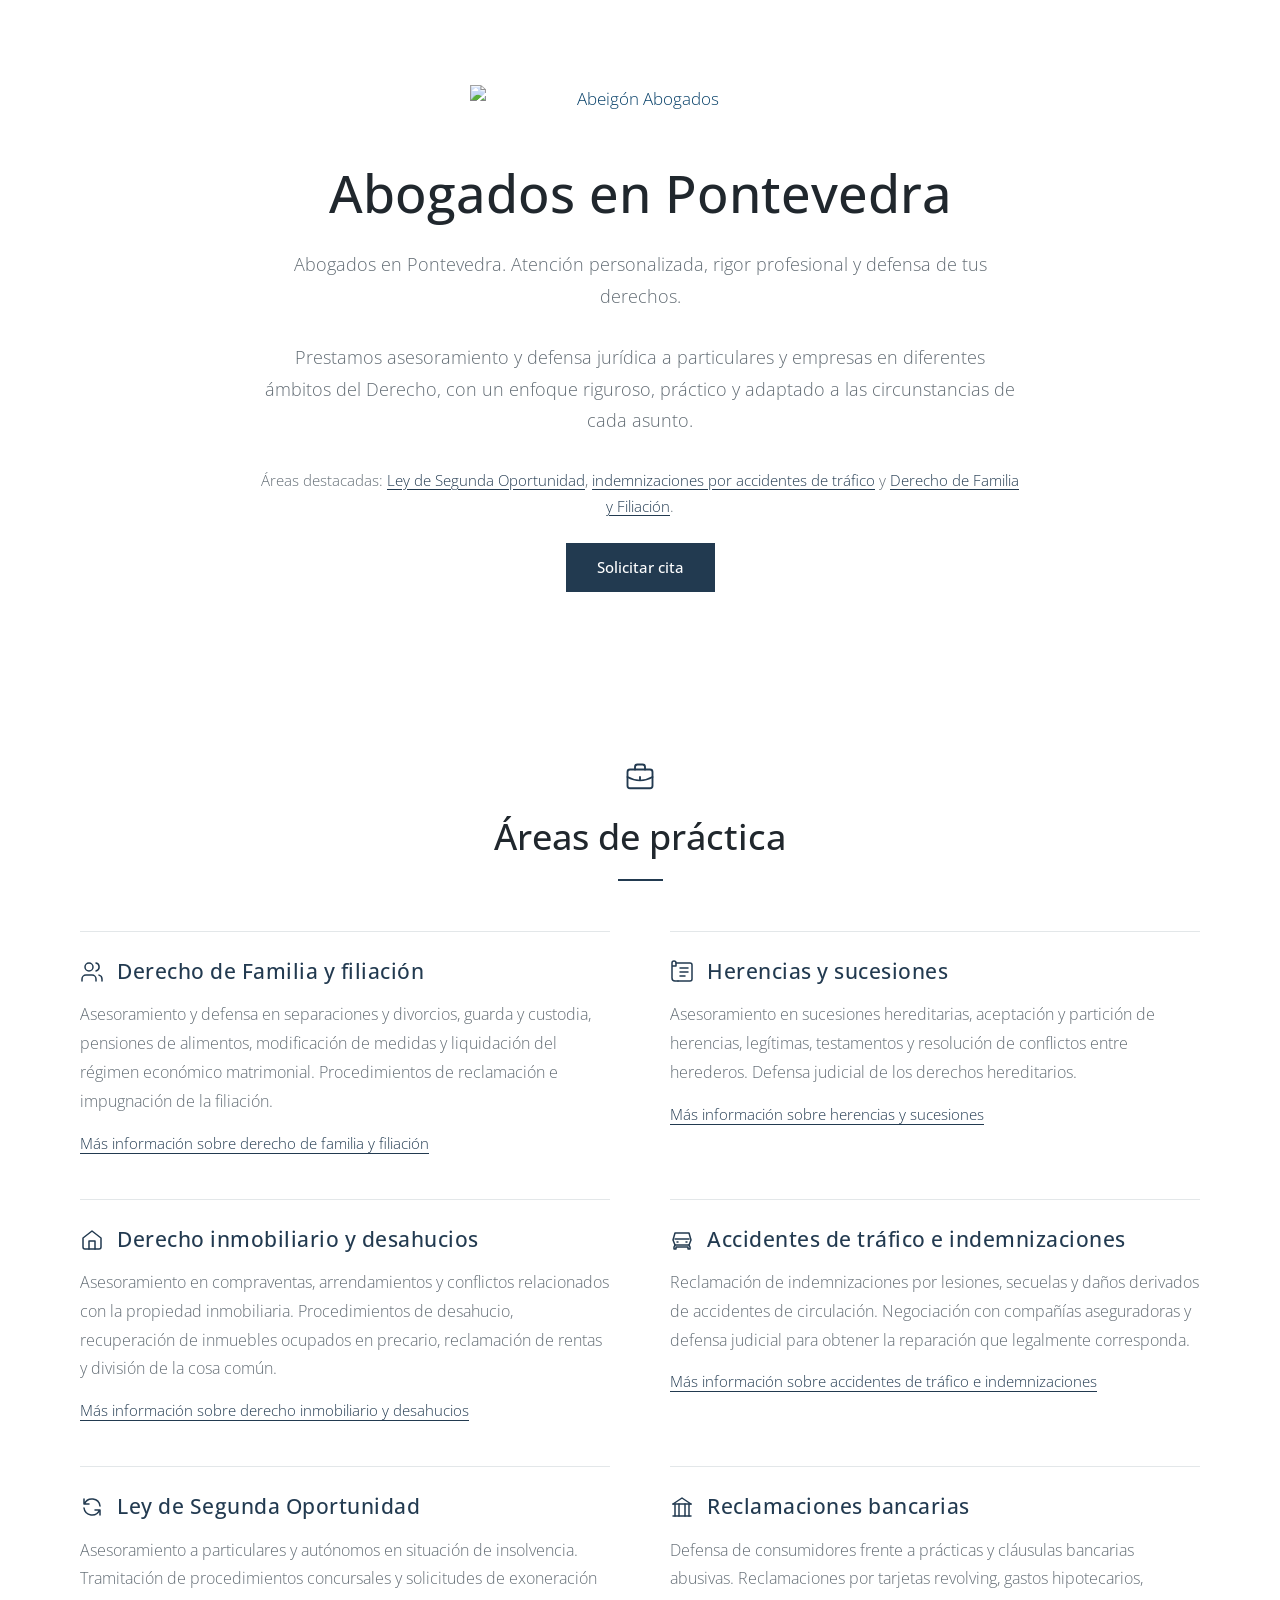
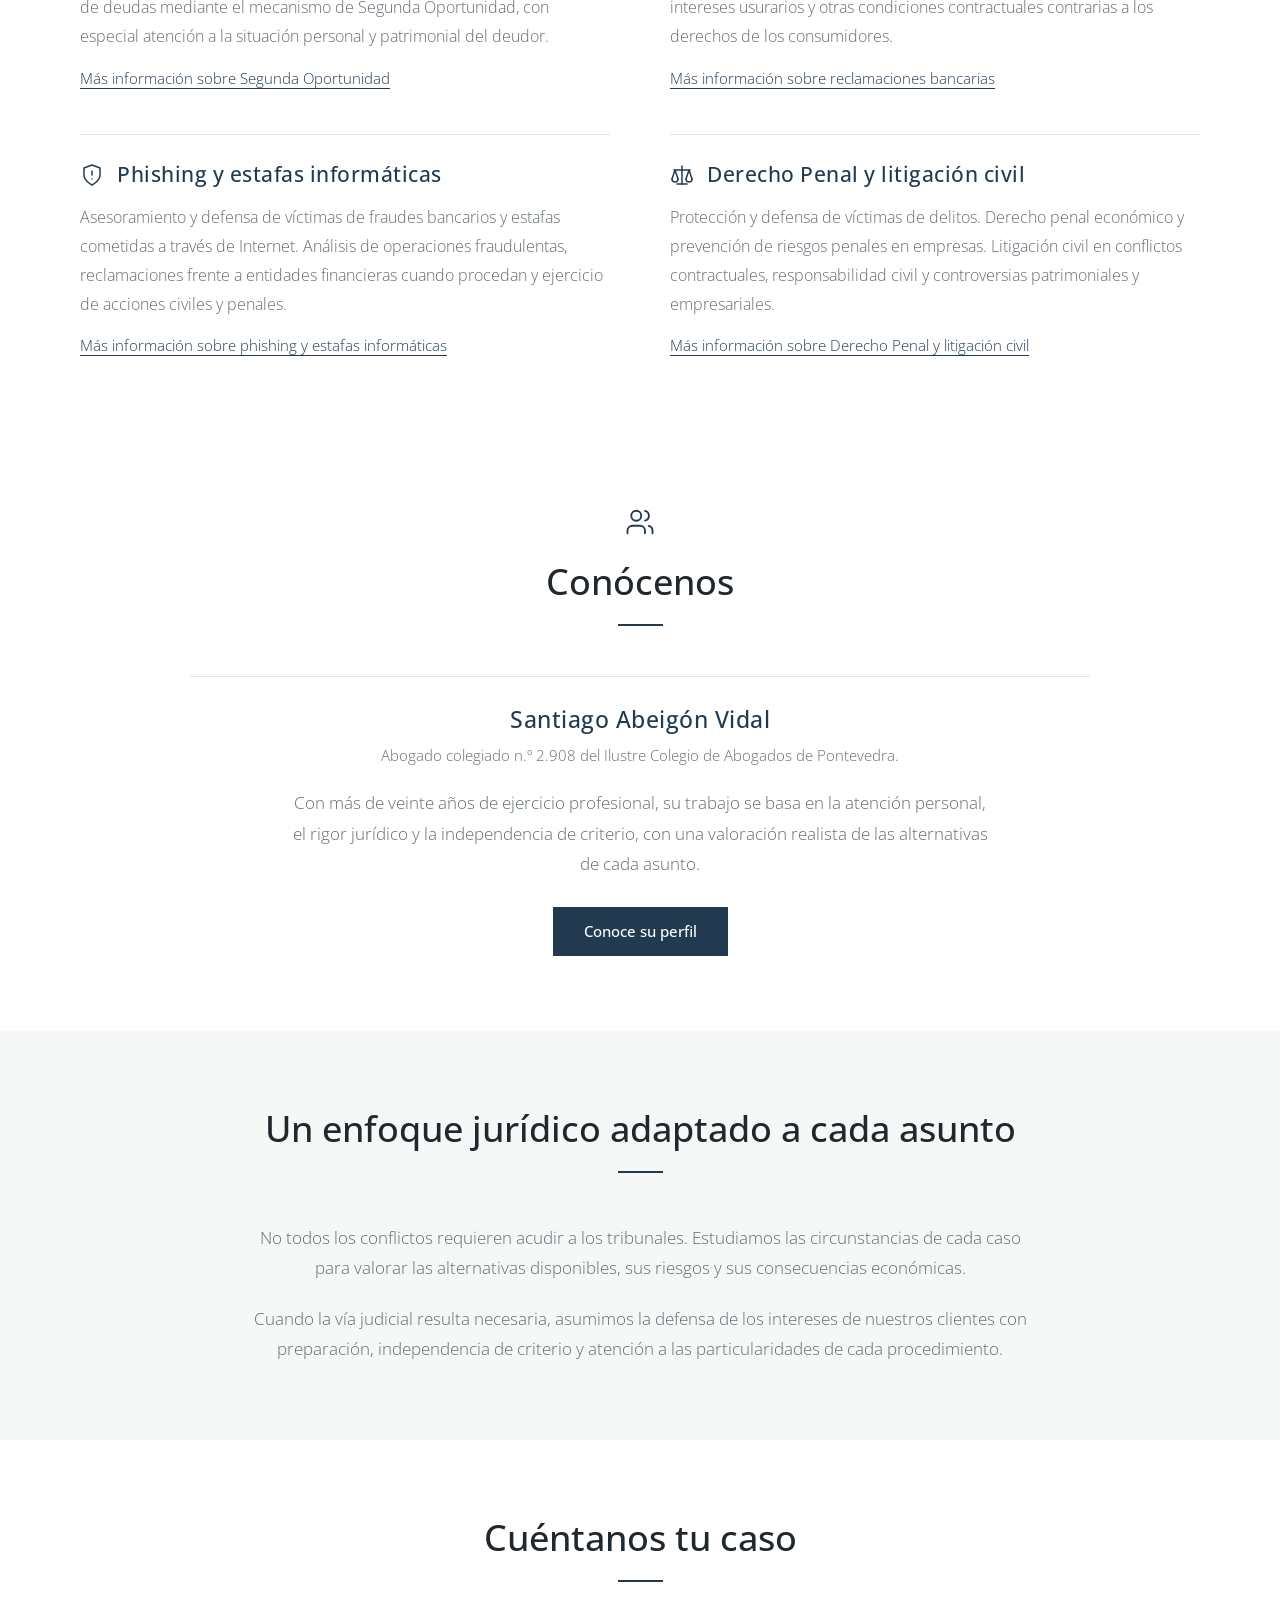
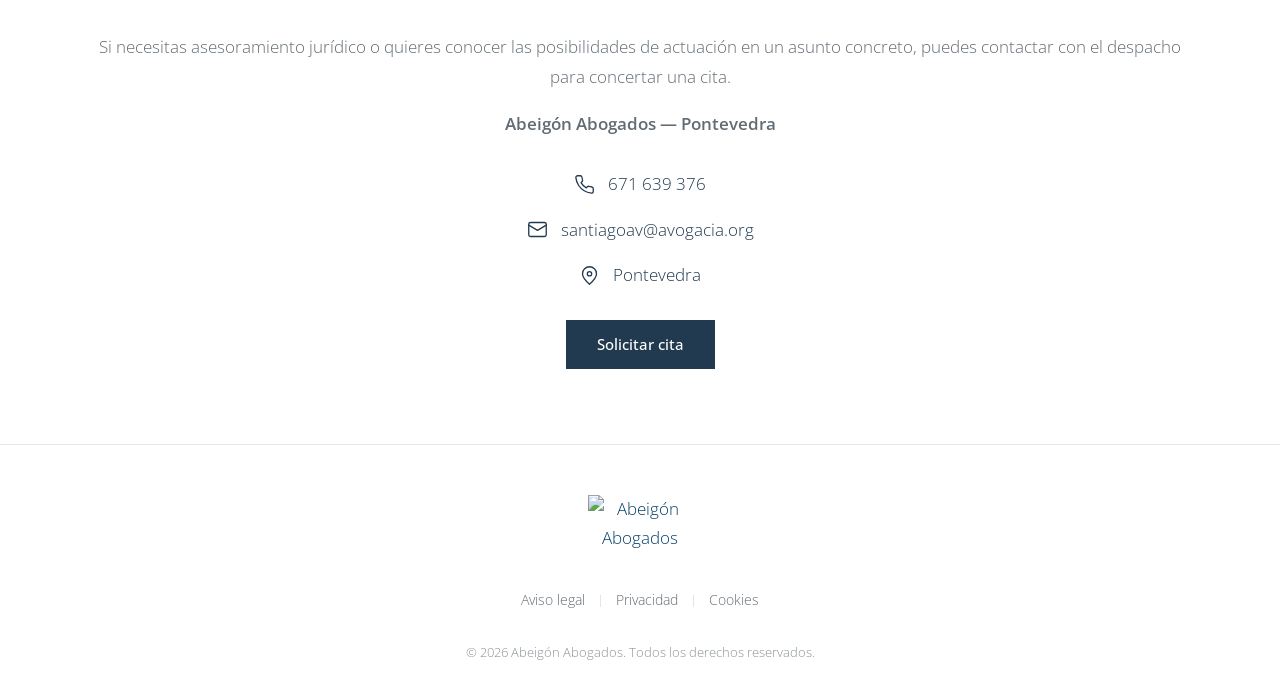
==== commit e3dc8b62: "Strengthen contextual internal links for priority services: index.html" ====
--- a/index.html
+++ b/index.html
@@ -189,6 +189,19 @@
   color: var(--aa-muted);
 }
 
+.aa-home .aa-hero-focus {
+  max-width: 760px;
+  margin: 0 auto 24px;
+  font-size: 15px;
+  line-height: 1.75;
+  color: var(--aa-muted);
+}
+.aa-home .aa-hero-focus a {
+  color: var(--aa-blue);
+  text-decoration: underline;
+  text-underline-offset: 3px;
+}
+
 /* BOTONES */
 
 .aa-home .aa-button {
@@ -818,6 +831,13 @@
         particulares y empresas en diferentes ámbitos
         del Derecho, con un enfoque riguroso, práctico
         y adaptado a las circunstancias de cada asunto.
+      </p>
+
+      <p class="aa-hero-focus">
+        Áreas destacadas:
+        <a href="/segunda-oportunidad.html">Ley de Segunda Oportunidad</a>,
+        <a href="/accidentes-trafico-indemnizaciones.html">indemnizaciones por accidentes de tráfico</a> y
+        <a href="/derecho-familia-filiacion.html">Derecho de Familia y Filiación</a>.
       </p>
 
       <a class="aa-button" href="#contacto">
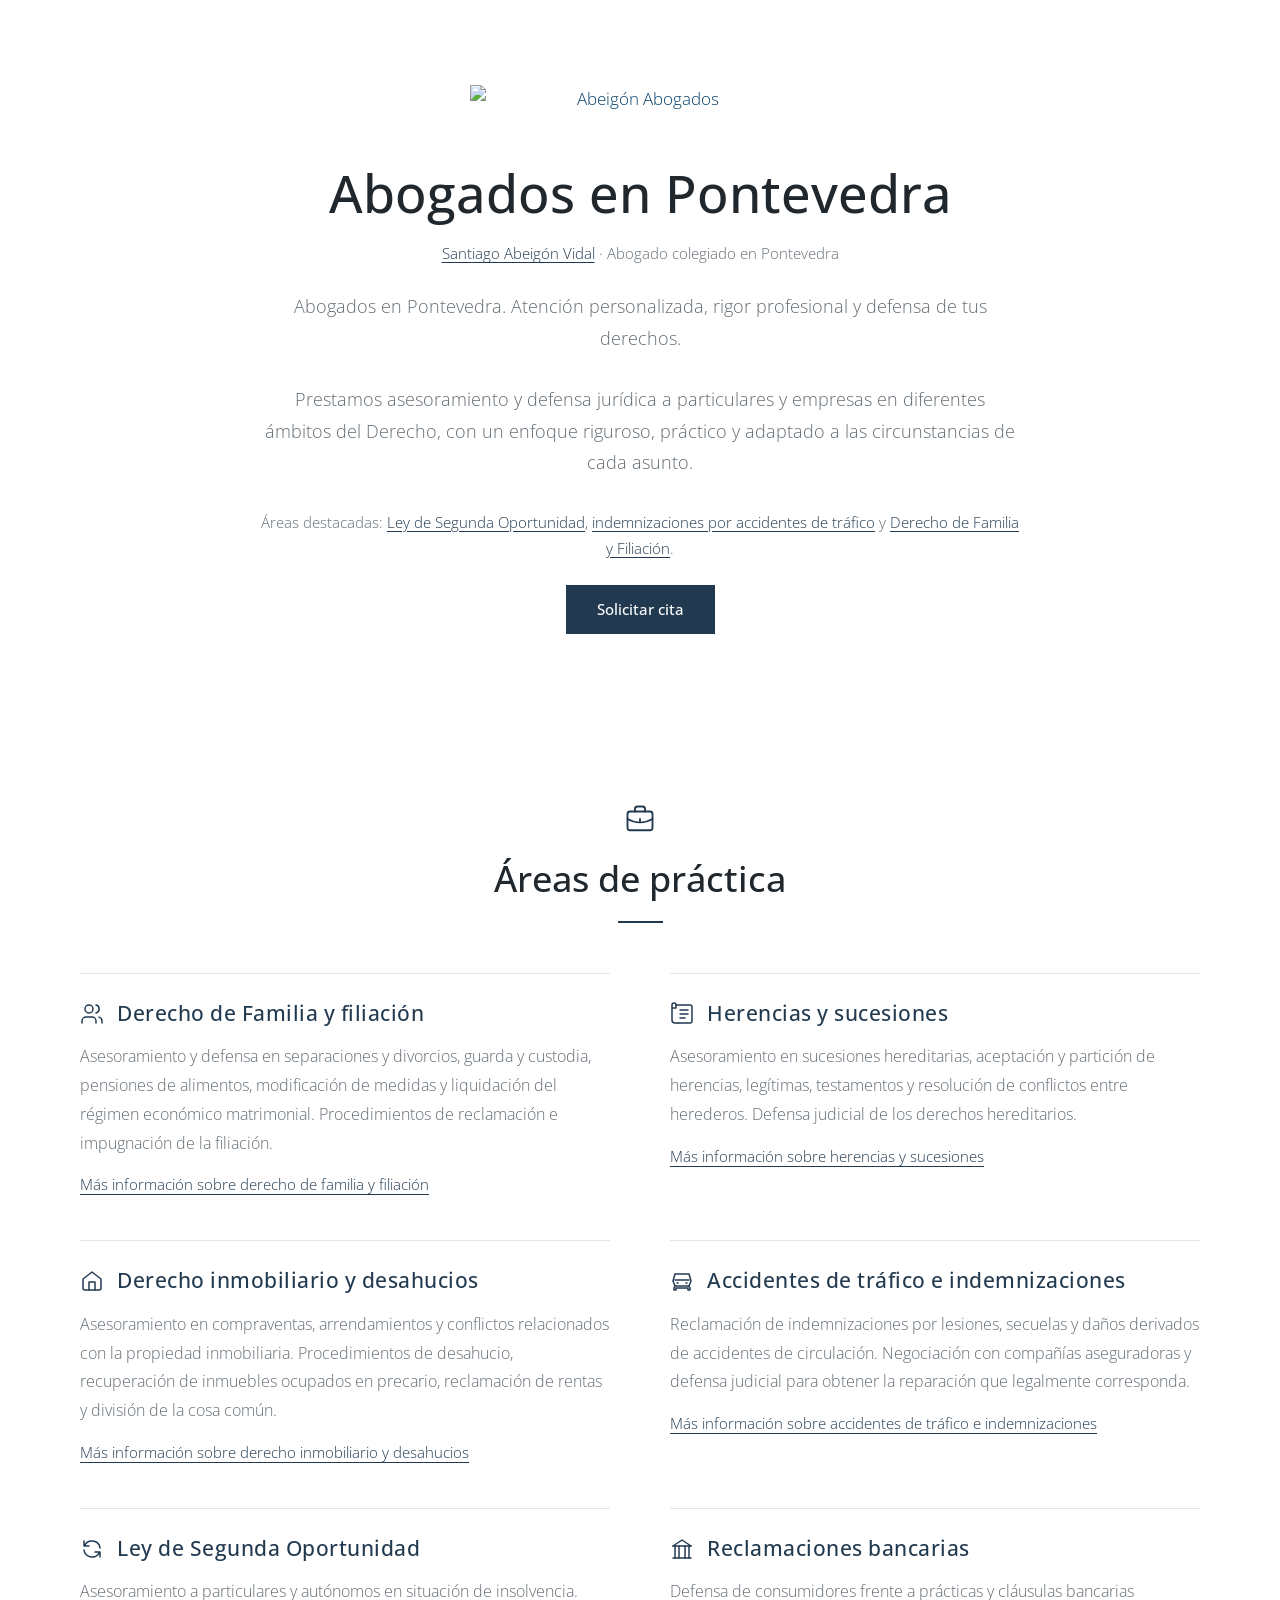
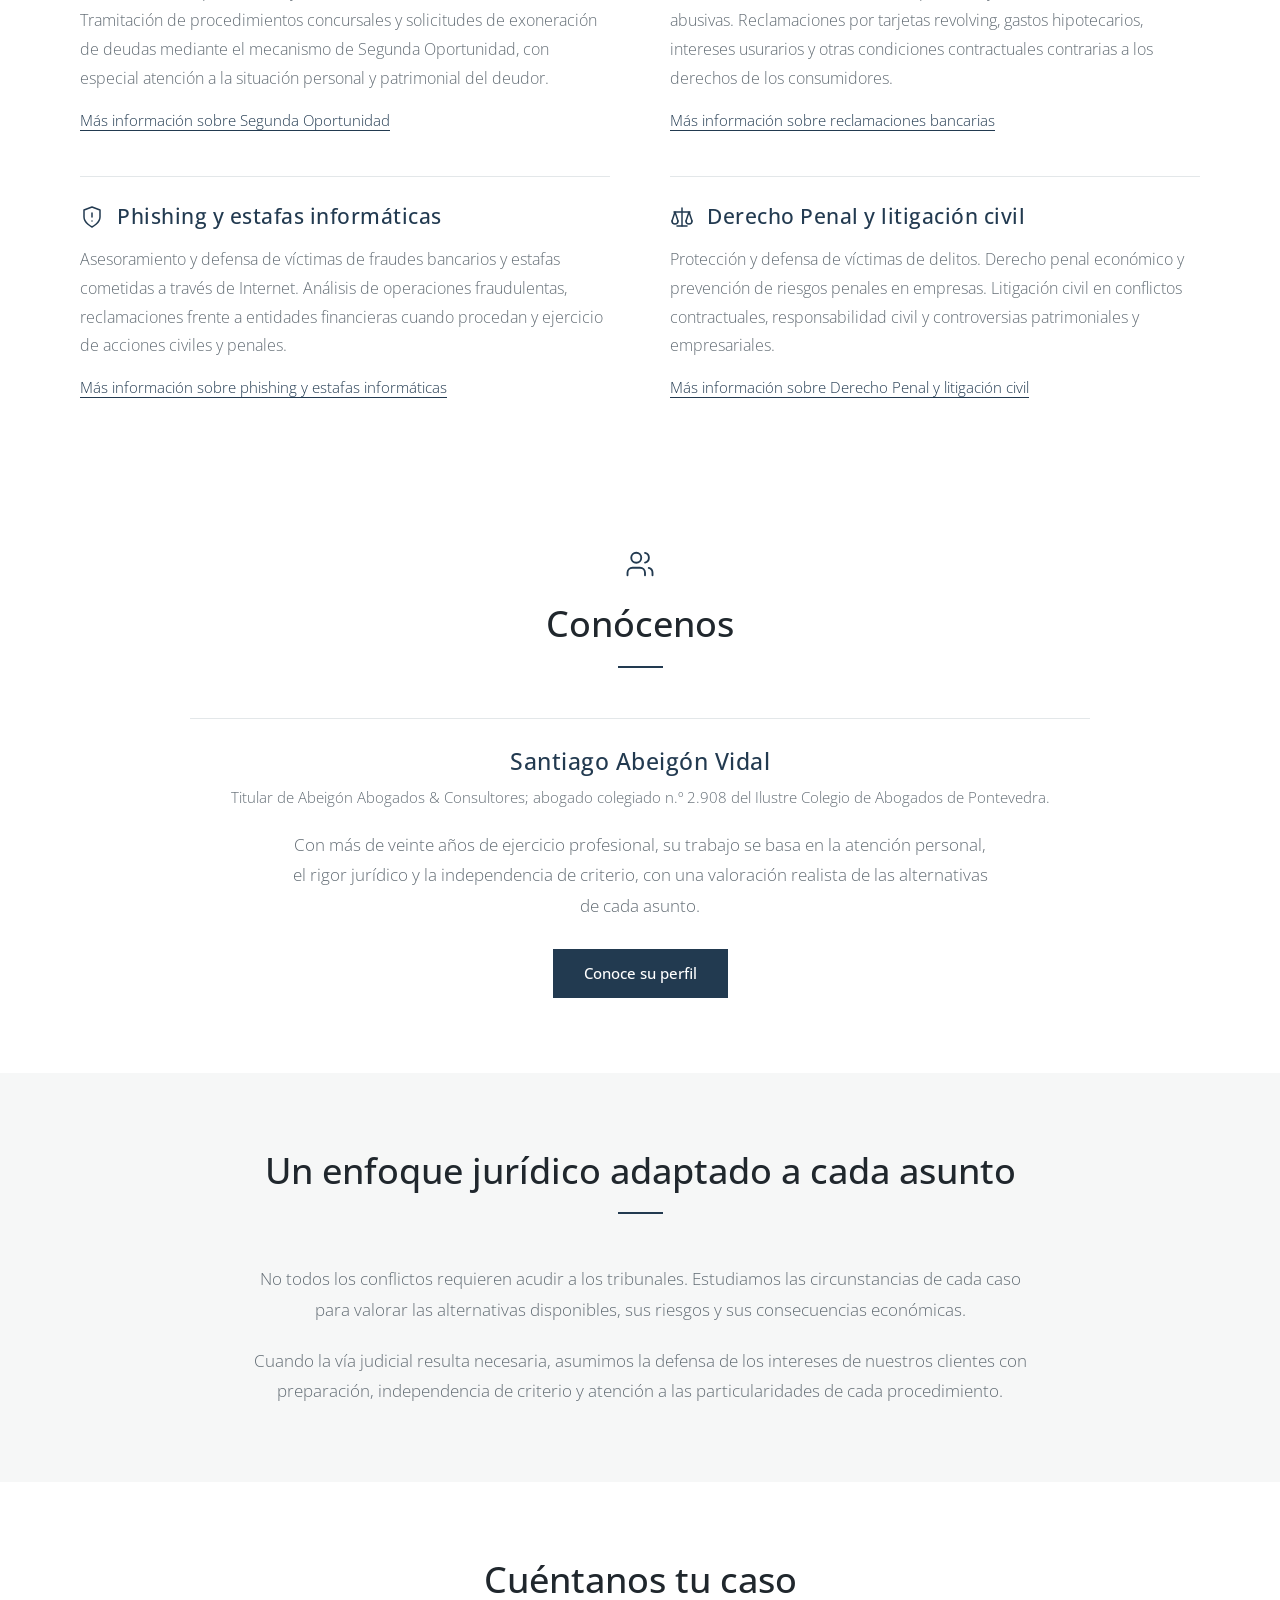
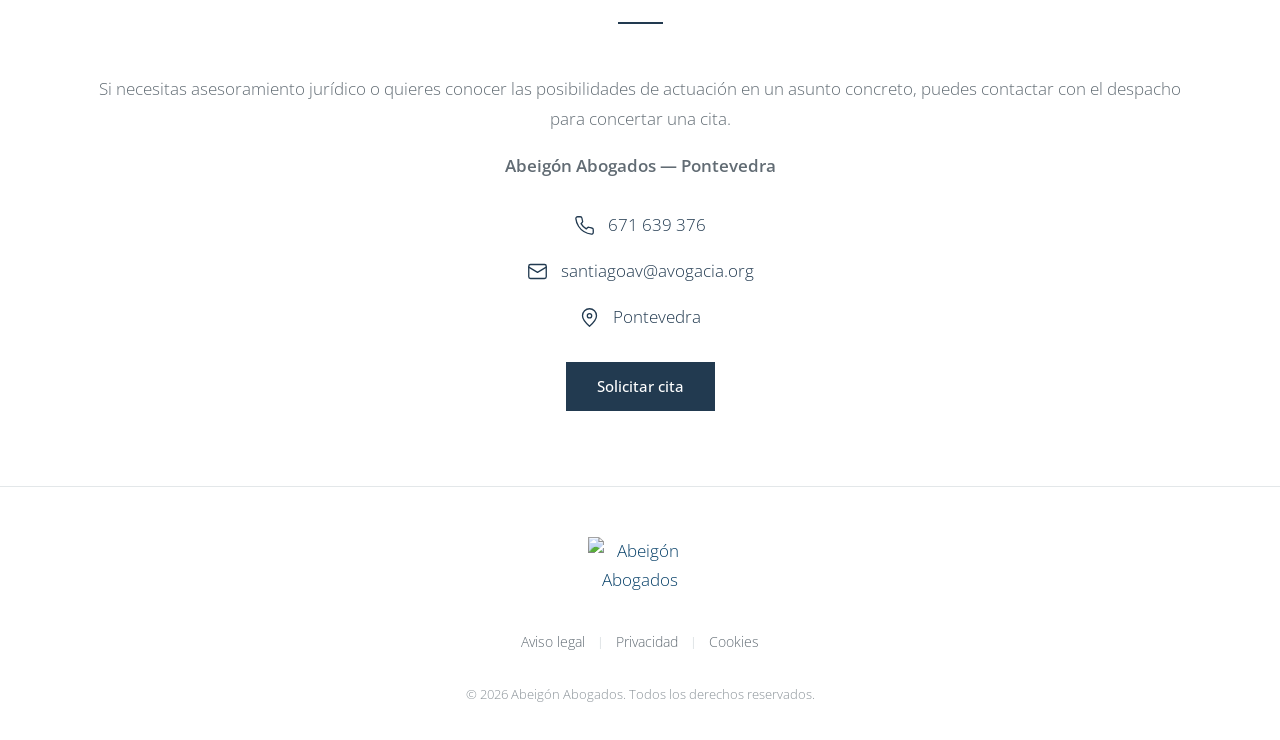
==== commit ce1a42f6: "Connect Santiago Abeigón Vidal with Abeigón Abogados on homepage" ====
--- a/index.html
+++ b/index.html
@@ -34,6 +34,12 @@
   "logo": "https://www.abeigonabogados.com/assets/img/logo-abeigon.svg",
   "telephone": "+34671639376",
   "email": "santiagoav@avogacia.org",
+  "founder": {
+    "@type": "Person",
+    "@id": "https://www.abeigonabogados.com/santiago-abeigon.html#persona",
+    "name": "Santiago Abeigón Vidal",
+    "url": "https://www.abeigonabogados.com/santiago-abeigon.html"
+  },
   "address": {
     "@type": "PostalAddress",
     "addressLocality": "Pontevedra",
@@ -181,6 +187,20 @@
   color: var(--aa-ink);
 }
 
+.aa-home .aa-hero-identity {
+  max-width: 760px;
+  margin: -8px auto 25px;
+  font-size: 15px;
+  line-height: 1.65;
+  color: var(--aa-muted);
+}
+
+.aa-home .aa-hero-identity a {
+  color: var(--aa-blue);
+  text-decoration: underline;
+  text-underline-offset: 3px;
+}
+
 .aa-home .aa-lead {
   max-width: 760px;
   margin: 0 auto 30px;
@@ -820,6 +840,9 @@
       </div>
 
       <h1>Abogados en Pontevedra</h1>
+      <p class="aa-hero-identity">
+        <a href="/santiago-abeigon.html">Santiago Abeigón Vidal</a> · Abogado colegiado en Pontevedra
+      </p>
 
       <p class="aa-lead">
         Abogados en Pontevedra. Atención personalizada,
@@ -1075,7 +1098,8 @@
           <h3>Santiago Abeigón Vidal</h3>
 
           <p class="aa-person-role">
-            Abogado colegiado n.º 2.908 del Ilustre
+            Titular de Abeigón Abogados &amp; Consultores;
+            abogado colegiado n.º 2.908 del Ilustre
             Colegio de Abogados de Pontevedra.
           </p>
 
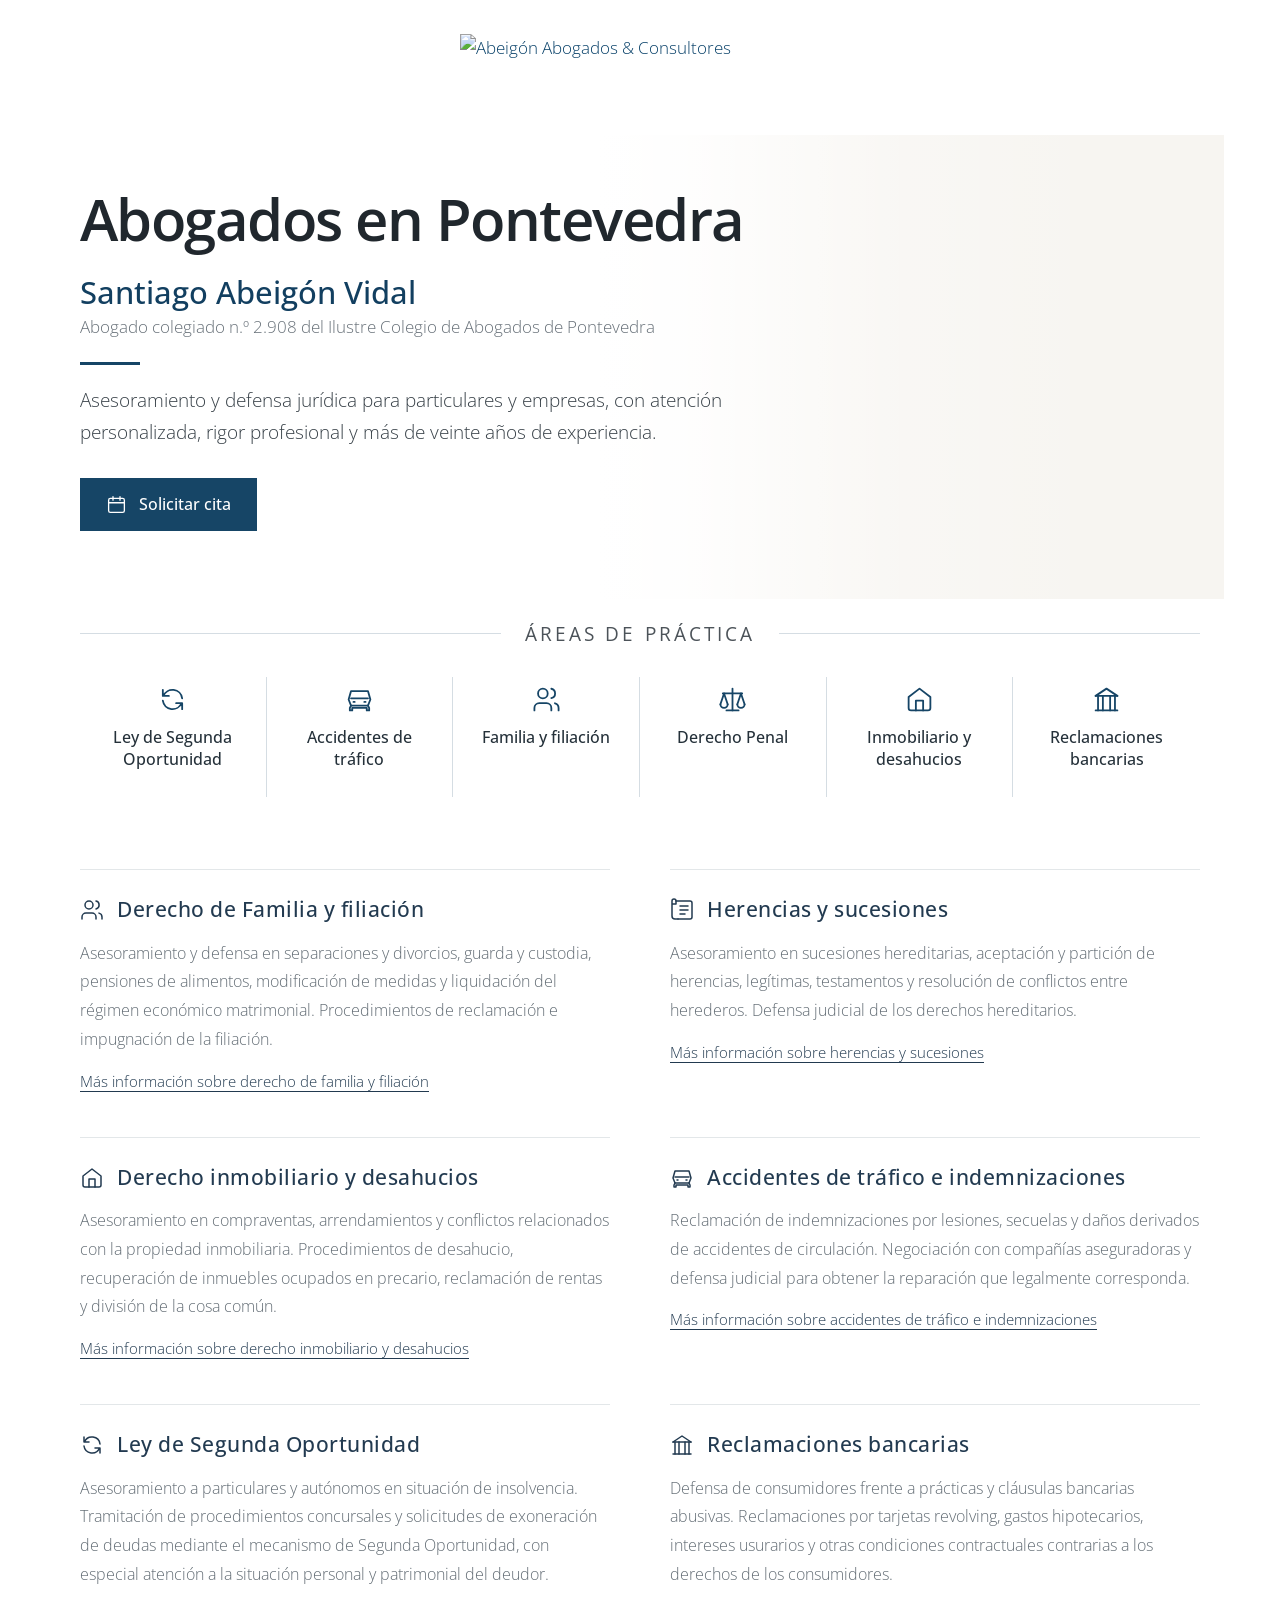
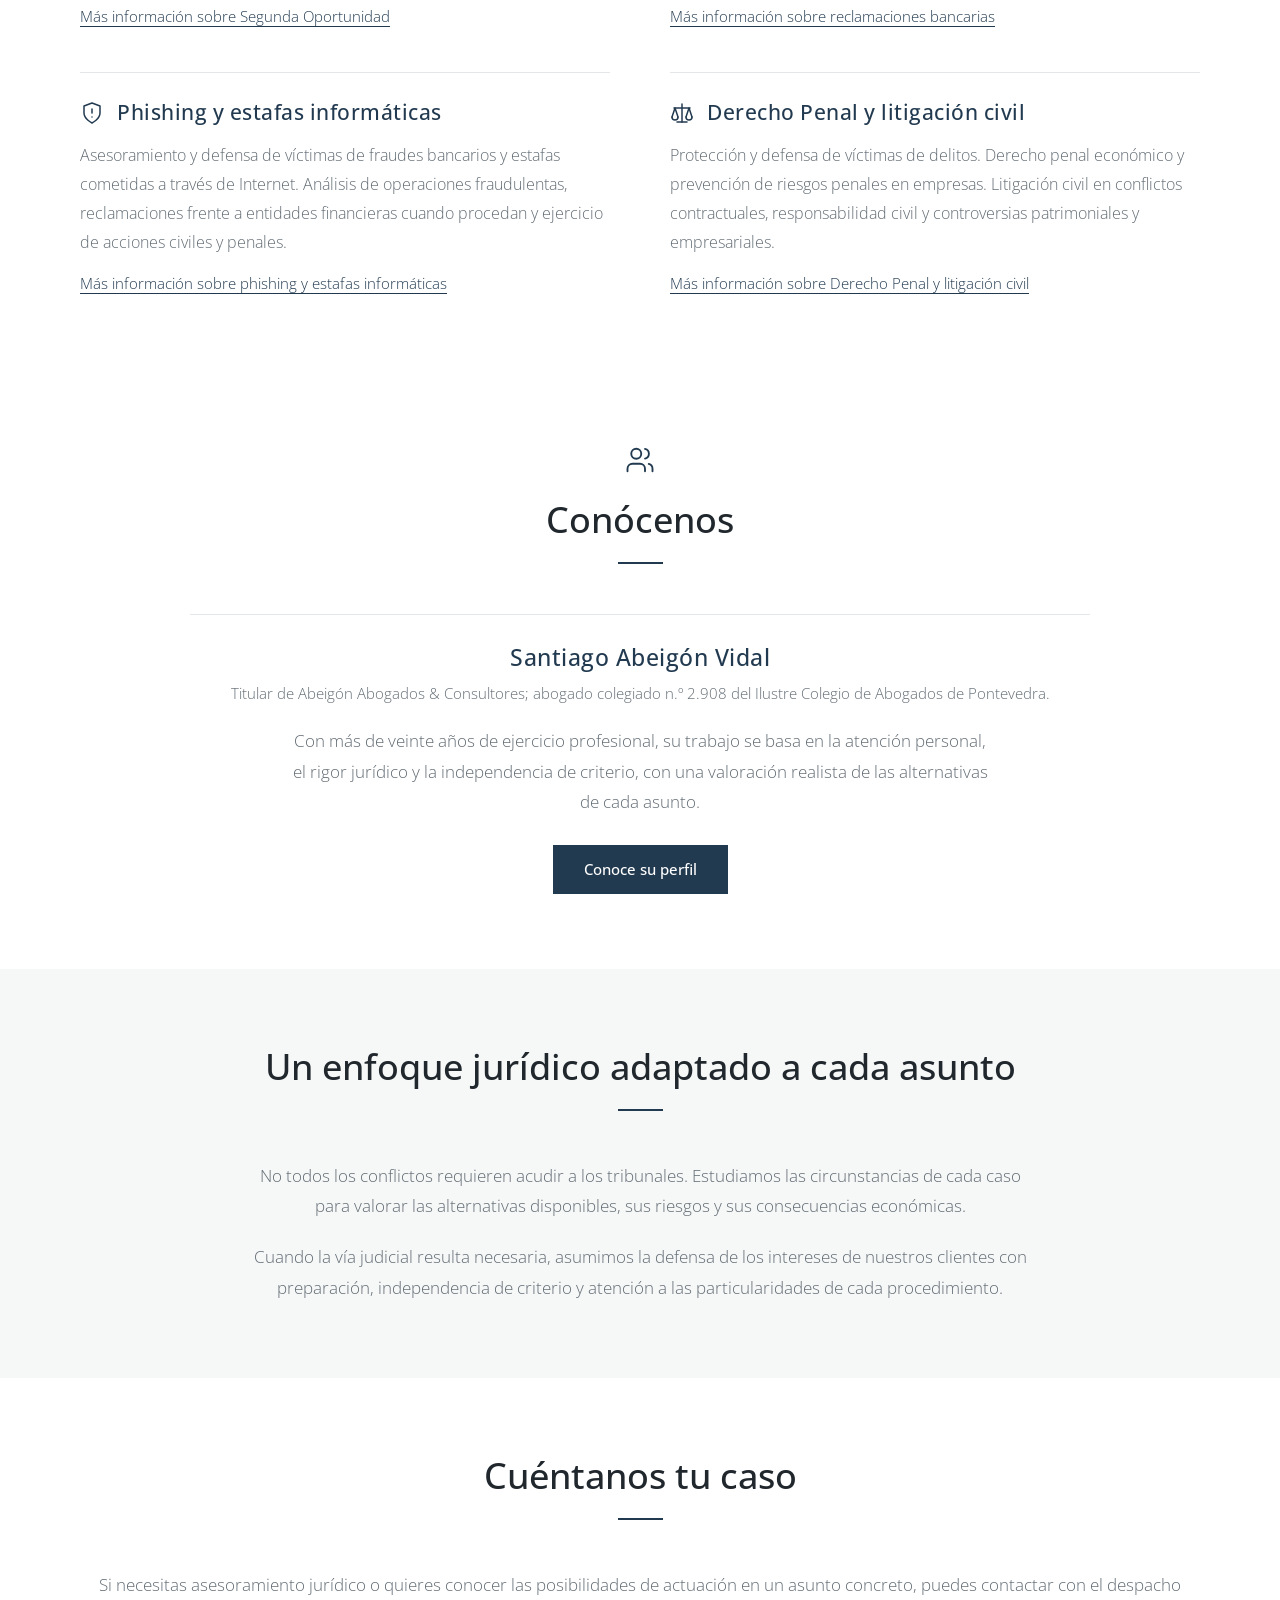
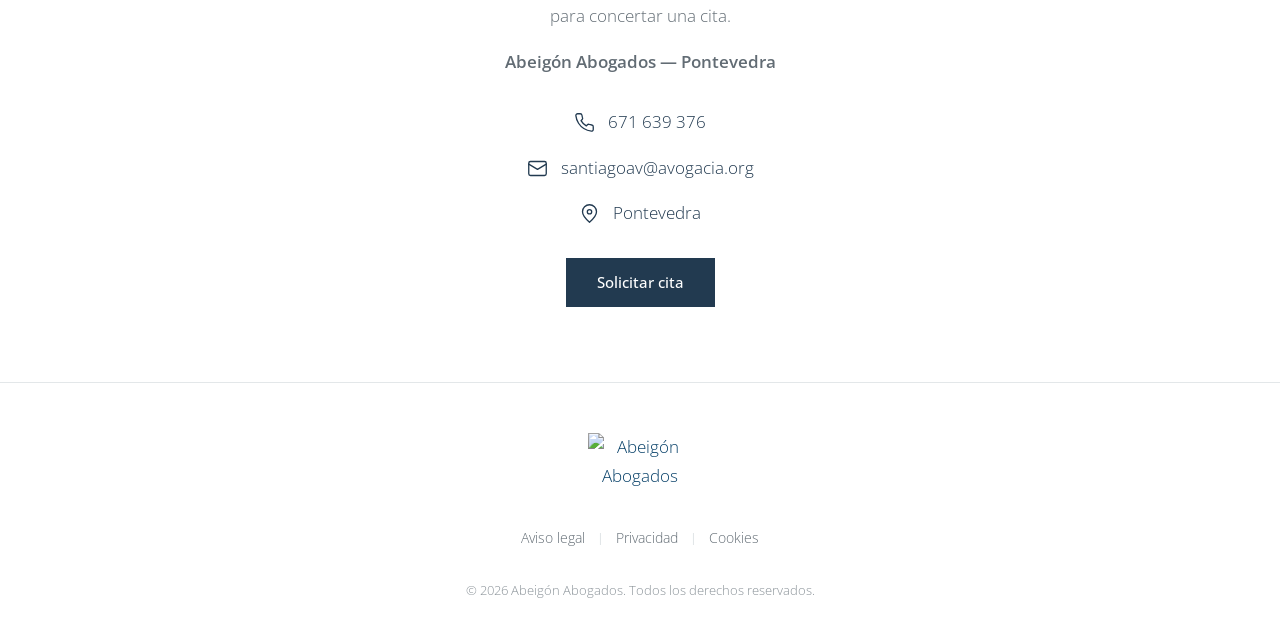
==== commit b93c03ae: "Actualizar cabecera y accesos a especialidades con diseño responsive, conservar SEO" ====
--- a/index.html
+++ b/index.html
@@ -6,7 +6,7 @@
 <meta name="viewport"
       content="width=device-width, initial-scale=1">
 
-<title>Abogados en Pontevedra | Abeigón Abogados</title>
+<title>Abeigón Abogados | Santiago Abeigón, abogado en Pontevedra</title>
 
 <meta name="description"
 content="Despacho de abogados en Pontevedra. Asesoramiento y defensa en Derecho Civil, Familia, Herencias, Penal, reclamaciones bancarias y Segunda Oportunidad.">
@@ -693,6 +693,103 @@
   }
 }
 
+
+/* Portada renovada: esta capa mantiene intactas las fichas de servicio y el SEO */
+.aa-home .aa-hero { padding:34px 0 12px; text-align:left; overflow:hidden; }
+.aa-home .aa-logo { margin-bottom:22px; }
+.aa-home .aa-logo img { width:360px; max-width:100%; height:auto; }
+.aa-home .aa-hero-stage {
+  position:relative; isolation:isolate; display:flex; align-items:center;
+  min-height:440px; padding:22px 0 38px;
+}
+.aa-home .aa-hero-visual {
+  position:absolute; z-index:-1; top:-12px; right:-24px; bottom:-12px; width:56%;
+  background-color:#f7f5f1;
+  background-image:
+    linear-gradient(90deg,#fff 0%,rgba(255,255,255,.9) 14%,rgba(255,255,255,.25) 48%,transparent 80%),
+    url("https://images.unsplash.com/photo-1771002469961-5447007e2896?auto=format&fit=crop&w=1000&q=72");
+  background-size:cover; background-position:center; background-repeat:no-repeat;
+  pointer-events:none;
+}
+.aa-home .aa-hero-copy { position:relative; z-index:1; max-width:700px; }
+.aa-home .aa-hero h1 {
+  font-size:clamp(34px,4.7vw,58px); font-weight:600; line-height:1.13;
+  letter-spacing:-.026em; margin:0 0 20px;
+}
+.aa-home .aa-hero-name {
+  margin:0 0 2px; font-size:clamp(24px,2.8vw,31px); line-height:1.3; font-weight:500;
+}
+.aa-home .aa-hero-name a { color:#123f60; text-decoration:none; }
+.aa-home .aa-hero-name a:hover { text-decoration:underline; text-underline-offset:4px; }
+.aa-home .aa-hero-credential { max-width:610px; margin:0; color:#687179; font-size:17px; line-height:1.5; }
+.aa-home .aa-hero-accent { height:3px; width:60px; background:#164566; margin:23px 0 20px; }
+.aa-home .aa-hero .aa-lead {
+  max-width:680px; margin:0 0 30px; font-size:19px; line-height:1.65; color:#394249;
+}
+.aa-home .aa-hero-button {
+  gap:12px; min-height:53px; padding:13px 25px;
+  background:#164566; border-color:#164566; font-size:16px;
+}
+.aa-home .aa-hero-button .aa-icon { width:21px; height:21px; }
+.aa-home section.aa-section#areas-de-practica { padding-top:22px; }
+.aa-home .aa-practice-heading { display:flex; align-items:center; gap:24px; margin-bottom:30px; }
+.aa-home .aa-practice-heading::before,
+.aa-home .aa-practice-heading::after { content:""; height:1px; background:#d5dde3; flex:1; }
+.aa-home .aa-practice-heading h2 {
+  margin:0; color:#4c5359; font-size:19px; font-weight:400;
+  line-height:1.4; letter-spacing:.16em; text-align:center; text-transform:uppercase;
+}
+.aa-home .aa-practice-nav {
+  display:grid; grid-template-columns:repeat(6,minmax(0,1fr));
+  gap:0; margin:0 0 72px;
+}
+.aa-home .aa-practice-link {
+  display:flex; flex-direction:column; align-items:center; justify-content:flex-start;
+  gap:13px; padding:8px 14px 14px; min-height:120px;
+  border-right:1px solid #d5dde3;
+  color:#25313a; font-size:16px; font-weight:500;
+  line-height:1.35; text-decoration:none; text-align:center;
+}
+.aa-home .aa-practice-link:last-child { border-right:none; }
+.aa-home .aa-practice-link .aa-icon { width:29px; height:29px; color:#164566; transition:transform .18s ease; }
+.aa-home .aa-practice-link:hover { color:#164566; }
+.aa-home .aa-practice-link:hover .aa-icon { transform:translateY(-3px); }
+@media screen and (max-width:980px) {
+  .aa-home .aa-hero-stage { min-height:410px; }
+  .aa-home .aa-hero-visual { width:52%; right:-22px; opacity:.64; }
+  .aa-home .aa-hero-copy { max-width:650px; }
+  .aa-home .aa-practice-nav { grid-template-columns:repeat(3,minmax(0,1fr)); }
+  .aa-home .aa-practice-link { border-bottom:1px solid #d5dde3; }
+  .aa-home .aa-practice-link:nth-child(3n) { border-right:none; }
+  .aa-home .aa-practice-link:nth-last-child(-n+3) { border-bottom:none; }
+}
+@media screen and (max-width:767px) {
+  .aa-home .aa-hero { padding:26px 0 8px; }
+  .aa-home .aa-logo { margin-bottom:24px; }
+  .aa-home .aa-logo img { width:min(100%,305px); }
+  .aa-home .aa-hero-stage { min-height:0; padding:12px 0 20px; }
+  .aa-home .aa-hero-visual { display:none; }
+  .aa-home .aa-hero h1 {
+    font-size:clamp(30px,7.5vw,41px); line-height:1.17; margin-bottom:19px;
+  }
+  .aa-home .aa-hero-name { font-size:25px; }
+  .aa-home .aa-hero-credential { font-size:15px; }
+  .aa-home .aa-hero-accent { margin:19px 0; }
+  .aa-home .aa-hero .aa-lead { font-size:17px; line-height:1.65; margin-bottom:25px; }
+  .aa-home .aa-hero-button { width:auto; min-height:51px; font-size:16px; }
+  .aa-home section.aa-section#areas-de-practica { padding-top:16px; }
+  .aa-home .aa-practice-heading { gap:12px; margin-bottom:22px; }
+  .aa-home .aa-practice-heading h2 { font-size:15px; letter-spacing:.12em; }
+  .aa-home .aa-practice-nav { grid-template-columns:repeat(2,minmax(0,1fr)); margin-bottom:45px; }
+  .aa-home .aa-practice-link { min-height:112px; padding:14px 10px; font-size:15px; }
+  .aa-home .aa-practice-link:nth-child(3n) { border-right:1px solid #d5dde3; }
+  .aa-home .aa-practice-link:nth-child(2n) { border-right:none; }
+  .aa-home .aa-practice-link:nth-last-child(3) { border-bottom:1px solid #d5dde3; }
+}
+@media (prefers-reduced-motion:reduce) {
+  .aa-home .aa-practice-link .aa-icon { transition:none; }
+}
+
 </style>
 </head>
 
@@ -802,6 +899,12 @@
     <path d="M16 16a3 3 0 0 0 6 0"/>
   </symbol>
 
+  <!-- CALENDAR -->
+  <symbol id="aa-ico-calendar" viewBox="0 0 24 24">
+    <rect x="3" y="5" width="18" height="16" rx="2"/>
+    <path d="M16 3v4M8 3v4M3 10h18"/>
+  </symbol>
+
   <!-- PHONE -->
   <symbol id="aa-ico-phone" viewBox="0 0 24 24">
     <path d="M22 16.92v3a2 2 0 0 1-2.18 2 19.8 19.8 0 0 1-8.63-3.07 19.5 19.5 0 0 1-6-6A19.8 19.8 0 0 1 2.12 4.2 2 2 0 0 1 4.11 2h3a2 2 0 0 1 2 1.72c.12.96.34 1.91.65 2.81a2 2 0 0 1-.45 2.11L8.04 9.91a16 16 0 0 0 6 6l1.27-1.27a2 2 0 0 1 2.11-.45c.9.31 1.85.53 2.81.65A2 2 0 0 1 22 16.92z"/>
@@ -827,69 +930,45 @@
        ENCABEZAMIENTO
   ==================================== -->
 
-  <header class="aa-hero">
-    <div class="aa-container">
-
-      <div class="aa-logo">
-        <a href="/" aria-label="Inicio - Abeigón Abogados">
-          <img
-            src="assets/img/logo-abeigon.svg"
-            alt="Abeigón Abogados"
-          >
-        </a>
-      </div>
-
-      <h1>Abogados en Pontevedra</h1>
-      <p class="aa-hero-identity">
-        <a href="/santiago-abeigon.html">Santiago Abeigón Vidal</a> · Abogado colegiado en Pontevedra
-      </p>
-
-      <p class="aa-lead">
-        Abogados en Pontevedra. Atención personalizada,
-        rigor profesional y defensa de tus derechos.
-      </p>
-
-      <p class="aa-lead">
-        Prestamos asesoramiento y defensa jurídica a
-        particulares y empresas en diferentes ámbitos
-        del Derecho, con un enfoque riguroso, práctico
-        y adaptado a las circunstancias de cada asunto.
-      </p>
-
-      <p class="aa-hero-focus">
-        Áreas destacadas:
-        <a href="/segunda-oportunidad.html">Ley de Segunda Oportunidad</a>,
-        <a href="/accidentes-trafico-indemnizaciones.html">indemnizaciones por accidentes de tráfico</a> y
-        <a href="/derecho-familia-filiacion.html">Derecho de Familia y Filiación</a>.
-      </p>
-
-      <a class="aa-button" href="#contacto">
-        Solicitar cita
-      </a>
-
-    </div>
+  <header class="aa-hero">
+    <div class="aa-container">
+      <div class="aa-logo">
+        <a href="/" aria-label="Inicio - Abeigón Abogados">
+          <img src="assets/img/logo-abeigon.svg" alt="Abeigón Abogados &amp; Consultores" width="338" height="85">
+        </a>
+      </div>
+      <div class="aa-hero-stage">
+        <div class="aa-hero-visual" aria-hidden="true"></div>
+        <div class="aa-hero-copy">
+          <h1>Abogados en Pontevedra</h1>
+          <p class="aa-hero-name"><a href="/santiago-abeigon.html">Santiago Abeigón Vidal</a></p>
+          <p class="aa-hero-credential">Abogado colegiado n.º 2.908 del Ilustre Colegio de Abogados de Pontevedra</p>
+          <div class="aa-hero-accent" aria-hidden="true"></div>
+          <p class="aa-lead">Asesoramiento y defensa jurídica para particulares y empresas, con atención personalizada, rigor profesional y más de veinte años de experiencia.</p>
+          <a class="aa-button aa-hero-button" href="#contacto">
+            <svg class="aa-icon" aria-hidden="true"><use href="#aa-ico-calendar"></use></svg>
+            Solicitar cita
+          </a>
+        </div>
+      </div>
+    </div>
   </header>
 
   <!-- ===================================
        ÁREAS DE PRÁCTICA
   ==================================== -->
 
-  <section class="aa-section" id="areas-de-practica">
-    <div class="aa-container">
-
-      <!-- ICONO DEL ENCABEZAMIENTO -->
-
-      <svg class="aa-icon aa-icon-section"
-           aria-hidden="true">
-        <use href="#aa-ico-briefcase"></use>
-      </svg>
-
-      <h2 class="aa-section-title">
-        Áreas de práctica
-      </h2>
-
-      <div class="aa-rule"></div>
-
+  <section class="aa-section" id="areas-de-practica">
+    <div class="aa-container">
+      <div class="aa-practice-heading"><h2>Áreas de práctica</h2></div>
+      <nav class="aa-practice-nav" aria-label="Especialidades jurídicas">
+        <a class="aa-practice-link" href="/segunda-oportunidad.html"><svg class="aa-icon" aria-hidden="true"><use href="#aa-ico-refresh"></use></svg><span>Ley de Segunda Oportunidad</span></a>
+        <a class="aa-practice-link" href="/accidentes-trafico-indemnizaciones.html"><svg class="aa-icon" aria-hidden="true"><use href="#aa-ico-car"></use></svg><span>Accidentes de tráfico</span></a>
+        <a class="aa-practice-link" href="/derecho-familia-filiacion.html"><svg class="aa-icon" aria-hidden="true"><use href="#aa-ico-users"></use></svg><span>Familia y filiación</span></a>
+        <a class="aa-practice-link" href="/derecho-penal-litigacion-civil.html"><svg class="aa-icon" aria-hidden="true"><use href="#aa-ico-scale"></use></svg><span>Derecho Penal</span></a>
+        <a class="aa-practice-link" href="/derecho-inmobiliario-desahucios.html"><svg class="aa-icon" aria-hidden="true"><use href="#aa-ico-house"></use></svg><span>Inmobiliario y desahucios</span></a>
+        <a class="aa-practice-link" href="/reclamaciones-bancarias.html"><svg class="aa-icon" aria-hidden="true"><use href="#aa-ico-landmark"></use></svg><span>Reclamaciones bancarias</span></a>
+      </nav>
       <div class="aa-grid">
 
         <!-- FAMILIA -->
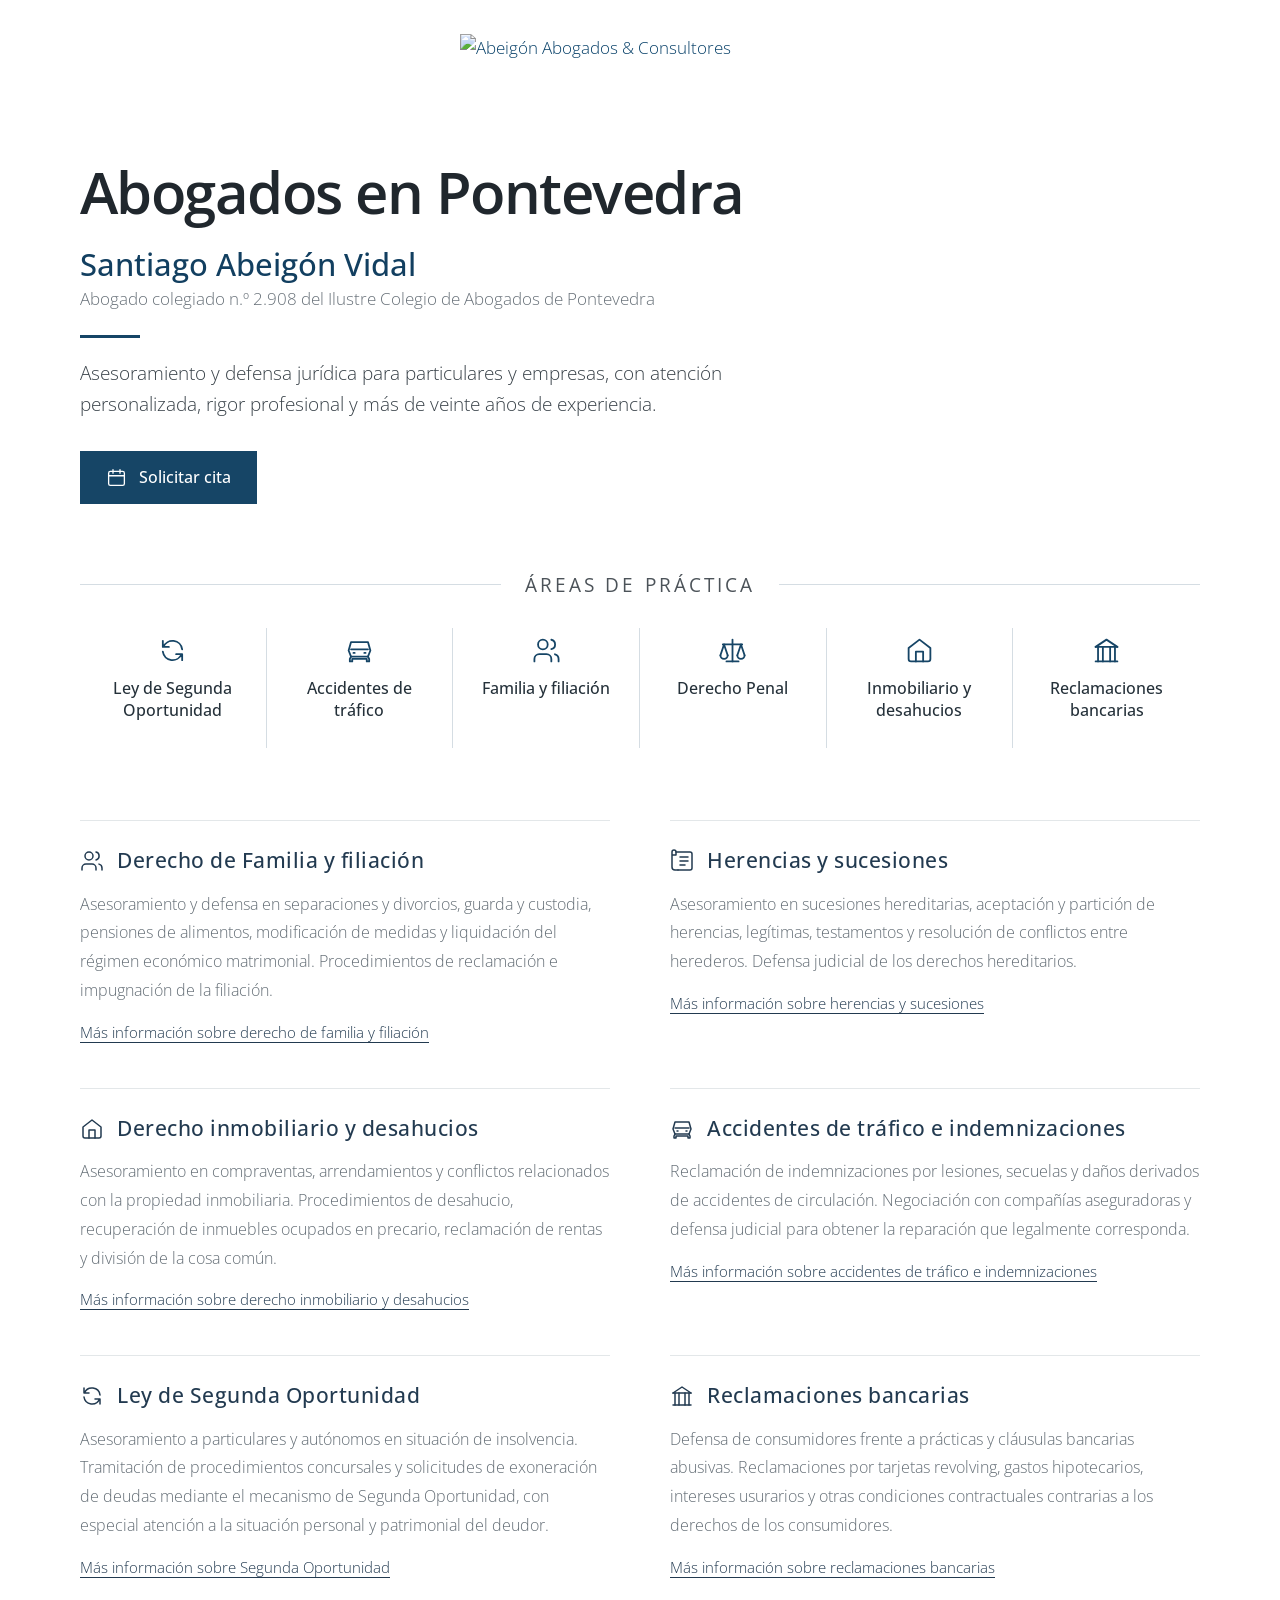
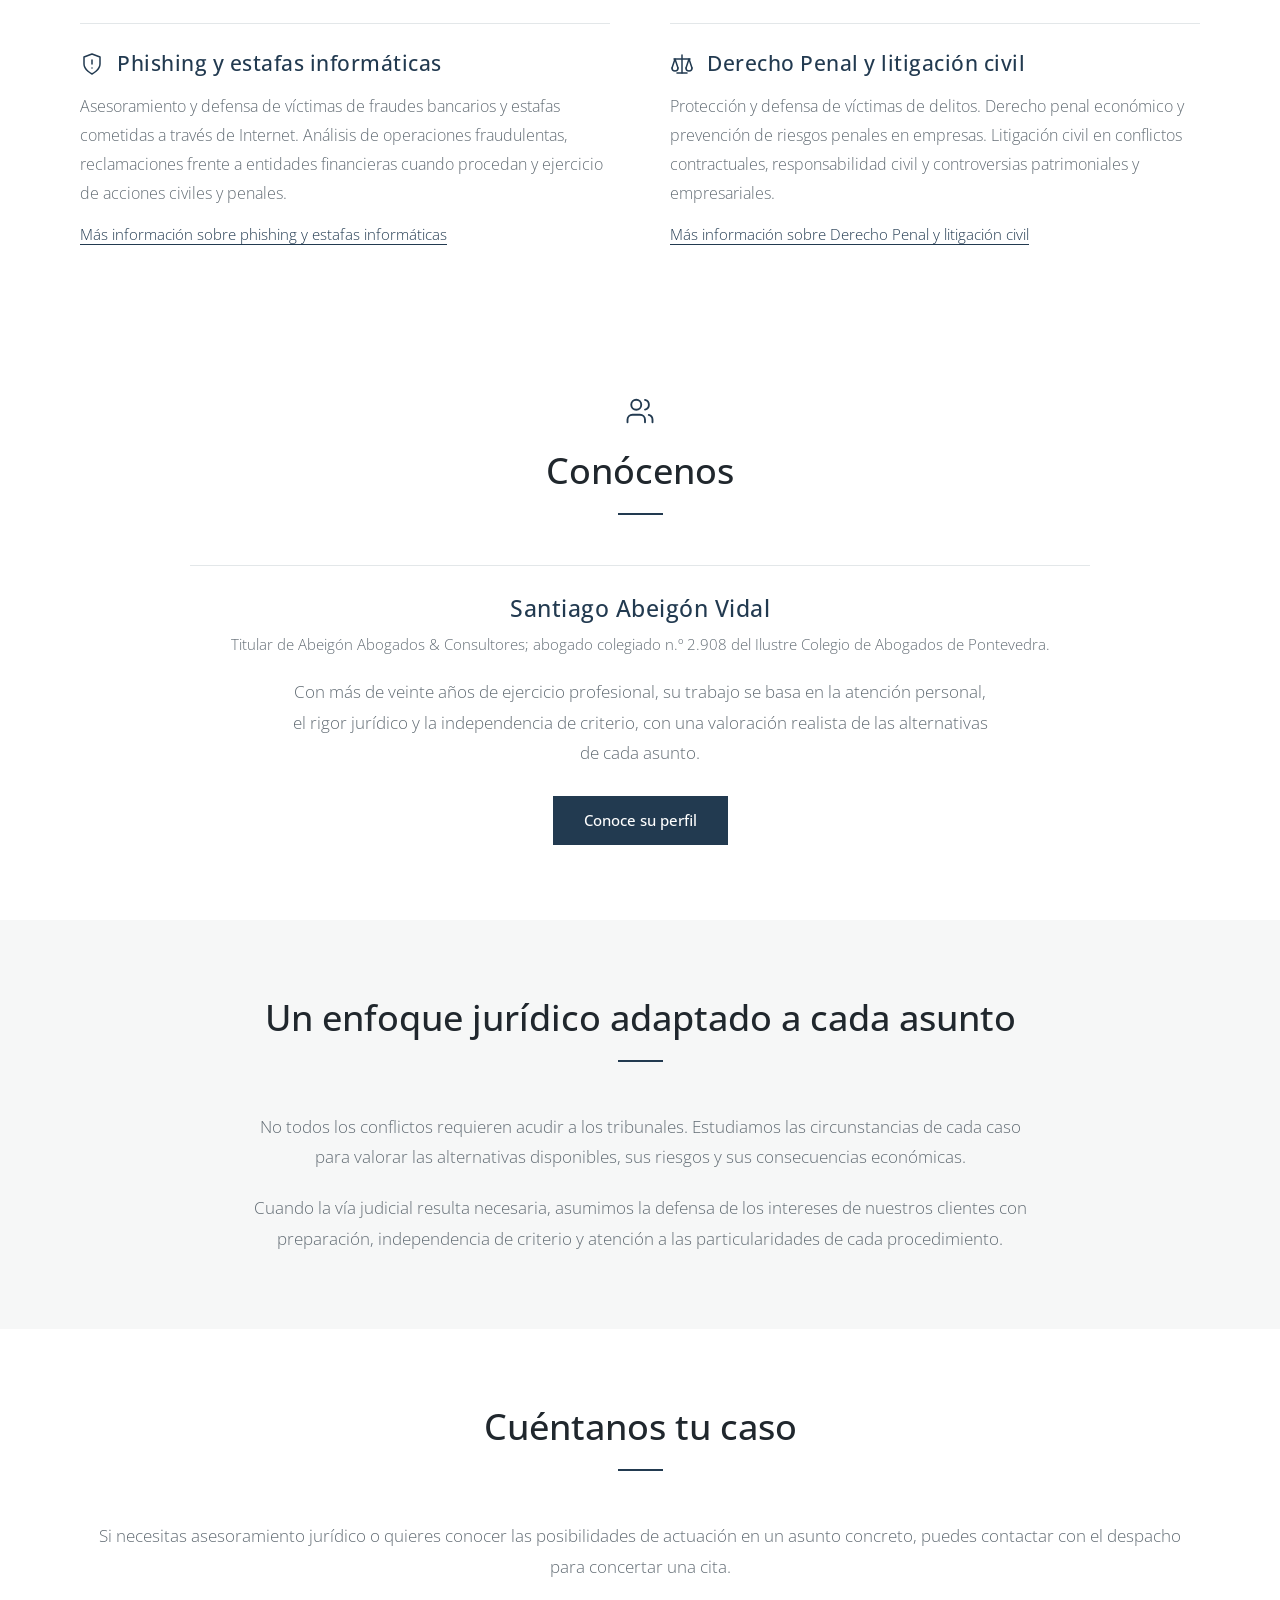
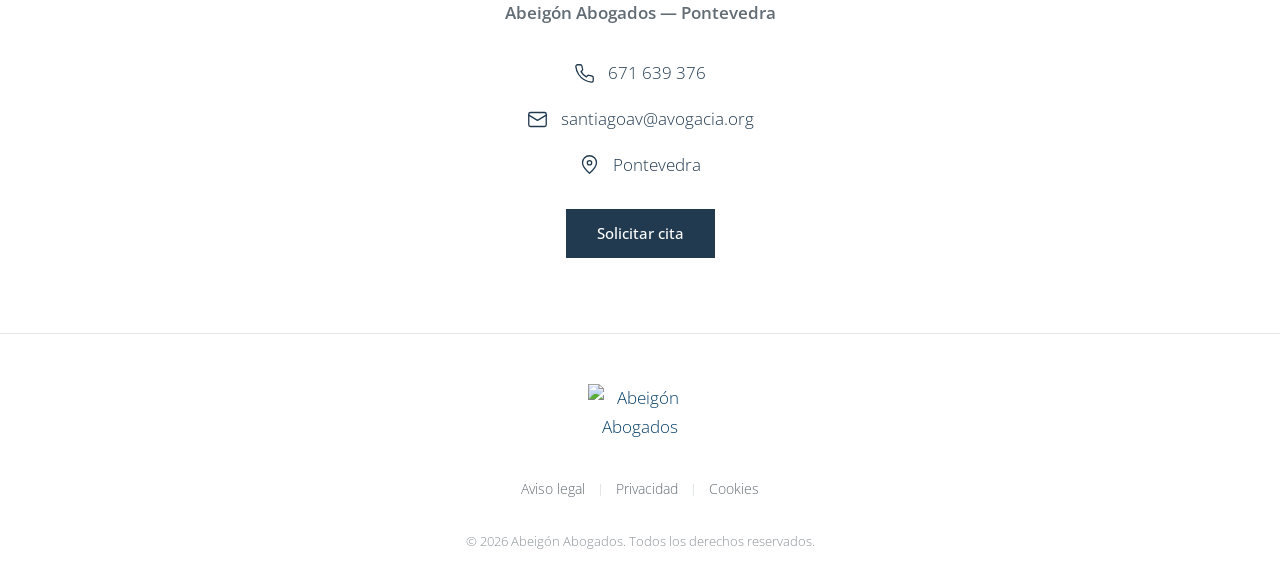
==== commit 0223a589: "Retirar imagen de cabecera y dejar fondo blanco sin espacio vacío" ====
--- a/index.html
+++ b/index.html
@@ -695,21 +695,12 @@
 
 
 /* Portada renovada: esta capa mantiene intactas las fichas de servicio y el SEO */
-.aa-home .aa-hero { padding:34px 0 12px; text-align:left; overflow:hidden; }
+.aa-home .aa-hero { padding:34px 0 12px; text-align:left; overflow:hidden; background:#fff; }
 .aa-home .aa-logo { margin-bottom:22px; }
 .aa-home .aa-logo img { width:360px; max-width:100%; height:auto; }
 .aa-home .aa-hero-stage {
-  position:relative; isolation:isolate; display:flex; align-items:center;
-  min-height:440px; padding:22px 0 38px;
-}
-.aa-home .aa-hero-visual {
-  position:absolute; z-index:-1; top:-12px; right:-24px; bottom:-12px; width:56%;
-  background-color:#f7f5f1;
-  background-image:
-    linear-gradient(90deg,#fff 0%,rgba(255,255,255,.9) 14%,rgba(255,255,255,.25) 48%,transparent 80%),
-    url("https://images.unsplash.com/photo-1771002469961-5447007e2896?auto=format&fit=crop&w=1000&q=72");
-  background-size:cover; background-position:center; background-repeat:no-repeat;
-  pointer-events:none;
+  position:relative; display:flex; align-items:center;
+  min-height:0; padding:12px 0 34px;
 }
 .aa-home .aa-hero-copy { position:relative; z-index:1; max-width:700px; }
 .aa-home .aa-hero h1 {
@@ -755,8 +746,6 @@
 .aa-home .aa-practice-link:hover { color:#164566; }
 .aa-home .aa-practice-link:hover .aa-icon { transform:translateY(-3px); }
 @media screen and (max-width:980px) {
-  .aa-home .aa-hero-stage { min-height:410px; }
-  .aa-home .aa-hero-visual { width:52%; right:-22px; opacity:.64; }
   .aa-home .aa-hero-copy { max-width:650px; }
   .aa-home .aa-practice-nav { grid-template-columns:repeat(3,minmax(0,1fr)); }
   .aa-home .aa-practice-link { border-bottom:1px solid #d5dde3; }
@@ -768,7 +757,6 @@
   .aa-home .aa-logo { margin-bottom:24px; }
   .aa-home .aa-logo img { width:min(100%,305px); }
   .aa-home .aa-hero-stage { min-height:0; padding:12px 0 20px; }
-  .aa-home .aa-hero-visual { display:none; }
   .aa-home .aa-hero h1 {
     font-size:clamp(30px,7.5vw,41px); line-height:1.17; margin-bottom:19px;
   }
@@ -938,7 +926,6 @@
         </a>
       </div>
       <div class="aa-hero-stage">
-        <div class="aa-hero-visual" aria-hidden="true"></div>
         <div class="aa-hero-copy">
           <h1>Abogados en Pontevedra</h1>
           <p class="aa-hero-name"><a href="/santiago-abeigon.html">Santiago Abeigón Vidal</a></p>
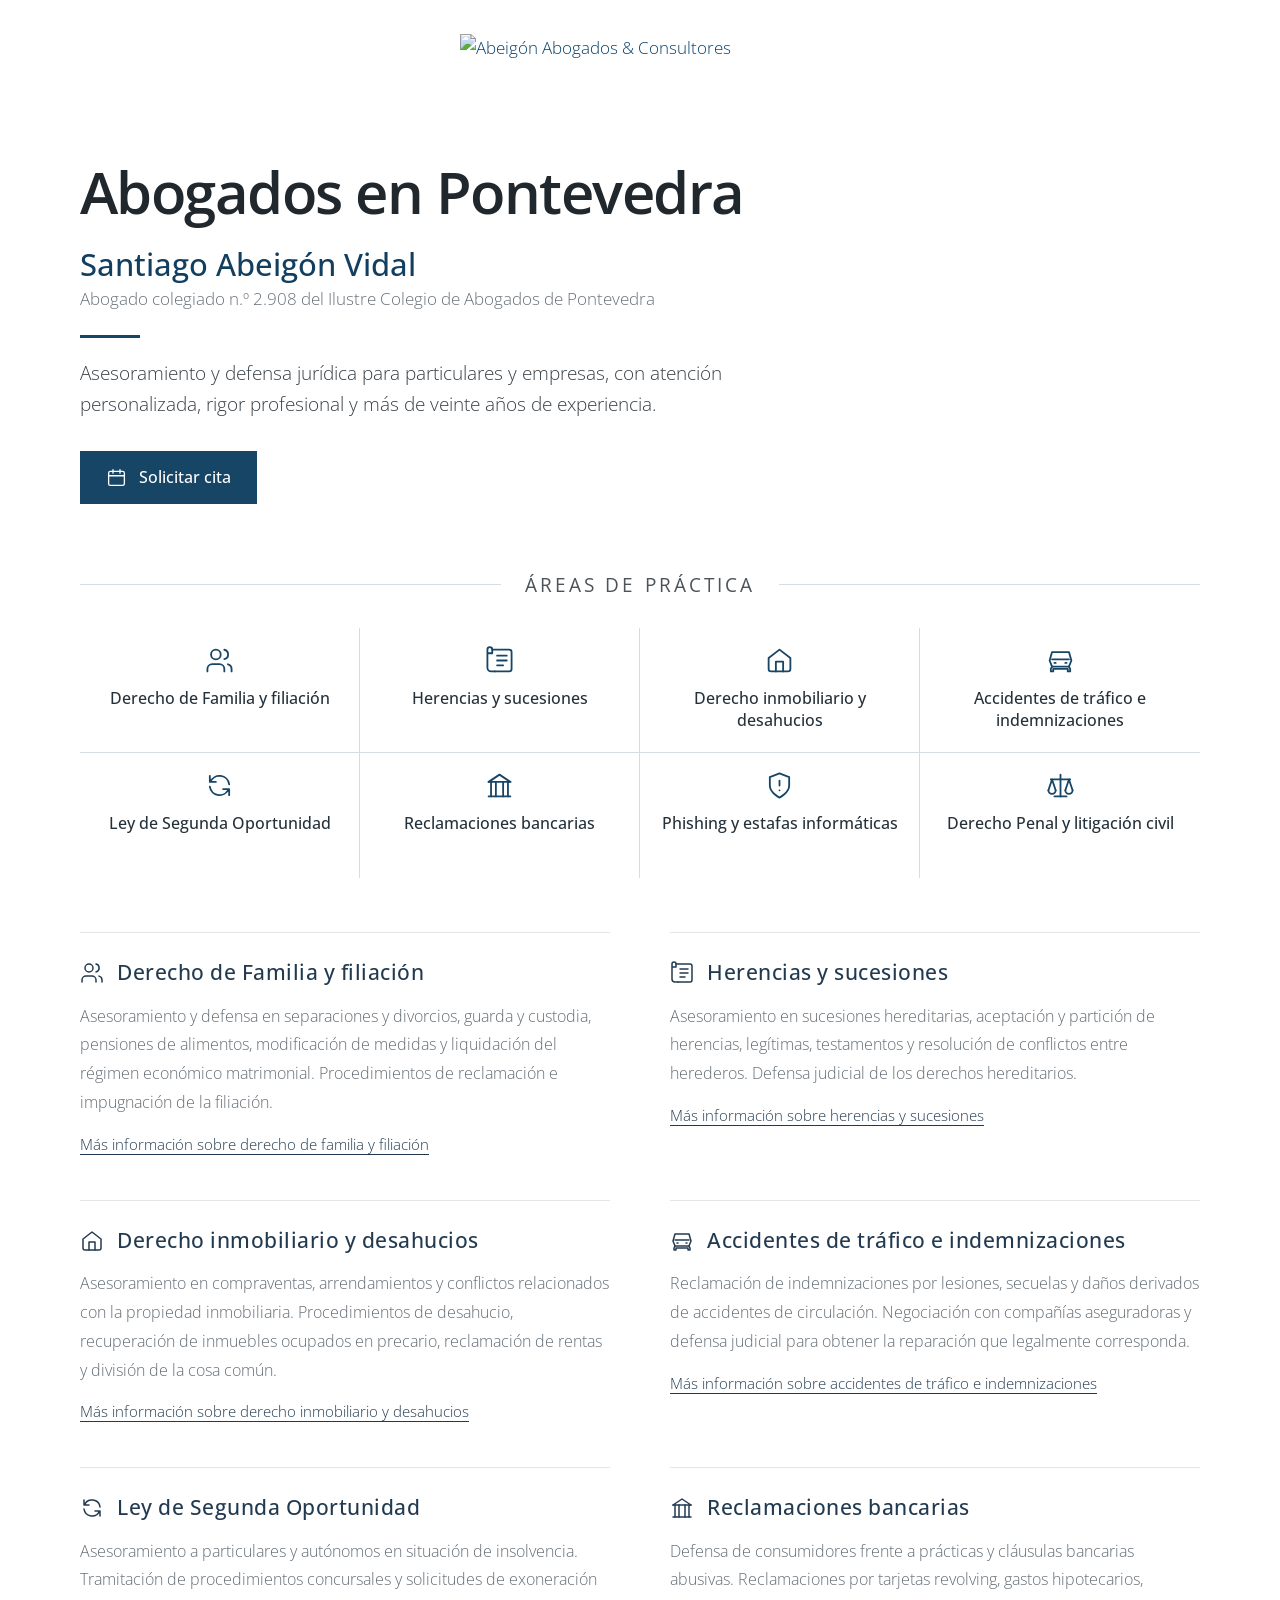
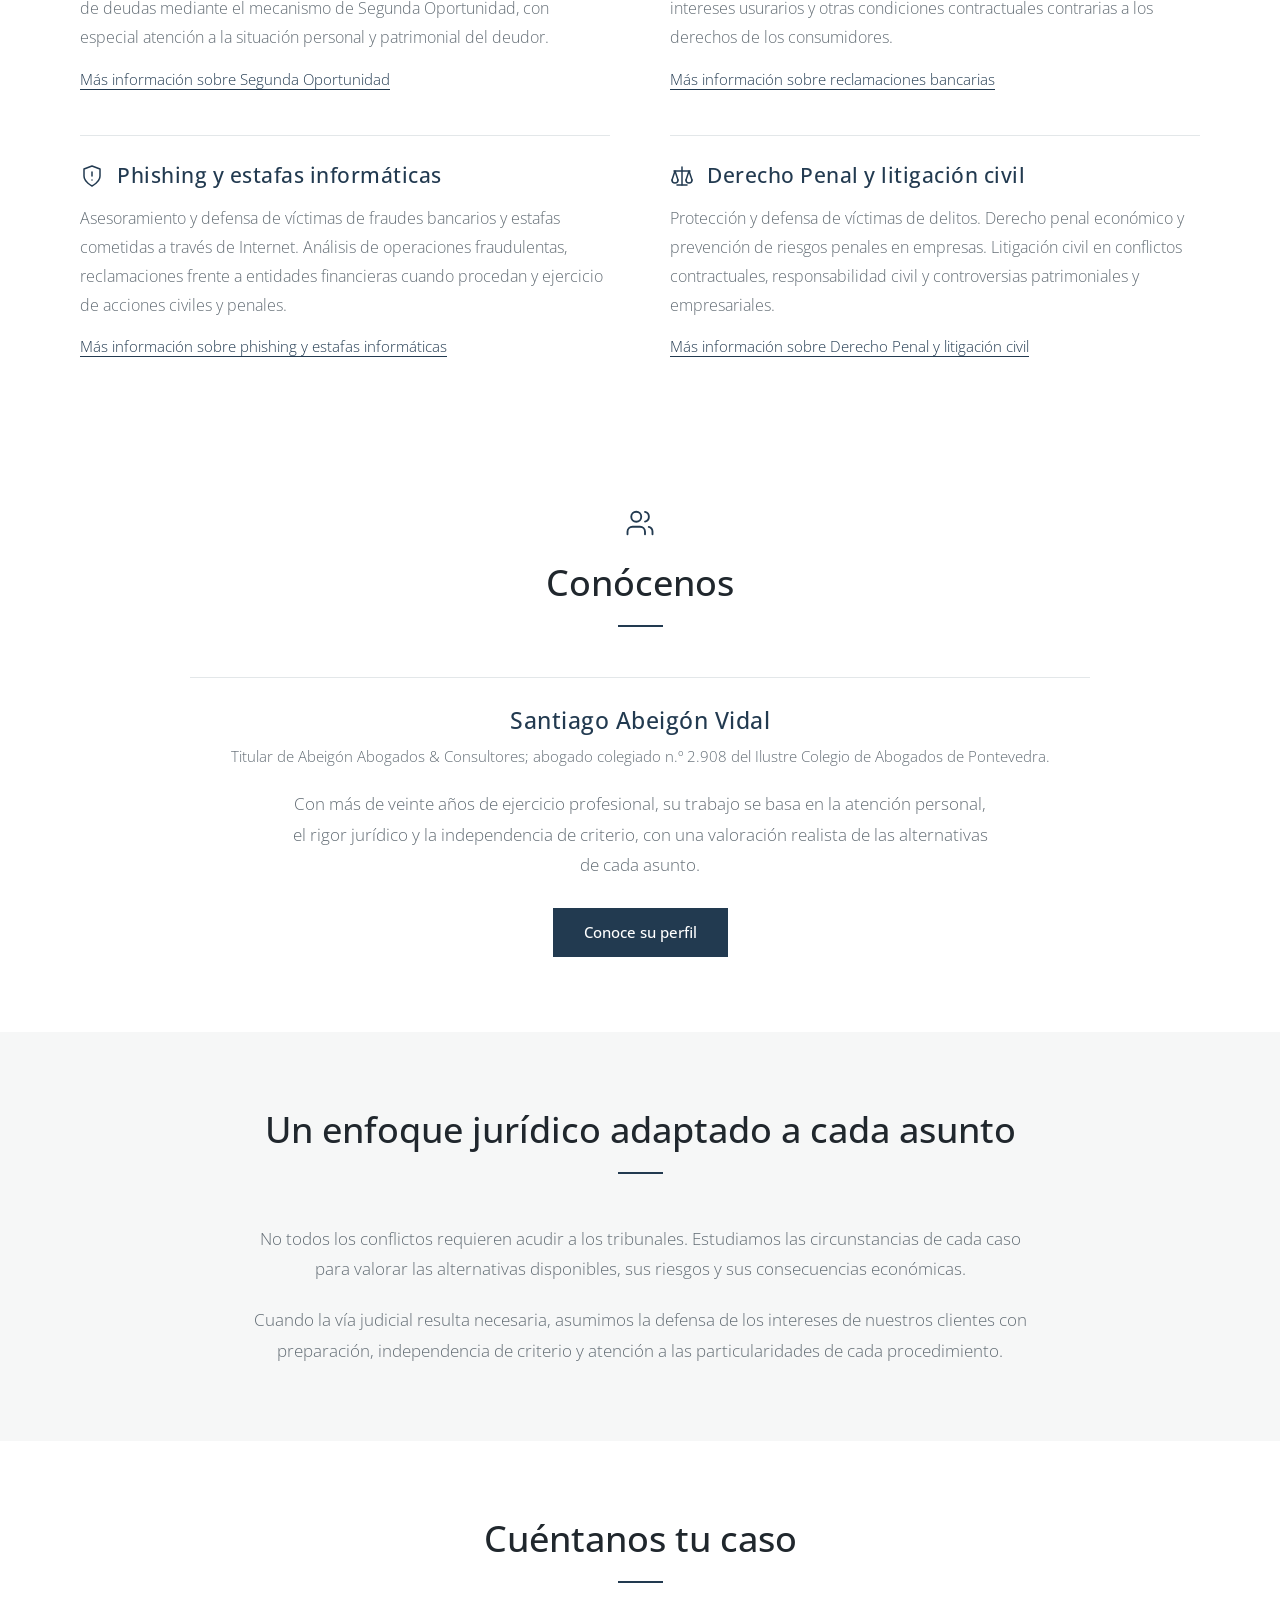
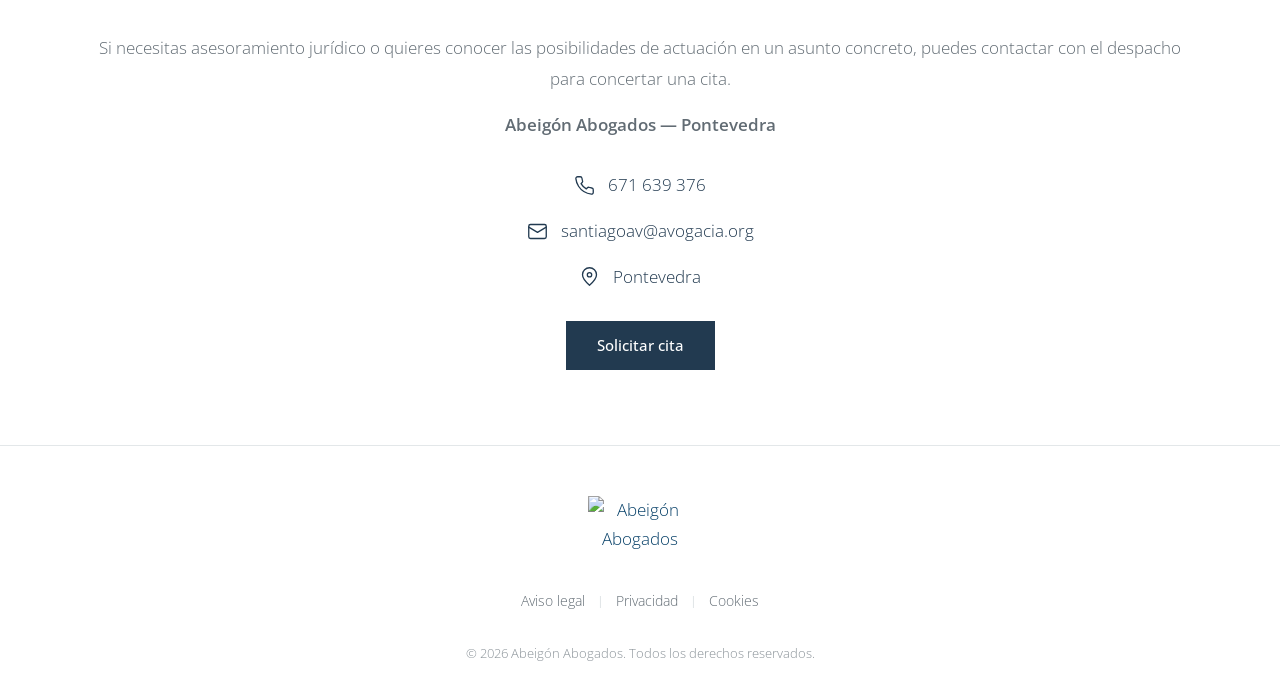
==== commit ebecd535: "Unificar ocho accesos visuales con todas las áreas de práctica" ====
--- a/index.html
+++ b/index.html
@@ -731,26 +731,26 @@
   line-height:1.4; letter-spacing:.16em; text-align:center; text-transform:uppercase;
 }
 .aa-home .aa-practice-nav {
-  display:grid; grid-template-columns:repeat(6,minmax(0,1fr));
-  gap:0; margin:0 0 72px;
+  display:grid; grid-template-columns:repeat(4,minmax(0,1fr));
+  gap:0; margin:0 0 54px;
 }
 .aa-home .aa-practice-link {
   display:flex; flex-direction:column; align-items:center; justify-content:flex-start;
-  gap:13px; padding:8px 14px 14px; min-height:120px;
+  gap:13px; padding:18px 16px; min-height:125px;
   border-right:1px solid #d5dde3;
+  border-bottom:1px solid #d5dde3;
   color:#25313a; font-size:16px; font-weight:500;
   line-height:1.35; text-decoration:none; text-align:center;
 }
-.aa-home .aa-practice-link:last-child { border-right:none; }
+.aa-home .aa-practice-link:nth-child(4n) { border-right:none; }
+.aa-home .aa-practice-link:nth-last-child(-n+4) { border-bottom:none; }
 .aa-home .aa-practice-link .aa-icon { width:29px; height:29px; color:#164566; transition:transform .18s ease; }
 .aa-home .aa-practice-link:hover { color:#164566; }
 .aa-home .aa-practice-link:hover .aa-icon { transform:translateY(-3px); }
 @media screen and (max-width:980px) {
   .aa-home .aa-hero-copy { max-width:650px; }
-  .aa-home .aa-practice-nav { grid-template-columns:repeat(3,minmax(0,1fr)); }
-  .aa-home .aa-practice-link { border-bottom:1px solid #d5dde3; }
-  .aa-home .aa-practice-link:nth-child(3n) { border-right:none; }
-  .aa-home .aa-practice-link:nth-last-child(-n+3) { border-bottom:none; }
+  .aa-home .aa-practice-nav { grid-template-columns:repeat(4,minmax(0,1fr)); }
+  .aa-home .aa-practice-link { padding:15px 12px; font-size:15px; }
 }
 @media screen and (max-width:767px) {
   .aa-home .aa-hero { padding:26px 0 8px; }
@@ -770,9 +770,9 @@
   .aa-home .aa-practice-heading h2 { font-size:15px; letter-spacing:.12em; }
   .aa-home .aa-practice-nav { grid-template-columns:repeat(2,minmax(0,1fr)); margin-bottom:45px; }
   .aa-home .aa-practice-link { min-height:112px; padding:14px 10px; font-size:15px; }
-  .aa-home .aa-practice-link:nth-child(3n) { border-right:1px solid #d5dde3; }
   .aa-home .aa-practice-link:nth-child(2n) { border-right:none; }
-  .aa-home .aa-practice-link:nth-last-child(3) { border-bottom:1px solid #d5dde3; }
+  .aa-home .aa-practice-link:nth-last-child(-n+4) { border-bottom:1px solid #d5dde3; }
+  .aa-home .aa-practice-link:nth-last-child(-n+2) { border-bottom:none; }
 }
 @media (prefers-reduced-motion:reduce) {
   .aa-home .aa-practice-link .aa-icon { transition:none; }
@@ -949,12 +949,14 @@
     <div class="aa-container">
       <div class="aa-practice-heading"><h2>Áreas de práctica</h2></div>
       <nav class="aa-practice-nav" aria-label="Especialidades jurídicas">
+        <a class="aa-practice-link" href="/derecho-familia-filiacion.html"><svg class="aa-icon" aria-hidden="true"><use href="#aa-ico-users"></use></svg><span>Derecho de Familia y filiación</span></a>
+        <a class="aa-practice-link" href="/herencias-sucesiones.html"><svg class="aa-icon" aria-hidden="true"><use href="#aa-ico-scroll"></use></svg><span>Herencias y sucesiones</span></a>
+        <a class="aa-practice-link" href="/derecho-inmobiliario-desahucios.html"><svg class="aa-icon" aria-hidden="true"><use href="#aa-ico-house"></use></svg><span>Derecho inmobiliario y desahucios</span></a>
+        <a class="aa-practice-link" href="/accidentes-trafico-indemnizaciones.html"><svg class="aa-icon" aria-hidden="true"><use href="#aa-ico-car"></use></svg><span>Accidentes de tráfico e indemnizaciones</span></a>
         <a class="aa-practice-link" href="/segunda-oportunidad.html"><svg class="aa-icon" aria-hidden="true"><use href="#aa-ico-refresh"></use></svg><span>Ley de Segunda Oportunidad</span></a>
-        <a class="aa-practice-link" href="/accidentes-trafico-indemnizaciones.html"><svg class="aa-icon" aria-hidden="true"><use href="#aa-ico-car"></use></svg><span>Accidentes de tráfico</span></a>
-        <a class="aa-practice-link" href="/derecho-familia-filiacion.html"><svg class="aa-icon" aria-hidden="true"><use href="#aa-ico-users"></use></svg><span>Familia y filiación</span></a>
-        <a class="aa-practice-link" href="/derecho-penal-litigacion-civil.html"><svg class="aa-icon" aria-hidden="true"><use href="#aa-ico-scale"></use></svg><span>Derecho Penal</span></a>
-        <a class="aa-practice-link" href="/derecho-inmobiliario-desahucios.html"><svg class="aa-icon" aria-hidden="true"><use href="#aa-ico-house"></use></svg><span>Inmobiliario y desahucios</span></a>
         <a class="aa-practice-link" href="/reclamaciones-bancarias.html"><svg class="aa-icon" aria-hidden="true"><use href="#aa-ico-landmark"></use></svg><span>Reclamaciones bancarias</span></a>
+        <a class="aa-practice-link" href="/phishing-estafas-informaticas.html"><svg class="aa-icon" aria-hidden="true"><use href="#aa-ico-shield"></use></svg><span>Phishing y estafas informáticas</span></a>
+        <a class="aa-practice-link" href="/derecho-penal-litigacion-civil.html"><svg class="aa-icon" aria-hidden="true"><use href="#aa-ico-scale"></use></svg><span>Derecho Penal y litigación civil</span></a>
       </nav>
       <div class="aa-grid">
 
